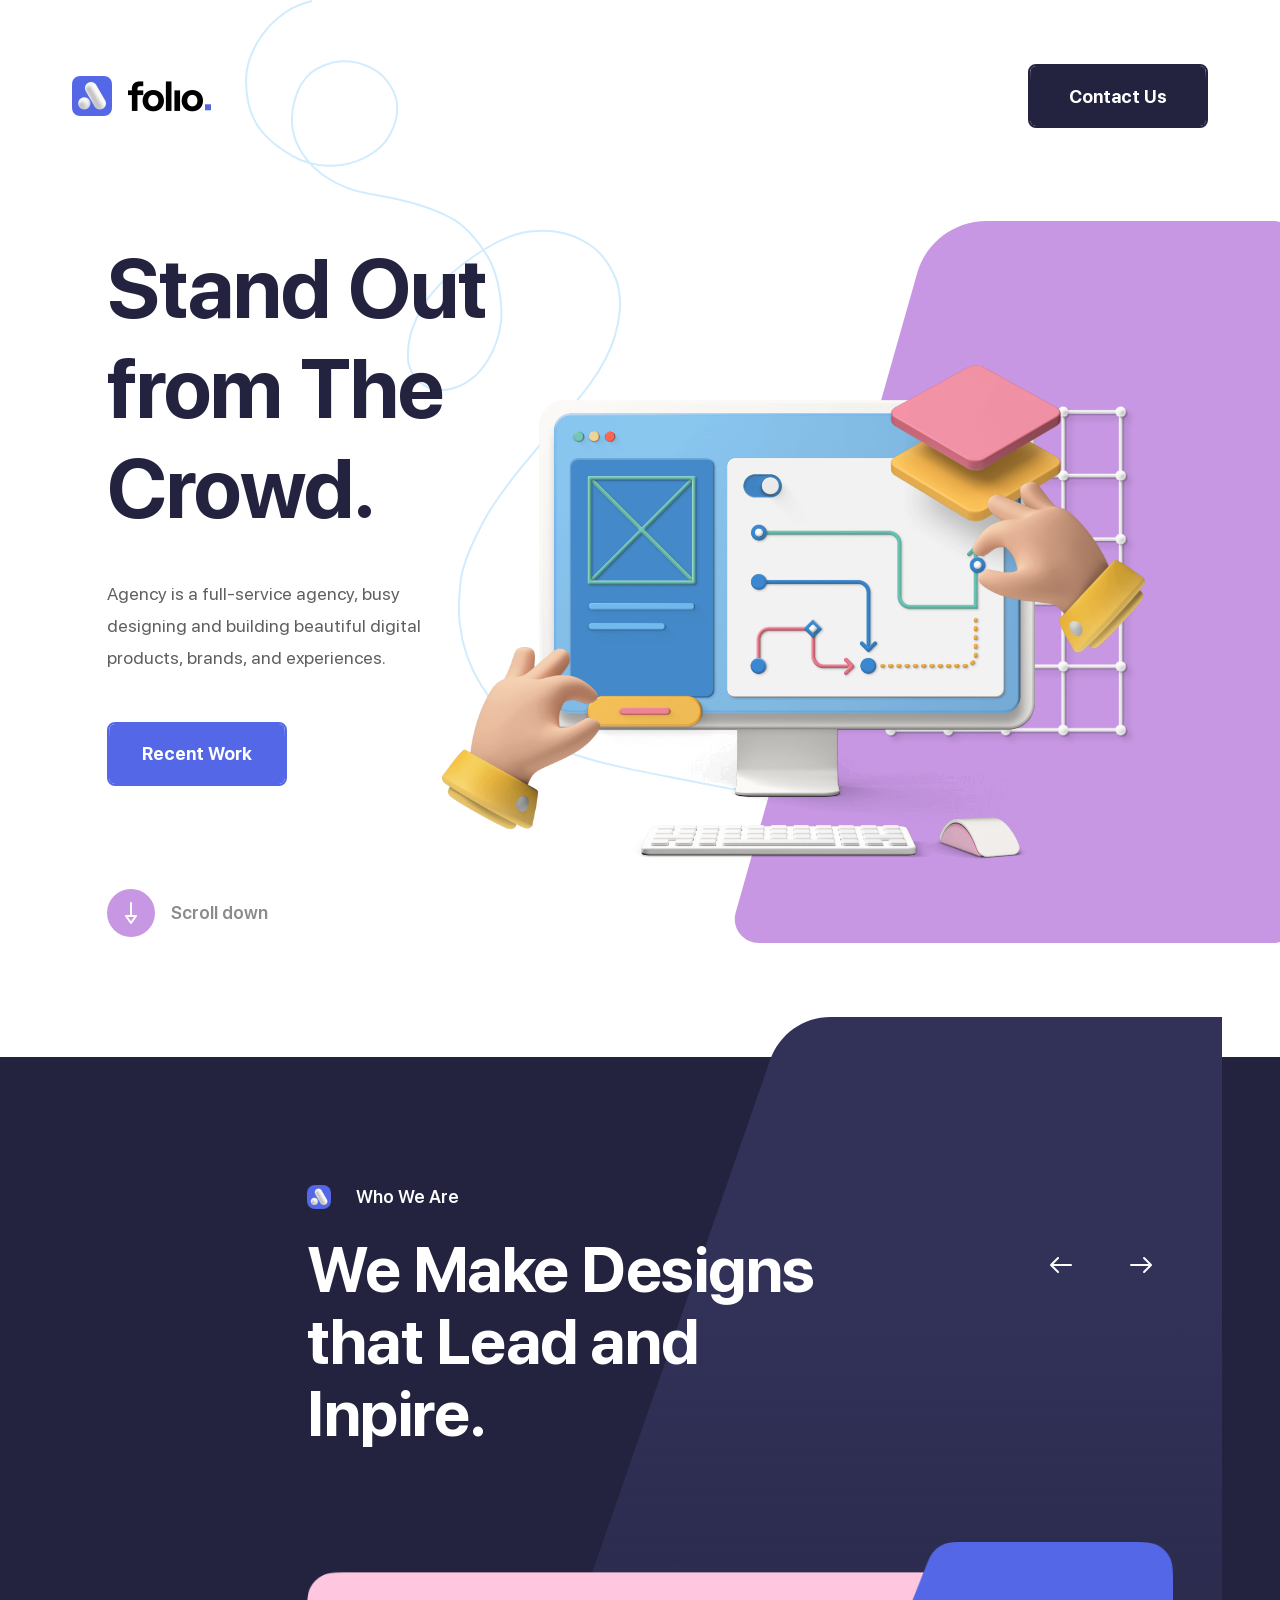
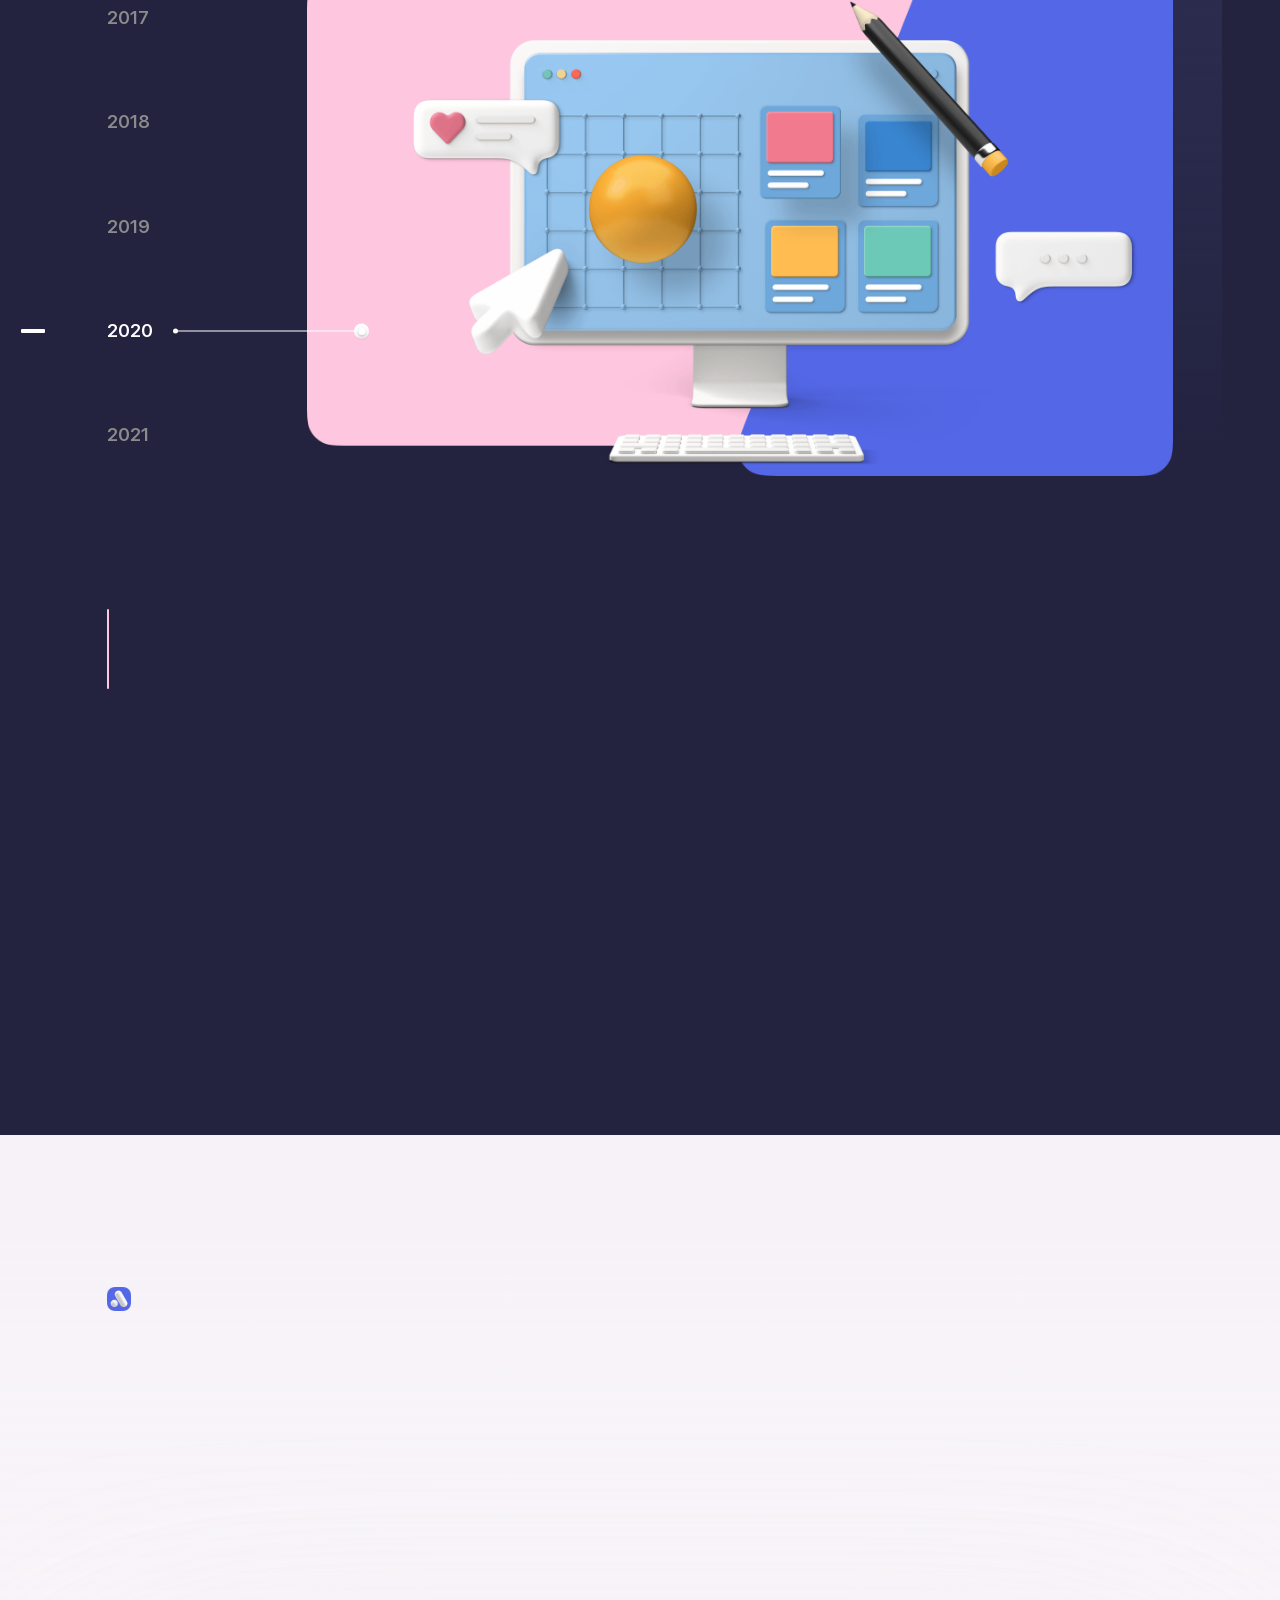
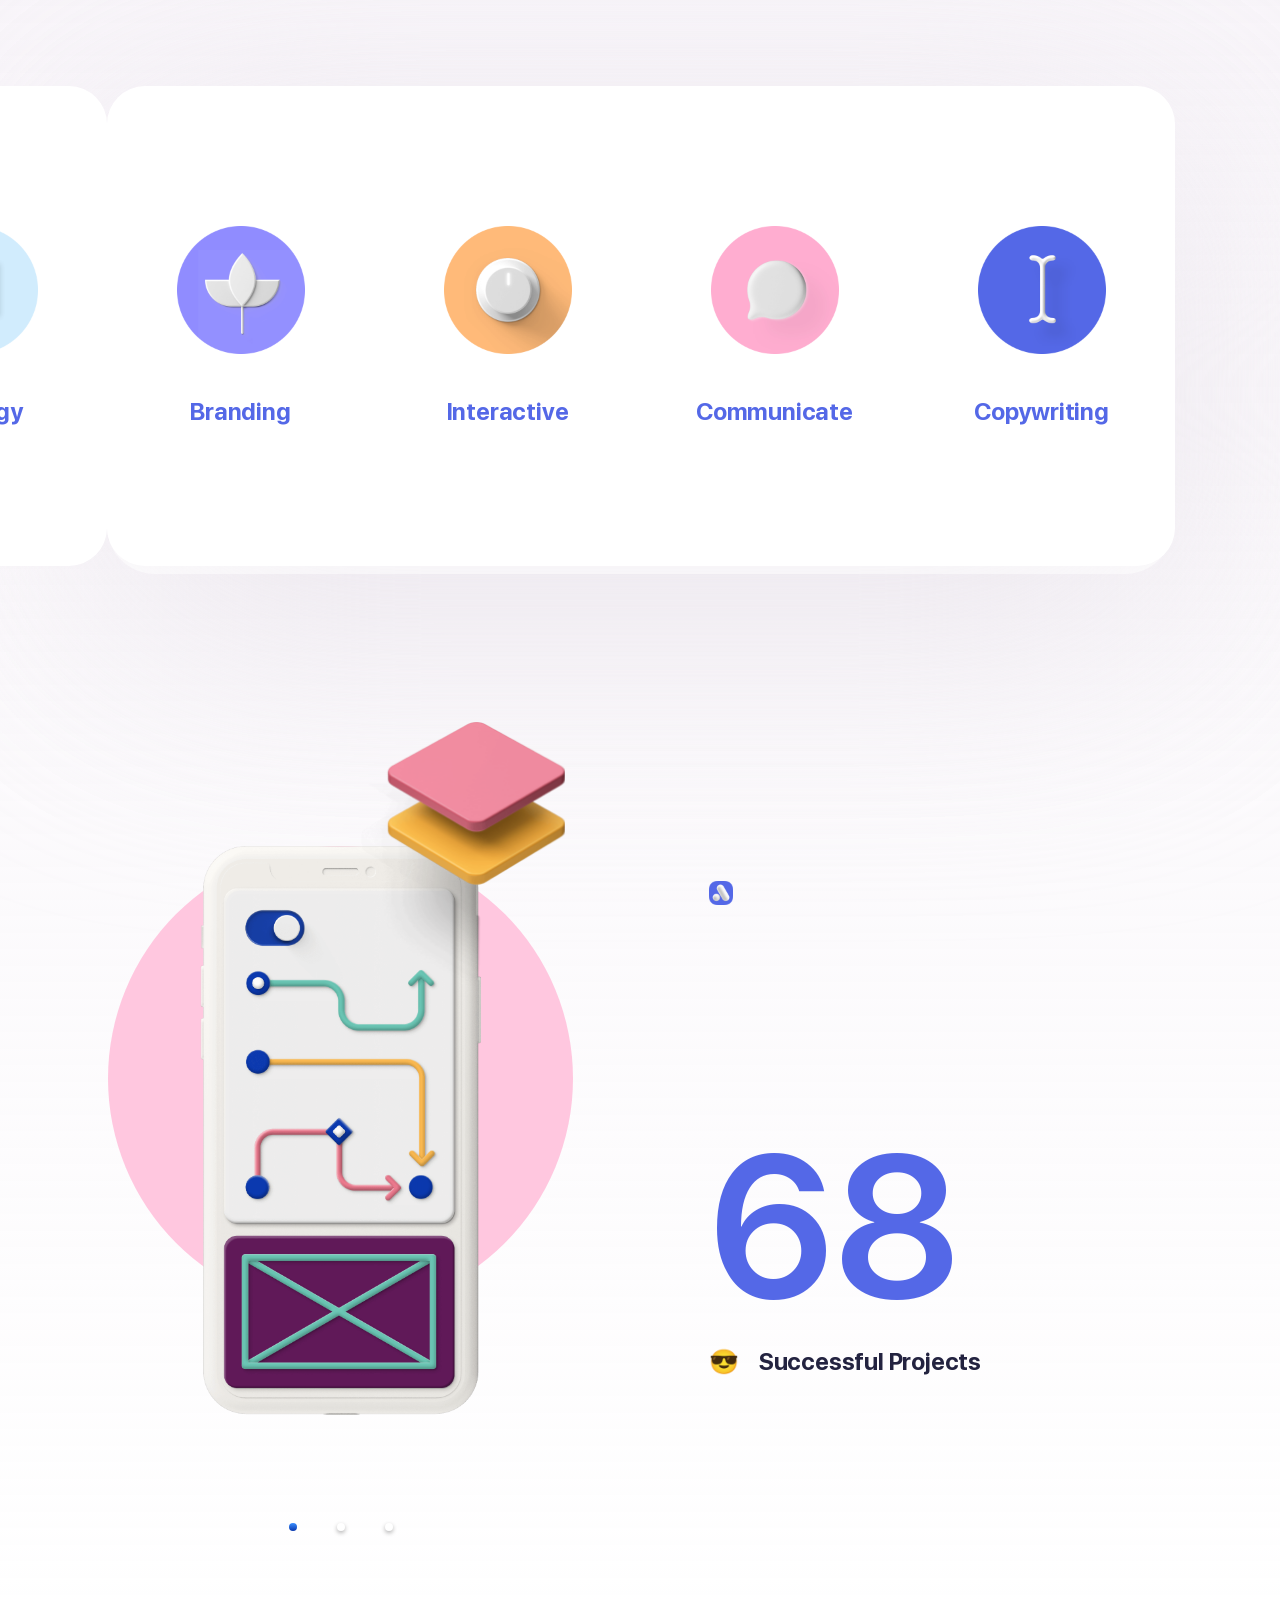
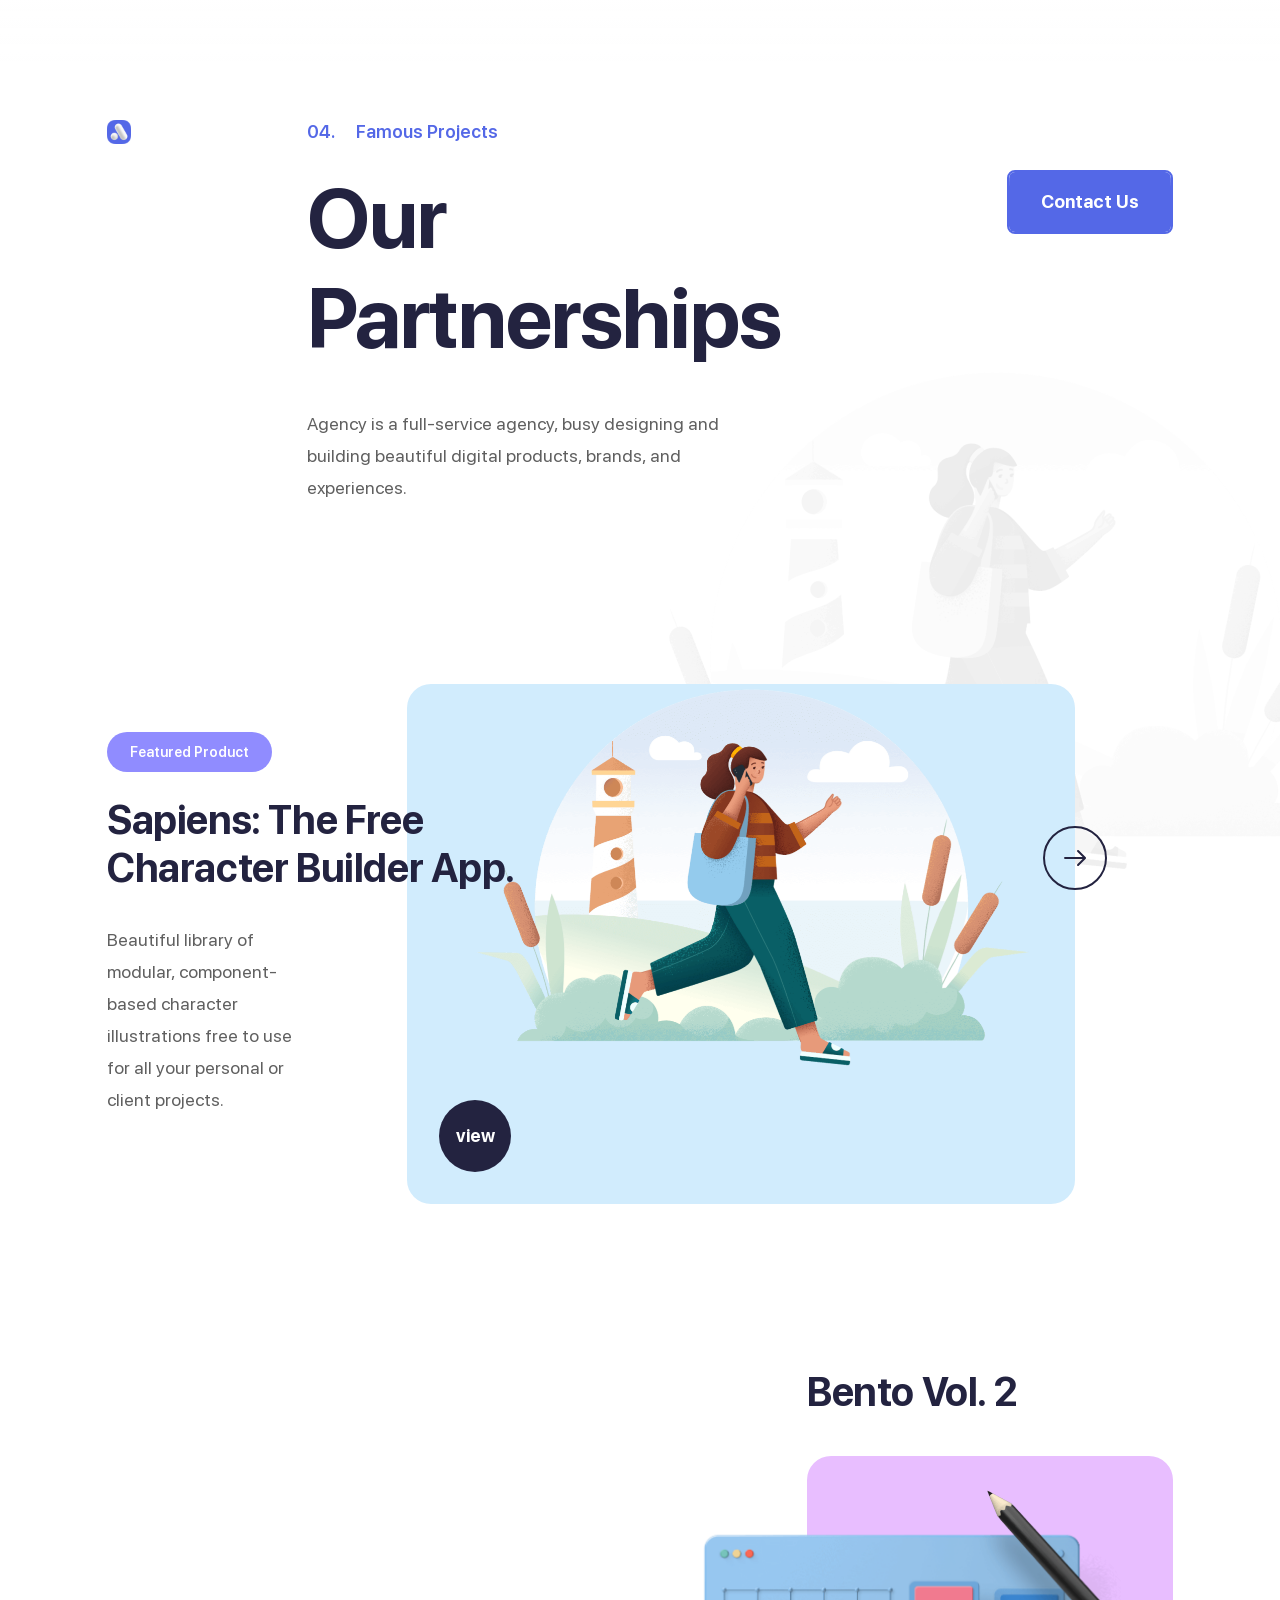
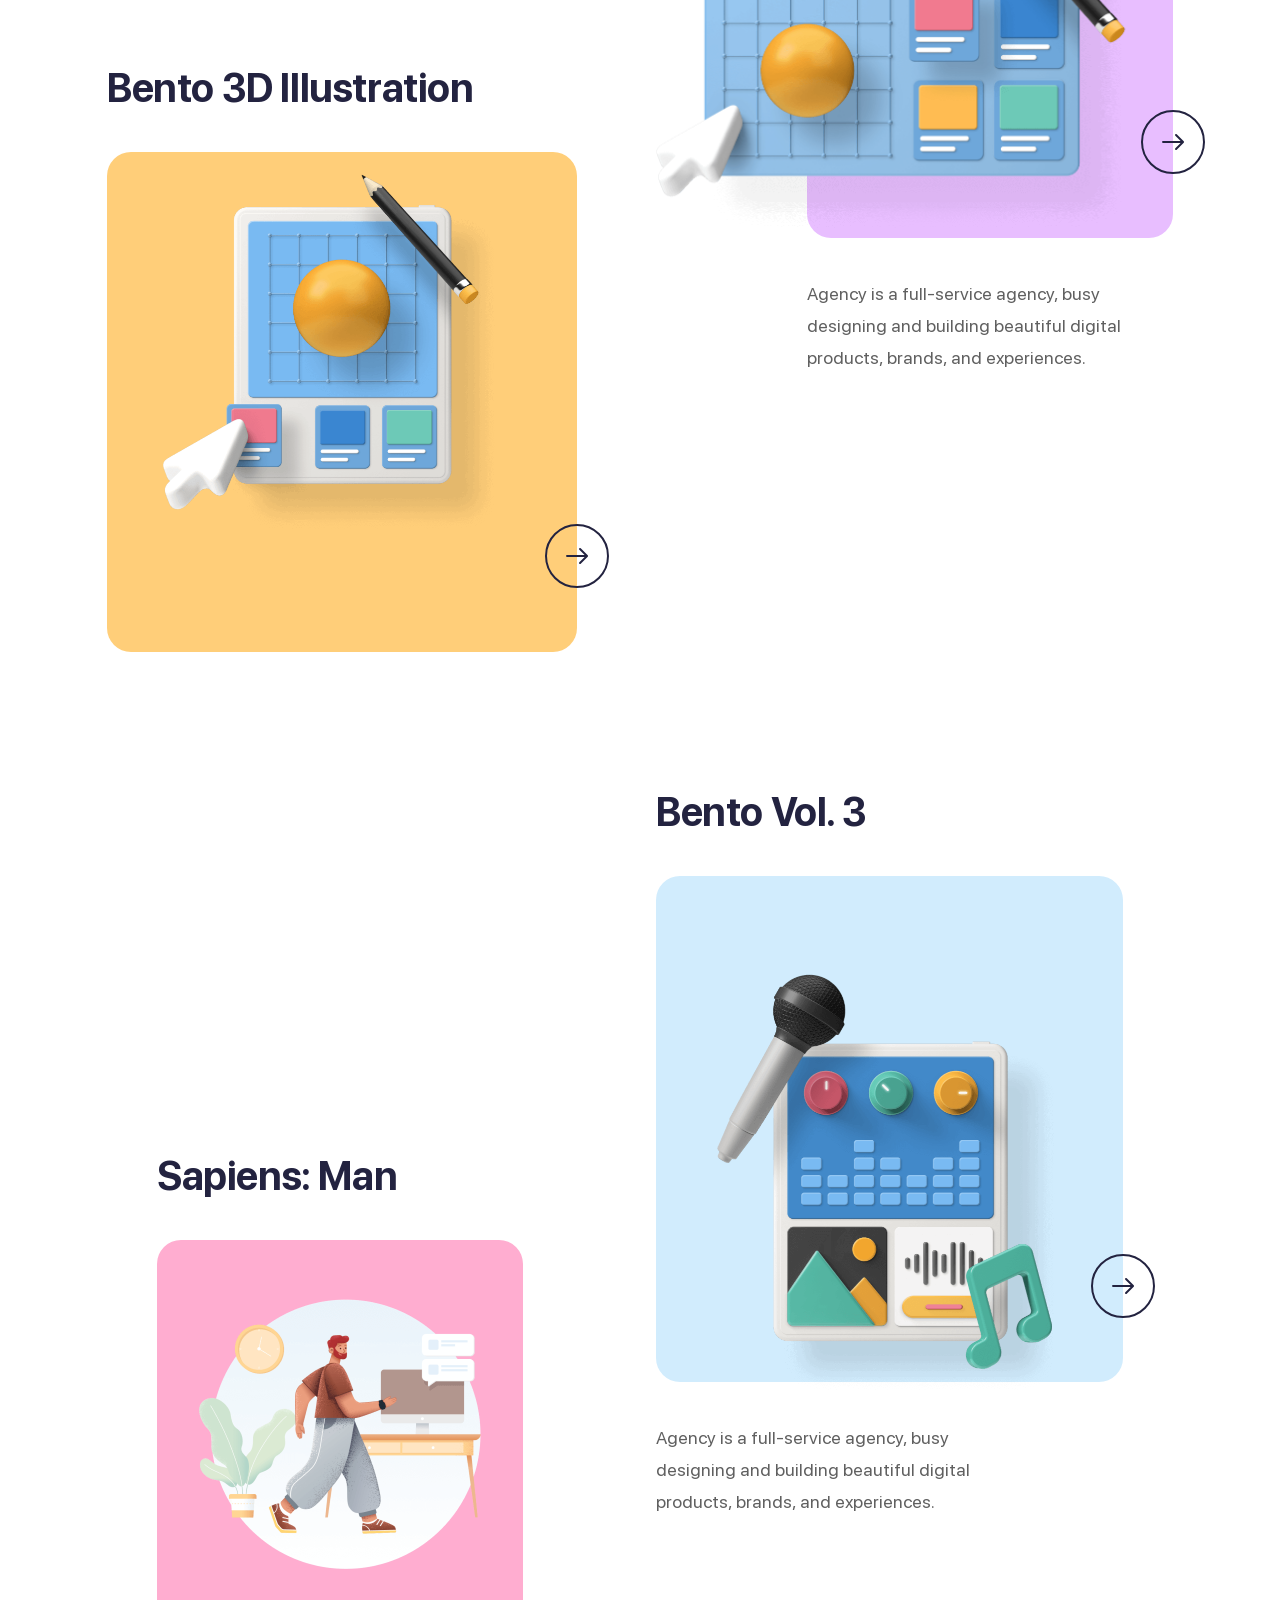
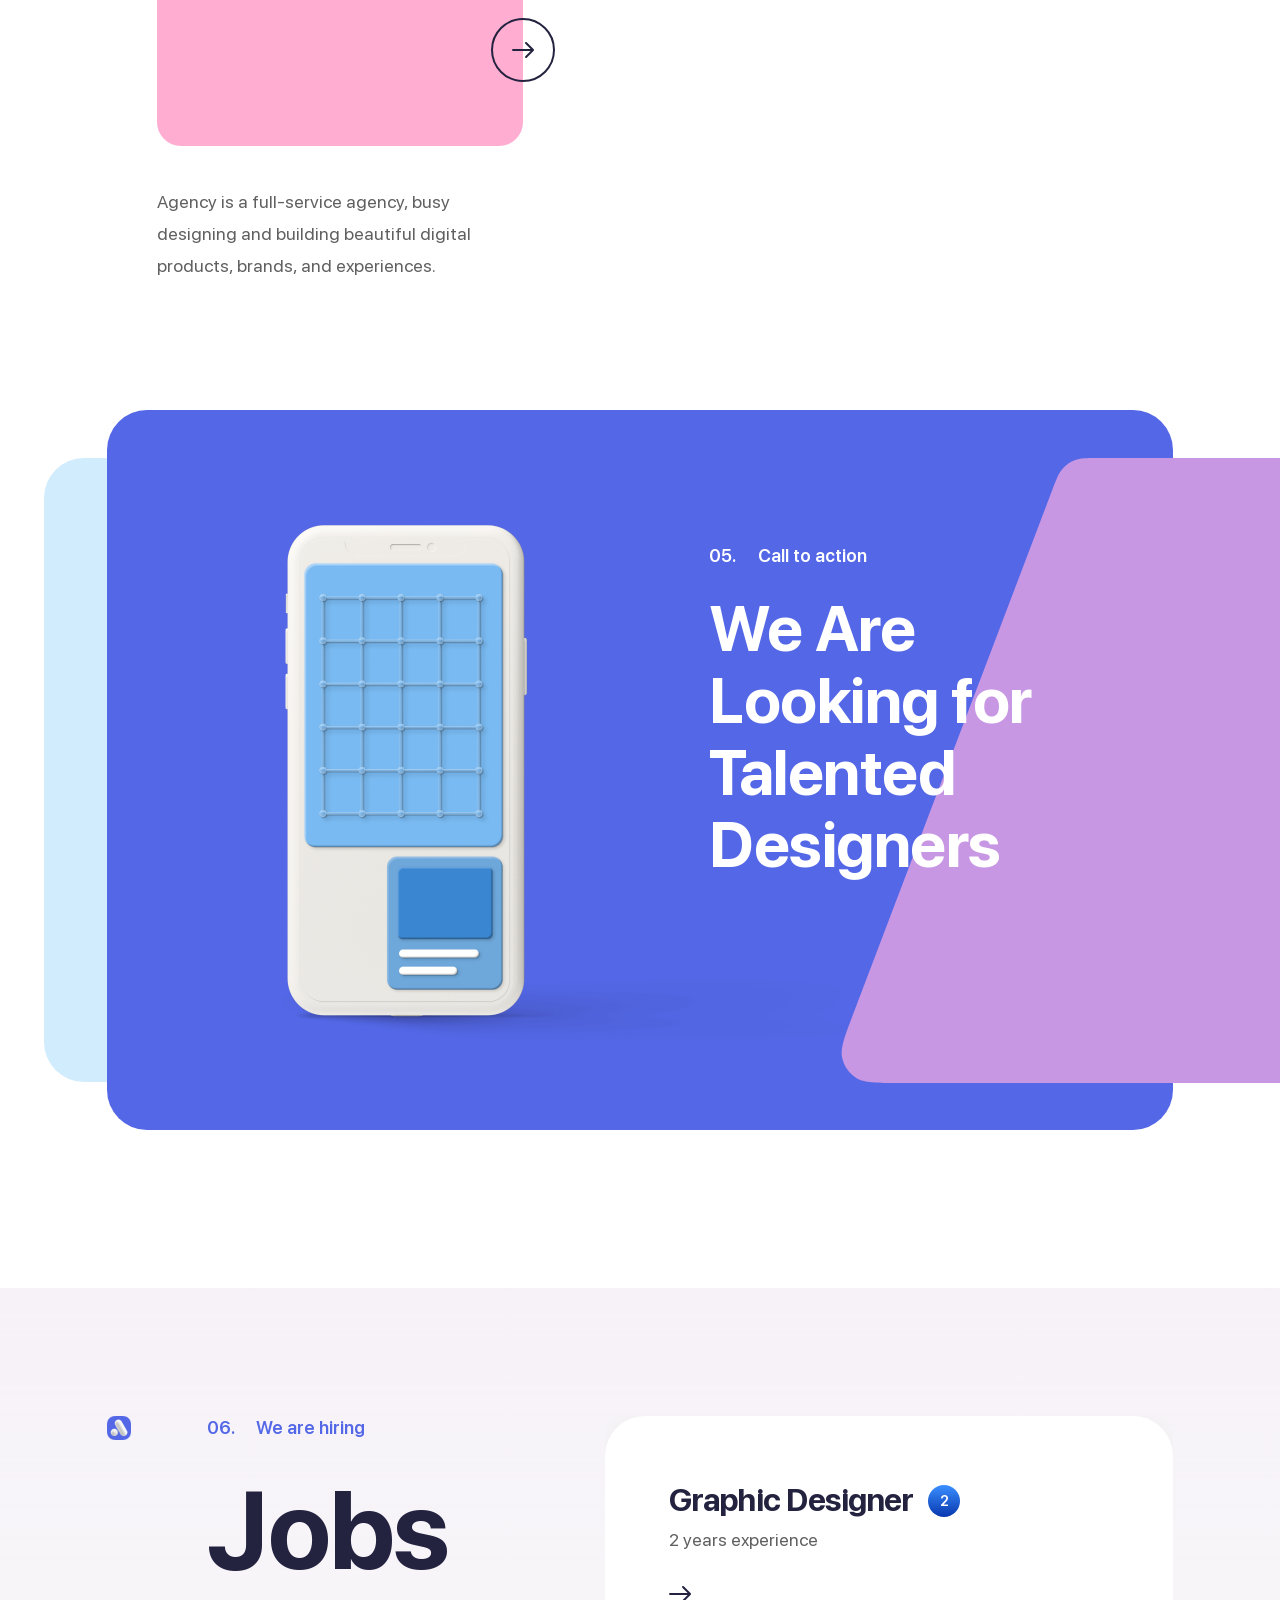
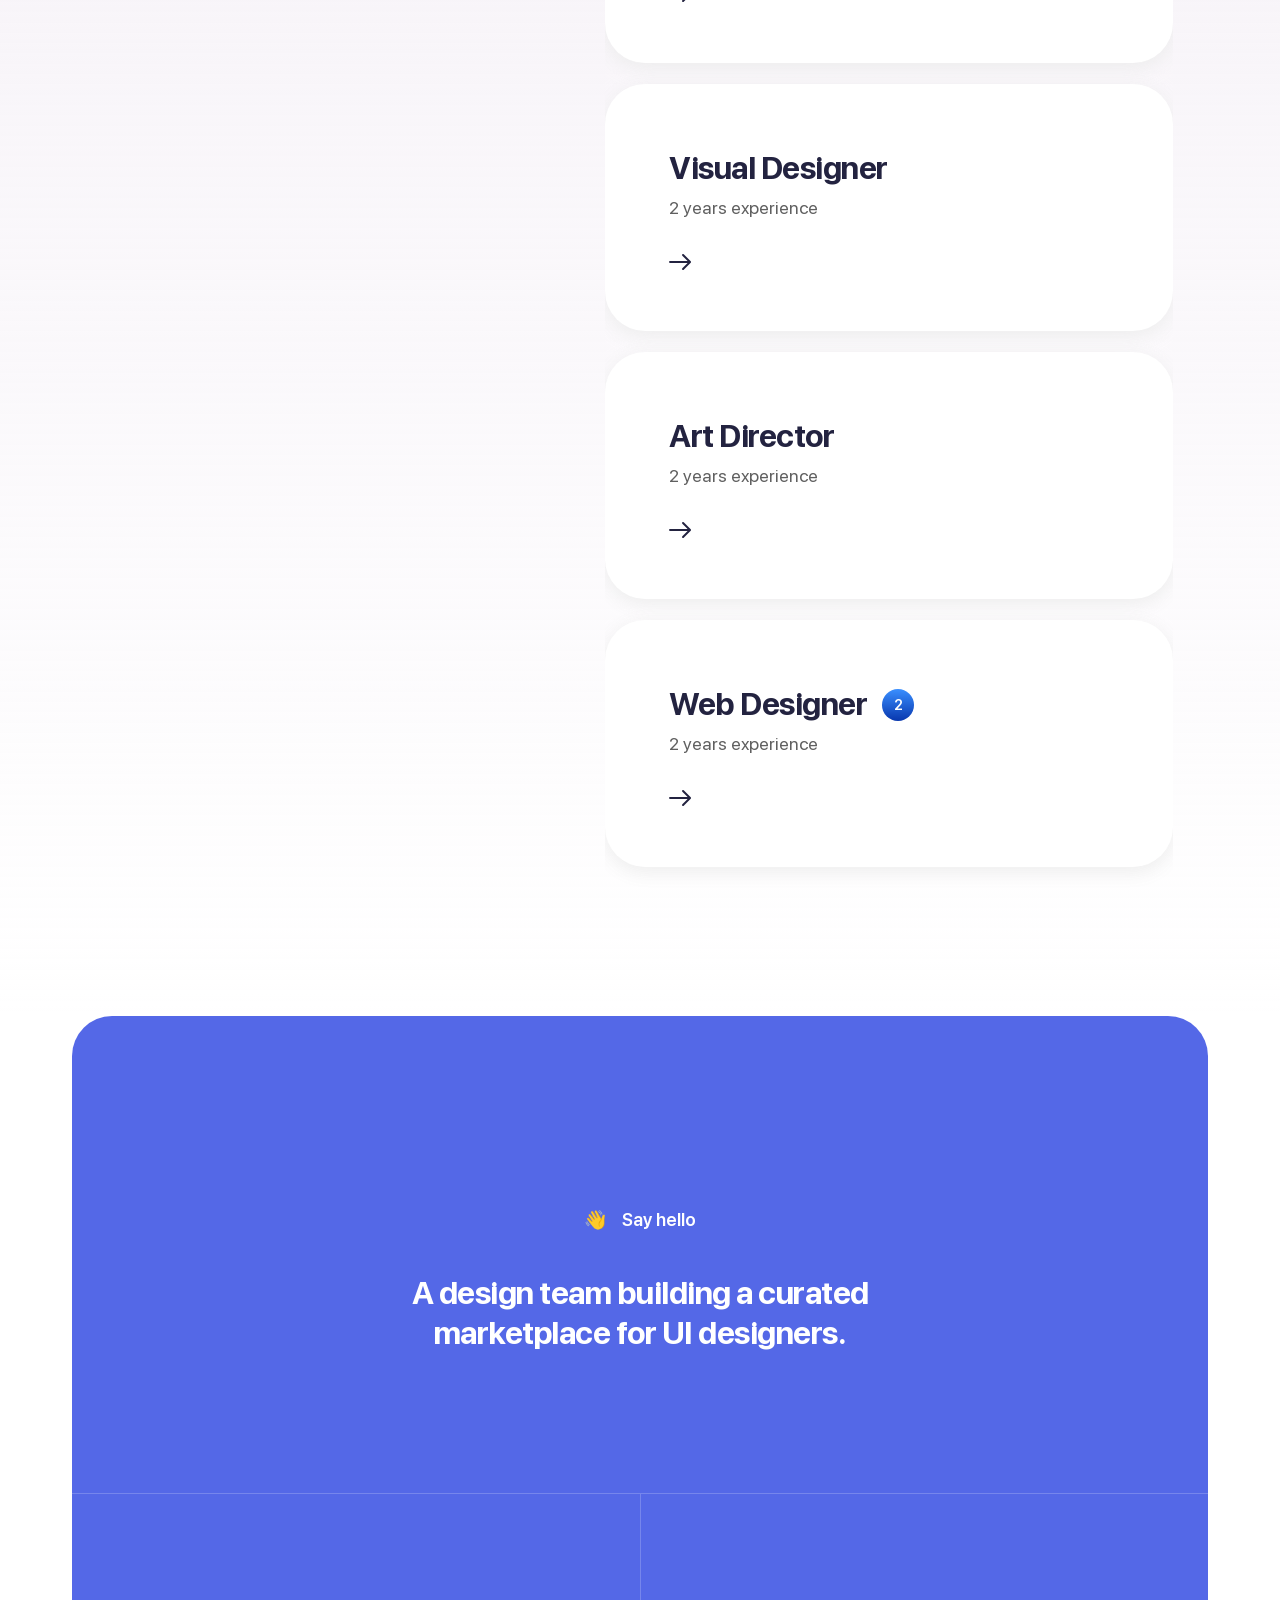
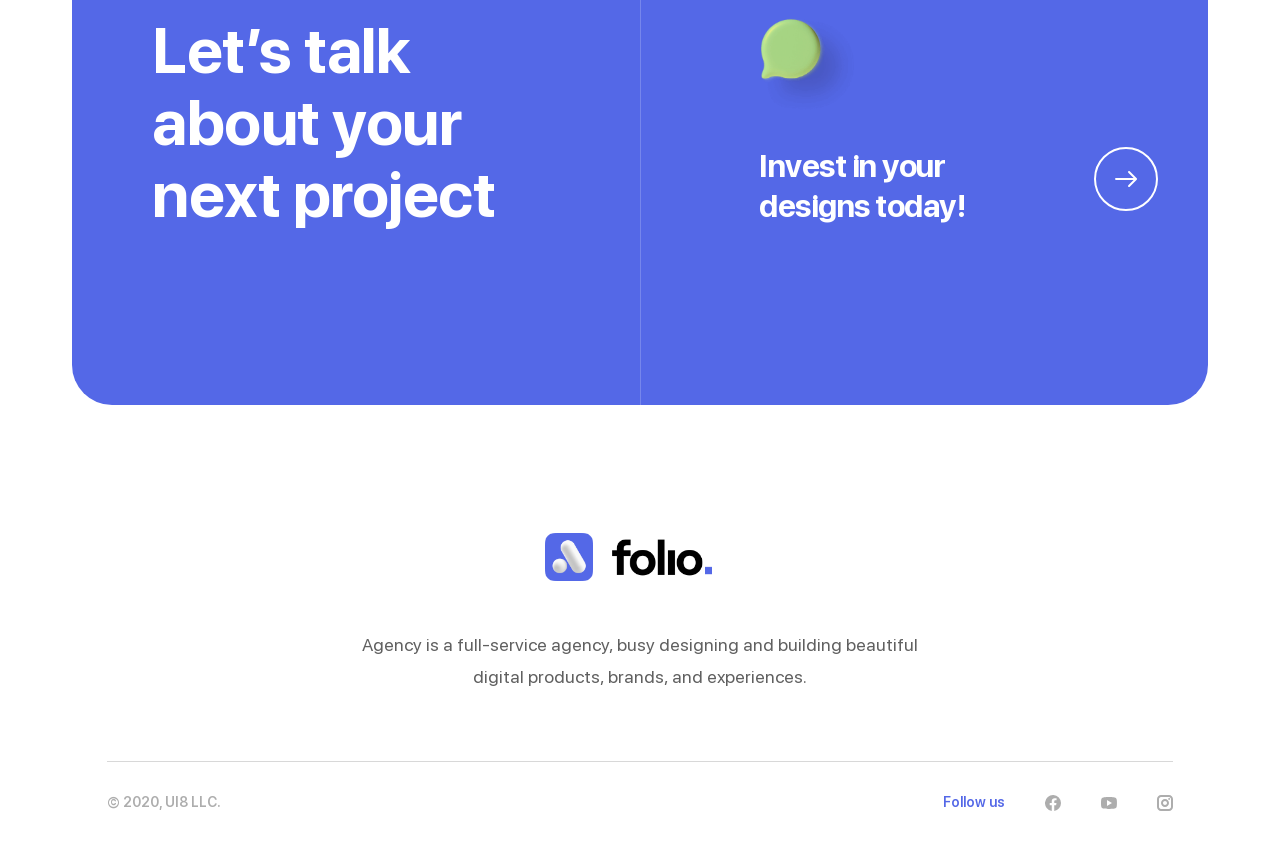
==== index.html @ 46266fd0 "upload" ====
<!DOCTYPE html>
<html lang="en">
  
<!-- Mirrored from ui8-folio-agency.herokuapp.com/ by HTTrack Website Copier/3.x [XR&CO'2014], Sat, 29 Oct 2022 09:42:23 GMT -->
<!-- Added by HTTrack --><meta http-equiv="content-type" content="text/html;charset=UTF-8" /><!-- /Added by HTTrack -->
<head>
    <meta charset="utf-8">
    <title>Folio agency</title>
    <meta http-equiv="X-UA-Compatible" content="IE=Edge">
    <meta name="viewport" content="width=device-width, initial-scale=1, maximum-scale=1.0, user-scalable=no">
    <meta name="format-detection" content="telephone=no">
    <link rel="apple-touch-icon" sizes="180x180" href="img/apple-touch-icon.png">
    <link rel="icon" type="image/png" sizes="32x32" href="img/favicon-32x32.png">
    <link rel="icon" type="image/png" sizes="16x16" href="img/favicon-16x16.png">
    <link rel="manifest" href="img/site.html">
    <link rel="mask-icon" href="img/safari-pinned-tab.svg" color="#5bbad5">
    <meta name="msapplication-TileColor" content="#da532c">
    <meta name="theme-color" content="#ffffff">
    <meta name="description" content="Production-ready Portfolio and Case Study Template for Design Agencies">
    <meta name="twitter:card" content="summary">
    <meta name="twitter:site" content="@ui8">
    <meta name="twitter:title" content="Folio Agency">
    <meta name="twitter:description" content="Production-ready Portfolio and Case Study Template for Design Agencies">
    <meta name="twitter:creator" content="@ui8">
    <meta name="twitter:image" content="img/twitter-card.jpg">
    <meta property="og:title" content="Folio Agency">
    <meta property="og:type" content="Article">
    <meta property="og:url" content="https://ui8.net/ui8/products/folio-agency-kit">
    <meta property="og:image" content="img/fb-og-image.jpg">
    <meta property="og:description" content="Production-ready Portfolio and Case Study Template for Visual Designers">
    <meta property="og:site_name" content="Folio Agency">
    <meta property="fb:admins" content="132951670226590">
    <link rel="stylesheet" media="all" href="css/app.css">
    <script>
      var viewportmeta = document.querySelector('meta[name="viewport"]');
      if (viewportmeta)
      {
        if (screen.width < 375)
        {
          var newScale = screen.width / 375;
          viewportmeta.content = 'width=375, minimum-scale=' + newScale + ', maximum-scale=1.0, user-scalable=no, initial-scale=' + newScale + '';
        }
        else
        {
          viewportmeta.content = 'width=device-width, maximum-scale=1.0, initial-scale=1.0';
        }
      }

    </script>
  </head>
  <body>
    <div class="page">
      <div class="main">
        <div class="header js-header">
          <div class="header__center center"><a class="header__logo js-header-logo" href="index-2.html"><img class="header__pic" src="img/logo.png" alt="" /></a><button class="header__btn btn btn_dark">Contact Us</button></div>
        </div>
        <div class="main__center center">
          <div class="main__wrap">
            <h1 class="main__title title" data-aos>
              <p><span>Stand</span> <span>Out</span></p>
              <p><span>from</span> <span>The</span> </p>
              <p><span>Crowd.</span></p>
            </h1>
            <div class="main__info" data-aos="animation-translate-up" data-aos-delay="200">Agency is a full-service agency, busy designing and building beautiful digital products, brands, and experiences.</div>
            <div class="main__btn" data-aos="animation-translate-up" data-aos-delay="400"><a class="btn btn_primary js-scroll" href="#projects">Recent Work</a></div><a class="main__scroll js-scroll" href="#details" data-aos="animation-translate-up">
              <div class="main__icon">
                <div class="main__arrows"><img class="main__pic" src="img/arrow-down.svg" alt=""><img class="main__pic" src="img/arrow-down.svg" alt=""></div>
              </div>
              <div class="main__text">Scroll down</div>
            </a>
          </div>
          <div class="main__bg" data-aos>
            <div class="main__preview"><img class="main__pic" src="img/main-pic-1.png" alt=""></div>
            <div class="main__preview"><img class="main__pic" src="img/main-pic-2.png" alt=""></div>
            <div class="main__preview"><img class="main__pic js-parallax" data-scale="1.6" data-orientation="up" src="img/main-pic-3.png" alt=""></div>
            <div class="main__preview"><img class="main__pic js-parallax" data-scale="1.3" data-orientation="down" src="img/main-pic-4.png" alt=""></div>
            <div class="main__preview"><img class="main__pic js-parallax" data-scale="1.2" data-orientation="right" src="img/main-pic-5.svg" alt=""></div>
            <div class="main__preview"><img class="main__pic js-parallax" data-scale="1.5" data-orientation="down" src="img/main-pic-6.png" alt=""></div>
          </div>
        </div>
        <div class="line"><svg class="line__svg" xmlns="http://www.w3.org/2000/svg" width="642" height="820">
            <path class="path" fill="none" stroke="#d1ecfd" stroke-width="2" d="M67.002 1c-9.846 2.322-18.256 5.77-25.23 10.347C14.268 29.392 1 59 1 80.242c0 19.465 4.22 33.53 10.7 44.064 8.173 13.266 21.127 23.34 35.946 31.717S81 167.65 99.544 164.4s35.194-14.103 42.438-25.04c6.803-10.273 9.465-18.356 10.034-26.6.594-8.62.814-19.894-12.9-35.218-3.31-3.697-9.405-8.03-15.145-10.693-2.098-.973-14.094-6.014-27.454-5.476-11.45.46-24.028 5.89-30.787 11.675C50.498 86.087 44.87 111.313 47.656 129c2.55 16.172 13.563 35.116 33.645 48.24 11.517 7.526 26.962 13.923 42.67 16.554 15.095 2.53 36.494 6.735 53.47 12.248 16.285 5.29 28.394 11.897 31.848 13.942 6.62 3.92 11.166 8.683 13.38 10.648 4.286 3.803 19.582 21.91 25.16 36.19 9.54 24.417 8.908 49.09 8.256 54.772-1.8 15.703-7 27.963-12.697 37.603-9.28 15.704-21.97 24.68-33.526 28.574-10.768 3.63-20.613 2.77-24.24.96-5.258-2.624-13.262-6.02-18.323-15.728-.928-1.78-2.566-4.622-3.738-9.447-.664-2.732-1.82-19.51 3.738-34.634 2.365-6.435 7.644-21.235 18.323-34.158 14.42-17.453 35.752-33.512 45.406-39.992 16.803-11.278 32.187-19.34 48.6-22.522 3.183-.617 17.907-2.69 31.893-.54 13.195 2.03 25.598 8.157 31.39 11.784 12.017 7.524 21.507 18.63 28.876 37.773 1.484 3.855 2.396 10.446 2.868 15.367.5 5.11.503 8.59 0 14.718-1.117 13.603-4.78 29.58-14.285 47.846-3.29 6.323-8.076 14.9-16.05 25.698-4.696 6.36-13.85 17.642-27.464 33.846l-42.38 50.89c-16.087 20.25-28.28 36.992-36.11 52.17-5.392 10.447-15.198 27.915-20.753 48.628-1.272 4.743-5.466 30.186-2.688 54.394 2.714 23.655 12.28 45.97 21.036 60.27 19.17 31.318 50.474 51.02 59.716 55.687 19.282 9.734 45.952 18.277 76.11 25.364C399.75 772.703 430.5 777.88 466 785.023l175.725 33.055"></path>
          </svg></div>
      </div>
      <div class="details js-details">
        <div class="details__anchor anchor" id="details"></div>
        <div class="bg">
          <div class="bg__preview"><img class="bg__pic js-parallax" data-scale="1.3" data-orientation="left" src="img/bg.svg" alt=""></div>
        </div>
        <div class="details__center center">
          <div class="details__head head">
            <div class="head__box">
              <div class="head__stage stage" data-aos="animation-translate-right"><span class="stage__number">01.</span> Who We Are<div class="stage__logo"><img class="stage__pic" src="img/logo-sm.png" alt=""></div>
              </div>
              <h2 class="head__title h2" data-aos="animation-scale-y" data-aos-delay="200">We Make Designs that Lead and Inpire.</h2>
            </div>
            <div class="head__arrows arrows arrows_white" data-aos="animation-scale-y" data-aos-delay="400"><button class="arrows__prev js-prev"><svg class="icon icon-arrow-prev">
                  <use xlink:href="img/sprite.svg#icon-arrow-prev"></use>
                </svg></button><button class="arrows__next js-next"><svg class="icon icon-arrow-next">
                  <use xlink:href="img/sprite.svg#icon-arrow-next"></use>
                </svg></button></div><select class="head__select js-details-select">
              <option>2017</option>
              <option>2018</option>
              <option>2019</option>
              <option selected>2020</option>
              <option>2021</option>
            </select>
          </div>
          <div class="details__body">
            <div class="details__years" data-aos="animation-translate-right">
              <div class="details__year js-details-year">2017<div class="details__line">
                  <div class="details__dot"></div>
                </div>
              </div>
              <div class="details__year js-details-year">2018<div class="details__line">
                  <div class="details__dot"></div>
                </div>
              </div>
              <div class="details__year js-details-year">2019<div class="details__line">
                  <div class="details__dot"></div>
                </div>
              </div>
              <div class="details__year js-details-year active">2020<div class="details__line">
                  <div class="details__dot"></div>
                </div>
              </div>
              <div class="details__year js-details-year">2021<div class="details__line">
                  <div class="details__dot"></div>
                </div>
              </div>
            </div>
            <div class="details__container" data-aos="animation-translate-up">
              <div class="details__inner">
                <div class="details__slider js-details-slider"><a class="details__preview" href="case.html"><img class="details__pic" src="img/details-pic-1.png" alt=""></a><a class="details__preview" href="case.html"><img class="details__pic" src="img/details-pic-2.png" alt=""></a><a class="details__preview" href="case.html"><img class="details__pic" src="img/details-pic-3.png" alt=""></a><a class="details__preview" href="case.html"><img class="details__pic" src="img/details-pic-1.png" alt=""></a><a class="details__preview" href="case.html"><img class="details__pic" src="img/details-pic-2.png" alt=""></a></div>
              </div>
            </div>
          </div>
          <div class="details__foot">
            <div class="details__wrap">
              <h5 class="details__info h5" data-aos="animation-scale-y">A design team building a curated marketplace for UI designers.</h5>
              <div class="details__text" data-aos="animation-scale-y" data-aos-delay="200">4,404 curated design resources to energize your creative workflow. We're a growing family of 334,531 designers and makers from around the world</div>
              <div class="details__btn" data-aos="animation-scale-y" data-aos-delay="400"><button class="btn btn_primary">Contact Us</button></div>
            </div>
            <div class="details__counter" data-aos>
              <div class="details__front"></div>
              <div class="details__back">
                <div class="details__number number">28</div>
                <div class="details__category h6">Bigest Branding </div>
              </div>
            </div>
          </div>
        </div>
        <div class="line" data-aos="animation-line" data-aos-offset="0"><svg class="line__svg" xmlns="http://www.w3.org/2000/svg" width="542" height="820">
            <path fill="none" stroke="#323259" stroke-width="2" d="M67.002 1c-9.846 2.322-18.256 5.77-25.23 10.347C14.268 29.392 1 59 1 80.242c0 19.465 4.22 33.53 10.7 44.064 8.173 13.266 21.127 23.34 35.946 31.717S81 167.65 99.544 164.4s35.194-14.103 42.438-25.04c6.803-10.273 9.465-18.356 10.034-26.6.594-8.62.814-19.894-12.9-35.218-3.31-3.697-9.405-8.03-15.145-10.693-2.098-.973-14.094-6.014-27.454-5.476-11.45.46-24.028 5.89-30.787 11.675C50.498 86.087 44.87 111.313 47.656 129c2.55 16.172 13.563 35.116 33.645 48.24 11.517 7.526 26.962 13.923 42.67 16.554 15.095 2.53 36.494 6.735 53.47 12.248 16.285 5.29 28.394 11.897 31.848 13.942 6.62 3.92 11.166 8.683 13.38 10.648 4.286 3.803 19.582 21.91 25.16 36.19 9.54 24.417 8.908 49.09 8.256 54.772-1.8 15.703-7 27.963-12.697 37.603-9.28 15.704-21.97 24.68-33.526 28.574-10.768 3.63-20.613 2.77-24.24.96-5.258-2.624-13.262-6.02-18.323-15.728-.928-1.78-2.566-4.622-3.738-9.447-.664-2.732-1.82-19.51 3.738-34.634 2.365-6.435 7.644-21.235 18.323-34.158 14.42-17.453 35.752-33.512 45.406-39.992 16.803-11.278 32.187-19.34 48.6-22.522 3.183-.617 17.907-2.69 31.893-.54 13.195 2.03 25.598 8.157 31.39 11.784 12.017 7.524 21.507 18.63 28.876 37.773 1.484 3.855 2.396 10.446 2.868 15.367.5 5.11.503 8.59 0 14.718-1.117 13.603-4.78 29.58-14.285 47.846-3.29 6.323-8.076 14.9-16.05 25.698-4.696 6.36-13.85 17.642-27.464 33.846l-42.38 50.89c-16.087 20.25-28.28 36.992-36.11 52.17-5.392 10.447-15.198 27.915-20.753 48.628-1.272 4.743-5.466 30.186-2.688 54.394 2.714 23.655 12.28 45.97 21.036 60.27 19.17 31.318 50.474 51.02 59.716 55.687 19.282 9.734 45.952 18.277 76.11 25.364C399.75 772.703 430.5 777.88 466 785.023l175.725 33.055"></path>
          </svg></div>
      </div>
      <div class="wrapper">
        <div class="lines">
          <div class="line" data-aos="animation-line" data-aos-offset="0"><svg class="line__svg" xmlns="http://www.w3.org/2000/svg" width="542" height="820">
              <path fill="none" stroke="#9A97ED" stroke-width="2" d="M67.002 1c-9.846 2.322-18.256 5.77-25.23 10.347C14.268 29.392 1 59 1 80.242c0 19.465 4.22 33.53 10.7 44.064 8.173 13.266 21.127 23.34 35.946 31.717S81 167.65 99.544 164.4s35.194-14.103 42.438-25.04c6.803-10.273 9.465-18.356 10.034-26.6.594-8.62.814-19.894-12.9-35.218-3.31-3.697-9.405-8.03-15.145-10.693-2.098-.973-14.094-6.014-27.454-5.476-11.45.46-24.028 5.89-30.787 11.675C50.498 86.087 44.87 111.313 47.656 129c2.55 16.172 13.563 35.116 33.645 48.24 11.517 7.526 26.962 13.923 42.67 16.554 15.095 2.53 36.494 6.735 53.47 12.248 16.285 5.29 28.394 11.897 31.848 13.942 6.62 3.92 11.166 8.683 13.38 10.648 4.286 3.803 19.582 21.91 25.16 36.19 9.54 24.417 8.908 49.09 8.256 54.772-1.8 15.703-7 27.963-12.697 37.603-9.28 15.704-21.97 24.68-33.526 28.574-10.768 3.63-20.613 2.77-24.24.96-5.258-2.624-13.262-6.02-18.323-15.728-.928-1.78-2.566-4.622-3.738-9.447-.664-2.732-1.82-19.51 3.738-34.634 2.365-6.435 7.644-21.235 18.323-34.158 14.42-17.453 35.752-33.512 45.406-39.992 16.803-11.278 32.187-19.34 48.6-22.522 3.183-.617 17.907-2.69 31.893-.54 13.195 2.03 25.598 8.157 31.39 11.784 12.017 7.524 21.507 18.63 28.876 37.773 1.484 3.855 2.396 10.446 2.868 15.367.5 5.11.503 8.59 0 14.718-1.117 13.603-4.78 29.58-14.285 47.846-3.29 6.323-8.076 14.9-16.05 25.698-4.696 6.36-13.85 17.642-27.464 33.846l-42.38 50.89c-16.087 20.25-28.28 36.992-36.11 52.17-5.392 10.447-15.198 27.915-20.753 48.628-1.272 4.743-5.466 30.186-2.688 54.394 2.714 23.655 12.28 45.97 21.036 60.27 19.17 31.318 50.474 51.02 59.716 55.687 19.282 9.734 45.952 18.277 76.11 25.364C399.75 772.703 430.5 777.88 466 785.023l175.725 33.055"></path>
            </svg></div>
          <div class="line" data-aos="animation-line" data-aos-offset="0"><svg class="line__svg" xmlns="http://www.w3.org/2000/svg" width="542" height="820">
              <path fill="none" stroke="#9A97ED" stroke-width="2" d="M67.002 1c-9.846 2.322-18.256 5.77-25.23 10.347C14.268 29.392 1 59 1 80.242c0 19.465 4.22 33.53 10.7 44.064 8.173 13.266 21.127 23.34 35.946 31.717S81 167.65 99.544 164.4s35.194-14.103 42.438-25.04c6.803-10.273 9.465-18.356 10.034-26.6.594-8.62.814-19.894-12.9-35.218-3.31-3.697-9.405-8.03-15.145-10.693-2.098-.973-14.094-6.014-27.454-5.476-11.45.46-24.028 5.89-30.787 11.675C50.498 86.087 44.87 111.313 47.656 129c2.55 16.172 13.563 35.116 33.645 48.24 11.517 7.526 26.962 13.923 42.67 16.554 15.095 2.53 36.494 6.735 53.47 12.248 16.285 5.29 28.394 11.897 31.848 13.942 6.62 3.92 11.166 8.683 13.38 10.648 4.286 3.803 19.582 21.91 25.16 36.19 9.54 24.417 8.908 49.09 8.256 54.772-1.8 15.703-7 27.963-12.697 37.603-9.28 15.704-21.97 24.68-33.526 28.574-10.768 3.63-20.613 2.77-24.24.96-5.258-2.624-13.262-6.02-18.323-15.728-.928-1.78-2.566-4.622-3.738-9.447-.664-2.732-1.82-19.51 3.738-34.634 2.365-6.435 7.644-21.235 18.323-34.158 14.42-17.453 35.752-33.512 45.406-39.992 16.803-11.278 32.187-19.34 48.6-22.522 3.183-.617 17.907-2.69 31.893-.54 13.195 2.03 25.598 8.157 31.39 11.784 12.017 7.524 21.507 18.63 28.876 37.773 1.484 3.855 2.396 10.446 2.868 15.367.5 5.11.503 8.59 0 14.718-1.117 13.603-4.78 29.58-14.285 47.846-3.29 6.323-8.076 14.9-16.05 25.698-4.696 6.36-13.85 17.642-27.464 33.846l-42.38 50.89c-16.087 20.25-28.28 36.992-36.11 52.17-5.392 10.447-15.198 27.915-20.753 48.628-1.272 4.743-5.466 30.186-2.688 54.394 2.714 23.655 12.28 45.97 21.036 60.27 19.17 31.318 50.474 51.02 59.716 55.687 19.282 9.734 45.952 18.277 76.11 25.364C399.75 772.703 430.5 777.88 466 785.023l175.725 33.055"></path>
            </svg></div>
        </div>
        <div class="work js-work">
          <div class="work__anchor anchor" id="work"></div>
          <div class="work__center center">
            <div class="work__head head">
              <div class="head__box">
                <div class="head__stage stage"><span class="stage__line" data-aos="animation-translate-right"><span class="stage__number">02.</span> What We Do</span>
                  <div class="stage__logo"><img class="stage__pic" src="img/logo-sm.png" alt=""></div>
                </div>
                <h2 class="head__title h2" data-aos="animation-scale-y" data-aos-delay="200">We Make Designs that Lead and Inpire.</h2>
              </div>
              <div class="head__arrows arrows" data-aos="animation-scale-y" data-aos-delay="400"><button class="arrows__prev js-prev"><svg class="icon icon-arrow-prev">
                    <use xlink:href="img/sprite.svg#icon-arrow-prev"></use>
                  </svg></button><button class="arrows__next js-next"><svg class="icon icon-arrow-next">
                    <use xlink:href="img/sprite.svg#icon-arrow-next"></use>
                  </svg></button></div>
            </div>
            <div class="work__inner" data-aos="animation-translate-up">
              <div class="work__container">
                <div class="work__slider js-work-slider">
                  <div class="work__slide">
                    <div class="work__item">
                      <div class="work__preview"><img class="work__pic" src="img/work-pic-1.png" alt=""></div>
                      <h6 class="work__category h6">Strategy</h6>
                    </div>
                  </div>
                  <div class="work__slide">
                    <div class="work__item">
                      <div class="work__preview"><img class="work__pic" src="img/work-pic-2.png" alt=""></div>
                      <h6 class="work__category h6">Branding</h6>
                    </div>
                  </div>
                  <div class="work__slide">
                    <div class="work__item">
                      <div class="work__preview"><img class="work__pic" src="img/work-pic-3.png" alt=""></div>
                      <h6 class="work__category h6">Interactive</h6>
                    </div>
                  </div>
                  <div class="work__slide">
                    <div class="work__item">
                      <div class="work__preview"><img class="work__pic" src="img/work-pic-4.png" alt=""></div>
                      <h6 class="work__category h6">Communicate</h6>
                    </div>
                  </div>
                  <div class="work__slide">
                    <div class="work__item">
                      <div class="work__preview"><img class="work__pic" src="img/work-pic-5.png" alt=""></div>
                      <h6 class="work__category h6">Copywriting</h6>
                    </div>
                  </div>
                  <div class="work__slide">
                    <div class="work__item">
                      <div class="work__preview"><img class="work__pic" src="img/work-pic-6.png" alt=""></div>
                      <h6 class="work__category h6">Web Design</h6>
                    </div>
                  </div>
                  <div class="work__slide">
                    <div class="work__item">
                      <div class="work__preview"><img class="work__pic" src="img/work-pic-7.png" alt=""></div>
                      <h6 class="work__category h6">Mobile App</h6>
                    </div>
                  </div>
                  <div class="work__slide">
                    <div class="work__item">
                      <div class="work__preview"><img class="work__pic" src="img/work-pic-8.png" alt=""></div>
                      <h6 class="work__category h6">Motion Design</h6>
                    </div>
                  </div>
                </div>
              </div>
            </div>
          </div>
        </div>
        <div class="achievement">
          <div class="achievement__center center">
            <div class="achievement__container">
              <div class="achievement__slider js-achievement-slider">
                <div class="achievement__slide">
                  <div class="achievement__group">
                    <div class="achievement__preview"><img class="achievement__pic" src="img/achievement-pic-1.png" alt=""></div>
                    <div class="achievement__preview"><img class="achievement__pic js-parallax" data-scale="1.3" data-orientation="up" src="img/achievement-pic-2.svg" alt=""></div>
                    <div class="achievement__preview"><img class="achievement__pic js-parallax" data-scale="1.4" data-orientation="down" src="img/achievement-pic-3.png" alt=""></div>
                  </div>
                </div>
                <div class="achievement__slide">
                  <div class="achievement__group">
                    <div class="achievement__preview"><img class="achievement__pic" src="img/achievement-pic-1.png" alt=""></div>
                    <div class="achievement__preview"><img class="achievement__pic" src="img/achievement-pic-2.svg" alt=""></div>
                    <div class="achievement__preview"><img class="achievement__pic" src="img/achievement-pic-3.png" alt=""></div>
                  </div>
                </div>
                <div class="achievement__slide">
                  <div class="achievement__group">
                    <div class="achievement__preview"><img class="achievement__pic" src="img/achievement-pic-1.png" alt=""></div>
                    <div class="achievement__preview"><img class="achievement__pic" src="img/achievement-pic-2.svg" alt=""></div>
                    <div class="achievement__preview"><img class="achievement__pic" src="img/achievement-pic-3.png" alt=""></div>
                  </div>
                </div>
              </div>
            </div>
            <div class="achievement__wrap">
              <div class="achievement__stage stage"><span class="stage__line" data-aos="animation-translate-right"><span class="stage__number">03.</span> Achievement</span>
                <div class="stage__logo"><img class="stage__pic" src="img/logo-sm.png" alt=""></div>
              </div>
              <h5 class="achievement__title h5" data-aos="animation-scale-y" data-aos-delay="200">A design team building a curated marketplace for UI designers.</h5>
              <div class="achievement__number number" data-aos><span>6</span><span>8</span></div>
              <div class="achievement__info h6" data-aos="animation-scale-y" data-aos-delay="600"><span>😎</span>Successful Projects</div>
            </div>
          </div>
        </div>
      </div>
      <div class="projects">
        <div class="projects__anchor anchor" id="projects"></div>
        <div class="projects__center center">
          <div class="projects__head head">
            <div class="head__box">
              <div class="head__stage stage"><span class="stage__line" data-aos="animation-translate-right"><span class="stage__number">04.</span> Famous Projects</span>
                <div class="stage__logo"><img class="stage__pic" src="img/logo-sm.png" alt=""></div>
              </div>
              <h2 class="head__title title" data-aos="animation-scale-y" data-aos-delay="200">Our Partnerships</h2>
              <div class="head__text" data-aos="animation-scale-y" data-aos-delay="400">Agency is a full-service agency, busy designing and building beautiful digital products, brands, and experiences.</div>
            </div>
            <div class="head__btns" data-aos="animation-scale-y" data-aos-delay="400"><button class="head__btn btn btn_primary">Contact Us</button></div>
          </div>
          <div class="projects__body">
            <div class="projects__desc">
              <div class="projects__category category" data-aos="animation-scale-y">Featured Product</div>
              <h4 class="projects__info h4" data-aos="animation-scale-y" data-aos-delay="200">Sapiens: The Free Character Builder App.</h4>
              <div class="projects__text" data-aos="animation-scale-y" data-aos-delay="400">Beautiful library of modular, component-based character illustrations free to use for all your personal or client projects.</div><a class="projects__arrow arrow" data-aos="animation-scale-y" data-aos-delay="600" href="case.html">
                <div class="arrow__line"><svg class="icon icon-arrow-next">
                    <use xlink:href="img/sprite.svg#icon-arrow-next"></use>
                  </svg><svg class="icon icon-arrow-next">
                    <use xlink:href="img/sprite.svg#icon-arrow-next"></use>
                  </svg></div>
              </a>
            </div>
            <div class="projects__preview"><a class="projects__view" href="case.html">view</a><a class="projects__arrow arrow" href="case.html">
                <div class="arrow__line"><svg class="icon icon-arrow-next">
                    <use xlink:href="img/sprite.svg#icon-arrow-next"></use>
                  </svg><svg class="icon icon-arrow-next">
                    <use xlink:href="img/sprite.svg#icon-arrow-next"></use>
                  </svg></div>
              </a>
              <div class="projects__img"><img class="projects__pic js-parallax" data-scale="1.3" data-orientation="up" src="img/projects-pic-1.png" alt=""></div>
            </div>
          </div>
          <div class="projects__list">
            <div class="projects__item">
              <h4 class="projects__info h4" data-aos="animation-scale-y">Bento Vol. 2</h4>
              <div class="projects__preview">
                <div class="projects__img"><img class="projects__pic js-parallax" data-scale="1.3" data-orientation="right" src="img/projects-pic-2.png" alt=""></div><a class="projects__arrow arrow" href="case.html">
                  <div class="arrow__line"><svg class="icon icon-arrow-next">
                      <use xlink:href="img/sprite.svg#icon-arrow-next"></use>
                    </svg><svg class="icon icon-arrow-next">
                      <use xlink:href="img/sprite.svg#icon-arrow-next"></use>
                    </svg></div>
                </a>
              </div>
              <div class="projects__text" data-aos="animation-scale-y" data-aos-offset="200">Agency is a full-service agency, busy designing and building beautiful digital products, brands, and experiences.</div><a class="projects__arrow arrow" data-aos="animation-scale-y" data-aos-delay="400" href="case.html">
                <div class="arrow__line"><svg class="icon icon-arrow-next">
                    <use xlink:href="img/sprite.svg#icon-arrow-next"></use>
                  </svg><svg class="icon icon-arrow-next">
                    <use xlink:href="img/sprite.svg#icon-arrow-next"></use>
                  </svg></div>
              </a>
            </div>
            <div class="projects__item">
              <h4 class="projects__info h4" data-aos="animation-scale-y">Bento 3D Illustration</h4>
              <div class="projects__preview">
                <div class="projects__img"><img class="projects__pic js-parallax" data-scale="1.3" data-orientation="up" src="img/projects-pic-3.png" alt=""></div><a class="projects__arrow arrow" href="case.html">
                  <div class="arrow__line"><svg class="icon icon-arrow-next">
                      <use xlink:href="img/sprite.svg#icon-arrow-next"></use>
                    </svg><svg class="icon icon-arrow-next">
                      <use xlink:href="img/sprite.svg#icon-arrow-next"></use>
                    </svg></div>
                </a>
              </div>
              <div class="projects__text" data-aos="animation-scale-y" data-aos-offset="200">Agency is a full-service agency, busy designing and building beautiful digital products, brands, and experiences.</div><a class="projects__arrow arrow" data-aos="animation-scale-y" data-aos-delay="400" href="case.html">
                <div class="arrow__line"><svg class="icon icon-arrow-next">
                    <use xlink:href="img/sprite.svg#icon-arrow-next"></use>
                  </svg><svg class="icon icon-arrow-next">
                    <use xlink:href="img/sprite.svg#icon-arrow-next"></use>
                  </svg></div>
              </a>
            </div>
            <div class="projects__item">
              <h4 class="projects__info h4" data-aos="animation-scale-y">Bento Vol. 3</h4>
              <div class="projects__preview">
                <div class="projects__img"><img class="projects__pic js-parallax" data-scale="1.2" data-orientation="down" src="img/projects-pic-4.png" alt=""></div><a class="projects__arrow arrow" href="case.html">
                  <div class="arrow__line"><svg class="icon icon-arrow-next">
                      <use xlink:href="img/sprite.svg#icon-arrow-next"></use>
                    </svg><svg class="icon icon-arrow-next">
                      <use xlink:href="img/sprite.svg#icon-arrow-next"></use>
                    </svg></div>
                </a>
              </div>
              <div class="projects__text" data-aos="animation-scale-y" data-aos-offset="200">Agency is a full-service agency, busy designing and building beautiful digital products, brands, and experiences.</div><a class="projects__arrow arrow" data-aos="animation-scale-y" data-aos-delay="400" href="case.html">
                <div class="arrow__line"><svg class="icon icon-arrow-next">
                    <use xlink:href="img/sprite.svg#icon-arrow-next"></use>
                  </svg><svg class="icon icon-arrow-next">
                    <use xlink:href="img/sprite.svg#icon-arrow-next"></use>
                  </svg></div>
              </a>
            </div>
            <div class="projects__item">
              <h4 class="projects__info h4" data-aos="animation-scale-y">Sapiens: Man</h4>
              <div class="projects__preview">
                <div class="projects__img"><img class="projects__pic js-parallax" data-scale="1.4" data-orientation="up" src="img/projects-pic-5.png" alt=""></div><a class="projects__arrow arrow" href="case.html">
                  <div class="arrow__line"><svg class="icon icon-arrow-next">
                      <use xlink:href="img/sprite.svg#icon-arrow-next"></use>
                    </svg><svg class="icon icon-arrow-next">
                      <use xlink:href="img/sprite.svg#icon-arrow-next"></use>
                    </svg></div>
                </a>
              </div>
              <div class="projects__text" data-aos="animation-scale-y" data-aos-offset="200">Agency is a full-service agency, busy designing and building beautiful digital products, brands, and experiences.</div><a class="projects__arrow arrow" data-aos="animation-scale-y" data-aos-delay="400" href="case.html">
                <div class="arrow__line"><svg class="icon icon-arrow-next">
                    <use xlink:href="img/sprite.svg#icon-arrow-next"></use>
                  </svg><svg class="icon icon-arrow-next">
                    <use xlink:href="img/sprite.svg#icon-arrow-next"></use>
                  </svg></div>
              </a>
            </div>
          </div>
          <div class="projects__btn" data-aos="animation-scale-y"><button class="btn btn_primary">Contact Us</button></div>
        </div>
        <div class="lines">
          <div class="line" data-aos="animation-line" data-aos-offset="0"><svg class="line__svg" xmlns="http://www.w3.org/2000/svg" width="542" height="820">
              <path fill="none" stroke="#9A97ED" stroke-width="2" d="M67.002 1c-9.846 2.322-18.256 5.77-25.23 10.347C14.268 29.392 1 59 1 80.242c0 19.465 4.22 33.53 10.7 44.064 8.173 13.266 21.127 23.34 35.946 31.717S81 167.65 99.544 164.4s35.194-14.103 42.438-25.04c6.803-10.273 9.465-18.356 10.034-26.6.594-8.62.814-19.894-12.9-35.218-3.31-3.697-9.405-8.03-15.145-10.693-2.098-.973-14.094-6.014-27.454-5.476-11.45.46-24.028 5.89-30.787 11.675C50.498 86.087 44.87 111.313 47.656 129c2.55 16.172 13.563 35.116 33.645 48.24 11.517 7.526 26.962 13.923 42.67 16.554 15.095 2.53 36.494 6.735 53.47 12.248 16.285 5.29 28.394 11.897 31.848 13.942 6.62 3.92 11.166 8.683 13.38 10.648 4.286 3.803 19.582 21.91 25.16 36.19 9.54 24.417 8.908 49.09 8.256 54.772-1.8 15.703-7 27.963-12.697 37.603-9.28 15.704-21.97 24.68-33.526 28.574-10.768 3.63-20.613 2.77-24.24.96-5.258-2.624-13.262-6.02-18.323-15.728-.928-1.78-2.566-4.622-3.738-9.447-.664-2.732-1.82-19.51 3.738-34.634 2.365-6.435 7.644-21.235 18.323-34.158 14.42-17.453 35.752-33.512 45.406-39.992 16.803-11.278 32.187-19.34 48.6-22.522 3.183-.617 17.907-2.69 31.893-.54 13.195 2.03 25.598 8.157 31.39 11.784 12.017 7.524 21.507 18.63 28.876 37.773 1.484 3.855 2.396 10.446 2.868 15.367.5 5.11.503 8.59 0 14.718-1.117 13.603-4.78 29.58-14.285 47.846-3.29 6.323-8.076 14.9-16.05 25.698-4.696 6.36-13.85 17.642-27.464 33.846l-42.38 50.89c-16.087 20.25-28.28 36.992-36.11 52.17-5.392 10.447-15.198 27.915-20.753 48.628-1.272 4.743-5.466 30.186-2.688 54.394 2.714 23.655 12.28 45.97 21.036 60.27 19.17 31.318 50.474 51.02 59.716 55.687 19.282 9.734 45.952 18.277 76.11 25.364C399.75 772.703 430.5 777.88 466 785.023l175.725 33.055"></path>
            </svg></div>
          <div class="line" data-aos="animation-line" data-aos-offset="0"><svg class="line__svg" xmlns="http://www.w3.org/2000/svg" width="542" height="820">
              <path fill="none" stroke="#9A97ED" stroke-width="2" d="M67.002 1c-9.846 2.322-18.256 5.77-25.23 10.347C14.268 29.392 1 59 1 80.242c0 19.465 4.22 33.53 10.7 44.064 8.173 13.266 21.127 23.34 35.946 31.717S81 167.65 99.544 164.4s35.194-14.103 42.438-25.04c6.803-10.273 9.465-18.356 10.034-26.6.594-8.62.814-19.894-12.9-35.218-3.31-3.697-9.405-8.03-15.145-10.693-2.098-.973-14.094-6.014-27.454-5.476-11.45.46-24.028 5.89-30.787 11.675C50.498 86.087 44.87 111.313 47.656 129c2.55 16.172 13.563 35.116 33.645 48.24 11.517 7.526 26.962 13.923 42.67 16.554 15.095 2.53 36.494 6.735 53.47 12.248 16.285 5.29 28.394 11.897 31.848 13.942 6.62 3.92 11.166 8.683 13.38 10.648 4.286 3.803 19.582 21.91 25.16 36.19 9.54 24.417 8.908 49.09 8.256 54.772-1.8 15.703-7 27.963-12.697 37.603-9.28 15.704-21.97 24.68-33.526 28.574-10.768 3.63-20.613 2.77-24.24.96-5.258-2.624-13.262-6.02-18.323-15.728-.928-1.78-2.566-4.622-3.738-9.447-.664-2.732-1.82-19.51 3.738-34.634 2.365-6.435 7.644-21.235 18.323-34.158 14.42-17.453 35.752-33.512 45.406-39.992 16.803-11.278 32.187-19.34 48.6-22.522 3.183-.617 17.907-2.69 31.893-.54 13.195 2.03 25.598 8.157 31.39 11.784 12.017 7.524 21.507 18.63 28.876 37.773 1.484 3.855 2.396 10.446 2.868 15.367.5 5.11.503 8.59 0 14.718-1.117 13.603-4.78 29.58-14.285 47.846-3.29 6.323-8.076 14.9-16.05 25.698-4.696 6.36-13.85 17.642-27.464 33.846l-42.38 50.89c-16.087 20.25-28.28 36.992-36.11 52.17-5.392 10.447-15.198 27.915-20.753 48.628-1.272 4.743-5.466 30.186-2.688 54.394 2.714 23.655 12.28 45.97 21.036 60.27 19.17 31.318 50.474 51.02 59.716 55.687 19.282 9.734 45.952 18.277 76.11 25.364C399.75 772.703 430.5 777.88 466 785.023l175.725 33.055"></path>
            </svg></div>
        </div>
      </div>
      <div class="talent">
        <div class="talent__center center">
          <div class="talent__container">
            <div class="talent__bg" data-aos data-aos-offset="0">
              <div class="talent__preview"><img class="talent__pic" src="img/talent-pic-1.png" alt=""></div>
              <div class="talent__preview"><img class="talent__pic" src="img/talent-pic-2.png" alt=""></div>
              <div class="talent__preview"><img class="talent__pic" src="img/talent-pic-3.png" alt=""></div>
              <div class="talent__preview"><img class="talent__pic" src="img/talent-pic-4.png" alt=""></div>
              <div class="talent__preview"><img class="talent__pic" src="img/logo-sm-pink.png" alt=""></div>
            </div>
            <div class="talent__wrap">
              <div class="talent__stage stage" data-aos="animation-translate-right"><span class="stage__number">05.</span> Call to action</div>
              <h2 class="talent__title h2" data-aos="animation-scale-y" data-aos-offset="200">We Are Looking for Talented Designers</h2>
              <div class="talent__btn" data-aos="animation-scale-y" data-aos-offset="400"><button class="btn btn_white">Apply Now</button></div>
            </div>
            <div class="talent__figure"><img class="talent__pic js-parallax" data-scale="1.3" data-orientation="right" src="img/talent-figure.svg" alt=""></div>
          </div>
        </div>
      </div>
      <div class="jobs">
        <div class="jobs__anchor anchor" id="jobs"></div>
        <div class="jobs__center center">
          <div class="jobs__wrap">
            <div class="jobs__stage stage"><span class="stage__line" data-aos="animation-translate-right"><span class="stage__number">06.</span> We are hiring</span>
              <div class="stage__logo"><img class="stage__pic" src="img/logo-sm.png" alt=""></div>
            </div>
            <h2 class="jobs__title title title_big" data-aos="animation-scale-y" data-aos-offset="200">Jobs</h2>
            <div class="jobs__info" data-aos="animation-scale-y" data-aos-offset="300">Agency is a full-service agency, busy designing and building beautiful digital products, brands, and experiences.</div><a class="jobs__scroll js-scroll" data-aos="animation-scale-y" href="#">
              <div class="jobs__icon">
                <div class="jobs__arrows"><img class="jobs__pic" src="img/arrow-right.svg" alt=""><img class="jobs__pic" src="img/arrow-right.svg" alt=""></div>
              </div>
              <div class="jobs__text">Available <br>jobs</div>
            </a>
          </div>
          <div class="jobs__list"><a class="jobs__item" href="#" data-aos="animation-scale-y">
              <div class="jobs__inner">
                <h5 class="jobs__vacancy h5">Graphic Designer<div class="jobs__counter">2</div>
                </h5>
                <div class="jobs__text">2 years experience</div><svg class="icon icon-arrow-next">
                  <use xlink:href="img/sprite.svg#icon-arrow-next"></use>
                </svg>
                <div class="jobs__preview"><img class="jobs__pic" src="img/jobs-pic-1.png" alt=""></div>
              </div>
            </a><a class="jobs__item" href="#" data-aos="animation-scale-y">
              <div class="jobs__inner">
                <h5 class="jobs__vacancy h5">Visual Designer</h5>
                <div class="jobs__text">2 years experience</div><svg class="icon icon-arrow-next">
                  <use xlink:href="img/sprite.svg#icon-arrow-next"></use>
                </svg>
                <div class="jobs__preview"><img class="jobs__pic" src="img/jobs-pic-1.png" alt=""></div>
              </div>
            </a><a class="jobs__item" href="#" data-aos="animation-scale-y">
              <div class="jobs__inner">
                <h5 class="jobs__vacancy h5">Art Director</h5>
                <div class="jobs__text">2 years experience</div><svg class="icon icon-arrow-next">
                  <use xlink:href="img/sprite.svg#icon-arrow-next"></use>
                </svg>
                <div class="jobs__preview"><img class="jobs__pic" src="img/jobs-pic-1.png" alt=""></div>
              </div>
            </a><a class="jobs__item" href="#" data-aos="animation-scale-y">
              <div class="jobs__inner">
                <h5 class="jobs__vacancy h5">Web Designer<div class="jobs__counter">2</div>
                </h5>
                <div class="jobs__text">2 years experience</div><svg class="icon icon-arrow-next">
                  <use xlink:href="img/sprite.svg#icon-arrow-next"></use>
                </svg>
                <div class="jobs__preview"><img class="jobs__pic" src="img/jobs-pic-1.png" alt=""></div>
              </div>
            </a></div>
        </div>
        <div class="line" data-aos="animation-line" data-aos-offset="0"><svg class="line__svg" xmlns="http://www.w3.org/2000/svg" width="542" height="820">
            <path fill="none" stroke="#9A97ED" stroke-width="2" d="M67.002 1c-9.846 2.322-18.256 5.77-25.23 10.347C14.268 29.392 1 59 1 80.242c0 19.465 4.22 33.53 10.7 44.064 8.173 13.266 21.127 23.34 35.946 31.717S81 167.65 99.544 164.4s35.194-14.103 42.438-25.04c6.803-10.273 9.465-18.356 10.034-26.6.594-8.62.814-19.894-12.9-35.218-3.31-3.697-9.405-8.03-15.145-10.693-2.098-.973-14.094-6.014-27.454-5.476-11.45.46-24.028 5.89-30.787 11.675C50.498 86.087 44.87 111.313 47.656 129c2.55 16.172 13.563 35.116 33.645 48.24 11.517 7.526 26.962 13.923 42.67 16.554 15.095 2.53 36.494 6.735 53.47 12.248 16.285 5.29 28.394 11.897 31.848 13.942 6.62 3.92 11.166 8.683 13.38 10.648 4.286 3.803 19.582 21.91 25.16 36.19 9.54 24.417 8.908 49.09 8.256 54.772-1.8 15.703-7 27.963-12.697 37.603-9.28 15.704-21.97 24.68-33.526 28.574-10.768 3.63-20.613 2.77-24.24.96-5.258-2.624-13.262-6.02-18.323-15.728-.928-1.78-2.566-4.622-3.738-9.447-.664-2.732-1.82-19.51 3.738-34.634 2.365-6.435 7.644-21.235 18.323-34.158 14.42-17.453 35.752-33.512 45.406-39.992 16.803-11.278 32.187-19.34 48.6-22.522 3.183-.617 17.907-2.69 31.893-.54 13.195 2.03 25.598 8.157 31.39 11.784 12.017 7.524 21.507 18.63 28.876 37.773 1.484 3.855 2.396 10.446 2.868 15.367.5 5.11.503 8.59 0 14.718-1.117 13.603-4.78 29.58-14.285 47.846-3.29 6.323-8.076 14.9-16.05 25.698-4.696 6.36-13.85 17.642-27.464 33.846l-42.38 50.89c-16.087 20.25-28.28 36.992-36.11 52.17-5.392 10.447-15.198 27.915-20.753 48.628-1.272 4.743-5.466 30.186-2.688 54.394 2.714 23.655 12.28 45.97 21.036 60.27 19.17 31.318 50.474 51.02 59.716 55.687 19.282 9.734 45.952 18.277 76.11 25.364C399.75 772.703 430.5 777.88 466 785.023l175.725 33.055"></path>
          </svg></div>
      </div>
      <div class="about">
        <div class="about__center center">
          <div class="about__container">
            <div class="about__head">
              <div class="about__icon" data-aos="animation-scale-y"><img class="about__pic" src="img/talk.png" alt="" /></div>
              <div class="about__logo" data-aos="animation-scale-y"><img class="about__pic" src="img/logo-sm-pink.png" alt="" /></div>
              <div class="about__hello" data-aos="animation-scale-y" data-aos-offset="200"><span>👋</span> Say hello</div>
              <h5 class="about__info h5" data-aos="animation-scale-y" data-aos-offset="400">A design team building a curated marketplace for UI designers.</h5>
            </div>
            <div class="about__row">
              <div class="about__col">
                <h2 class="about__title h2" data-aos="animation-scale-y">Let’s talk about your next project</h2>
                <div class="about__btn"><button class="btn btn_white">Contact Us</button></div>
              </div>
              <div class="about__col">
                <div class="about__box">
                  <div class="about__icon" data-aos="animation-scale-y"><img class="about__pic" src="img/talk.png" alt="" /></div>
                  <div class="about__line" data-aos="animation-scale-y" data-aos-offset="200">
                    <div class="about__text h5">Invest in your designs today!</div><a class="about__arrow arrow" href="#">
                      <div class="arrow__line"><svg class="icon icon-arrow-next">
                          <use xlink:href="img/sprite.svg#icon-arrow-next"></use>
                        </svg><svg class="icon icon-arrow-next">
                          <use xlink:href="img/sprite.svg#icon-arrow-next"></use>
                        </svg></div>
                    </a>
                  </div>
                </div>
              </div>
            </div>
            <div class="line" data-aos="animation-line" data-aos-offset="0"><svg class="line__svg" xmlns="http://www.w3.org/2000/svg" width="542" height="820">
                <path fill="none" stroke="#ffffff" stroke-width="2" d="M67.002 1c-9.846 2.322-18.256 5.77-25.23 10.347C14.268 29.392 1 59 1 80.242c0 19.465 4.22 33.53 10.7 44.064 8.173 13.266 21.127 23.34 35.946 31.717S81 167.65 99.544 164.4s35.194-14.103 42.438-25.04c6.803-10.273 9.465-18.356 10.034-26.6.594-8.62.814-19.894-12.9-35.218-3.31-3.697-9.405-8.03-15.145-10.693-2.098-.973-14.094-6.014-27.454-5.476-11.45.46-24.028 5.89-30.787 11.675C50.498 86.087 44.87 111.313 47.656 129c2.55 16.172 13.563 35.116 33.645 48.24 11.517 7.526 26.962 13.923 42.67 16.554 15.095 2.53 36.494 6.735 53.47 12.248 16.285 5.29 28.394 11.897 31.848 13.942 6.62 3.92 11.166 8.683 13.38 10.648 4.286 3.803 19.582 21.91 25.16 36.19 9.54 24.417 8.908 49.09 8.256 54.772-1.8 15.703-7 27.963-12.697 37.603-9.28 15.704-21.97 24.68-33.526 28.574-10.768 3.63-20.613 2.77-24.24.96-5.258-2.624-13.262-6.02-18.323-15.728-.928-1.78-2.566-4.622-3.738-9.447-.664-2.732-1.82-19.51 3.738-34.634 2.365-6.435 7.644-21.235 18.323-34.158 14.42-17.453 35.752-33.512 45.406-39.992 16.803-11.278 32.187-19.34 48.6-22.522 3.183-.617 17.907-2.69 31.893-.54 13.195 2.03 25.598 8.157 31.39 11.784 12.017 7.524 21.507 18.63 28.876 37.773 1.484 3.855 2.396 10.446 2.868 15.367.5 5.11.503 8.59 0 14.718-1.117 13.603-4.78 29.58-14.285 47.846-3.29 6.323-8.076 14.9-16.05 25.698-4.696 6.36-13.85 17.642-27.464 33.846l-42.38 50.89c-16.087 20.25-28.28 36.992-36.11 52.17-5.392 10.447-15.198 27.915-20.753 48.628-1.272 4.743-5.466 30.186-2.688 54.394 2.714 23.655 12.28 45.97 21.036 60.27 19.17 31.318 50.474 51.02 59.716 55.687 19.282 9.734 45.952 18.277 76.11 25.364C399.75 772.703 430.5 777.88 466 785.023l175.725 33.055"></path>
              </svg></div>
          </div>
        </div>
      </div>
      <footer class="footer">
        <div class="footer__center center">
          <div class="footer__body"><a class="footer__logo" href="index-2.html"><img class="footer__pic" src="img/logo.png" alt=""></a>
            <div class="footer__text">Agency is a full-service agency, busy designing and building beautiful digital products, brands, and experiences.</div>
          </div>
          <div class="footer__bottom">
            <div class="footer__copyright">© 2020, UI8 LLC.</div>
            <div class="footer__social">
              <div class="footer__text">Follow us</div>
              <div class="footer__list"><a class="footer__link" href="#"><svg class="icon icon-facebook">
                    <use xlink:href="img/sprite.svg#icon-facebook"></use>
                  </svg></a><a class="footer__link" href="#"><svg class="icon icon-youtube">
                    <use xlink:href="img/sprite.svg#icon-youtube"></use>
                  </svg></a><a class="footer__link" href="#"><svg class="icon icon-instagram">
                    <use xlink:href="img/sprite.svg#icon-instagram"></use>
                  </svg></a></div>
            </div>
          </div>
        </div>
        <div class="line" data-aos="animation-line" data-aos-offset="0"><svg class="line__svg" xmlns="http://www.w3.org/2000/svg" width="542" height="820">
            <path fill="none" stroke="#D1ECFD" stroke-width="2" d="M67.002 1c-9.846 2.322-18.256 5.77-25.23 10.347C14.268 29.392 1 59 1 80.242c0 19.465 4.22 33.53 10.7 44.064 8.173 13.266 21.127 23.34 35.946 31.717S81 167.65 99.544 164.4s35.194-14.103 42.438-25.04c6.803-10.273 9.465-18.356 10.034-26.6.594-8.62.814-19.894-12.9-35.218-3.31-3.697-9.405-8.03-15.145-10.693-2.098-.973-14.094-6.014-27.454-5.476-11.45.46-24.028 5.89-30.787 11.675C50.498 86.087 44.87 111.313 47.656 129c2.55 16.172 13.563 35.116 33.645 48.24 11.517 7.526 26.962 13.923 42.67 16.554 15.095 2.53 36.494 6.735 53.47 12.248 16.285 5.29 28.394 11.897 31.848 13.942 6.62 3.92 11.166 8.683 13.38 10.648 4.286 3.803 19.582 21.91 25.16 36.19 9.54 24.417 8.908 49.09 8.256 54.772-1.8 15.703-7 27.963-12.697 37.603-9.28 15.704-21.97 24.68-33.526 28.574-10.768 3.63-20.613 2.77-24.24.96-5.258-2.624-13.262-6.02-18.323-15.728-.928-1.78-2.566-4.622-3.738-9.447-.664-2.732-1.82-19.51 3.738-34.634 2.365-6.435 7.644-21.235 18.323-34.158 14.42-17.453 35.752-33.512 45.406-39.992 16.803-11.278 32.187-19.34 48.6-22.522 3.183-.617 17.907-2.69 31.893-.54 13.195 2.03 25.598 8.157 31.39 11.784 12.017 7.524 21.507 18.63 28.876 37.773 1.484 3.855 2.396 10.446 2.868 15.367.5 5.11.503 8.59 0 14.718-1.117 13.603-4.78 29.58-14.285 47.846-3.29 6.323-8.076 14.9-16.05 25.698-4.696 6.36-13.85 17.642-27.464 33.846l-42.38 50.89c-16.087 20.25-28.28 36.992-36.11 52.17-5.392 10.447-15.198 27.915-20.753 48.628-1.272 4.743-5.466 30.186-2.688 54.394 2.714 23.655 12.28 45.97 21.036 60.27 19.17 31.318 50.474 51.02 59.716 55.687 19.282 9.734 45.952 18.277 76.11 25.364C399.75 772.703 430.5 777.88 466 785.023l175.725 33.055"></path>
          </svg></div>
      </footer>
    </div>
    <script src="js/app.js"></script>
    <script src="js/common.js"></script>
  </body>

<!-- Mirrored from ui8-folio-agency.herokuapp.com/ by HTTrack Website Copier/3.x [XR&CO'2014], Sat, 29 Oct 2022 09:42:39 GMT -->
</html>
---- css/app.css ----
html, body, div, span, applet, object, iframe, h1, h2, h3, h4, h5,
h6, p, blockquote, pre, a, abbr, acronym, address, big,
cite, code, del, dfn, em, img, ins, kbd, q, s, samp, small,
strike, strong, sub, sup, tt, var, b, u, i, center, dl, dt,
dd, ol, ul, li, fieldset, form, label, legend, table, caption,
tbody, tfoot, thead, tr, th, td, article, aside, canvas, details,
embed, figure, figcaption, footer, header, hgroup, menu, nav,
output, ruby, section, summary, time, mark, audio, video {
  margin: 0;
  padding: 0;
  border: 0;
  vertical-align: baseline;
}

html {
  -ms-text-size-adjust: 100%;
  -webkit-text-size-adjust: 100%;
}

img, fieldset, a img {
  border: none;
}

input[type="text"],
input[type="email"],
input[type="tel"],
textarea {
  -webkit-appearance: none;
}

input[type="submit"],
button {
  cursor: pointer;
  background: none;
}

input[type="submit"]::-moz-focus-inner,
button::-moz-focus-inner {
  padding: 0;
  border: 0;
}

textarea {
  overflow: auto;
}

input {
  -webkit-appearance: none;
  -moz-appearance: none;
  appearance: none;
}

input, button {
  margin: 0;
  padding: 0;
  border: 0;
}

div, input, textarea, select, button,
h1, h2, h3, h4, h5, h6, a, span, a:focus {
  outline: none;
}

select:-moz-focusring {
  color: transparent;
  text-shadow: 0 0 0 #000;
}

ul, ol {
  list-style-type: none;
}

table {
  border-spacing: 0;
  border-collapse: collapse;
  width: 100%;
}

html {
  -webkit-box-sizing: border-box;
  box-sizing: border-box;
}

*, *:before, *:after {
  -webkit-box-sizing: inherit;
  box-sizing: inherit;
}

a {
  text-decoration: none;
}

a,
button {
  -webkit-tap-highlight-color: rgba(0, 0, 0, 0);
}

.icon-arrow-next {
  width: 1.38em;
  height: 1em;
  fill: #FFF;
}

.icon-arrow-prev {
  width: 1.38em;
  height: 1em;
  fill: #FFF;
}

.icon-facebook {
  width: 1em;
  height: 1em;
  fill: #ADADAD;
}

.icon-instagram {
  width: 1em;
  height: 1em;
  fill: #ADADAD;
}

.icon-youtube {
  width: 1.33em;
  height: 1em;
  fill: #ADADAD;
}

/* Slider */
.slick-slider {
  position: relative;
  display: block;
  -webkit-box-sizing: border-box;
  box-sizing: border-box;
  -webkit-touch-callout: none;
  -webkit-user-select: none;
  -moz-user-select: none;
  -ms-user-select: none;
  user-select: none;
  -ms-touch-action: pan-y;
  touch-action: pan-y;
  -webkit-tap-highlight-color: transparent;
}

.slick-list {
  position: relative;
  overflow: hidden;
  display: block;
  margin: 0;
  padding: 0;
}

.slick-list:focus {
  outline: none;
}

.slick-list.dragging {
  cursor: pointer;
  cursor: hand;
}

.slick-slider .slick-track,
.slick-slider .slick-list {
  -webkit-transform: translate3d(0, 0, 0);
  -ms-transform: translate3d(0, 0, 0);
  transform: translate3d(0, 0, 0);
}

.slick-track {
  position: relative;
  left: 0;
  top: 0;
  display: block;
  margin-left: auto;
  margin-right: auto;
}

.slick-track:before, .slick-track:after {
  content: "";
  display: table;
}

.slick-track:after {
  clear: both;
}

.slick-loading .slick-track {
  visibility: hidden;
}

.slick-slide {
  float: left;
  height: 100%;
  min-height: 1px;
  display: none;
}

[dir="rtl"] .slick-slide {
  float: right;
}

.slick-slide img {
  display: block;
}

.slick-slide.slick-loading img {
  display: none;
}

.slick-slide.dragging img {
  pointer-events: none;
}

.slick-initialized .slick-slide {
  display: block;
}

.slick-loading .slick-slide {
  visibility: hidden;
}

.slick-vertical .slick-slide {
  display: block;
  height: auto;
  border: 1px solid transparent;
}

.slick-arrow.slick-hidden {
  display: none;
}

[data-aos][data-aos][data-aos-duration="50"], body[data-aos-duration="50"] [data-aos] {
  -webkit-transition-duration: 50ms;
  -o-transition-duration: 50ms;
  transition-duration: 50ms;
}

[data-aos][data-aos][data-aos-delay="50"], body[data-aos-delay="50"] [data-aos] {
  -webkit-transition-delay: 0;
  -o-transition-delay: 0;
  transition-delay: 0;
}

[data-aos][data-aos][data-aos-delay="50"].aos-animate, body[data-aos-delay="50"] [data-aos].aos-animate {
  -webkit-transition-delay: 50ms;
  -o-transition-delay: 50ms;
  transition-delay: 50ms;
}

[data-aos][data-aos][data-aos-duration="100"], body[data-aos-duration="100"] [data-aos] {
  -webkit-transition-duration: .1s;
  -o-transition-duration: .1s;
  transition-duration: .1s;
}

[data-aos][data-aos][data-aos-delay="100"], body[data-aos-delay="100"] [data-aos] {
  -webkit-transition-delay: 0;
  -o-transition-delay: 0;
  transition-delay: 0;
}

[data-aos][data-aos][data-aos-delay="100"].aos-animate, body[data-aos-delay="100"] [data-aos].aos-animate {
  -webkit-transition-delay: .1s;
  -o-transition-delay: .1s;
  transition-delay: .1s;
}

[data-aos][data-aos][data-aos-duration="150"], body[data-aos-duration="150"] [data-aos] {
  -webkit-transition-duration: .15s;
  -o-transition-duration: .15s;
  transition-duration: .15s;
}

[data-aos][data-aos][data-aos-delay="150"], body[data-aos-delay="150"] [data-aos] {
  -webkit-transition-delay: 0;
  -o-transition-delay: 0;
  transition-delay: 0;
}

[data-aos][data-aos][data-aos-delay="150"].aos-animate, body[data-aos-delay="150"] [data-aos].aos-animate {
  -webkit-transition-delay: .15s;
  -o-transition-delay: .15s;
  transition-delay: .15s;
}

[data-aos][data-aos][data-aos-duration="200"], body[data-aos-duration="200"] [data-aos] {
  -webkit-transition-duration: .2s;
  -o-transition-duration: .2s;
  transition-duration: .2s;
}

[data-aos][data-aos][data-aos-delay="200"], body[data-aos-delay="200"] [data-aos] {
  -webkit-transition-delay: 0;
  -o-transition-delay: 0;
  transition-delay: 0;
}

[data-aos][data-aos][data-aos-delay="200"].aos-animate, body[data-aos-delay="200"] [data-aos].aos-animate {
  -webkit-transition-delay: .2s;
  -o-transition-delay: .2s;
  transition-delay: .2s;
}

[data-aos][data-aos][data-aos-duration="250"], body[data-aos-duration="250"] [data-aos] {
  -webkit-transition-duration: .25s;
  -o-transition-duration: .25s;
  transition-duration: .25s;
}

[data-aos][data-aos][data-aos-delay="250"], body[data-aos-delay="250"] [data-aos] {
  -webkit-transition-delay: 0;
  -o-transition-delay: 0;
  transition-delay: 0;
}

[data-aos][data-aos][data-aos-delay="250"].aos-animate, body[data-aos-delay="250"] [data-aos].aos-animate {
  -webkit-transition-delay: .25s;
  -o-transition-delay: .25s;
  transition-delay: .25s;
}

[data-aos][data-aos][data-aos-duration="300"], body[data-aos-duration="300"] [data-aos] {
  -webkit-transition-duration: .3s;
  -o-transition-duration: .3s;
  transition-duration: .3s;
}

[data-aos][data-aos][data-aos-delay="300"], body[data-aos-delay="300"] [data-aos] {
  -webkit-transition-delay: 0;
  -o-transition-delay: 0;
  transition-delay: 0;
}

[data-aos][data-aos][data-aos-delay="300"].aos-animate, body[data-aos-delay="300"] [data-aos].aos-animate {
  -webkit-transition-delay: .3s;
  -o-transition-delay: .3s;
  transition-delay: .3s;
}

[data-aos][data-aos][data-aos-duration="350"], body[data-aos-duration="350"] [data-aos] {
  -webkit-transition-duration: .35s;
  -o-transition-duration: .35s;
  transition-duration: .35s;
}

[data-aos][data-aos][data-aos-delay="350"], body[data-aos-delay="350"] [data-aos] {
  -webkit-transition-delay: 0;
  -o-transition-delay: 0;
  transition-delay: 0;
}

[data-aos][data-aos][data-aos-delay="350"].aos-animate, body[data-aos-delay="350"] [data-aos].aos-animate {
  -webkit-transition-delay: .35s;
  -o-transition-delay: .35s;
  transition-delay: .35s;
}

[data-aos][data-aos][data-aos-duration="400"], body[data-aos-duration="400"] [data-aos] {
  -webkit-transition-duration: .4s;
  -o-transition-duration: .4s;
  transition-duration: .4s;
}

[data-aos][data-aos][data-aos-delay="400"], body[data-aos-delay="400"] [data-aos] {
  -webkit-transition-delay: 0;
  -o-transition-delay: 0;
  transition-delay: 0;
}

[data-aos][data-aos][data-aos-delay="400"].aos-animate, body[data-aos-delay="400"] [data-aos].aos-animate {
  -webkit-transition-delay: .4s;
  -o-transition-delay: .4s;
  transition-delay: .4s;
}

[data-aos][data-aos][data-aos-duration="450"], body[data-aos-duration="450"] [data-aos] {
  -webkit-transition-duration: .45s;
  -o-transition-duration: .45s;
  transition-duration: .45s;
}

[data-aos][data-aos][data-aos-delay="450"], body[data-aos-delay="450"] [data-aos] {
  -webkit-transition-delay: 0;
  -o-transition-delay: 0;
  transition-delay: 0;
}

[data-aos][data-aos][data-aos-delay="450"].aos-animate, body[data-aos-delay="450"] [data-aos].aos-animate {
  -webkit-transition-delay: .45s;
  -o-transition-delay: .45s;
  transition-delay: .45s;
}

[data-aos][data-aos][data-aos-duration="500"], body[data-aos-duration="500"] [data-aos] {
  -webkit-transition-duration: .5s;
  -o-transition-duration: .5s;
  transition-duration: .5s;
}

[data-aos][data-aos][data-aos-delay="500"], body[data-aos-delay="500"] [data-aos] {
  -webkit-transition-delay: 0;
  -o-transition-delay: 0;
  transition-delay: 0;
}

[data-aos][data-aos][data-aos-delay="500"].aos-animate, body[data-aos-delay="500"] [data-aos].aos-animate {
  -webkit-transition-delay: .5s;
  -o-transition-delay: .5s;
  transition-delay: .5s;
}

[data-aos][data-aos][data-aos-duration="550"], body[data-aos-duration="550"] [data-aos] {
  -webkit-transition-duration: .55s;
  -o-transition-duration: .55s;
  transition-duration: .55s;
}

[data-aos][data-aos][data-aos-delay="550"], body[data-aos-delay="550"] [data-aos] {
  -webkit-transition-delay: 0;
  -o-transition-delay: 0;
  transition-delay: 0;
}

[data-aos][data-aos][data-aos-delay="550"].aos-animate, body[data-aos-delay="550"] [data-aos].aos-animate {
  -webkit-transition-delay: .55s;
  -o-transition-delay: .55s;
  transition-delay: .55s;
}

[data-aos][data-aos][data-aos-duration="600"], body[data-aos-duration="600"] [data-aos] {
  -webkit-transition-duration: .6s;
  -o-transition-duration: .6s;
  transition-duration: .6s;
}

[data-aos][data-aos][data-aos-delay="600"], body[data-aos-delay="600"] [data-aos] {
  -webkit-transition-delay: 0;
  -o-transition-delay: 0;
  transition-delay: 0;
}

[data-aos][data-aos][data-aos-delay="600"].aos-animate, body[data-aos-delay="600"] [data-aos].aos-animate {
  -webkit-transition-delay: .6s;
  -o-transition-delay: .6s;
  transition-delay: .6s;
}

[data-aos][data-aos][data-aos-duration="650"], body[data-aos-duration="650"] [data-aos] {
  -webkit-transition-duration: .65s;
  -o-transition-duration: .65s;
  transition-duration: .65s;
}

[data-aos][data-aos][data-aos-delay="650"], body[data-aos-delay="650"] [data-aos] {
  -webkit-transition-delay: 0;
  -o-transition-delay: 0;
  transition-delay: 0;
}

[data-aos][data-aos][data-aos-delay="650"].aos-animate, body[data-aos-delay="650"] [data-aos].aos-animate {
  -webkit-transition-delay: .65s;
  -o-transition-delay: .65s;
  transition-delay: .65s;
}

[data-aos][data-aos][data-aos-duration="700"], body[data-aos-duration="700"] [data-aos] {
  -webkit-transition-duration: .7s;
  -o-transition-duration: .7s;
  transition-duration: .7s;
}

[data-aos][data-aos][data-aos-delay="700"], body[data-aos-delay="700"] [data-aos] {
  -webkit-transition-delay: 0;
  -o-transition-delay: 0;
  transition-delay: 0;
}

[data-aos][data-aos][data-aos-delay="700"].aos-animate, body[data-aos-delay="700"] [data-aos].aos-animate {
  -webkit-transition-delay: .7s;
  -o-transition-delay: .7s;
  transition-delay: .7s;
}

[data-aos][data-aos][data-aos-duration="750"], body[data-aos-duration="750"] [data-aos] {
  -webkit-transition-duration: .75s;
  -o-transition-duration: .75s;
  transition-duration: .75s;
}

[data-aos][data-aos][data-aos-delay="750"], body[data-aos-delay="750"] [data-aos] {
  -webkit-transition-delay: 0;
  -o-transition-delay: 0;
  transition-delay: 0;
}

[data-aos][data-aos][data-aos-delay="750"].aos-animate, body[data-aos-delay="750"] [data-aos].aos-animate {
  -webkit-transition-delay: .75s;
  -o-transition-delay: .75s;
  transition-delay: .75s;
}

[data-aos][data-aos][data-aos-duration="800"], body[data-aos-duration="800"] [data-aos] {
  -webkit-transition-duration: .8s;
  -o-transition-duration: .8s;
  transition-duration: .8s;
}

[data-aos][data-aos][data-aos-delay="800"], body[data-aos-delay="800"] [data-aos] {
  -webkit-transition-delay: 0;
  -o-transition-delay: 0;
  transition-delay: 0;
}

[data-aos][data-aos][data-aos-delay="800"].aos-animate, body[data-aos-delay="800"] [data-aos].aos-animate {
  -webkit-transition-delay: .8s;
  -o-transition-delay: .8s;
  transition-delay: .8s;
}

[data-aos][data-aos][data-aos-duration="850"], body[data-aos-duration="850"] [data-aos] {
  -webkit-transition-duration: .85s;
  -o-transition-duration: .85s;
  transition-duration: .85s;
}

[data-aos][data-aos][data-aos-delay="850"], body[data-aos-delay="850"] [data-aos] {
  -webkit-transition-delay: 0;
  -o-transition-delay: 0;
  transition-delay: 0;
}

[data-aos][data-aos][data-aos-delay="850"].aos-animate, body[data-aos-delay="850"] [data-aos].aos-animate {
  -webkit-transition-delay: .85s;
  -o-transition-delay: .85s;
  transition-delay: .85s;
}

[data-aos][data-aos][data-aos-duration="900"], body[data-aos-duration="900"] [data-aos] {
  -webkit-transition-duration: .9s;
  -o-transition-duration: .9s;
  transition-duration: .9s;
}

[data-aos][data-aos][data-aos-delay="900"], body[data-aos-delay="900"] [data-aos] {
  -webkit-transition-delay: 0;
  -o-transition-delay: 0;
  transition-delay: 0;
}

[data-aos][data-aos][data-aos-delay="900"].aos-animate, body[data-aos-delay="900"] [data-aos].aos-animate {
  -webkit-transition-delay: .9s;
  -o-transition-delay: .9s;
  transition-delay: .9s;
}

[data-aos][data-aos][data-aos-duration="950"], body[data-aos-duration="950"] [data-aos] {
  -webkit-transition-duration: .95s;
  -o-transition-duration: .95s;
  transition-duration: .95s;
}

[data-aos][data-aos][data-aos-delay="950"], body[data-aos-delay="950"] [data-aos] {
  -webkit-transition-delay: 0;
  -o-transition-delay: 0;
  transition-delay: 0;
}

[data-aos][data-aos][data-aos-delay="950"].aos-animate, body[data-aos-delay="950"] [data-aos].aos-animate {
  -webkit-transition-delay: .95s;
  -o-transition-delay: .95s;
  transition-delay: .95s;
}

[data-aos][data-aos][data-aos-duration="1000"], body[data-aos-duration="1000"] [data-aos] {
  -webkit-transition-duration: 1s;
  -o-transition-duration: 1s;
  transition-duration: 1s;
}

[data-aos][data-aos][data-aos-delay="1000"], body[data-aos-delay="1000"] [data-aos] {
  -webkit-transition-delay: 0;
  -o-transition-delay: 0;
  transition-delay: 0;
}

[data-aos][data-aos][data-aos-delay="1000"].aos-animate, body[data-aos-delay="1000"] [data-aos].aos-animate {
  -webkit-transition-delay: 1s;
  -o-transition-delay: 1s;
  transition-delay: 1s;
}

[data-aos][data-aos][data-aos-duration="1050"], body[data-aos-duration="1050"] [data-aos] {
  -webkit-transition-duration: 1.05s;
  -o-transition-duration: 1.05s;
  transition-duration: 1.05s;
}

[data-aos][data-aos][data-aos-delay="1050"], body[data-aos-delay="1050"] [data-aos] {
  -webkit-transition-delay: 0;
  -o-transition-delay: 0;
  transition-delay: 0;
}

[data-aos][data-aos][data-aos-delay="1050"].aos-animate, body[data-aos-delay="1050"] [data-aos].aos-animate {
  -webkit-transition-delay: 1.05s;
  -o-transition-delay: 1.05s;
  transition-delay: 1.05s;
}

[data-aos][data-aos][data-aos-duration="1100"], body[data-aos-duration="1100"] [data-aos] {
  -webkit-transition-duration: 1.1s;
  -o-transition-duration: 1.1s;
  transition-duration: 1.1s;
}

[data-aos][data-aos][data-aos-delay="1100"], body[data-aos-delay="1100"] [data-aos] {
  -webkit-transition-delay: 0;
  -o-transition-delay: 0;
  transition-delay: 0;
}

[data-aos][data-aos][data-aos-delay="1100"].aos-animate, body[data-aos-delay="1100"] [data-aos].aos-animate {
  -webkit-transition-delay: 1.1s;
  -o-transition-delay: 1.1s;
  transition-delay: 1.1s;
}

[data-aos][data-aos][data-aos-duration="1150"], body[data-aos-duration="1150"] [data-aos] {
  -webkit-transition-duration: 1.15s;
  -o-transition-duration: 1.15s;
  transition-duration: 1.15s;
}

[data-aos][data-aos][data-aos-delay="1150"], body[data-aos-delay="1150"] [data-aos] {
  -webkit-transition-delay: 0;
  -o-transition-delay: 0;
  transition-delay: 0;
}

[data-aos][data-aos][data-aos-delay="1150"].aos-animate, body[data-aos-delay="1150"] [data-aos].aos-animate {
  -webkit-transition-delay: 1.15s;
  -o-transition-delay: 1.15s;
  transition-delay: 1.15s;
}

[data-aos][data-aos][data-aos-duration="1200"], body[data-aos-duration="1200"] [data-aos] {
  -webkit-transition-duration: 1.2s;
  -o-transition-duration: 1.2s;
  transition-duration: 1.2s;
}

[data-aos][data-aos][data-aos-delay="1200"], body[data-aos-delay="1200"] [data-aos] {
  -webkit-transition-delay: 0;
  -o-transition-delay: 0;
  transition-delay: 0;
}

[data-aos][data-aos][data-aos-delay="1200"].aos-animate, body[data-aos-delay="1200"] [data-aos].aos-animate {
  -webkit-transition-delay: 1.2s;
  -o-transition-delay: 1.2s;
  transition-delay: 1.2s;
}

[data-aos][data-aos][data-aos-duration="1250"], body[data-aos-duration="1250"] [data-aos] {
  -webkit-transition-duration: 1.25s;
  -o-transition-duration: 1.25s;
  transition-duration: 1.25s;
}

[data-aos][data-aos][data-aos-delay="1250"], body[data-aos-delay="1250"] [data-aos] {
  -webkit-transition-delay: 0;
  -o-transition-delay: 0;
  transition-delay: 0;
}

[data-aos][data-aos][data-aos-delay="1250"].aos-animate, body[data-aos-delay="1250"] [data-aos].aos-animate {
  -webkit-transition-delay: 1.25s;
  -o-transition-delay: 1.25s;
  transition-delay: 1.25s;
}

[data-aos][data-aos][data-aos-duration="1300"], body[data-aos-duration="1300"] [data-aos] {
  -webkit-transition-duration: 1.3s;
  -o-transition-duration: 1.3s;
  transition-duration: 1.3s;
}

[data-aos][data-aos][data-aos-delay="1300"], body[data-aos-delay="1300"] [data-aos] {
  -webkit-transition-delay: 0;
  -o-transition-delay: 0;
  transition-delay: 0;
}

[data-aos][data-aos][data-aos-delay="1300"].aos-animate, body[data-aos-delay="1300"] [data-aos].aos-animate {
  -webkit-transition-delay: 1.3s;
  -o-transition-delay: 1.3s;
  transition-delay: 1.3s;
}

[data-aos][data-aos][data-aos-duration="1350"], body[data-aos-duration="1350"] [data-aos] {
  -webkit-transition-duration: 1.35s;
  -o-transition-duration: 1.35s;
  transition-duration: 1.35s;
}

[data-aos][data-aos][data-aos-delay="1350"], body[data-aos-delay="1350"] [data-aos] {
  -webkit-transition-delay: 0;
  -o-transition-delay: 0;
  transition-delay: 0;
}

[data-aos][data-aos][data-aos-delay="1350"].aos-animate, body[data-aos-delay="1350"] [data-aos].aos-animate {
  -webkit-transition-delay: 1.35s;
  -o-transition-delay: 1.35s;
  transition-delay: 1.35s;
}

[data-aos][data-aos][data-aos-duration="1400"], body[data-aos-duration="1400"] [data-aos] {
  -webkit-transition-duration: 1.4s;
  -o-transition-duration: 1.4s;
  transition-duration: 1.4s;
}

[data-aos][data-aos][data-aos-delay="1400"], body[data-aos-delay="1400"] [data-aos] {
  -webkit-transition-delay: 0;
  -o-transition-delay: 0;
  transition-delay: 0;
}

[data-aos][data-aos][data-aos-delay="1400"].aos-animate, body[data-aos-delay="1400"] [data-aos].aos-animate {
  -webkit-transition-delay: 1.4s;
  -o-transition-delay: 1.4s;
  transition-delay: 1.4s;
}

[data-aos][data-aos][data-aos-duration="1450"], body[data-aos-duration="1450"] [data-aos] {
  -webkit-transition-duration: 1.45s;
  -o-transition-duration: 1.45s;
  transition-duration: 1.45s;
}

[data-aos][data-aos][data-aos-delay="1450"], body[data-aos-delay="1450"] [data-aos] {
  -webkit-transition-delay: 0;
  -o-transition-delay: 0;
  transition-delay: 0;
}

[data-aos][data-aos][data-aos-delay="1450"].aos-animate, body[data-aos-delay="1450"] [data-aos].aos-animate {
  -webkit-transition-delay: 1.45s;
  -o-transition-delay: 1.45s;
  transition-delay: 1.45s;
}

[data-aos][data-aos][data-aos-duration="1500"], body[data-aos-duration="1500"] [data-aos] {
  -webkit-transition-duration: 1.5s;
  -o-transition-duration: 1.5s;
  transition-duration: 1.5s;
}

[data-aos][data-aos][data-aos-delay="1500"], body[data-aos-delay="1500"] [data-aos] {
  -webkit-transition-delay: 0;
  -o-transition-delay: 0;
  transition-delay: 0;
}

[data-aos][data-aos][data-aos-delay="1500"].aos-animate, body[data-aos-delay="1500"] [data-aos].aos-animate {
  -webkit-transition-delay: 1.5s;
  -o-transition-delay: 1.5s;
  transition-delay: 1.5s;
}

[data-aos][data-aos][data-aos-duration="1550"], body[data-aos-duration="1550"] [data-aos] {
  -webkit-transition-duration: 1.55s;
  -o-transition-duration: 1.55s;
  transition-duration: 1.55s;
}

[data-aos][data-aos][data-aos-delay="1550"], body[data-aos-delay="1550"] [data-aos] {
  -webkit-transition-delay: 0;
  -o-transition-delay: 0;
  transition-delay: 0;
}

[data-aos][data-aos][data-aos-delay="1550"].aos-animate, body[data-aos-delay="1550"] [data-aos].aos-animate {
  -webkit-transition-delay: 1.55s;
  -o-transition-delay: 1.55s;
  transition-delay: 1.55s;
}

[data-aos][data-aos][data-aos-duration="1600"], body[data-aos-duration="1600"] [data-aos] {
  -webkit-transition-duration: 1.6s;
  -o-transition-duration: 1.6s;
  transition-duration: 1.6s;
}

[data-aos][data-aos][data-aos-delay="1600"], body[data-aos-delay="1600"] [data-aos] {
  -webkit-transition-delay: 0;
  -o-transition-delay: 0;
  transition-delay: 0;
}

[data-aos][data-aos][data-aos-delay="1600"].aos-animate, body[data-aos-delay="1600"] [data-aos].aos-animate {
  -webkit-transition-delay: 1.6s;
  -o-transition-delay: 1.6s;
  transition-delay: 1.6s;
}

[data-aos][data-aos][data-aos-duration="1650"], body[data-aos-duration="1650"] [data-aos] {
  -webkit-transition-duration: 1.65s;
  -o-transition-duration: 1.65s;
  transition-duration: 1.65s;
}

[data-aos][data-aos][data-aos-delay="1650"], body[data-aos-delay="1650"] [data-aos] {
  -webkit-transition-delay: 0;
  -o-transition-delay: 0;
  transition-delay: 0;
}

[data-aos][data-aos][data-aos-delay="1650"].aos-animate, body[data-aos-delay="1650"] [data-aos].aos-animate {
  -webkit-transition-delay: 1.65s;
  -o-transition-delay: 1.65s;
  transition-delay: 1.65s;
}

[data-aos][data-aos][data-aos-duration="1700"], body[data-aos-duration="1700"] [data-aos] {
  -webkit-transition-duration: 1.7s;
  -o-transition-duration: 1.7s;
  transition-duration: 1.7s;
}

[data-aos][data-aos][data-aos-delay="1700"], body[data-aos-delay="1700"] [data-aos] {
  -webkit-transition-delay: 0;
  -o-transition-delay: 0;
  transition-delay: 0;
}

[data-aos][data-aos][data-aos-delay="1700"].aos-animate, body[data-aos-delay="1700"] [data-aos].aos-animate {
  -webkit-transition-delay: 1.7s;
  -o-transition-delay: 1.7s;
  transition-delay: 1.7s;
}

[data-aos][data-aos][data-aos-duration="1750"], body[data-aos-duration="1750"] [data-aos] {
  -webkit-transition-duration: 1.75s;
  -o-transition-duration: 1.75s;
  transition-duration: 1.75s;
}

[data-aos][data-aos][data-aos-delay="1750"], body[data-aos-delay="1750"] [data-aos] {
  -webkit-transition-delay: 0;
  -o-transition-delay: 0;
  transition-delay: 0;
}

[data-aos][data-aos][data-aos-delay="1750"].aos-animate, body[data-aos-delay="1750"] [data-aos].aos-animate {
  -webkit-transition-delay: 1.75s;
  -o-transition-delay: 1.75s;
  transition-delay: 1.75s;
}

[data-aos][data-aos][data-aos-duration="1800"], body[data-aos-duration="1800"] [data-aos] {
  -webkit-transition-duration: 1.8s;
  -o-transition-duration: 1.8s;
  transition-duration: 1.8s;
}

[data-aos][data-aos][data-aos-delay="1800"], body[data-aos-delay="1800"] [data-aos] {
  -webkit-transition-delay: 0;
  -o-transition-delay: 0;
  transition-delay: 0;
}

[data-aos][data-aos][data-aos-delay="1800"].aos-animate, body[data-aos-delay="1800"] [data-aos].aos-animate {
  -webkit-transition-delay: 1.8s;
  -o-transition-delay: 1.8s;
  transition-delay: 1.8s;
}

[data-aos][data-aos][data-aos-duration="1850"], body[data-aos-duration="1850"] [data-aos] {
  -webkit-transition-duration: 1.85s;
  -o-transition-duration: 1.85s;
  transition-duration: 1.85s;
}

[data-aos][data-aos][data-aos-delay="1850"], body[data-aos-delay="1850"] [data-aos] {
  -webkit-transition-delay: 0;
  -o-transition-delay: 0;
  transition-delay: 0;
}

[data-aos][data-aos][data-aos-delay="1850"].aos-animate, body[data-aos-delay="1850"] [data-aos].aos-animate {
  -webkit-transition-delay: 1.85s;
  -o-transition-delay: 1.85s;
  transition-delay: 1.85s;
}

[data-aos][data-aos][data-aos-duration="1900"], body[data-aos-duration="1900"] [data-aos] {
  -webkit-transition-duration: 1.9s;
  -o-transition-duration: 1.9s;
  transition-duration: 1.9s;
}

[data-aos][data-aos][data-aos-delay="1900"], body[data-aos-delay="1900"] [data-aos] {
  -webkit-transition-delay: 0;
  -o-transition-delay: 0;
  transition-delay: 0;
}

[data-aos][data-aos][data-aos-delay="1900"].aos-animate, body[data-aos-delay="1900"] [data-aos].aos-animate {
  -webkit-transition-delay: 1.9s;
  -o-transition-delay: 1.9s;
  transition-delay: 1.9s;
}

[data-aos][data-aos][data-aos-duration="1950"], body[data-aos-duration="1950"] [data-aos] {
  -webkit-transition-duration: 1.95s;
  -o-transition-duration: 1.95s;
  transition-duration: 1.95s;
}

[data-aos][data-aos][data-aos-delay="1950"], body[data-aos-delay="1950"] [data-aos] {
  -webkit-transition-delay: 0;
  -o-transition-delay: 0;
  transition-delay: 0;
}

[data-aos][data-aos][data-aos-delay="1950"].aos-animate, body[data-aos-delay="1950"] [data-aos].aos-animate {
  -webkit-transition-delay: 1.95s;
  -o-transition-delay: 1.95s;
  transition-delay: 1.95s;
}

[data-aos][data-aos][data-aos-duration="2000"], body[data-aos-duration="2000"] [data-aos] {
  -webkit-transition-duration: 2s;
  -o-transition-duration: 2s;
  transition-duration: 2s;
}

[data-aos][data-aos][data-aos-delay="2000"], body[data-aos-delay="2000"] [data-aos] {
  -webkit-transition-delay: 0;
  -o-transition-delay: 0;
  transition-delay: 0;
}

[data-aos][data-aos][data-aos-delay="2000"].aos-animate, body[data-aos-delay="2000"] [data-aos].aos-animate {
  -webkit-transition-delay: 2s;
  -o-transition-delay: 2s;
  transition-delay: 2s;
}

[data-aos][data-aos][data-aos-duration="2050"], body[data-aos-duration="2050"] [data-aos] {
  -webkit-transition-duration: 2.05s;
  -o-transition-duration: 2.05s;
  transition-duration: 2.05s;
}

[data-aos][data-aos][data-aos-delay="2050"], body[data-aos-delay="2050"] [data-aos] {
  -webkit-transition-delay: 0;
  -o-transition-delay: 0;
  transition-delay: 0;
}

[data-aos][data-aos][data-aos-delay="2050"].aos-animate, body[data-aos-delay="2050"] [data-aos].aos-animate {
  -webkit-transition-delay: 2.05s;
  -o-transition-delay: 2.05s;
  transition-delay: 2.05s;
}

[data-aos][data-aos][data-aos-duration="2100"], body[data-aos-duration="2100"] [data-aos] {
  -webkit-transition-duration: 2.1s;
  -o-transition-duration: 2.1s;
  transition-duration: 2.1s;
}

[data-aos][data-aos][data-aos-delay="2100"], body[data-aos-delay="2100"] [data-aos] {
  -webkit-transition-delay: 0;
  -o-transition-delay: 0;
  transition-delay: 0;
}

[data-aos][data-aos][data-aos-delay="2100"].aos-animate, body[data-aos-delay="2100"] [data-aos].aos-animate {
  -webkit-transition-delay: 2.1s;
  -o-transition-delay: 2.1s;
  transition-delay: 2.1s;
}

[data-aos][data-aos][data-aos-duration="2150"], body[data-aos-duration="2150"] [data-aos] {
  -webkit-transition-duration: 2.15s;
  -o-transition-duration: 2.15s;
  transition-duration: 2.15s;
}

[data-aos][data-aos][data-aos-delay="2150"], body[data-aos-delay="2150"] [data-aos] {
  -webkit-transition-delay: 0;
  -o-transition-delay: 0;
  transition-delay: 0;
}

[data-aos][data-aos][data-aos-delay="2150"].aos-animate, body[data-aos-delay="2150"] [data-aos].aos-animate {
  -webkit-transition-delay: 2.15s;
  -o-transition-delay: 2.15s;
  transition-delay: 2.15s;
}

[data-aos][data-aos][data-aos-duration="2200"], body[data-aos-duration="2200"] [data-aos] {
  -webkit-transition-duration: 2.2s;
  -o-transition-duration: 2.2s;
  transition-duration: 2.2s;
}

[data-aos][data-aos][data-aos-delay="2200"], body[data-aos-delay="2200"] [data-aos] {
  -webkit-transition-delay: 0;
  -o-transition-delay: 0;
  transition-delay: 0;
}

[data-aos][data-aos][data-aos-delay="2200"].aos-animate, body[data-aos-delay="2200"] [data-aos].aos-animate {
  -webkit-transition-delay: 2.2s;
  -o-transition-delay: 2.2s;
  transition-delay: 2.2s;
}

[data-aos][data-aos][data-aos-duration="2250"], body[data-aos-duration="2250"] [data-aos] {
  -webkit-transition-duration: 2.25s;
  -o-transition-duration: 2.25s;
  transition-duration: 2.25s;
}

[data-aos][data-aos][data-aos-delay="2250"], body[data-aos-delay="2250"] [data-aos] {
  -webkit-transition-delay: 0;
  -o-transition-delay: 0;
  transition-delay: 0;
}

[data-aos][data-aos][data-aos-delay="2250"].aos-animate, body[data-aos-delay="2250"] [data-aos].aos-animate {
  -webkit-transition-delay: 2.25s;
  -o-transition-delay: 2.25s;
  transition-delay: 2.25s;
}

[data-aos][data-aos][data-aos-duration="2300"], body[data-aos-duration="2300"] [data-aos] {
  -webkit-transition-duration: 2.3s;
  -o-transition-duration: 2.3s;
  transition-duration: 2.3s;
}

[data-aos][data-aos][data-aos-delay="2300"], body[data-aos-delay="2300"] [data-aos] {
  -webkit-transition-delay: 0;
  -o-transition-delay: 0;
  transition-delay: 0;
}

[data-aos][data-aos][data-aos-delay="2300"].aos-animate, body[data-aos-delay="2300"] [data-aos].aos-animate {
  -webkit-transition-delay: 2.3s;
  -o-transition-delay: 2.3s;
  transition-delay: 2.3s;
}

[data-aos][data-aos][data-aos-duration="2350"], body[data-aos-duration="2350"] [data-aos] {
  -webkit-transition-duration: 2.35s;
  -o-transition-duration: 2.35s;
  transition-duration: 2.35s;
}

[data-aos][data-aos][data-aos-delay="2350"], body[data-aos-delay="2350"] [data-aos] {
  -webkit-transition-delay: 0;
  -o-transition-delay: 0;
  transition-delay: 0;
}

[data-aos][data-aos][data-aos-delay="2350"].aos-animate, body[data-aos-delay="2350"] [data-aos].aos-animate {
  -webkit-transition-delay: 2.35s;
  -o-transition-delay: 2.35s;
  transition-delay: 2.35s;
}

[data-aos][data-aos][data-aos-duration="2400"], body[data-aos-duration="2400"] [data-aos] {
  -webkit-transition-duration: 2.4s;
  -o-transition-duration: 2.4s;
  transition-duration: 2.4s;
}

[data-aos][data-aos][data-aos-delay="2400"], body[data-aos-delay="2400"] [data-aos] {
  -webkit-transition-delay: 0;
  -o-transition-delay: 0;
  transition-delay: 0;
}

[data-aos][data-aos][data-aos-delay="2400"].aos-animate, body[data-aos-delay="2400"] [data-aos].aos-animate {
  -webkit-transition-delay: 2.4s;
  -o-transition-delay: 2.4s;
  transition-delay: 2.4s;
}

[data-aos][data-aos][data-aos-duration="2450"], body[data-aos-duration="2450"] [data-aos] {
  -webkit-transition-duration: 2.45s;
  -o-transition-duration: 2.45s;
  transition-duration: 2.45s;
}

[data-aos][data-aos][data-aos-delay="2450"], body[data-aos-delay="2450"] [data-aos] {
  -webkit-transition-delay: 0;
  -o-transition-delay: 0;
  transition-delay: 0;
}

[data-aos][data-aos][data-aos-delay="2450"].aos-animate, body[data-aos-delay="2450"] [data-aos].aos-animate {
  -webkit-transition-delay: 2.45s;
  -o-transition-delay: 2.45s;
  transition-delay: 2.45s;
}

[data-aos][data-aos][data-aos-duration="2500"], body[data-aos-duration="2500"] [data-aos] {
  -webkit-transition-duration: 2.5s;
  -o-transition-duration: 2.5s;
  transition-duration: 2.5s;
}

[data-aos][data-aos][data-aos-delay="2500"], body[data-aos-delay="2500"] [data-aos] {
  -webkit-transition-delay: 0;
  -o-transition-delay: 0;
  transition-delay: 0;
}

[data-aos][data-aos][data-aos-delay="2500"].aos-animate, body[data-aos-delay="2500"] [data-aos].aos-animate {
  -webkit-transition-delay: 2.5s;
  -o-transition-delay: 2.5s;
  transition-delay: 2.5s;
}

[data-aos][data-aos][data-aos-duration="2550"], body[data-aos-duration="2550"] [data-aos] {
  -webkit-transition-duration: 2.55s;
  -o-transition-duration: 2.55s;
  transition-duration: 2.55s;
}

[data-aos][data-aos][data-aos-delay="2550"], body[data-aos-delay="2550"] [data-aos] {
  -webkit-transition-delay: 0;
  -o-transition-delay: 0;
  transition-delay: 0;
}

[data-aos][data-aos][data-aos-delay="2550"].aos-animate, body[data-aos-delay="2550"] [data-aos].aos-animate {
  -webkit-transition-delay: 2.55s;
  -o-transition-delay: 2.55s;
  transition-delay: 2.55s;
}

[data-aos][data-aos][data-aos-duration="2600"], body[data-aos-duration="2600"] [data-aos] {
  -webkit-transition-duration: 2.6s;
  -o-transition-duration: 2.6s;
  transition-duration: 2.6s;
}

[data-aos][data-aos][data-aos-delay="2600"], body[data-aos-delay="2600"] [data-aos] {
  -webkit-transition-delay: 0;
  -o-transition-delay: 0;
  transition-delay: 0;
}

[data-aos][data-aos][data-aos-delay="2600"].aos-animate, body[data-aos-delay="2600"] [data-aos].aos-animate {
  -webkit-transition-delay: 2.6s;
  -o-transition-delay: 2.6s;
  transition-delay: 2.6s;
}

[data-aos][data-aos][data-aos-duration="2650"], body[data-aos-duration="2650"] [data-aos] {
  -webkit-transition-duration: 2.65s;
  -o-transition-duration: 2.65s;
  transition-duration: 2.65s;
}

[data-aos][data-aos][data-aos-delay="2650"], body[data-aos-delay="2650"] [data-aos] {
  -webkit-transition-delay: 0;
  -o-transition-delay: 0;
  transition-delay: 0;
}

[data-aos][data-aos][data-aos-delay="2650"].aos-animate, body[data-aos-delay="2650"] [data-aos].aos-animate {
  -webkit-transition-delay: 2.65s;
  -o-transition-delay: 2.65s;
  transition-delay: 2.65s;
}

[data-aos][data-aos][data-aos-duration="2700"], body[data-aos-duration="2700"] [data-aos] {
  -webkit-transition-duration: 2.7s;
  -o-transition-duration: 2.7s;
  transition-duration: 2.7s;
}

[data-aos][data-aos][data-aos-delay="2700"], body[data-aos-delay="2700"] [data-aos] {
  -webkit-transition-delay: 0;
  -o-transition-delay: 0;
  transition-delay: 0;
}

[data-aos][data-aos][data-aos-delay="2700"].aos-animate, body[data-aos-delay="2700"] [data-aos].aos-animate {
  -webkit-transition-delay: 2.7s;
  -o-transition-delay: 2.7s;
  transition-delay: 2.7s;
}

[data-aos][data-aos][data-aos-duration="2750"], body[data-aos-duration="2750"] [data-aos] {
  -webkit-transition-duration: 2.75s;
  -o-transition-duration: 2.75s;
  transition-duration: 2.75s;
}

[data-aos][data-aos][data-aos-delay="2750"], body[data-aos-delay="2750"] [data-aos] {
  -webkit-transition-delay: 0;
  -o-transition-delay: 0;
  transition-delay: 0;
}

[data-aos][data-aos][data-aos-delay="2750"].aos-animate, body[data-aos-delay="2750"] [data-aos].aos-animate {
  -webkit-transition-delay: 2.75s;
  -o-transition-delay: 2.75s;
  transition-delay: 2.75s;
}

[data-aos][data-aos][data-aos-duration="2800"], body[data-aos-duration="2800"] [data-aos] {
  -webkit-transition-duration: 2.8s;
  -o-transition-duration: 2.8s;
  transition-duration: 2.8s;
}

[data-aos][data-aos][data-aos-delay="2800"], body[data-aos-delay="2800"] [data-aos] {
  -webkit-transition-delay: 0;
  -o-transition-delay: 0;
  transition-delay: 0;
}

[data-aos][data-aos][data-aos-delay="2800"].aos-animate, body[data-aos-delay="2800"] [data-aos].aos-animate {
  -webkit-transition-delay: 2.8s;
  -o-transition-delay: 2.8s;
  transition-delay: 2.8s;
}

[data-aos][data-aos][data-aos-duration="2850"], body[data-aos-duration="2850"] [data-aos] {
  -webkit-transition-duration: 2.85s;
  -o-transition-duration: 2.85s;
  transition-duration: 2.85s;
}

[data-aos][data-aos][data-aos-delay="2850"], body[data-aos-delay="2850"] [data-aos] {
  -webkit-transition-delay: 0;
  -o-transition-delay: 0;
  transition-delay: 0;
}

[data-aos][data-aos][data-aos-delay="2850"].aos-animate, body[data-aos-delay="2850"] [data-aos].aos-animate {
  -webkit-transition-delay: 2.85s;
  -o-transition-delay: 2.85s;
  transition-delay: 2.85s;
}

[data-aos][data-aos][data-aos-duration="2900"], body[data-aos-duration="2900"] [data-aos] {
  -webkit-transition-duration: 2.9s;
  -o-transition-duration: 2.9s;
  transition-duration: 2.9s;
}

[data-aos][data-aos][data-aos-delay="2900"], body[data-aos-delay="2900"] [data-aos] {
  -webkit-transition-delay: 0;
  -o-transition-delay: 0;
  transition-delay: 0;
}

[data-aos][data-aos][data-aos-delay="2900"].aos-animate, body[data-aos-delay="2900"] [data-aos].aos-animate {
  -webkit-transition-delay: 2.9s;
  -o-transition-delay: 2.9s;
  transition-delay: 2.9s;
}

[data-aos][data-aos][data-aos-duration="2950"], body[data-aos-duration="2950"] [data-aos] {
  -webkit-transition-duration: 2.95s;
  -o-transition-duration: 2.95s;
  transition-duration: 2.95s;
}

[data-aos][data-aos][data-aos-delay="2950"], body[data-aos-delay="2950"] [data-aos] {
  -webkit-transition-delay: 0;
  -o-transition-delay: 0;
  transition-delay: 0;
}

[data-aos][data-aos][data-aos-delay="2950"].aos-animate, body[data-aos-delay="2950"] [data-aos].aos-animate {
  -webkit-transition-delay: 2.95s;
  -o-transition-delay: 2.95s;
  transition-delay: 2.95s;
}

[data-aos][data-aos][data-aos-duration="3000"], body[data-aos-duration="3000"] [data-aos] {
  -webkit-transition-duration: 3s;
  -o-transition-duration: 3s;
  transition-duration: 3s;
}

[data-aos][data-aos][data-aos-delay="3000"], body[data-aos-delay="3000"] [data-aos] {
  -webkit-transition-delay: 0;
  -o-transition-delay: 0;
  transition-delay: 0;
}

[data-aos][data-aos][data-aos-delay="3000"].aos-animate, body[data-aos-delay="3000"] [data-aos].aos-animate {
  -webkit-transition-delay: 3s;
  -o-transition-delay: 3s;
  transition-delay: 3s;
}

[data-aos][data-aos][data-aos-easing=linear], body[data-aos-easing=linear] [data-aos] {
  -webkit-transition-timing-function: cubic-bezier(0.25, 0.25, 0.75, 0.75);
  -o-transition-timing-function: cubic-bezier(0.25, 0.25, 0.75, 0.75);
  transition-timing-function: cubic-bezier(0.25, 0.25, 0.75, 0.75);
}

[data-aos][data-aos][data-aos-easing=ease], body[data-aos-easing=ease] [data-aos] {
  -webkit-transition-timing-function: ease;
  -o-transition-timing-function: ease;
  transition-timing-function: ease;
}

[data-aos][data-aos][data-aos-easing=ease-in], body[data-aos-easing=ease-in] [data-aos] {
  -webkit-transition-timing-function: ease-in;
  -o-transition-timing-function: ease-in;
  transition-timing-function: ease-in;
}

[data-aos][data-aos][data-aos-easing=ease-out], body[data-aos-easing=ease-out] [data-aos] {
  -webkit-transition-timing-function: ease-out;
  -o-transition-timing-function: ease-out;
  transition-timing-function: ease-out;
}

[data-aos][data-aos][data-aos-easing=ease-in-out], body[data-aos-easing=ease-in-out] [data-aos] {
  -webkit-transition-timing-function: ease-in-out;
  -o-transition-timing-function: ease-in-out;
  transition-timing-function: ease-in-out;
}

[data-aos][data-aos][data-aos-easing=ease-in-back], body[data-aos-easing=ease-in-back] [data-aos] {
  -webkit-transition-timing-function: cubic-bezier(0.6, -0.28, 0.735, 0.045);
  -o-transition-timing-function: cubic-bezier(0.6, -0.28, 0.735, 0.045);
  transition-timing-function: cubic-bezier(0.6, -0.28, 0.735, 0.045);
}

[data-aos][data-aos][data-aos-easing=ease-out-back], body[data-aos-easing=ease-out-back] [data-aos] {
  -webkit-transition-timing-function: cubic-bezier(0.175, 0.885, 0.32, 1.275);
  -o-transition-timing-function: cubic-bezier(0.175, 0.885, 0.32, 1.275);
  transition-timing-function: cubic-bezier(0.175, 0.885, 0.32, 1.275);
}

[data-aos][data-aos][data-aos-easing=ease-in-out-back], body[data-aos-easing=ease-in-out-back] [data-aos] {
  -webkit-transition-timing-function: cubic-bezier(0.68, -0.55, 0.265, 1.55);
  -o-transition-timing-function: cubic-bezier(0.68, -0.55, 0.265, 1.55);
  transition-timing-function: cubic-bezier(0.68, -0.55, 0.265, 1.55);
}

[data-aos][data-aos][data-aos-easing=ease-in-sine], body[data-aos-easing=ease-in-sine] [data-aos] {
  -webkit-transition-timing-function: cubic-bezier(0.47, 0, 0.745, 0.715);
  -o-transition-timing-function: cubic-bezier(0.47, 0, 0.745, 0.715);
  transition-timing-function: cubic-bezier(0.47, 0, 0.745, 0.715);
}

[data-aos][data-aos][data-aos-easing=ease-out-sine], body[data-aos-easing=ease-out-sine] [data-aos] {
  -webkit-transition-timing-function: cubic-bezier(0.39, 0.575, 0.565, 1);
  -o-transition-timing-function: cubic-bezier(0.39, 0.575, 0.565, 1);
  transition-timing-function: cubic-bezier(0.39, 0.575, 0.565, 1);
}

[data-aos][data-aos][data-aos-easing=ease-in-out-sine], body[data-aos-easing=ease-in-out-sine] [data-aos] {
  -webkit-transition-timing-function: cubic-bezier(0.445, 0.05, 0.55, 0.95);
  -o-transition-timing-function: cubic-bezier(0.445, 0.05, 0.55, 0.95);
  transition-timing-function: cubic-bezier(0.445, 0.05, 0.55, 0.95);
}

[data-aos][data-aos][data-aos-easing=ease-in-quad], body[data-aos-easing=ease-in-quad] [data-aos] {
  -webkit-transition-timing-function: cubic-bezier(0.55, 0.085, 0.68, 0.53);
  -o-transition-timing-function: cubic-bezier(0.55, 0.085, 0.68, 0.53);
  transition-timing-function: cubic-bezier(0.55, 0.085, 0.68, 0.53);
}

[data-aos][data-aos][data-aos-easing=ease-out-quad], body[data-aos-easing=ease-out-quad] [data-aos] {
  -webkit-transition-timing-function: cubic-bezier(0.25, 0.46, 0.45, 0.94);
  -o-transition-timing-function: cubic-bezier(0.25, 0.46, 0.45, 0.94);
  transition-timing-function: cubic-bezier(0.25, 0.46, 0.45, 0.94);
}

[data-aos][data-aos][data-aos-easing=ease-in-out-quad], body[data-aos-easing=ease-in-out-quad] [data-aos] {
  -webkit-transition-timing-function: cubic-bezier(0.455, 0.03, 0.515, 0.955);
  -o-transition-timing-function: cubic-bezier(0.455, 0.03, 0.515, 0.955);
  transition-timing-function: cubic-bezier(0.455, 0.03, 0.515, 0.955);
}

[data-aos][data-aos][data-aos-easing=ease-in-cubic], body[data-aos-easing=ease-in-cubic] [data-aos] {
  -webkit-transition-timing-function: cubic-bezier(0.55, 0.085, 0.68, 0.53);
  -o-transition-timing-function: cubic-bezier(0.55, 0.085, 0.68, 0.53);
  transition-timing-function: cubic-bezier(0.55, 0.085, 0.68, 0.53);
}

[data-aos][data-aos][data-aos-easing=ease-out-cubic], body[data-aos-easing=ease-out-cubic] [data-aos] {
  -webkit-transition-timing-function: cubic-bezier(0.25, 0.46, 0.45, 0.94);
  -o-transition-timing-function: cubic-bezier(0.25, 0.46, 0.45, 0.94);
  transition-timing-function: cubic-bezier(0.25, 0.46, 0.45, 0.94);
}

[data-aos][data-aos][data-aos-easing=ease-in-out-cubic], body[data-aos-easing=ease-in-out-cubic] [data-aos] {
  -webkit-transition-timing-function: cubic-bezier(0.455, 0.03, 0.515, 0.955);
  -o-transition-timing-function: cubic-bezier(0.455, 0.03, 0.515, 0.955);
  transition-timing-function: cubic-bezier(0.455, 0.03, 0.515, 0.955);
}

[data-aos][data-aos][data-aos-easing=ease-in-quart], body[data-aos-easing=ease-in-quart] [data-aos] {
  -webkit-transition-timing-function: cubic-bezier(0.55, 0.085, 0.68, 0.53);
  -o-transition-timing-function: cubic-bezier(0.55, 0.085, 0.68, 0.53);
  transition-timing-function: cubic-bezier(0.55, 0.085, 0.68, 0.53);
}

[data-aos][data-aos][data-aos-easing=ease-out-quart], body[data-aos-easing=ease-out-quart] [data-aos] {
  -webkit-transition-timing-function: cubic-bezier(0.25, 0.46, 0.45, 0.94);
  -o-transition-timing-function: cubic-bezier(0.25, 0.46, 0.45, 0.94);
  transition-timing-function: cubic-bezier(0.25, 0.46, 0.45, 0.94);
}

[data-aos][data-aos][data-aos-easing=ease-in-out-quart], body[data-aos-easing=ease-in-out-quart] [data-aos] {
  -webkit-transition-timing-function: cubic-bezier(0.455, 0.03, 0.515, 0.955);
  -o-transition-timing-function: cubic-bezier(0.455, 0.03, 0.515, 0.955);
  transition-timing-function: cubic-bezier(0.455, 0.03, 0.515, 0.955);
}

[data-aos^=fade][data-aos^=fade] {
  opacity: 0;
  -webkit-transition-property: opacity,-webkit-transform;
  transition-property: opacity,-webkit-transform;
  -o-transition-property: opacity,transform;
  transition-property: opacity,transform;
  transition-property: opacity,transform,-webkit-transform;
}

[data-aos^=fade][data-aos^=fade].aos-animate {
  opacity: 1;
  -webkit-transform: translateZ(0);
  transform: translateZ(0);
}

[data-aos=fade-up] {
  -webkit-transform: translate3d(0, 100px, 0);
  transform: translate3d(0, 100px, 0);
}

[data-aos=fade-down] {
  -webkit-transform: translate3d(0, -100px, 0);
  transform: translate3d(0, -100px, 0);
}

[data-aos=fade-right] {
  -webkit-transform: translate3d(-100px, 0, 0);
  transform: translate3d(-100px, 0, 0);
}

[data-aos=fade-left] {
  -webkit-transform: translate3d(100px, 0, 0);
  transform: translate3d(100px, 0, 0);
}

[data-aos=fade-up-right] {
  -webkit-transform: translate3d(-100px, 100px, 0);
  transform: translate3d(-100px, 100px, 0);
}

[data-aos=fade-up-left] {
  -webkit-transform: translate3d(100px, 100px, 0);
  transform: translate3d(100px, 100px, 0);
}

[data-aos=fade-down-right] {
  -webkit-transform: translate3d(-100px, -100px, 0);
  transform: translate3d(-100px, -100px, 0);
}

[data-aos=fade-down-left] {
  -webkit-transform: translate3d(100px, -100px, 0);
  transform: translate3d(100px, -100px, 0);
}

[data-aos^=zoom][data-aos^=zoom] {
  opacity: 0;
  -webkit-transition-property: opacity,-webkit-transform;
  transition-property: opacity,-webkit-transform;
  -o-transition-property: opacity,transform;
  transition-property: opacity,transform;
  transition-property: opacity,transform,-webkit-transform;
}

[data-aos^=zoom][data-aos^=zoom].aos-animate {
  opacity: 1;
  -webkit-transform: translateZ(0) scale(1);
  transform: translateZ(0) scale(1);
}

[data-aos=zoom-in] {
  -webkit-transform: scale(0.6);
  -ms-transform: scale(0.6);
  transform: scale(0.6);
}

[data-aos=zoom-in-up] {
  -webkit-transform: translate3d(0, 100px, 0) scale(0.6);
  transform: translate3d(0, 100px, 0) scale(0.6);
}

[data-aos=zoom-in-down] {
  -webkit-transform: translate3d(0, -100px, 0) scale(0.6);
  transform: translate3d(0, -100px, 0) scale(0.6);
}

[data-aos=zoom-in-right] {
  -webkit-transform: translate3d(-100px, 0, 0) scale(0.6);
  transform: translate3d(-100px, 0, 0) scale(0.6);
}

[data-aos=zoom-in-left] {
  -webkit-transform: translate3d(100px, 0, 0) scale(0.6);
  transform: translate3d(100px, 0, 0) scale(0.6);
}

[data-aos=zoom-out] {
  -webkit-transform: scale(1.2);
  -ms-transform: scale(1.2);
  transform: scale(1.2);
}

[data-aos=zoom-out-up] {
  -webkit-transform: translate3d(0, 100px, 0) scale(1.2);
  transform: translate3d(0, 100px, 0) scale(1.2);
}

[data-aos=zoom-out-down] {
  -webkit-transform: translate3d(0, -100px, 0) scale(1.2);
  transform: translate3d(0, -100px, 0) scale(1.2);
}

[data-aos=zoom-out-right] {
  -webkit-transform: translate3d(-100px, 0, 0) scale(1.2);
  transform: translate3d(-100px, 0, 0) scale(1.2);
}

[data-aos=zoom-out-left] {
  -webkit-transform: translate3d(100px, 0, 0) scale(1.2);
  transform: translate3d(100px, 0, 0) scale(1.2);
}

[data-aos^=slide][data-aos^=slide] {
  -webkit-transition-property: -webkit-transform;
  transition-property: -webkit-transform;
  -o-transition-property: transform;
  transition-property: transform;
  transition-property: transform, -webkit-transform;
}

[data-aos^=slide][data-aos^=slide].aos-animate {
  -webkit-transform: translateZ(0);
  transform: translateZ(0);
}

[data-aos=slide-up] {
  -webkit-transform: translate3d(0, 100%, 0);
  transform: translate3d(0, 100%, 0);
}

[data-aos=slide-down] {
  -webkit-transform: translate3d(0, -100%, 0);
  transform: translate3d(0, -100%, 0);
}

[data-aos=slide-right] {
  -webkit-transform: translate3d(-100%, 0, 0);
  transform: translate3d(-100%, 0, 0);
}

[data-aos=slide-left] {
  -webkit-transform: translate3d(100%, 0, 0);
  transform: translate3d(100%, 0, 0);
}

[data-aos^=flip][data-aos^=flip] {
  -webkit-backface-visibility: hidden;
  backface-visibility: hidden;
  -webkit-transition-property: -webkit-transform;
  transition-property: -webkit-transform;
  -o-transition-property: transform;
  transition-property: transform;
  transition-property: transform, -webkit-transform;
}

[data-aos=flip-left] {
  -webkit-transform: perspective(2500px) rotateY(-100deg);
  transform: perspective(2500px) rotateY(-100deg);
}

[data-aos=flip-left].aos-animate {
  -webkit-transform: perspective(2500px) rotateY(0);
  transform: perspective(2500px) rotateY(0);
}

[data-aos=flip-right] {
  -webkit-transform: perspective(2500px) rotateY(100deg);
  transform: perspective(2500px) rotateY(100deg);
}

[data-aos=flip-right].aos-animate {
  -webkit-transform: perspective(2500px) rotateY(0);
  transform: perspective(2500px) rotateY(0);
}

[data-aos=flip-up] {
  -webkit-transform: perspective(2500px) rotateX(-100deg);
  transform: perspective(2500px) rotateX(-100deg);
}

[data-aos=flip-up].aos-animate {
  -webkit-transform: perspective(2500px) rotateX(0);
  transform: perspective(2500px) rotateX(0);
}

[data-aos=flip-down] {
  -webkit-transform: perspective(2500px) rotateX(100deg);
  transform: perspective(2500px) rotateX(100deg);
}

[data-aos=flip-down].aos-animate {
  -webkit-transform: perspective(2500px) rotateX(0);
  transform: perspective(2500px) rotateX(0);
}

@font-face {
  font-family: 'SF Pro Display';
  src: url("fonts/SFProDisplay-Regular.woff") format("woff"), url("fonts/fonts/SFProDisplay-Regular.html") format("woff2");
  font-weight: 400;
  font-style: normal;
}

@font-face {
  font-family: 'SF Pro Display';
  src: url("fonts/SFProDisplay-Semibold.woff") format("woff"), url("fonts/fonts/SFProDisplay-Semibold.html") format("woff2");
  font-weight: 600;
  font-style: normal;
}

@font-face {
  font-family: 'SF Pro Display';
  src: url("fonts/SFProDisplay-Bold.woff") format("woff"), url("fonts/fonts/SFProDisplay-Bold.html") format("woff2");
  font-weight: 700;
  font-style: normal;
}

html.no-scroll {
  overflow: hidden;
}

body {
  min-width: 375px;
  font-family: 'SF Pro Display', sans-serif;
  font-size: 18px;
  line-height: 1.35;
  -webkit-font-smoothing: antialiased;
  -moz-osx-font-smoothing: grayscale;
  color: #232340;
}

body.no-scroll {
  overflow: hidden;
}

button,
input,
textarea,
select {
  font-family: 'SF Pro Display', sans-serif;
}

.page {
  overflow: hidden;
}

.center {
  max-width: 1384px;
  margin: 0 auto;
  padding: 0 107px;
}

.anchor {
  position: absolute;
  top: -40px;
  left: 0;
  right: 0;
}

.h1,
.h2,
.h3,
.h4,
.h5,
.h6 {
  font-weight: 700;
}

.h1,
.h2,
.h3 {
  letter-spacing: -.5px;
}

.h1 {
  font-size: 76px;
  line-height: 1.21053;
}

.h2 {
  font-size: 64px;
  line-height: 1.125;
}

.h3 {
  font-size: 48px;
  line-height: 1.16667;
}

.h4 {
  font-size: 40px;
  line-height: 1.2;
  letter-spacing: -.4px;
}

.h5 {
  font-size: 32px;
  line-height: 1.25;
  letter-spacing: -.5px;
}

.h6 {
  font-size: 24px;
  line-height: 1.33333;
  letter-spacing: -.2px;
}

.btn {
  position: relative;
  min-width: 180px;
  height: 64px;
  border-radius: 8px;
  font-family: 'SF Pro Display', sans-serif;
  border-width: 2px;
  border-style: solid;
  overflow: hidden;
  font-size: 18px;
  font-weight: 700;
  -webkit-transition: all .35s;
  -o-transition: all .35s;
  transition: all .35s;
}

.btn:before {
  content: "";
  position: absolute;
  left: 0;
  right: 0;
  bottom: 0;
  z-index: -1;
  height: 300%;
  border-radius: 50% 50% 0 0/75% 75% 0 0;
  -webkit-transition: height .35s;
  -o-transition: height .35s;
  transition: height .35s;
}

.btn:hover:before {
  height: 0;
}

.btn_dark {
  border-color: #232340;
  color: #ffffff;
}

.btn_dark:before {
  background: #232340;
}

.btn_dark:hover {
  color: #232340;
}

.btn_primary {
  border-color: #5468E7;
  color: #ffffff;
}

.btn_primary:before {
  background: #5468E7;
}

.btn_primary:hover {
  color: #5468E7;
}

.btn_white {
  border-color: #ffffff;
  color: #5468E7;
}

.btn_white:before {
  background: #ffffff;
}

.btn_white:hover {
  color: #ffffff;
}

.btn[href] {
  display: -webkit-inline-box;
  display: -ms-inline-flexbox;
  display: inline-flex;
  -webkit-box-pack: center;
  -ms-flex-pack: center;
  justify-content: center;
  -webkit-box-align: center;
  -ms-flex-align: center;
  align-items: center;
}

.header {
  position: absolute;
  top: 0;
  left: 0;
  right: 0;
  z-index: 10px;
  padding: 64px 0;
}

.header__center {
  display: -webkit-box;
  display: -ms-flexbox;
  display: flex;
  -webkit-box-align: center;
  -ms-flex-align: center;
  align-items: center;
  width: 100%;
  max-width: 100%;
  padding: 0 72px;
}

.header__logo {
  margin-right: auto;
  font-size: 0;
}

.header__pic {
  width: 159px;
}

.title {
  font-size: 84px;
  font-weight: 700;
  line-height: 1.19048;
  letter-spacing: -1px;
}

.title__color {
  color: #5468E7;
}

.title_big {
  font-size: 110px;
  line-height: 1.19091;
  letter-spacing: -1.2px;
}

.main {
  position: relative;
  padding: 238px 0 120px;
}

.main__wrap {
  max-width: 470px;
}

.main__title {
  margin-bottom: 40px;
}

.main__title p {
  display: -webkit-inline-box;
  display: -ms-inline-flexbox;
  display: inline-flex;
  overflow: hidden;
}

.main__title p span {
  display: block;
}

.main__title p span:not(:last-child) {
  margin-right: 18px;
}

.main__title[data-aos] p span {
  -webkit-transform: translateY(105%);
  -ms-transform: translateY(105%);
  transform: translateY(105%);
  -webkit-transition: -webkit-transform .8s;
  transition: -webkit-transform .8s;
  -o-transition: transform .8s;
  transition: transform .8s;
  transition: transform .8s, -webkit-transform .8s;
}

.main__title[data-aos].aos-animate p span {
  -webkit-transform: translateY(0);
  -ms-transform: translateY(0);
  transform: translateY(0);
}

.main__title[data-aos].aos-animate p:first-child span:first-child {
  -webkit-transition-delay: .2s;
  -o-transition-delay: .2s;
  transition-delay: .2s;
}

.main__title[data-aos].aos-animate p:first-child span:nth-child(2) {
  -webkit-transition-delay: .4s;
  -o-transition-delay: .4s;
  transition-delay: .4s;
}

.main__title[data-aos].aos-animate p:nth-child(2) span:first-child {
  -webkit-transition-delay: .6s;
  -o-transition-delay: .6s;
  transition-delay: .6s;
}

.main__title[data-aos].aos-animate p:nth-child(2) span:nth-child(2) {
  -webkit-transition-delay: .8s;
  -o-transition-delay: .8s;
  transition-delay: .8s;
}

.main__title[data-aos].aos-animate p:nth-child(3) span:first-child {
  -webkit-transition-delay: 1s;
  -o-transition-delay: 1s;
  transition-delay: 1s;
}

.main__info {
  max-width: 370px;
  margin-bottom: 48px;
  line-height: 1.77778;
  color: #606060;
}

.main__btn {
  margin-bottom: 85px;
}

.main__scroll {
  display: -webkit-inline-box;
  display: -ms-inline-flexbox;
  display: inline-flex;
  -webkit-box-align: center;
  -ms-flex-align: center;
  align-items: center;
  font-weight: 600;
  color: #8B8B8B;
}

.main__icon {
  display: -webkit-box;
  display: -ms-flexbox;
  display: flex;
  -webkit-box-pack: center;
  -ms-flex-pack: center;
  justify-content: center;
  -webkit-box-align: center;
  -ms-flex-align: center;
  align-items: center;
  -ms-flex-negative: 0;
  flex-shrink: 0;
  width: 48px;
  height: 48px;
  margin-right: 16px;
  border-radius: 50%;
  background: #C897E4;
  overflow: hidden;
  font-size: 0;
}

.main__arrows {
  display: -webkit-box;
  display: -ms-flexbox;
  display: flex;
  -webkit-box-orient: vertical;
  -webkit-box-direction: normal;
  -ms-flex-direction: column;
  flex-direction: column;
  -webkit-transform: translateY(-43px);
  -ms-transform: translateY(-43px);
  transform: translateY(-43px);
  -webkit-transition: -webkit-transform .35s;
  transition: -webkit-transform .35s;
  -o-transition: transform .35s;
  transition: transform .35s;
  transition: transform .35s, -webkit-transform .35s;
}

.main__arrows .main__pic:not(:last-child) {
  margin-bottom: 64px;
}

.main__scroll:hover .main__arrows {
  -webkit-animation: arrowsDown .5s forwards;
  animation: arrowsDown .5s forwards;
}

.main__bg {
  position: absolute;
  top: 283px;
  right: calc(50% - 611px);
  z-index: -1;
  width: 928px;
  font-size: 0;
}

.main__bg[data-aos] .main__preview {
  opacity: 0;
  -webkit-transition: all .6s;
  -o-transition: all .6s;
  transition: all .6s;
}

.main__bg[data-aos] .main__preview:nth-child(1) {
  -webkit-transform: translateY(60px);
  -ms-transform: translateY(60px);
  transform: translateY(60px);
}

.main__bg[data-aos] .main__preview:nth-child(2) {
  -webkit-transform: translateY(-40px) scaleY(1.3);
  -ms-transform: translateY(-40px) scaleY(1.3);
  transform: translateY(-40px) scaleY(1.3);
  -webkit-transition-delay: .2s;
  -o-transition-delay: .2s;
  transition-delay: .2s;
}

.main__bg[data-aos] .main__preview:nth-child(3) {
  -webkit-transform: translateY(60px);
  -ms-transform: translateY(60px);
  transform: translateY(60px);
  -webkit-transition-delay: .4s;
  -o-transition-delay: .4s;
  transition-delay: .4s;
}

.main__bg[data-aos] .main__preview:nth-child(4) {
  -webkit-transform: translateY(60px);
  -ms-transform: translateY(60px);
  transform: translateY(60px);
  -webkit-transition-delay: .6s;
  -o-transition-delay: .6s;
  transition-delay: .6s;
}

.main__bg[data-aos] .main__preview:nth-child(5) {
  -webkit-transform: translateX(50px);
  -ms-transform: translateX(50px);
  transform: translateX(50px);
  -webkit-transition-delay: .8s;
  -o-transition-delay: .8s;
  transition-delay: .8s;
}

.main__bg[data-aos] .main__preview:nth-child(6) {
  -webkit-transform: translateX(50px) skewX(10deg);
  -ms-transform: translateX(50px) skewX(10deg);
  transform: translateX(50px) skewX(10deg);
  -webkit-transition-delay: 1s;
  -o-transition-delay: 1s;
  transition-delay: 1s;
}

.main__bg[data-aos].aos-animate .main__preview {
  opacity: 1;
}

.main__bg[data-aos].aos-animate .main__preview:first-child {
  -webkit-transform: translateY(0);
  -ms-transform: translateY(0);
  transform: translateY(0);
}

.main__bg[data-aos].aos-animate .main__preview:nth-child(2) {
  -webkit-transform: translateY(0) scaleY(1);
  -ms-transform: translateY(0) scaleY(1);
  transform: translateY(0) scaleY(1);
}

.main__bg[data-aos].aos-animate .main__preview:nth-child(3) {
  -webkit-transform: translateY(0);
  -ms-transform: translateY(0);
  transform: translateY(0);
}

.main__bg[data-aos].aos-animate .main__preview:nth-child(4) {
  -webkit-transform: translateY(0);
  -ms-transform: translateY(0);
  transform: translateY(0);
}

.main__bg[data-aos].aos-animate .main__preview:nth-child(5) {
  -webkit-transform: translateX(0);
  -ms-transform: translateX(0);
  transform: translateX(0);
}

.main__bg[data-aos].aos-animate .main__preview:nth-child(6) {
  -webkit-transform: translateX(0) skewX(0);
  -ms-transform: translateX(0) skewX(0);
  transform: translateX(0) skewX(0);
}

.main__bg .main__pic {
  width: 100%;
}

.main__preview:first-child {
  position: relative;
  z-index: 3;
}

.main__preview:nth-child(2) {
  top: 12.4%;
  right: 20.5%;
  z-index: 4;
  width: 62%;
}

.main__preview:nth-child(3) {
  top: 35.7%;
  right: 9.6%;
  z-index: 5;
  width: 23.5%;
}

.main__preview:nth-child(4) {
  top: 50.5%;
  left: 12.8%;
  z-index: 5;
  width: 40.7%;
}

.main__preview:nth-child(5) {
  top: -9.4%;
  right: 2.8%;
  z-index: 1;
  width: 60.7%;
}

.main__preview:nth-child(6) {
  top: 5.5%;
  right: 12%;
  z-index: 2;
  width: 27.5%;
}

.main__preview:not(:first-child) {
  position: absolute;
}

.main > .line {
  top: 0;
  left: calc(50% - 395px);
}

.main > .line path {
  -webkit-animation: dash 2.5s .8s linear forwards;
  animation: dash 2.5s .8s linear forwards;
}

.line {
  position: absolute;
  z-index: -5;
  pointer-events: none;
  font-size: 0;
}

.line path {
  stroke-dasharray: 2173;
  stroke-dashoffset: 2173;
}

[data-aos="animation-line"] path {
  -webkit-animation: none;
  animation: none;
}

[data-aos="animation-line"].aos-animate path {
  -webkit-animation: dash 3s linear forwards;
  animation: dash 3s linear forwards;
}

@-webkit-keyframes dash {
  to {
    stroke-dashoffset: 0;
  }
}

@keyframes dash {
  to {
    stroke-dashoffset: 0;
  }
}

@-webkit-keyframes arrowsDown {
  100% {
    -webkit-transform: translateY(43px);
    transform: translateY(43px);
  }
}

@keyframes arrowsDown {
  100% {
    -webkit-transform: translateY(43px);
    transform: translateY(43px);
  }
}

.bg {
  position: absolute;
  top: 0;
  left: 0;
  width: 100%;
  height: 100%;
  z-index: -5;
  background: #232340;
}

.bg__preview {
  position: absolute;
  top: -40px;
  right: -100px;
  font-size: 0;
}

.stage {
  font-weight: 600;
  color: #5468E7;
}

.stage__line {
  display: inline-block;
}

.stage__number {
  display: inline-block;
  width: 45px;
}

.stage__logo {
  position: absolute;
  top: 0;
  left: 0;
  font-size: 0;
}

.stage__logo .stage__pic {
  width: 24px;
}

.number {
  position: relative;
  display: inline-block;
  font-size: 200px;
  font-weight: 600;
  line-height: 1.2;
}

.number__plus {
  position: absolute;
  top: 25px;
  left: 100%;
  font-size: 64px;
  line-height: 1.125;
}

.number[data-aos] span {
  display: inline-block;
  opacity: 0;
  -webkit-transition: all .7s;
  -o-transition: all .7s;
  transition: all .7s;
}

.number[data-aos] span:first-child {
  -webkit-transform: translateY(70px);
  -ms-transform: translateY(70px);
  transform: translateY(70px);
}

.number[data-aos] span:nth-child(2) {
  -webkit-transform: translateY(-70px);
  -ms-transform: translateY(-70px);
  transform: translateY(-70px);
}

.number[data-aos].aos-animate span {
  opacity: 1;
  -webkit-transform: translateY(0);
  -ms-transform: translateY(0);
  transform: translateY(0);
}

.arrows {
  display: -webkit-box;
  display: -ms-flexbox;
  display: flex;
  -ms-flex-negative: 0;
  flex-shrink: 0;
}

.arrows__prev, .arrows__next {
  width: 64px;
  height: 64px;
  -ms-flex-negative: 0;
  flex-shrink: 0;
  border-radius: 50%;
  font-size: 0;
  -webkit-transition: all .25s;
  -o-transition: all .25s;
  transition: all .25s;
}

.arrows__prev .icon, .arrows__next .icon {
  font-size: 16px;
  fill: #232340;
  -webkit-transition: fill .25s;
  -o-transition: fill .25s;
  transition: fill .25s;
}

.arrows__prev:hover, .arrows__next:hover {
  background: #5468E7;
}

.arrows__prev:hover .icon, .arrows__next:hover .icon {
  fill: #ffffff;
}

.arrows__prev[href], .arrows__next[href] {
  display: -webkit-box;
  display: -ms-flexbox;
  display: flex;
  -webkit-box-pack: center;
  -ms-flex-pack: center;
  justify-content: center;
  -webkit-box-align: center;
  -ms-flex-align: center;
  align-items: center;
}

.arrows__prev:not(:last-child), .arrows__next:not(:last-child) {
  margin-right: 16px;
}

.arrows_white .arrows__prev .icon,
.arrows_white .arrows__next .icon {
  fill: #ffffff;
}

.head {
  position: relative;
  display: -webkit-box;
  display: -ms-flexbox;
  display: flex;
  padding-left: 200px;
}

.head__box {
  -webkit-box-flex: 1;
  -ms-flex-positive: 1;
  flex-grow: 1;
}

.head__stage {
  margin-bottom: 24px;
}

.head__arrows {
  margin-left: 150px;
  padding-top: 48px;
}

.head__text {
  max-width: 467px;
  margin-top: 40px;
  line-height: 1.77778;
  color: #606060;
}

.head__btns {
  margin-left: 100px;
  padding-top: 50px;
  -ms-flex-negative: 0;
  flex-shrink: 0;
}

.head__btn {
  min-width: 166px;
}

.head__select {
  display: none;
  position: absolute;
  right: 0;
  bottom: 0;
  width: 144px;
  height: 48px;
  padding: 0 60px 0 24px;
  -webkit-appearance: none;
  -moz-appearance: none;
  appearance: none;
  border: none;
  border-radius: 0;
  background: url("data:image/svg+xml,%3Csvg xmlns='http://www.w3.org/2000/svg' width='10' height='6' fill='none'%3E%3Cpath fill-rule='evenodd' d='M.293.293a1 1 0 0 1 1.414 0L5 3.586 8.293.293a1 1 0 1 1 1.414 1.414l-4 4a1 1 0 0 1-1.414 0l-4-4a1 1 0 0 1 0-1.414z' fill='%23fff'/%3E%3C/svg%3E") no-repeat calc(100% - 18px) 50%/10px 6px;
  font-family: 'SF Pro Display', sans-serif;
  font-size: 14px;
  font-weight: 600;
  color: #ffffff;
}

.head__select::-ms-expand {
  display: none;
}

.head__select:-moz-focusring {
  color: transparent;
  text-shadow: 0 0 0 #000;
}

.details {
  position: relative;
  padding: 128px 0 129px;
  color: #ffffff;
}

.details__anchor {
  top: 70px;
}

.details__head {
  margin-bottom: 93px;
}

.details .stage {
  color: #ffffff;
}

.details .stage__number {
  color: #8B8B8B;
}

.details__body {
  display: -webkit-box;
  display: -ms-flexbox;
  display: flex;
  margin-bottom: 128px;
}

.details__years {
  position: relative;
  z-index: 2;
  display: -webkit-box;
  display: -ms-flexbox;
  display: flex;
  -webkit-box-orient: vertical;
  -webkit-box-direction: normal;
  -ms-flex-direction: column;
  flex-direction: column;
  -webkit-box-align: start;
  -ms-flex-align: start;
  align-items: flex-start;
  -ms-flex-negative: 0;
  flex-shrink: 0;
  width: 200px;
  padding-top: 35px;
}

.details__year {
  position: relative;
  width: 45px;
  font-weight: 600;
  color: #8B8B8B;
  cursor: pointer;
  -webkit-transition: color .25s;
  -o-transition: color .25s;
  transition: color .25s;
}

.details__year:before {
  content: "";
  position: absolute;
  top: 50%;
  right: calc(100% + 62px);
  -webkit-transform: translateY(-50%);
  -ms-transform: translateY(-50%);
  transform: translateY(-50%);
  width: 0;
  height: 4px;
  background: #ffffff;
  border-radius: 1px;
  -webkit-transition: width .25s;
  -o-transition: width .25s;
  transition: width .25s;
  pointer-events: none;
}

.details__year.active {
  color: #ffffff;
}

.details__year.active:before {
  width: 24px;
}

.details__year:not(:last-child) {
  margin-bottom: 102px;
}

.details__line {
  position: absolute;
  width: 0px;
  height: 1px;
  top: 50%;
  left: calc(100% + 23px);
  -webkit-transform: translateY(-50%);
  -ms-transform: translateY(-50%);
  transform: translateY(-50%);
  background: #ffffff;
  opacity: 0;
  -webkit-transition: all .25s;
  -o-transition: all .25s;
  transition: all .25s;
  pointer-events: none;
}

.details__line:before {
  content: "";
  position: absolute;
  top: -2px;
  left: -2px;
  width: 5px;
  height: 5px;
  border-radius: 50%;
  background: #ffffff;
}

.details__year.active .details__line {
  width: 187px;
  opacity: 1;
}

.details__dot {
  position: absolute;
  top: -7px;
  right: -7px;
  width: 15px;
  height: 15px;
  border-radius: 50%;
  background: #ffffff;
}

.details__dot:before {
  content: "";
  position: absolute;
  top: 50%;
  left: 50%;
  -webkit-transform: translate(-50%, -50%);
  -ms-transform: translate(-50%, -50%);
  transform: translate(-50%, -50%);
  width: 7px;
  height: 7px;
  background: #ffffff;
  border-radius: 50%;
  -webkit-box-shadow: 0px 2px 4px rgba(0, 0, 0, 0.30171);
  box-shadow: 0px 2px 4px rgba(0, 0, 0, 0.30171);
}

.details__container {
  -webkit-box-flex: 0;
  -ms-flex: 0 0 calc(100% - 200px);
  flex: 0 0 calc(100% - 200px);
  max-width: calc(100% - 200px);
}

.details__inner {
  margin: 0 -15px;
}

.details__slider {
  visibility: hidden;
}

.details__slider.slick-initialized {
  visibility: visible;
}

.details__preview {
  display: block;
  font-size: 0;
}

.details__pic {
  width: 100%;
}

.details__foot {
  display: -webkit-box;
  display: -ms-flexbox;
  display: flex;
  -webkit-box-align: center;
  -ms-flex-align: center;
  align-items: center;
  padding-left: 200px;
}

.details__wrap {
  position: relative;
  -webkit-box-flex: 1;
  -ms-flex-positive: 1;
  flex-grow: 1;
}

.details__wrap:before {
  content: "";
  position: absolute;
  top: 0;
  left: -200px;
  width: 2px;
  height: 80px;
  border-radius: 1px;
  background: #FFC7DF;
}

.details__info {
  margin-bottom: 40px;
}

.details__wrap .details__text {
  margin-bottom: 40px;
  line-height: 1.77778;
  color: #8B8B8B;
}

.details__counter {
  -ms-flex-negative: 0;
  flex-shrink: 0;
  margin-left: 100px;
  -webkit-perspective: 600px;
  perspective: 600px;
}

.details__counter[data-aos].aos-animate .details__front {
  -webkit-transform: rotateX(-180deg);
  transform: rotateX(-180deg);
  z-index: 1;
}

.details__counter[data-aos].aos-animate .details__back {
  -webkit-transform: rotate(0);
  -ms-transform: rotate(0);
  transform: rotate(0);
  z-index: 2;
}

.details__front, .details__back {
  -webkit-backface-visibility: hidden;
  backface-visibility: hidden;
  border-radius: 50%;
  overflow: hidden;
  -webkit-transition: -webkit-transform .75s;
  transition: -webkit-transform .75s;
  -o-transition: transform .75s;
  transition: transform .75s;
  transition: transform .75s, -webkit-transform .75s;
  -webkit-transform-style: preserve-3d;
  transform-style: preserve-3d;
}

.details__front {
  position: relative;
  z-index: 2;
}

.details__back {
  position: relative;
  z-index: 1;
  display: -webkit-box;
  display: -ms-flexbox;
  display: flex;
  -webkit-box-orient: vertical;
  -webkit-box-direction: normal;
  -ms-flex-direction: column;
  flex-direction: column;
  -webkit-box-pack: center;
  -ms-flex-pack: center;
  justify-content: center;
  -webkit-box-align: center;
  -ms-flex-align: center;
  align-items: center;
  width: 402px;
  height: 402px;
  -webkit-transform: rotateX(180deg);
  transform: rotateX(180deg);
  border-radius: 50%;
  -webkit-box-shadow: 0px 23px 51px rgba(0, 0, 0, 0.242297);
  box-shadow: 0px 23px 51px rgba(0, 0, 0, 0.242297);
}

.details__number {
  margin-top: -33px;
}

.details__category {
  margin-top: -35px;
}

.details .line {
  top: -138px;
  left: 50px;
  -webkit-transform: rotate(-90deg);
  -ms-transform: rotate(-90deg);
  transform: rotate(-90deg);
}

.details .slick-slide {
  padding: 0 15px;
}

.wrapper {
  position: relative;
  margin-bottom: 51px;
  padding: 152px 0 130px;
  background: -webkit-gradient(linear, left bottom, left top, from(rgba(255, 255, 255, 0.0001)), to(rgba(237, 229, 240, 0.504289)));
  background: -webkit-linear-gradient(bottom, rgba(255, 255, 255, 0.0001) 0%, rgba(237, 229, 240, 0.504289) 100%);
  background: -o-linear-gradient(bottom, rgba(255, 255, 255, 0.0001) 0%, rgba(237, 229, 240, 0.504289) 100%);
  background: linear-gradient(360deg, rgba(255, 255, 255, 0.0001) 0%, rgba(237, 229, 240, 0.504289) 100%);
}

.wrapper .lines {
  position: absolute;
  top: 0;
  left: 0;
  width: 100%;
  height: 100%;
  opacity: .3;
}

.wrapper .line:first-child {
  top: 0;
  left: calc(50% - 610px);
}

.wrapper .line:nth-child(2) {
  top: 770px;
  right: 0;
}

.work {
  position: relative;
  margin-bottom: 345px;
}

.work__head {
  margin-bottom: 170px;
}

.work__container {
  position: relative;
  margin-top: -35px;
  background: #ffffff;
  border-radius: 48px;
}

.work__container:before, .work__container:after {
  content: "";
  position: absolute;
  left: 0;
  right: 0;
  border-radius: 48px;
}

.work__container:before {
  top: 8px;
  bottom: -8px;
  background: rgba(255, 255, 255, 0.5);
}

.work__container:after {
  top: 64px;
  bottom: -64px;
  z-index: -2;
  -webkit-filter: blur(130.478px);
  filter: blur(130.478px);
  background: #EBE6ED;
}

.work__slider {
  visibility: hidden;
}

.work__slider.slick-initialized {
  visibility: visible;
}

.work__item {
  position: relative;
  min-height: 480px;
  padding: 140px 30px 60px;
  text-align: center;
}

.work__item:before {
  content: "";
  position: absolute;
  top: 0;
  left: 0;
  width: 100%;
  height: 100%;
  background: #ffffff;
  border-radius: 38px;
  -webkit-transition: all .25s;
  -o-transition: all .25s;
  transition: all .25s;
}

.work__item:hover:before {
  -webkit-transform: scaleY(1.16);
  -ms-transform: scaleY(1.16);
  transform: scaleY(1.16);
  background: #5468E7;
}

.work__preview {
  position: relative;
  z-index: 2;
  display: inline-block;
  margin-bottom: 35px;
  font-size: 0;
}

.work__pic {
  width: 128px;
}

.work__category {
  position: relative;
  z-index: 2;
  color: #5468E7;
  -webkit-transition: color .25s;
  -o-transition: color .25s;
  transition: color .25s;
}

.work__item:hover .work__category {
  color: #ffffff;
}

.work .slick-list {
  overflow: visible;
  border-radius: 48px;
}

.work .slick-slide {
  visibility: hidden;
  opacity: 0;
  -webkit-transition: all .25s;
  -o-transition: all .25s;
  transition: all .25s;
}

.work .slick-slide.slick-active {
  visibility: visible;
  opacity: 1;
}

.achievement__center {
  display: -webkit-box;
  display: -ms-flexbox;
  display: flex;
}

.achievement__container {
  -ms-flex-negative: 0;
  flex-shrink: 0;
  width: 467px;
}

.achievement__slider {
  visibility: hidden;
}

.achievement__slider.slick-initialized {
  visibility: visible;
}

.achievement__slide {
  text-align: center;
}

.achievement__group {
  position: relative;
  display: inline-block;
  width: 60%;
  font-size: 0;
}

.achievement__preview:first-child {
  position: relative;
  z-index: 2;
  display: inline-block;
  width: 100%;
}

.achievement__preview:nth-child(2) {
  top: 70px;
  right: -33%;
  left: -33%;
  width: auto;
}

.achievement__preview:nth-child(3) {
  top: -12%;
  right: -30%;
  z-index: 3;
  width: 73%;
}

.achievement__preview:not(:first-child) {
  position: absolute;
}

.achievement__pic {
  width: 100%;
}

.achievement__wrap {
  position: relative;
  z-index: 2;
  padding: 35px 0 0 135px;
}

.achievement__stage {
  position: relative;
  margin-bottom: 40px;
  padding-left: 100px;
  color: #232340;
}

.achievement__stage .stage__number {
  color: #8B8B8B;
}

.achievement__title {
  margin-bottom: 80px;
}

.achievement__number {
  color: #5468E7;
}

.achievement__info span {
  margin-right: 20px;
}

.achievement .slick-list {
  overflow: visible;
}

.achievement .slick-slide {
  visibility: hidden;
  opacity: 0;
  -webkit-transition: all .25s;
  -o-transition: all .25s;
  transition: all .25s;
}

.achievement .slick-slide.slick-active {
  visibility: visible;
  opacity: 1;
}

.achievement .slick-dots {
  margin-top: 87px;
}

.slick-prev,
.slick-next {
  width: 64px;
  height: 64px;
  border-radius: 50%;
  background: #5468E7;
  font-size: 0;
  -webkit-transition: opacity .25s;
  -o-transition: opacity .25s;
  transition: opacity .25s;
}

.slick-prev .icon,
.slick-next .icon {
  font-size: 16px;
  fill: #ffffff;
  -webkit-transition: fill .25s;
  -o-transition: fill .25s;
  transition: fill .25s;
}

.slick-prev:hover,
.slick-next:hover {
  opacity: .85;
}

.slick-dots {
  position: relative;
  z-index: 3;
  display: -webkit-box;
  display: -ms-flexbox;
  display: flex;
  -webkit-box-pack: center;
  -ms-flex-pack: center;
  justify-content: center;
}

.slick-dots li button {
  position: relative;
  width: 24px;
  height: 24px;
  font-size: 0;
}

.slick-dots li button:before {
  content: "";
  position: absolute;
  top: 50%;
  left: 50%;
  width: 8px;
  height: 8px;
  -webkit-transform: translate(-50%, -50%);
  -ms-transform: translate(-50%, -50%);
  transform: translate(-50%, -50%);
  border-radius: 50%;
  background: #ffffff;
  -webkit-box-shadow: 0px 2px 4px rgba(0, 0, 0, 0.30171);
  box-shadow: 0px 2px 4px rgba(0, 0, 0, 0.30171);
  -webkit-transition: all .25s;
  -o-transition: all .25s;
  transition: all .25s;
}

.slick-dots li.slick-active button:before {
  -webkit-box-shadow: none;
  box-shadow: none;
  background: -webkit-gradient(linear, left top, left bottom, from(#3A8FFF), to(#0837AE));
  background: -webkit-linear-gradient(top, #3A8FFF 0%, #0837AE 100%);
  background: -o-linear-gradient(top, #3A8FFF 0%, #0837AE 100%);
  background: linear-gradient(180deg, #3A8FFF 0%, #0837AE 100%);
}

.slick-dots li:not(:last-child) {
  margin-right: 24px;
}

.arrow {
  display: -webkit-inline-box;
  display: -ms-inline-flexbox;
  display: inline-flex;
  -webkit-box-pack: center;
  -ms-flex-pack: center;
  justify-content: center;
  -webkit-box-align: center;
  -ms-flex-align: center;
  align-items: center;
  width: 64px;
  height: 64px;
  border-radius: 50%;
  overflow: hidden;
  border: 2px solid #232340;
  font-size: 0;
  -webkit-transition: all .25s;
  -o-transition: all .25s;
  transition: all .25s;
}

.arrow__line {
  display: -webkit-box;
  display: -ms-flexbox;
  display: flex;
  -webkit-transform: translateX(-43px);
  -ms-transform: translateX(-43px);
  transform: translateX(-43px);
  -webkit-transition: -webkit-transform .35s;
  transition: -webkit-transform .35s;
  -o-transition: transform .35s;
  transition: transform .35s;
  transition: transform .35s, -webkit-transform .35s;
}

.arrow__line .icon {
  font-size: 16px;
  fill: #232340;
  -webkit-transition: fill .25s;
  -o-transition: fill .25s;
  transition: fill .25s;
}

.arrow__line .icon:not(:last-child) {
  margin-right: 64px;
}

.arrow:hover .arrow__line {
  -webkit-animation: arrowsRight .5s forwards;
  animation: arrowsRight .5s forwards;
}

.category {
  display: inline-block;
  margin-bottom: 24px;
  padding: 0 23px;
  border-radius: 20px;
  background: #908CFF;
  font-size: 14px;
  font-weight: 600;
  line-height: 40px;
  color: #ffffff;
}

.projects {
  position: relative;
  margin-bottom: 128px;
  background: url("../img/bg-projects.png") no-repeat 100% 192px/670px auto;
}

.projects__head {
  margin-bottom: 180px;
}

.projects__body {
  display: -webkit-box;
  display: -ms-flexbox;
  display: flex;
  margin-bottom: 164px;
}

.projects__desc {
  position: relative;
  z-index: 2;
  -ms-flex-negative: 0;
  flex-shrink: 0;
  width: 300px;
  padding-top: 48px;
}

.projects__category {
  margin-bottom: 24px;
}

.projects__pic {
  width: 100%;
}

.projects__body .projects__preview {
  -ms-flex-negative: 0;
  flex-shrink: 0;
  width: 668px;
  height: 520px;
  background: #D1ECFD;
}

.projects__body .projects__img {
  top: 12%;
  left: 10.3%;
  width: 83%;
}

.projects__preview {
  position: relative;
  border-radius: 24px;
  font-size: 0;
}

.projects__body .projects__info {
  margin-right: -167px;
  margin-bottom: 32px;
}

.projects__text {
  line-height: 1.77778;
  color: #606060;
}

.projects__body .projects__text {
  max-width: 205px;
}

.projects__arrow {
  position: absolute;
  right: -32px;
}

.projects__view {
  position: absolute;
  left: 32px;
  bottom: 32px;
  display: -webkit-box;
  display: -ms-flexbox;
  display: flex;
  -webkit-box-pack: center;
  -ms-flex-pack: center;
  justify-content: center;
  -webkit-box-align: center;
  -ms-flex-align: center;
  align-items: center;
  width: 72px;
  height: 72px;
  border-radius: 50%;
  background: #232340;
  font-size: 18px;
  font-weight: 700;
  color: #ffffff;
  -webkit-transition: all .25s;
  -o-transition: all .25s;
  transition: all .25s;
}

.projects__view:hover {
  background: #5468E7;
}

.projects__body .projects__arrow {
  top: 142px;
}

.projects__desc .projects__arrow {
  display: none;
}

.projects__item:first-child {
  max-width: 366px;
  margin-left: auto;
}

.projects__item:first-child .projects__preview {
  height: 382px;
  background: #E8BEFF;
}

.projects__item:first-child .projects__img {
  top: 9%;
  right: 27%;
  width: 128.3%;
}

.projects__item:first-child .projects__info,
.projects__item:first-child .projects__text {
  max-width: 366px;
  margin-left: auto;
}

.projects__item:nth-child(2) {
  max-width: 470px;
  margin-top: -310px;
}

.projects__item:nth-child(2) .projects__preview {
  height: 500px;
  background: #FFCE79;
}

.projects__item:nth-child(2) .projects__img {
  top: 15%;
  left: 12%;
  width: 71%;
}

.projects__item:nth-child(3) {
  max-width: 467px;
  margin: 0 100px 0 auto;
}

.projects__item:nth-child(3) .projects__preview {
  height: 506px;
  background: #D1ECFD;
}

.projects__item:nth-child(3) .projects__img {
  top: 11%;
  left: 13%;
  width: 72.8%;
}

.projects__item:nth-child(4) {
  max-width: 366px;
  margin: -366px auto 0 100px;
}

.projects__item:nth-child(4) .projects__preview {
  height: 506px;
  background: #FFADD0;
}

.projects__item:nth-child(4) .projects__img {
  top: 19%;
  left: 0;
  right: 0;
  width: 100%;
}

.projects__img {
  position: absolute;
  pointer-events: none;
}

.projects__item .projects__info {
  margin-bottom: 40px;
}

.projects__item .projects__preview {
  margin-bottom: 40px;
}

.projects__item .projects__text {
  max-width: 366px;
}

.projects__item .projects__arrow {
  bottom: 64px;
}

.projects__item > .projects__arrow {
  display: none;
}

.projects__btn {
  display: none;
}

.projects .lines {
  position: absolute;
  top: 0;
  left: 0;
  width: 100%;
  height: 100%;
  z-index: -1;
  opacity: .3;
}

.projects .line:first-child {
  top: 600px;
  left: -50px;
  -webkit-transform: rotate(-90deg);
  -ms-transform: rotate(-90deg);
  transform: rotate(-90deg);
}

.projects .line:nth-child(2) {
  top: 1650px;
  right: 120px;
  -webkit-transform: rotate(-45deg);
  -ms-transform: rotate(-45deg);
  transform: rotate(-45deg);
}

.talent {
  margin-bottom: 158px;
}

.talent__container {
  position: relative;
  padding: 134px 0;
  border-radius: 40px;
  background: #5468E7;
  color: #ffffff;
}

.talent__container:before {
  content: "";
  position: absolute;
  top: 48px;
  left: -63px;
  bottom: 48px;
  z-index: -1;
  width: 160px;
  border-radius: 40px;
  background: #D1ECFD;
}

.talent__figure {
  position: absolute;
  top: 48px;
  right: -64px;
  width: 490px;
  font-size: 0;
}

.talent__wrap {
  position: relative;
  z-index: 3;
  max-width: 367px;
  margin-left: 602px;
}

.talent__stage {
  margin-bottom: 24px;
  color: #ffffff;
}

.talent__title {
  margin-bottom: 52px;
}

.talent__btn {
  min-width: 201px;
}

.talent__bg {
  position: absolute;
  top: 16%;
  left: calc(50% - 415px);
  width: 720px;
  pointer-events: none;
  font-size: 0;
}

.talent__bg[data-aos] .talent__preview {
  opacity: 0;
  -webkit-transition: all .7s;
  -o-transition: all .7s;
  transition: all .7s;
}

.talent__bg[data-aos] .talent__preview:first-child {
  -webkit-transform: translateY(60px);
  -ms-transform: translateY(60px);
  transform: translateY(60px);
}

.talent__bg[data-aos] .talent__preview:nth-child(2) {
  -webkit-transform: scale(0.7);
  -ms-transform: scale(0.7);
  transform: scale(0.7);
  -webkit-transition-delay: .2s;
  -o-transition-delay: .2s;
  transition-delay: .2s;
}

.talent__bg[data-aos] .talent__preview:nth-child(3) {
  -webkit-transform: translate(40px, -40px) rotate(15deg);
  -ms-transform: translate(40px, -40px) rotate(15deg);
  transform: translate(40px, -40px) rotate(15deg);
  -webkit-transition-delay: .4s;
  -o-transition-delay: .4s;
  transition-delay: .4s;
}

.talent__bg[data-aos] .talent__preview:nth-child(4) {
  -webkit-transform: translate(-40px, 60px);
  -ms-transform: translate(-40px, 60px);
  transform: translate(-40px, 60px);
  -webkit-transition-delay: .6s;
  -o-transition-delay: .6s;
  transition-delay: .6s;
}

.talent__bg[data-aos] .talent__preview:nth-child(5) {
  -webkit-transform: translateX(-50px) scale(1.4);
  -ms-transform: translateX(-50px) scale(1.4);
  transform: translateX(-50px) scale(1.4);
  -webkit-transition-delay: .8s;
  -o-transition-delay: .8s;
  transition-delay: .8s;
}

.talent__bg[data-aos].aos-animate .talent__preview {
  opacity: 1;
}

.talent__bg[data-aos].aos-animate .talent__preview:first-child {
  -webkit-transform: translateY(0);
  -ms-transform: translateY(0);
  transform: translateY(0);
}

.talent__bg[data-aos].aos-animate .talent__preview:nth-child(2) {
  -webkit-transform: scale(1);
  -ms-transform: scale(1);
  transform: scale(1);
}

.talent__bg[data-aos].aos-animate .talent__preview:nth-child(3) {
  -webkit-transform: translate(0, 0) rotate(0);
  -ms-transform: translate(0, 0) rotate(0);
  transform: translate(0, 0) rotate(0);
}

.talent__bg[data-aos].aos-animate .talent__preview:nth-child(4) {
  -webkit-transform: translate(0, 0);
  -ms-transform: translate(0, 0);
  transform: translate(0, 0);
}

.talent__bg[data-aos].aos-animate .talent__preview:nth-child(5) {
  -webkit-transform: translateX(0) scale(1);
  -ms-transform: translateX(0) scale(1);
  transform: translateX(0) scale(1);
}

.talent__preview:nth-child(2) {
  top: 18.3%;
  left: 13%;
  width: 37.5%;
}

.talent__preview:nth-child(3) {
  top: -14%;
  left: 14.5%;
  width: 53%;
}

.talent__preview:nth-child(4) {
  left: -16%;
  bottom: -7.5%;
  width: 44%;
}

.talent__preview:nth-child(5) {
  top: 7%;
  left: -10%;
  width: 40px;
}

.talent__preview:not(:first-child) {
  position: absolute;
}

.talent__pic {
  width: 100%;
}

.talent_case {
  margin-bottom: 129px;
}

.jobs {
  position: relative;
  padding: 128px 0;
  background: -webkit-gradient(linear, left bottom, left top, from(rgba(255, 255, 255, 0.0001)), to(rgba(237, 229, 240, 0.504289)));
  background: -webkit-linear-gradient(bottom, rgba(255, 255, 255, 0.0001) 0%, rgba(237, 229, 240, 0.504289) 100%);
  background: -o-linear-gradient(bottom, rgba(255, 255, 255, 0.0001) 0%, rgba(237, 229, 240, 0.504289) 100%);
  background: linear-gradient(360deg, rgba(255, 255, 255, 0.0001) 0%, rgba(237, 229, 240, 0.504289) 100%);
}

.jobs__anchor {
  top: 60px;
}

.jobs__center {
  display: -webkit-box;
  display: -ms-flexbox;
  display: flex;
}

.jobs__wrap {
  position: relative;
  padding: 0 60px 0 100px;
  -webkit-box-flex: 1;
  -ms-flex-positive: 1;
  flex-grow: 1;
}

.jobs__stage {
  margin-bottom: 24px;
}

.jobs__title {
  margin-bottom: 41px;
}

.jobs__list {
  -ms-flex-negative: 0;
  flex-shrink: 0;
  width: 568px;
  overflow: hidden;
}

.jobs__info {
  max-width: 367px;
  margin-bottom: 72px;
  line-height: 1.77778;
  color: #606060;
}

.jobs__scroll {
  display: -webkit-inline-box;
  display: -ms-inline-flexbox;
  display: inline-flex;
  -webkit-box-align: center;
  -ms-flex-align: center;
  align-items: center;
  font-weight: 600;
  line-height: 1.33333;
  color: #8B8B8B;
}

.jobs__icon {
  display: -webkit-box;
  display: -ms-flexbox;
  display: flex;
  -webkit-box-pack: center;
  -ms-flex-pack: center;
  justify-content: center;
  -webkit-box-align: center;
  -ms-flex-align: center;
  align-items: center;
  -ms-flex-negative: 0;
  flex-shrink: 0;
  width: 48px;
  height: 48px;
  margin-right: 16px;
  border-radius: 50%;
  background: #C897E4;
  overflow: hidden;
  font-size: 0;
}

.jobs__arrows {
  display: -webkit-box;
  display: -ms-flexbox;
  display: flex;
  -webkit-transform: translateX(-43px);
  -ms-transform: translateX(-43px);
  transform: translateX(-43px);
  -webkit-transition: -webkit-transform .35s;
  transition: -webkit-transform .35s;
  -o-transition: transform .35s;
  transition: transform .35s;
  transition: transform .35s, -webkit-transform .35s;
}

.jobs__arrows .jobs__pic:not(:last-child) {
  margin-right: 64px;
}

.jobs__scroll:hover .jobs__arrows {
  -webkit-animation: arrowsRight .4s forwards;
  animation: arrowsRight .4s forwards;
}

.jobs__item {
  display: block;
  margin-bottom: 21px;
}

.jobs__inner {
  position: relative;
  display: -webkit-box;
  display: -ms-flexbox;
  display: flex;
  -webkit-box-orient: vertical;
  -webkit-box-direction: normal;
  -ms-flex-direction: column;
  flex-direction: column;
  -webkit-box-pack: center;
  -ms-flex-pack: center;
  justify-content: center;
  -webkit-box-align: start;
  -ms-flex-align: start;
  align-items: flex-start;
  height: 247px;
  padding: 3px 250px 0 64px;
  border-radius: 40px;
  -webkit-box-shadow: 0 5px 20px #EDEDED;
  box-shadow: 0 5px 20px #EDEDED;
  background: #ffffff;
  -webkit-transition: all .25s;
  -o-transition: all .25s;
  transition: all .25s;
}

.jobs__inner:hover {
  background: #232340;
}

.jobs__inner:hover .icon {
  fill: #ffffff;
}

.jobs__preview {
  position: absolute;
  top: 16px;
  right: 16px;
  bottom: 16px;
  display: -webkit-box;
  display: -ms-flexbox;
  display: flex;
  -webkit-box-pack: center;
  -ms-flex-pack: center;
  justify-content: center;
  -webkit-box-align: center;
  -ms-flex-align: center;
  align-items: center;
  width: 215px;
  padding: 20px;
  border-radius: 40px;
  background: #5468E7;
  font-size: 0;
  visibility: hidden;
  opacity: 0;
  -webkit-transition: all .25s;
  -o-transition: all .25s;
  transition: all .25s;
}

.jobs__item:hover .jobs__preview {
  visibility: visible;
  opacity: 1;
}

.jobs__preview .jobs__pic {
  max-width: 100%;
  max-height: 100%;
}

.jobs__vacancy {
  position: relative;
  z-index: 2;
  display: inline-block;
  margin-bottom: 4px;
  color: #232340;
  -webkit-transition: color .25s;
  -o-transition: color .25s;
  transition: color .25s;
}

.jobs__item:hover .jobs__vacancy {
  color: #ffffff;
}

.jobs__counter {
  position: absolute;
  top: 5px;
  left: calc(100% + 15px);
  min-width: 32px;
  border-radius: 50%;
  background: -webkit-gradient(linear, left top, left bottom, from(#3A8FFF), to(#0837AE));
  background: -webkit-linear-gradient(top, #3A8FFF 0%, #0837AE 100%);
  background: -o-linear-gradient(top, #3A8FFF 0%, #0837AE 100%);
  background: linear-gradient(180deg, #3A8FFF 0%, #0837AE 100%);
  text-align: center;
  line-height: 32px;
  font-size: 14px;
  font-weight: 600;
  color: #ffffff;
}

.jobs__item .jobs__text {
  margin-bottom: 30px;
  line-height: 1.77778;
  color: #606060;
  -webkit-transition: color .25s;
  -o-transition: color .25s;
  transition: color .25s;
}

.jobs__item:hover .jobs__text {
  color: #8B8B8B;
}

.jobs .icon {
  font-size: 16px;
  fill: #232340;
  -webkit-transition: fill .25s;
  -o-transition: fill .25s;
  transition: fill .25s;
}

.jobs .line {
  top: 0;
  left: calc(50% - 395px);
  opacity: .3;
}

@-webkit-keyframes arrowsRight {
  100% {
    -webkit-transform: translateX(43px);
    transform: translateX(43px);
  }
}

@keyframes arrowsRight {
  100% {
    -webkit-transform: translateX(43px);
    transform: translateX(43px);
  }
}

.about__center {
  max-width: 1440px;
  padding: 0 72px;
}

.about__container {
  position: relative;
  background: #5468E7;
  border-radius: 40px;
  color: #ffffff;
}

.about__head {
  position: relative;
  z-index: 1;
  padding: 128px 0 176px;
  border-bottom: 1px solid rgba(255, 255, 255, 0.2);
  text-align: center;
}

.about__logo {
  margin-bottom: 40px;
  font-size: 0;
}

.about__logo .about__pic {
  width: 24px;
}

.about__hello {
  margin-bottom: 40px;
  font-weight: 600;
}

.about__hello span {
  margin-right: 12px;
}

.about__info {
  max-width: 568px;
  margin: 0 auto;
}

.about__row {
  position: relative;
  z-index: 2;
  display: -webkit-box;
  display: -ms-flexbox;
  display: flex;
}

.about__col {
  -webkit-box-flex: 0;
  -ms-flex: 0 0 50%;
  flex: 0 0 50%;
  width: 50%;
  padding: 120px 50px 175px;
}

.about__col:nth-child(2) {
  border-left: 1px solid rgba(255, 255, 255, 0.2);
}

.about__title {
  max-width: 370px;
  margin: 0 68px 0 auto;
}

.about__box {
  max-width: 465px;
  margin-left: 68px;
}

.about__btn {
  display: none;
}

.about__icon {
  margin-bottom: 29px;
  font-size: 0;
}

.about__head .about__icon {
  display: none;
}

.about__icon .about__pic {
  width: 103px;
}

.about__line {
  display: -webkit-box;
  display: -ms-flexbox;
  display: flex;
  -webkit-box-align: center;
  -ms-flex-align: center;
  align-items: center;
}

.about__text {
  -webkit-box-flex: 1;
  -ms-flex-positive: 1;
  flex-grow: 1;
}

.about__arrow {
  position: relative;
  -ms-flex-negative: 0;
  flex-shrink: 0;
  margin: -13px 0 0 34px;
  border-color: #ffffff;
}

.about__arrow .icon {
  fill: #ffffff;
}

.about .line {
  top: 0;
  left: 120px;
  z-index: 0;
  opacity: .1;
}

.footer {
  position: relative;
  overflow: hidden;
}

.footer__center {
  position: relative;
  z-index: 2;
}

.footer__body {
  padding: 128px 0 68px;
  border-bottom: 1px solid #D8D8D8;
  text-align: center;
}

.footer__logo {
  margin-bottom: 48px;
  display: inline-block;
  font-size: 0;
}

.footer__logo .footer__pic {
  width: 191px;
}

.footer__body .footer__text {
  max-width: 565px;
  margin: 0 auto;
  line-height: 1.77778;
  color: #606060;
}

.footer__bottom {
  display: -webkit-box;
  display: -ms-flexbox;
  display: flex;
  -webkit-box-align: center;
  -ms-flex-align: center;
  align-items: center;
  padding: 32px 0;
  font-size: 14px;
  line-height: 1.28571;
  font-weight: 600;
}

.footer__copyright {
  margin-right: auto;
  color: #ADADAD;
}

.footer__social {
  display: -webkit-box;
  display: -ms-flexbox;
  display: flex;
  -webkit-box-align: center;
  -ms-flex-align: center;
  align-items: center;
}

.footer__social .footer__text {
  margin-right: 40px;
  color: #5468E7;
}

.footer__list {
  display: -webkit-box;
  display: -ms-flexbox;
  display: flex;
  -webkit-box-align: center;
  -ms-flex-align: center;
  align-items: center;
}

.footer__list .footer__link {
  font-size: 0;
}

.footer__list .footer__link .icon {
  font-size: 16px;
  fill: #ADADAD;
  -webkit-transition: fill .25s;
  -o-transition: fill .25s;
  transition: fill .25s;
}

.footer__list .footer__link .icon-youtube {
  font-size: 12px;
}

.footer__list .footer__link .icon:hover {
  fill: #5468E7;
}

.footer__list .footer__link:not(:last-child) {
  margin-right: 40px;
}

.footer .line {
  top: 0;
  right: calc(50% - 690px);
  opacity: .75;
}

.case {
  position: relative;
  padding: 222px 0 99px;
}

.case__wrap {
  position: relative;
  z-index: 3;
  max-width: 400px;
}

.case__arrows {
  margin-bottom: 108px;
}

.case__category {
  margin-bottom: 24px;
  background: #FFBA79;
}

.case__title {
  margin-bottom: 25px;
}

.case__info {
  max-width: 266px;
  margin-bottom: 148px;
}

.case__list {
  display: -webkit-box;
  display: -ms-flexbox;
  display: flex;
}

.case__item {
  font-weight: 600;
  color: #5468E7;
}

.case__item:not(:last-child) {
  margin-right: 58px;
}

.case__icon {
  display: -webkit-box;
  display: -ms-flexbox;
  display: flex;
  -webkit-box-pack: center;
  -ms-flex-pack: center;
  justify-content: center;
  -webkit-box-align: center;
  -ms-flex-align: center;
  align-items: center;
  width: 40px;
  height: 40px;
  margin-bottom: 16px;
  border-radius: 50%;
  background: #908CFF;
  font-size: 0;
}

.case__bg {
  position: absolute;
  top: 320px;
  right: calc(50% - 620px);
  width: 745px;
  font-size: 0;
}

.case__bg .case__pic {
  width: 100%;
}

.case__preview {
  position: relative;
  z-index: 2;
}

.case__figure {
  position: absolute;
  top: -18%;
  right: -3.5%;
  width: 76%;
}

.case > .line {
  top: 0;
  left: calc(50% - 425px);
}

.case > .line path {
  -webkit-animation: dash 2.7s .8s linear forwards;
  animation: dash 2.7s .8s linear forwards;
}

.overview {
  position: relative;
  padding: 135px 0 222px;
}

.overview__center {
  display: -webkit-box;
  display: -ms-flexbox;
  display: flex;
}

.overview__container {
  -ms-flex-negative: 0;
  flex-shrink: 0;
  width: 470px;
}

.overview__slider {
  visibility: hidden;
}

.overview__slider.slick-initialized {
  visibility: visible;
}

.overview__preview {
  font-size: 0;
}

.overview__preview .overview__pic {
  width: 100%;
}

.overview__wrap {
  -webkit-box-flex: 1;
  -ms-flex-positive: 1;
  flex-grow: 1;
  margin-top: -14px;
  padding-left: 133px;
}

.overview__stage {
  margin-bottom: 24px;
}

.overview__stage .stage__number {
  color: #8B8B8B;
}

.overview__title {
  margin-bottom: 48px;
}

.overview__text {
  margin-bottom: 40px;
  line-height: 1.77778;
  color: #8B8B8B;
}

.overview__info {
  max-width: 370px;
  margin-bottom: 79px;
}

.overview__list {
  display: -webkit-box;
  display: -ms-flexbox;
  display: flex;
  margin: 0 -18px;
}

.overview__item {
  -webkit-box-flex: 0;
  -ms-flex: 0 0 calc(50% - 36px);
  flex: 0 0 calc(50% - 36px);
  width: calc(50% - 36px);
  margin: 0 18px;
}

.overview__inner {
  position: relative;
  padding: 80px 40px;
  border-radius: 48px;
  border: 1px solid #D8D8D8;
  text-align: center;
  -webkit-transition: all .25s;
  -o-transition: all .25s;
  transition: all .25s;
}

.overview__inner:before {
  content: "";
  position: absolute;
  top: 8px;
  left: 0;
  right: 0;
  bottom: -8px;
  z-index: -1;
  background: #EDEDED;
  -webkit-filter: blur(130.478px);
  filter: blur(130.478px);
  border-radius: 48px;
  opacity: 0;
  -webkit-transition: opacity .25s;
  -o-transition: opacity .25s;
  transition: opacity .25s;
}

.overview__inner:hover {
  background: #ffffff;
  border-color: #ffffff;
}

.overview__inner:hover:before {
  opacity: 1;
}

.overview__icon {
  display: inline-block;
  margin-bottom: 40px;
  font-size: 0;
}

.overview__icon .overview__pic {
  width: 128px;
}

.overview__category {
  color: #5468E7;
}

.overview .slick-dots {
  margin-top: 60px;
}

.overview .slick-slide {
  visibility: hidden;
  opacity: 0;
  -webkit-transition: all .25s;
  -o-transition: all .25s;
  transition: all .25s;
}

.overview .slick-slide.slick-active {
  visibility: visible;
  opacity: 1;
}

.quality {
  position: relative;
  padding-top: 130px;
  color: #ffffff;
}

.quality__head {
  margin-bottom: 96px;
}

.quality__head .stage {
  color: #ffffff;
}

.quality__head .stage__number {
  color: #8B8B8B;
}

.quality__list {
  display: -webkit-box;
  display: -ms-flexbox;
  display: flex;
  margin-bottom: 70px;
  padding-left: 200px;
}

.quality__item {
  max-width: 267px;
}

.quality__item:first-child {
  margin-top: 150px;
}

.quality__item:not(:last-child) {
  margin-right: 134px;
}

.quality__number {
  margin-right: -50px;
  margin-bottom: 8px;
}

.quality__category {
  margin-bottom: 64px;
}

.quality__info {
  margin-bottom: 28px;
  padding-top: 64px;
  border-top: 1px solid #606060;
  line-height: 1.77778;
  color: #8B8B8B;
}

.quality__download {
  display: -webkit-inline-box;
  display: -ms-inline-flexbox;
  display: inline-flex;
  -webkit-box-align: center;
  -ms-flex-align: center;
  align-items: center;
  font-weight: 600;
  line-height: 1.33333;
  color: #ffffff;
}

.quality__icon {
  display: -webkit-box;
  display: -ms-flexbox;
  display: flex;
  -webkit-box-pack: center;
  -ms-flex-pack: center;
  justify-content: center;
  -webkit-box-align: center;
  -ms-flex-align: center;
  align-items: center;
  -ms-flex-negative: 0;
  flex-shrink: 0;
  width: 48px;
  height: 48px;
  margin-right: 16px;
  border-radius: 50%;
  background: #5468E7;
  overflow: hidden;
  font-size: 0;
}

.quality__arrows {
  display: -webkit-box;
  display: -ms-flexbox;
  display: flex;
  -webkit-box-orient: vertical;
  -webkit-box-direction: normal;
  -ms-flex-direction: column;
  flex-direction: column;
  -webkit-transform: translateY(-43px);
  -ms-transform: translateY(-43px);
  transform: translateY(-43px);
  -webkit-transition: -webkit-transform .35s;
  transition: -webkit-transform .35s;
  -o-transition: transform .35s;
  transition: transform .35s;
  transition: transform .35s, -webkit-transform .35s;
}

.quality__arrows .quality__pic:not(:last-child) {
  margin-bottom: 64px;
}

.quality__download:hover .quality__arrows {
  -webkit-animation: arrowsDown .5s forwards;
  animation: arrowsDown .5s forwards;
}

.quality__nav {
  position: relative;
  display: -webkit-box;
  display: -ms-flexbox;
  display: flex;
  max-width: 667px;
  margin-left: 200px;
  margin-bottom: 128px;
}

.quality__nav:before {
  content: "";
  position: absolute;
  top: 0;
  left: 0;
  right: 0;
  height: 1px;
  background: #606060;
}

.quality__link {
  position: relative;
  padding-top: 40px;
  font-weight: 600;
  color: #8B8B8B;
  -webkit-transition: color .25s;
  -o-transition: color .25s;
  transition: color .25s;
}

.quality__link:before {
  content: "";
  position: absolute;
  top: -2px;
  left: 50%;
  -webkit-transform: translateX(-50%);
  -ms-transform: translateX(-50%);
  transform: translateX(-50%);
  width: 5px;
  height: 5px;
  background: #ffffff;
  border-radius: 50%;
  -webkit-transition: all .25s;
  -o-transition: all .25s;
  transition: all .25s;
}

.quality__link:after {
  content: "";
  position: absolute;
  top: 0;
  right: 50%;
  height: 1px;
  background: #ffffff;
}

.quality__link.active {
  color: #ffffff;
}

.quality__link.active:before {
  -webkit-transform: scale(1.85);
  -ms-transform: scale(1.85);
  transform: scale(1.85);
  -webkit-box-shadow: 0 0 0 2px #5468E7;
  box-shadow: 0 0 0 2px #5468E7;
}

.quality__link:not(:last-child) {
  margin-right: auto;
}

.quality__link:first-child:before {
  left: -2px;
  -webkit-transform: translateX(0);
  -ms-transform: translateX(0);
  transform: translateX(0);
}

.quality__link:nth-child(2).active:after {
  width: 236px;
}

.quality__link:nth-child(3).active:after {
  width: 440px;
}

.quality__link:nth-child(4).active:after {
  width: 664px;
}

.quality__link:last-child {
  margin-right: -50px;
}

.quality__container {
  position: relative;
  z-index: 3;
  margin-bottom: -168px;
  padding: 0 100px;
}

.quality__select {
  display: none;
  position: absolute;
  top: 0;
  right: 80px;
  z-index: 2;
  min-width: 144px;
  height: 48px;
  padding: 0 60px 0 24px;
  -webkit-appearance: none;
  -moz-appearance: none;
  appearance: none;
  border: none;
  border-radius: 8px;
  background: #303055 url("data:image/svg+xml,%3Csvg xmlns='http://www.w3.org/2000/svg' width='10' height='6' fill='none'%3E%3Cpath fill-rule='evenodd' d='M.293.293a1 1 0 0 1 1.414 0L5 3.586 8.293.293a1 1 0 1 1 1.414 1.414l-4 4a1 1 0 0 1-1.414 0l-4-4a1 1 0 0 1 0-1.414z' fill='%23fff'/%3E%3C/svg%3E") no-repeat calc(100% - 18px) 50%/10px 6px;
  font-family: 'SF Pro Display', sans-serif;
  font-size: 14px;
  font-weight: 600;
  color: #ffffff;
}

.quality__select::-ms-expand {
  display: none;
}

.quality__select:-moz-focusring {
  color: transparent;
  text-shadow: 0 0 0 #000;
}

.quality__slider {
  visibility: hidden;
}

.quality__slider.slick-initialized {
  visibility: visible;
}

.quality__preview {
  font-size: 0;
}

.quality__preview .quality__pic {
  width: 100%;
}

.quality .line {
  top: -138px;
  left: 50px;
  -webkit-transform: rotate(-90deg);
  -ms-transform: rotate(-90deg);
  transform: rotate(-90deg);
}

.quality .slick-slide {
  visibility: hidden;
  opacity: 0;
  -webkit-transition: all .25s;
  -o-transition: all .25s;
  transition: all .25s;
}

.quality .slick-slide.slick-active {
  visibility: visible;
  opacity: 1;
}

.quality .slick-prev,
.quality .slick-next {
  position: absolute;
  top: 50%;
  -webkit-transform: translateY(-50%);
  -ms-transform: translateY(-50%);
  transform: translateY(-50%);
}

.quality .slick-prev {
  left: -100px;
}

.quality .slick-next {
  right: -100px;
}

.advantages {
  position: relative;
  padding: 357px 0 137px;
  background-color: #ffffff;
  background-image: -webkit-gradient(linear, left bottom, left top, from(rgba(255, 255, 255, 0.0001)), to(rgba(237, 229, 240, 0.504289)));
  background-image: -webkit-linear-gradient(bottom, rgba(255, 255, 255, 0.0001) 0%, rgba(237, 229, 240, 0.504289) 100%);
  background-image: -o-linear-gradient(bottom, rgba(255, 255, 255, 0.0001) 0%, rgba(237, 229, 240, 0.504289) 100%);
  background-image: linear-gradient(360deg, rgba(255, 255, 255, 0.0001) 0%, rgba(237, 229, 240, 0.504289) 100%);
}

.advantages__center {
  position: relative;
  z-index: 1;
  display: -webkit-box;
  display: -ms-flexbox;
  display: flex;
}

.advantages__wrap {
  position: relative;
  display: -webkit-box;
  display: -ms-flexbox;
  display: flex;
  -webkit-box-orient: vertical;
  -webkit-box-direction: normal;
  -ms-flex-direction: column;
  flex-direction: column;
  -webkit-box-align: start;
  -ms-flex-align: start;
  align-items: flex-start;
  -webkit-box-flex: 1;
  -ms-flex-positive: 1;
  flex-grow: 1;
  padding: 0 135px 0 100px;
}

.advantages__stage {
  margin-bottom: 24px;
}

.advantages__stage .stage__number {
  color: #8B8B8B;
}

.advantages__title {
  margin-bottom: 48px;
}

.advantages__box {
  position: relative;
  -ms-flex-negative: 0;
  flex-shrink: 0;
  width: 568px;
}

.advantages__box:before, .advantages__box:after {
  content: "";
  position: absolute;
  left: 0;
  right: 0;
  border-radius: 40px;
}

.advantages__box:before {
  top: 8px;
  bottom: -8px;
  z-index: 2;
  background: rgba(255, 255, 255, 0.5);
}

.advantages__box:after {
  top: 80px;
  bottom: -80px;
  z-index: 1;
  background: #EDEDED;
  -webkit-filter: blur(130.478px);
  filter: blur(130.478px);
}

.advantages__inner {
  position: relative;
  z-index: 3;
  padding: 80px;
  border-radius: 40px;
  background: #ffffff;
}

.advantages__info {
  margin-bottom: 40px;
  line-height: 1.77778;
  color: #8B8B8B;
}

.advantages__number {
  color: #5468E7;
}

.advantages__category {
  display: inline-block;
  margin-top: 5px;
  position: relative;
}

.advantages__category:before {
  content: "";
  position: absolute;
  top: 50%;
  left: calc(100% + 80px);
  width: 20px;
  height: 3px;
  background: #5468E7;
}

.advantages__list {
  margin-bottom: 69px;
}

.advantages__item {
  display: -webkit-box;
  display: -ms-flexbox;
  display: flex;
  -webkit-box-align: center;
  -ms-flex-align: center;
  align-items: center;
}

.advantages__item:not(:last-child) {
  margin-bottom: 80px;
}

.advantages__preview {
  margin-right: 40px;
  font-size: 0;
}

.advantages__preview .advantages__pic {
  width: 96px;
}

.advantages__btn .btn {
  min-width: 100%;
}

.advantages .line {
  top: 55px;
  left: calc(50% - 600px);
  z-index: 0;
  opacity: .3;
}

.cases {
  position: relative;
  margin-bottom: 290px;
}

.cases__head {
  margin-bottom: 96px;
}

.cases__head .arrows {
  margin-right: 80px;
  padding-top: 60px;
}

.cases__container {
  max-width: 1070px;
  padding-left: 200px;
}

.cases__inner {
  margin: 0 -66px;
}

.cases__slider {
  visibility: hidden;
}

.cases__slider.slick-initialized {
  visibility: visible;
}

.cases__item {
  margin: 0 66px;
}

.cases__preview {
  position: relative;
  margin-bottom: 40px;
  font-size: 0;
}

.cases__pic {
  width: 100%;
}

.cases__category {
  position: absolute;
  top: 40px;
  left: -40px;
}

.cases__arrow {
  position: absolute;
  right: -32px;
  bottom: 64px;
}

.cases__title {
  margin-bottom: 23px;
}

.cases__text {
  line-height: 1.77778;
  color: #606060;
}

.cases .line {
  top: 650px;
  left: -50px;
  -webkit-transform: rotate(-90deg);
  -ms-transform: rotate(-90deg);
  transform: rotate(-90deg);
  opacity: .3;
}

.cases .slick-list {
  overflow: visible;
}

.cases .slick-slide {
  visibility: hidden;
  opacity: 0;
  -webkit-transition: all .25s;
  -o-transition: all .25s;
  transition: all .25s;
}

.cases .slick-slide.slick-active {
  visibility: visible;
  opacity: 1;
}

[data-aos="animation-translate-right"] {
  -webkit-transform: translateX(-30px);
  -ms-transform: translateX(-30px);
  transform: translateX(-30px);
  opacity: 0;
  -webkit-transition-property: opacity, -webkit-transform;
  transition-property: opacity, -webkit-transform;
  -o-transition-property: transform, opacity;
  transition-property: transform, opacity;
  transition-property: transform, opacity, -webkit-transform;
}

[data-aos="animation-translate-right"].aos-animate {
  -webkit-transform: translateX(0);
  -ms-transform: translateX(0);
  transform: translateX(0);
  opacity: 1;
}

[data-aos="animation-translate-up"] {
  -webkit-transform: translateY(40px);
  -ms-transform: translateY(40px);
  transform: translateY(40px);
  opacity: 0;
  -webkit-transition-property: opacity, -webkit-transform;
  transition-property: opacity, -webkit-transform;
  -o-transition-property: transform, opacity;
  transition-property: transform, opacity;
  transition-property: transform, opacity, -webkit-transform;
}

[data-aos="animation-translate-up"].aos-animate {
  -webkit-transform: translateY(0);
  -ms-transform: translateY(0);
  transform: translateY(0);
  opacity: 1;
}

[data-aos="animation-scale-y"] {
  -webkit-transform: translateY(40px) scaleY(1.4);
  -ms-transform: translateY(40px) scaleY(1.4);
  transform: translateY(40px) scaleY(1.4);
  opacity: 0;
  -webkit-transition-property: opacity, -webkit-transform;
  transition-property: opacity, -webkit-transform;
  -o-transition-property: transform, opacity;
  transition-property: transform, opacity;
  transition-property: transform, opacity, -webkit-transform;
}

[data-aos="animation-scale-y"].aos-animate {
  -webkit-transform: translateY(0) scaleY(1);
  -ms-transform: translateY(0) scaleY(1);
  transform: translateY(0) scaleY(1);
  opacity: 1;
}

@media only screen and (max-width: 1439px) {
  .case__bg {
    width: 700px;
  }
  .quality__head {
    margin-bottom: 70px;
  }
  .cases {
    margin-bottom: 230px;
  }
}

@media only screen and (max-width: 1365px) {
  .details__body {
    -webkit-box-align: center;
    -ms-flex-align: center;
    align-items: center;
  }
  .details__year:not(:last-child) {
    margin-bottom: 80px;
  }
  .work {
    margin-bottom: 280px;
  }
  .projects__item:nth-child(3) {
    margin-right: 50px;
  }
  .projects__item:nth-child(4) {
    margin-left: 50px;
  }
  .about__head {
    padding-bottom: 140px;
  }
  .overview__wrap {
    padding-left: 80px;
  }
  .overview__inner {
    padding: 70px 20px;
  }
  .advantages__wrap {
    padding: 0 80px;
  }
  .cases__head {
    padding-left: 160px;
  }
  .cases__container {
    padding-left: 160px;
  }
}

@media only screen and (max-width: 1279px) {
  body {
    font-size: 16px;
  }
  .center {
    padding: 0 100px;
  }
  .h2 {
    font-size: 48px;
    line-height: 1.16667;
  }
  .h4 {
    font-size: 32px;
    line-height: 1.25;
    letter-spacing: -.5px;
  }
  .h5 {
    font-size: 24px;
    line-height: 1.33333;
    letter-spacing: -.2px;
  }
  .h6 {
    font-size: 18px;
    line-height: 1.33333;
  }
  .btn {
    height: 56px;
    font-size: 16px;
  }
  .header {
    padding: 40px 0;
  }
  .header__center {
    padding: 0 50px;
  }
  .header__pic {
    width: 127px;
  }
  .title {
    font-size: 64px;
    line-height: 1.125;
    letter-spacing: -.5px;
  }
  .title_big {
    font-size: 76px;
    line-height: 1.21053;
    letter-spacing: -.5px;
  }
  .main {
    padding: 169px 0 115px;
  }
  .main__title {
    margin-bottom: 24px;
  }
  .main__info {
    max-width: 265px;
    margin-bottom: 32px;
  }
  .main__btn {
    margin-bottom: 56px;
  }
  .main__icon {
    width: 40px;
    height: 40px;
  }
  .main__bg {
    top: 210px;
    right: calc(50% - 453px);
    width: 700px;
  }
  .main > .line {
    top: -110px;
    left: calc(50% - 365px);
  }
  .line {
    -webkit-transform: scale(0.75);
    -ms-transform: scale(0.75);
    transform: scale(0.75);
  }
  .line path {
    width: 456px;
  }
  .bg__preview .bg__pic {
    width: 570px;
  }
  .number {
    font-size: 140px;
  }
  .number__plus {
    top: 17px;
    font-size: 46px;
  }
  .arrows__prev, .arrows__next {
    width: 48px;
    height: 48px;
  }
  .head {
    padding-left: 140px;
  }
  .head__arrows {
    margin-left: 95px;
  }
  .head__text {
    max-width: 330px;
  }
  .head__btns {
    padding-top: 63px;
    margin-left: 70px;
  }
  .head__btn {
    min-width: 120px;
    height: 45px;
  }
  .details__head {
    margin-bottom: 70px;
  }
  .details__body {
    margin-bottom: 85px;
  }
  .details__years {
    width: 140px;
    padding: 0;
  }
  .details__year {
    font-size: 14px;
  }
  .details__year:before {
    right: calc(100% + 45px);
    height: 3px;
  }
  .details__year.active:before {
    width: 17px;
  }
  .details__year:not(:last-child) {
    margin-bottom: 65px;
  }
  .details__line {
    left: calc(100% + 5px);
  }
  .details__year.active .details__line {
    width: 145px;
  }
  .details__container {
    -webkit-box-flex: 0;
    -ms-flex: 0 0 calc(100% - 140px);
    flex: 0 0 calc(100% - 140px);
    max-width: calc(100% - 140px);
  }
  .details__foot {
    padding-left: 140px;
  }
  .details__wrap:before {
    left: -140px;
    height: 56px;
  }
  .details__wrap .details__text {
    margin-bottom: 32px;
  }
  .details__counter {
    margin-left: 80px;
  }
  .details__back {
    width: 283px;
    height: 283px;
  }
  .details__category {
    margin-top: -20px;
    font-size: 18px;
    line-height: 1.33333;
  }
  .details .line {
    top: -220px;
    left: -30px;
    -webkit-transform: rotate(-90deg) scale(0.7);
    -ms-transform: rotate(-90deg) scale(0.7);
    transform: rotate(-90deg) scale(0.7);
  }
  .wrapper {
    margin-bottom: 100px;
    padding: 112px 0 71px;
  }
  .wrapper .line:first-child {
    top: -103px;
    left: calc(50% - 480px);
  }
  .wrapper .line:nth-child(2) {
    top: 570px;
    right: -100px;
  }
  .work {
    margin-bottom: 200px;
  }
  .work__head {
    margin-bottom: 92px;
  }
  .work__container {
    border-radius: 32px;
  }
  .work__container:after {
    top: 46px;
    bottom: -46px;
    border-radius: 32px;
    -webkit-filter: blur(92px);
    filter: blur(92px);
  }
  .work__item {
    min-height: 340px;
    padding: 100px 20px 40px;
  }
  .work__item:before {
    border-radius: 32px;
  }
  .work__item:hover:before {
    -webkit-transform: scaleY(1.1);
    -ms-transform: scaleY(1.1);
    transform: scaleY(1.1);
  }
  .work__preview {
    margin-bottom: 28px;
  }
  .work__pic {
    width: 92px;
  }
  .work .slick-list {
    border-radius: 32px;
  }
  .achievement__container {
    width: 330px;
  }
  .achievement__wrap {
    padding: 10px 0 0 100px;
  }
  .achievement .slick-dots {
    margin-top: 55px;
  }
  .slick-prev,
  .slick-next {
    width: 48px;
    height: 48px;
  }
  .slick-dots li:not(:last-child) {
    margin-right: 18px;
  }
  .arrow {
    width: 48px;
    height: 48px;
  }
  .category {
    border-radius: 16px;
    line-height: 32px;
  }
  .projects {
    margin-bottom: 91px;
    background-position: 110% 140px;
    background-size: 500px auto;
  }
  .projects__head {
    margin-bottom: 70px;
  }
  .projects__body {
    margin-bottom: 116px;
  }
  .projects__desc {
    width: 225px;
    padding-right: 10px;
  }
  .projects__body .projects__preview {
    width: 470px;
    height: 370px;
  }
  .projects__preview {
    border-radius: 16px;
  }
  .projects__body .projects__info {
    margin-bottom: 24px;
  }
  .projects__arrow {
    right: -24px;
  }
  .projects__view {
    display: none;
  }
  .projects__body .projects__arrow {
    top: 100px;
  }
  .projects__item:first-child {
    max-width: 258px;
  }
  .projects__item:first-child .projects__preview {
    height: 270px;
  }
  .projects__item:nth-child(2) {
    max-width: 328px;
    margin-top: -290px;
  }
  .projects__item:nth-child(2) .projects__preview {
    height: 356px;
  }
  .projects__item:nth-child(3) {
    max-width: 328px;
  }
  .projects__item:nth-child(3) .projects__preview {
    height: 356px;
  }
  .projects__item:nth-child(4) {
    max-width: 260px;
    margin-top: -310px;
  }
  .projects__item:nth-child(4) .projects__preview {
    height: 356px;
  }
  .projects__item .projects__arrow {
    bottom: 60px;
  }
  .projects .line:first-child {
    top: 410px;
    -webkit-transform: rotate(-90deg) scale(0.7);
    -ms-transform: rotate(-90deg) scale(0.7);
    transform: rotate(-90deg) scale(0.7);
  }
  .projects .line:nth-child(2) {
    top: 970px;
    right: -100px;
    -webkit-transform: rotate(-90deg) scale(0.7);
    -ms-transform: rotate(-90deg) scale(0.7);
    transform: rotate(-90deg) scale(0.7);
  }
  .talent {
    margin-bottom: 90px;
  }
  .talent__container {
    padding: 80px 0;
    border-radius: 28px;
  }
  .talent__container:before {
    left: -55px;
    border-radius: 28px;
  }
  .talent__figure {
    top: 24px;
    width: 358px;
  }
  .talent__wrap {
    max-width: 260px;
    margin-left: 52%;
  }
  .talent__title {
    margin-bottom: 32px;
  }
  .talent__btn {
    min-width: 143px;
    height: 46px;
  }
  .talent__bg {
    left: calc(50% - 305px);
    width: 500px;
  }
  .jobs {
    padding: 86px 0 82px;
  }
  .jobs__anchor {
    top: 45px;
  }
  .jobs__list {
    width: 400px;
  }
  .jobs__icon {
    width: 40px;
    height: 40px;
  }
  .jobs__item {
    margin-bottom: 16px;
  }
  .jobs__inner {
    height: 175px;
    padding: 0 165px 0 32px;
    border-radius: 28px;
  }
  .jobs__preview {
    top: 12px;
    right: 12px;
    bottom: 12px;
    width: 150px;
  }
  .jobs__counter {
    min-width: 24px;
    line-height: 24px;
    font-size: 13px;
  }
  .jobs__item .jobs__text {
    margin-bottom: 10px;
  }
  .jobs .line {
    top: -103px;
    left: calc(50% - 335px);
  }
  .about__center {
    padding: 0 49px;
  }
  .about__container {
    border-radius: 28px;
  }
  .about__head {
    padding: 91px 0 81px;
  }
  .about__info {
    max-width: 404px;
  }
  .about__col {
    padding: 85px 50px 110px;
  }
  .about__title {
    max-width: 258px;
    margin-right: 27px;
  }
  .about__box {
    max-width: 330px;
    margin-left: 38px;
  }
  .about__icon {
    margin-bottom: 20px;
  }
  .about__icon .about__pic {
    width: 73px;
  }
  .about .line {
    top: -103px;
    left: 0;
  }
  .footer__body {
    padding: 70px 0 60px;
  }
  .footer__logo {
    margin-bottom: 32px;
  }
  .footer__logo .footer__pic {
    width: 136px;
  }
  .footer__body .footer__text {
    max-width: 505px;
    font-size: 14px;
    line-height: 1.28571;
  }
  .footer__bottom {
    padding: 25px 0;
    font-size: 12px;
  }
  .footer__copyright {
    font-size: 12px;
  }
  .footer__social .footer__text {
    margin-right: 24px;
  }
  .footer .line {
    top: -133px;
    right: -100px;
  }
  .case {
    padding: 158px 0 96px;
  }
  .case__arrows {
    margin-bottom: 86px;
  }
  .case__category {
    margin-bottom: 16px;
  }
  .case__info {
    margin-bottom: 115px;
  }
  .case__item:not(:last-child) {
    margin-right: 40px;
  }
  .case__bg {
    top: 250px;
    right: calc(50% - 450px);
    width: 550px;
  }
  .case > .line {
    top: -110px;
    left: calc(50% - 365px);
  }
  .overview {
    padding: 112px 0 135px;
  }
  .overview__container {
    width: 328px;
  }
  .overview__wrap {
    padding-left: 95px;
  }
  .overview__title {
    margin-bottom: 40px;
  }
  .overview__info {
    margin-bottom: 40px;
  }
  .overview__list {
    margin: 0 -12px;
  }
  .overview__item {
    -webkit-box-flex: 0;
    -ms-flex: 0 0 calc(50% - 24px);
    flex: 0 0 calc(50% - 24px);
    width: calc(50% - 24px);
    margin: 0 12px;
  }
  .overview__inner {
    padding: 56px 20px;
    border-radius: 32px;
  }
  .overview__inner:before {
    -webkit-filter: blur(92.784px);
    filter: blur(92.784px);
    border-radius: 32px;
  }
  .overview__icon {
    margin-bottom: 28px;
  }
  .overview__icon .overview__pic {
    width: 92px;
  }
  .quality {
    padding-top: 98px;
  }
  .quality__head {
    margin-bottom: 40px;
  }
  .quality__list {
    margin-bottom: 56px;
    padding-left: 140px;
  }
  .quality__item {
    max-width: 190px;
  }
  .quality__item:first-child {
    margin-top: 110px;
  }
  .quality__item:not(:last-child) {
    margin-right: 93px;
  }
  .quality__category {
    margin-bottom: 32px;
  }
  .quality__info {
    margin-bottom: 12px;
    padding-top: 32px;
  }
  .quality__nav {
    max-width: 426px;
    margin-left: 140px;
    margin-bottom: 56px;
  }
  .quality__link {
    padding-top: 24px;
  }
  .quality__link:nth-child(2).active:after {
    width: 160px;
  }
  .quality__link:nth-child(3).active:after {
    width: 283px;
  }
  .quality__link:nth-child(4).active:after {
    width: 427px;
  }
  .quality__container {
    margin-bottom: -115px;
    padding: 0 70px;
  }
  .quality .line {
    top: -220px;
    left: -30px;
    -webkit-transform: rotate(-90deg) scale(0.7);
    -ms-transform: rotate(-90deg) scale(0.7);
    transform: rotate(-90deg) scale(0.7);
  }
  .quality .slick-prev {
    left: -70px;
  }
  .quality .slick-next {
    right: -70px;
  }
  .advantages {
    padding: 230px 0 120px;
  }
  .advantages__wrap {
    padding: 0 94px 0 70px;
  }
  .advantages__title {
    margin-bottom: 24px;
  }
  .advantages__box {
    width: 401px;
  }
  .advantages__box:before, .advantages__box:after {
    border-radius: 28px;
  }
  .advantages__box:after {
    top: 56px;
    bottom: -56px;
    -webkit-filter: blur(92.784px);
    filter: blur(92.784px);
  }
  .advantages__inner {
    padding: 64px 50px 54px;
    border-radius: 28px;
  }
  .advantages__info {
    margin-bottom: 0;
  }
  .advantages__list {
    margin-bottom: 48px;
  }
  .advantages__item:not(:last-child) {
    margin-bottom: 48px;
  }
  .advantages__preview .advantages__pic {
    width: 68px;
  }
  .advantages .line {
    top: -50px;
    left: 0;
  }
  .cases {
    margin-bottom: 115px;
  }
  .cases__head {
    margin-bottom: 64px;
  }
  .cases__head .head__text {
    margin-top: 24px;
  }
  .cases__head .arrows {
    margin-right: 0;
  }
  .cases__container {
    padding-left: 140px;
  }
  .cases__inner {
    margin: 0 -48px;
  }
  .cases__item {
    margin: 0 48px;
  }
  .cases__preview {
    margin-bottom: 32px;
  }
  .cases__category {
    top: 24px;
    left: -24px;
  }
  .cases__arrow {
    right: -24px;
    bottom: 44px;
  }
  .cases__title {
    margin-right: -32px;
  }
  .cases .line {
    top: 400px;
  }
}

@media only screen and (max-width: 1023px) {
  .center {
    padding: 0 50px;
  }
  .anchor {
    top: -30px;
  }
  .header__center {
    padding: 0 30px;
  }
  .header__btn {
    min-width: 130px;
    height: 46px;
  }
  .main__btn {
    margin-bottom: 32px;
  }
  .main__bg {
    top: 230px;
    width: 600px;
  }
  .main > .line {
    left: 100px;
  }
  .bg__preview .bg__pic {
    width: 470px;
  }
  .stage__logo {
    display: none;
  }
  .number {
    font-size: 110px;
  }
  .head {
    padding: 0;
  }
  .details {
    padding: 100px 0;
  }
  .details__anchor {
    top: 60px;
  }
  .details__years {
    width: 80px;
  }
  .details__year:before {
    right: calc(100% + 15px);
  }
  .details__year:not(:last-child) {
    margin-bottom: 50px;
  }
  .details__year.active .details__line {
    width: 60px;
  }
  .details__container {
    -webkit-box-flex: 0;
    -ms-flex: 0 0 calc(100% - 80px);
    flex: 0 0 calc(100% - 80px);
    max-width: calc(100% - 80px);
  }
  .details__foot {
    padding-left: 30px;
  }
  .details__wrap:before {
    left: -30px;
  }
  .details__counter {
    margin-left: 60px;
  }
  .details__back {
    width: 240px;
    height: 240px;
  }
  .details__category {
    margin-top: 0;
  }
  .wrapper {
    margin-bottom: 40px;
    padding-top: 90px;
  }
  .wrapper .line:first-child {
    left: 0;
  }
  .wrapper .line:nth-child(2) {
    top: 530px;
  }
  .work {
    margin-bottom: 140px;
  }
  .achievement__wrap {
    padding: 0 0 0 40px;
  }
  .achievement__stage {
    margin-bottom: 32px;
    padding: 0;
  }
  .achievement__title {
    margin-bottom: 50px;
  }
  .achievement .slick-dots {
    margin-top: 24px;
  }
  .projects {
    background-position: 120% 80px;
  }
  .projects__head .head__title {
    font-size: 60px;
  }
  .projects__body {
    margin-bottom: 80px;
  }
  .projects__body .projects__preview {
    width: 430px;
  }
  .projects__item:first-child .projects__img {
    right: 5%;
  }
  .projects__item:nth-child(2) {
    max-width: 300px;
  }
  .projects__item:nth-child(3) {
    margin-right: 0;
  }
  .projects__item:nth-child(4) {
    margin-left: 0;
  }
  .talent__container:before {
    left: -25px;
  }
  .talent__figure {
    top: 60px;
    right: -30px;
    width: 300px;
  }
  .jobs__wrap {
    padding: 0 50px 0 0;
  }
  .jobs__preview {
    visibility: visible;
    opacity: 1;
  }
  .about__head {
    padding: 50px 0;
  }
  .about__logo {
    margin-bottom: 32px;
  }
  .about__hello {
    margin-bottom: 32px;
  }
  .about__col {
    padding: 50px 30px 60px;
  }
  .about__title {
    margin-right: 0;
  }
  .about__box {
    margin-left: 0;
  }
  .case__arrows {
    margin-bottom: 40px;
  }
  .case__info {
    margin-bottom: 56px;
  }
  .case__bg {
    right: calc(50% - 350px);
    width: 400px;
  }
  .case > .line {
    left: 100px;
  }
  .overview {
    padding: 60px 0 110px;
  }
  .overview__container {
    width: 300px;
  }
  .overview__wrap {
    padding-left: 50px;
  }
  .overview__inner {
    padding: 32px 10px;
  }
  .overview__category {
    font-size: 16px;
  }
  .quality__list {
    padding-left: 80px;
  }
  .quality__nav {
    margin-left: 80px;
  }
  .advantages__wrap {
    padding: 0 50px 0 0;
  }
  .advantages__box {
    width: 350px;
  }
  .advantages__inner {
    padding: 55px 30px;
  }
  .advantages__preview {
    margin-right: 24px;
  }
  .cases__container {
    padding: 0;
  }
}

@media only screen and (max-width: 767px) {
  .center {
    padding: 0 32px;
  }
  .h2 {
    font-size: 40px;
    line-height: 1.2;
  }
  .h4 {
    font-size: 24px;
    line-height: 1.33333;
    letter-spacing: -.2px;
  }
  .btn {
    min-width: 160px;
  }
  .header__btn {
    min-width: 120px;
  }
  .title {
    font-size: 48px;
    line-height: 1.16667;
  }
  .main {
    padding: 118px 0 310px;
  }
  .main__wrap {
    max-width: 100%;
  }
  .main__info {
    max-width: 100%;
    margin-bottom: 24px;
  }
  .main__scroll {
    display: none;
  }
  .main__bg {
    top: auto;
    right: calc(50% - 203px);
    bottom: 56px;
    width: 400px;
  }
  .main__preview:nth-child(5) {
    right: -2%;
  }
  .main__preview:nth-child(6) {
    top: 10%;
    right: 8%;
  }
  .main > .line {
    top: -160px;
    left: 75px;
  }
  .line {
    -webkit-transform: scale(0.63);
    -ms-transform: scale(0.63);
    transform: scale(0.63);
  }
  .bg__preview {
    display: none;
  }
  .stage {
    font-size: 14px;
  }
  .number {
    font-size: 140px;
  }
  .head {
    display: block;
  }
  .head__arrows {
    margin: 0;
    padding-top: 32px;
  }
  .head__text {
    max-width: 100%;
    margin-top: 16px;
  }
  .head__btns {
    display: none;
  }
  .head__select {
    display: block;
  }
  .details {
    padding: 64px 0;
  }
  .details__anchor {
    top: 30px;
  }
  .details__head {
    margin-bottom: 56px;
  }
  .details__body {
    display: block;
    margin-bottom: 56px;
  }
  .details__years {
    display: none;
  }
  .details__container {
    width: 100%;
    max-width: 100%;
  }
  .details__foot {
    display: block;
    padding: 0;
  }
  .details__wrap {
    margin-bottom: 56px;
  }
  .details__wrap:before {
    display: none;
  }
  .details__counter {
    margin: 0 auto;
  }
  .details__back {
    width: 310px;
    height: 310px;
  }
  .details__category {
    margin-top: -10px;
  }
  .details .line {
    display: none;
  }
  .wrapper {
    margin: 0;
    padding: 56px 0 56px;
  }
  .wrapper .line:first-child {
    top: -152px;
  }
  .work {
    margin-bottom: 80px;
  }
  .work__head {
    margin-bottom: 44px;
  }
  .work__container {
    margin-top: 0;
    background: none;
  }
  .work__container:before, .work__container:after {
    display: none;
  }
  .work__slide {
    margin: 12px 0;
  }
  .work__item {
    display: -webkit-box;
    display: -ms-flexbox;
    display: flex;
    -webkit-box-align: center;
    -ms-flex-align: center;
    align-items: center;
    min-height: auto;
    padding: 48px;
    background: #ffffff;
    border-radius: 32px;
  }
  .work__item:before {
    top: 8px;
    bottom: -8px;
    opacity: .5;
  }
  .work__preview {
    margin: 0 24px 0 0;
  }
  .work .slick-list {
    overflow: hidden;
  }
  .achievement__center {
    -webkit-box-orient: vertical;
    -webkit-box-direction: reverse;
    -ms-flex-direction: column-reverse;
    flex-direction: column-reverse;
  }
  .achievement__container {
    width: 100%;
    max-width: 375px;
    margin: 0 auto;
  }
  .achievement__wrap {
    margin-bottom: 60px;
    padding: 0;
  }
  .achievement__stage {
    margin-bottom: 24px;
  }
  .achievement__title {
    margin-bottom: 32px;
  }
  .slick-dots li:not(:last-child) {
    margin-right: 12px;
  }
  .category {
    padding: 0 16px;
  }
  .projects {
    margin-bottom: 74px;
    background: none;
  }
  .projects__center {
    max-width: 414px;
  }
  .projects__head {
    margin-bottom: 56px;
  }
  .projects__head .head__title {
    font-size: 40px;
    line-height: 1.2;
  }
  .projects__body {
    position: relative;
    -webkit-box-orient: vertical;
    -webkit-box-direction: reverse;
    -ms-flex-direction: column-reverse;
    flex-direction: column-reverse;
    margin-bottom: 32px;
  }
  .projects__desc {
    position: static;
    width: 100%;
    padding: 0;
  }
  .projects__category {
    position: absolute;
    top: 295px;
    left: 25px;
    z-index: 2;
    margin: 0;
  }
  .projects__body .projects__preview {
    width: 100%;
    height: 356px;
    margin-bottom: 24px;
    background: #FFCE79;
  }
  .projects__body .projects__img {
    left: 0;
    right: 0;
    width: 100%;
  }
  .projects__body .projects__info {
    margin: 0 0 16px;
  }
  .projects__body .projects__text {
    max-width: 100%;
  }
  .projects__arrow {
    position: static;
    margin-top: 24px;
  }
  .projects__desc .projects__arrow {
    display: -webkit-inline-box;
    display: -ms-inline-flexbox;
    display: inline-flex;
  }
  .projects__preview .projects__arrow {
    display: none;
  }
  .projects__item {
    display: -webkit-box;
    display: -ms-flexbox;
    display: flex;
    -webkit-box-orient: vertical;
    -webkit-box-direction: normal;
    -ms-flex-direction: column;
    flex-direction: column;
  }
  .projects__item:first-child {
    max-width: 100%;
  }
  .projects__item:first-child .projects__preview {
    height: 355px;
  }
  .projects__item:first-child .projects__img {
    top: 23%;
    right: 5%;
    width: 90%;
  }
  .projects__item:first-child .projects__info,
  .projects__item:first-child .projects__text {
    max-width: 100%;
    margin: 0;
  }
  .projects__item:first-child .projects__info {
    margin-bottom: 16px;
  }
  .projects__item:nth-child(2) {
    max-width: 100%;
    margin: 32px 0 0;
  }
  .projects__item:nth-child(2) .projects__img {
    top: 18%;
  }
  .projects__item:nth-child(3) {
    margin: 32px 0 0;
  }
  .projects__item:nth-child(4) {
    max-width: 100%;
    margin: 32px 0 0;
  }
  .projects__item:nth-child(4) .projects__preview {
    background: #FFCE79;
  }
  .projects__item:nth-child(4) .projects__img {
    top: 11%;
  }
  .projects__item .projects__info {
    margin-bottom: 16px;
  }
  .projects__item .projects__preview {
    -webkit-box-ordinal-group: 0;
    -ms-flex-order: -1;
    order: -1;
    margin-bottom: 24px;
  }
  .projects__item > .projects__arrow {
    display: -webkit-inline-box;
    display: -ms-inline-flexbox;
    display: inline-flex;
  }
  .projects__btn {
    display: block;
    margin-top: 48px;
  }
  .projects__btn .btn {
    min-width: 100%;
  }
  .projects .lines {
    display: none;
  }
  .talent {
    margin-bottom: 70px;
  }
  .talent__container {
    padding: 64px 40px 450px;
  }
  .talent__container:before {
    display: none;
  }
  .talent__figure {
    top: auto;
    bottom: -30px;
    right: -32px;
    width: 270px;
  }
  .talent__wrap {
    max-width: 100%;
    margin-left: 0;
  }
  .talent__bg {
    top: auto;
    left: 12%;
    bottom: 40px;
    z-index: 2;
    width: 450px;
  }
  .talent_case {
    position: relative;
    z-index: 2;
    margin-bottom: 95px;
  }
  .jobs {
    padding: 56px 0 48px;
  }
  .jobs__anchor {
    top: 26px;
  }
  .jobs__center {
    display: block;
  }
  .jobs__wrap {
    margin-bottom: 48px;
    padding: 0;
  }
  .jobs__title {
    margin-bottom: 24px;
  }
  .jobs__list {
    width: 100%;
    overflow: visible;
  }
  .jobs__info {
    max-width: 100%;
    margin: 0;
  }
  .jobs__scroll {
    display: none;
  }
  .jobs__inner {
    padding: 0 40px;
  }
  .jobs__preview {
    display: none;
  }
  .jobs .line {
    top: -152px;
    left: 100px;
  }
  .about__container {
    border-radius: 24px;
  }
  .about__head {
    padding: 48px 40px 40px;
  }
  .about__logo {
    display: none;
  }
  .about__hello {
    margin-bottom: 40px;
  }
  .about__info {
    font-size: 18px;
    line-height: 1.33333;
  }
  .about__row {
    display: block;
  }
  .about__col {
    width: 100%;
    padding: 40px 24px 32px;
  }
  .about__col:nth-child(2) {
    display: none;
  }
  .about__title {
    max-width: 100%;
    margin: 0 0 40px;
    text-align: center;
    font-size: 32px;
    line-height: 1.25;
  }
  .about__btn {
    display: block;
  }
  .about__btn .btn {
    min-width: 100%;
  }
  .about__head .about__icon {
    display: block;
    margin-right: -35px;
    margin-bottom: 6px;
  }
  .about .line {
    top: -152px;
    left: -40px;
  }
  .footer {
    padding: 80px 0 54px;
  }
  .footer__body {
    margin-bottom: 32px;
    padding: 0;
    border: none;
  }
  .footer__bottom {
    -webkit-box-orient: vertical;
    -webkit-box-direction: reverse;
    -ms-flex-direction: column-reverse;
    flex-direction: column-reverse;
    padding: 0;
  }
  .footer__copyright {
    margin: 32px 0 0;
    text-align: center;
  }
  .footer__social .footer__text {
    display: none;
  }
  .footer__list .footer__link {
    display: -webkit-box;
    display: -ms-flexbox;
    display: flex;
    -webkit-box-pack: center;
    -ms-flex-pack: center;
    justify-content: center;
    -webkit-box-align: center;
    -ms-flex-align: center;
    align-items: center;
    -ms-flex-negative: 0;
    flex-shrink: 0;
    width: 40px;
    height: 40px;
    border-radius: 50%;
    border: 1px solid #D8D8D8;
  }
  .footer__list .footer__link .icon {
    font-size: 12px;
  }
  .footer__list .footer__link .icon-youtube {
    font-size: 10px;
  }
  .footer__list .footer__link:not(:last-child) {
    margin-right: 8px;
  }
  .footer .line {
    top: -150px;
    right: auto;
    left: -200px;
  }
  .case {
    padding: 118px 0 420px;
  }
  .case__wrap {
    max-width: 100%;
  }
  .case__arrows {
    display: none;
  }
  .case__title {
    margin-bottom: 16px;
    font-size: 64px;
    line-height: 1.125;
  }
  .case__info {
    max-width: 200px;
    margin-bottom: 32px;
  }
  .case__item {
    max-width: 120px;
  }
  .case__bg {
    top: auto;
    right: calc(50% - 200px);
    bottom: 70px;
    width: 380px;
  }
  .case > .line {
    top: -160px;
    left: 75px;
  }
  .overview {
    padding-bottom: 70px;
  }
  .overview__center {
    display: block;
  }
  .overview__container {
    margin: 0 auto 40px;
  }
  .overview__wrap {
    padding: 0;
  }
  .overview__info {
    margin-bottom: 32px;
  }
  .overview__list {
    display: block;
    margin: 0;
  }
  .overview__item {
    width: 100%;
    margin: 0;
  }
  .overview__item:not(:last-child) {
    margin-bottom: 22px;
  }
  .overview__inner {
    padding: 56px 24px;
  }
  .overview__category {
    font-size: 18px;
  }
  .overview .slick-dots {
    margin-top: 20px;
  }
  .quality {
    padding-top: 56px;
  }
  .quality__list {
    -webkit-box-orient: vertical;
    -webkit-box-direction: reverse;
    -ms-flex-direction: column-reverse;
    flex-direction: column-reverse;
    padding: 0;
  }
  .quality__item {
    max-width: 100%;
  }
  .quality__item:first-child {
    margin: 0;
  }
  .quality__item:not(:last-child) {
    margin: 40px 0 0;
  }
  .quality__nav {
    display: none;
  }
  .quality__container {
    position: relative;
    margin: 0 -80px -32px;
    padding: 0;
  }
  .quality__select {
    display: block;
  }
  .quality__slider {
    padding-top: 124px;
  }
  .quality .line {
    display: none;
  }
  .quality .slick-prev,
  .quality .slick-next {
    top: 0;
    -webkit-transform: translateY(0);
    -ms-transform: translateY(0);
    transform: translateY(0);
  }
  .quality .slick-prev {
    left: 80px;
  }
  .quality .slick-next {
    right: auto;
    left: 144px;
  }
  .advantages {
    padding: 100px 0 64px;
  }
  .advantages__center {
    display: block;
  }
  .advantages__wrap {
    margin-bottom: 56px;
    padding: 0;
  }
  .advantages__box {
    width: auto;
    margin: 0 -16px;
  }
  .advantages__inner {
    padding: 36px 24px;
  }
  .advantages__category:before {
    left: calc(100% + 52px);
    width: 14px;
    height: 2px;
  }
  .advantages__item:not(:last-child) {
    margin-bottom: 40px;
  }
  .advantages .line {
    left: 100px;
  }
  .cases {
    margin-bottom: 70px;
  }
  .cases__head {
    margin-bottom: 40px;
  }
  .cases__head .head__title {
    max-width: 100%;
  }
  .cases__head .arrows {
    padding-top: 32px;
  }
  .cases__preview {
    margin-right: 24px;
    margin-bottom: 24px;
  }
  .cases__title {
    margin-right: 0;
  }
  .cases .line {
    display: none;
  }
}

@media only screen and (max-width: 474px) {
  .head__title {
    max-width: 240px;
  }
  .details__inner {
    margin: 0 -160px;
  }
  .achievement__title {
    max-width: 230px;
  }
  .overview__container {
    width: 100%;
  }
}

/*# sourceMappingURL=app.css.map */
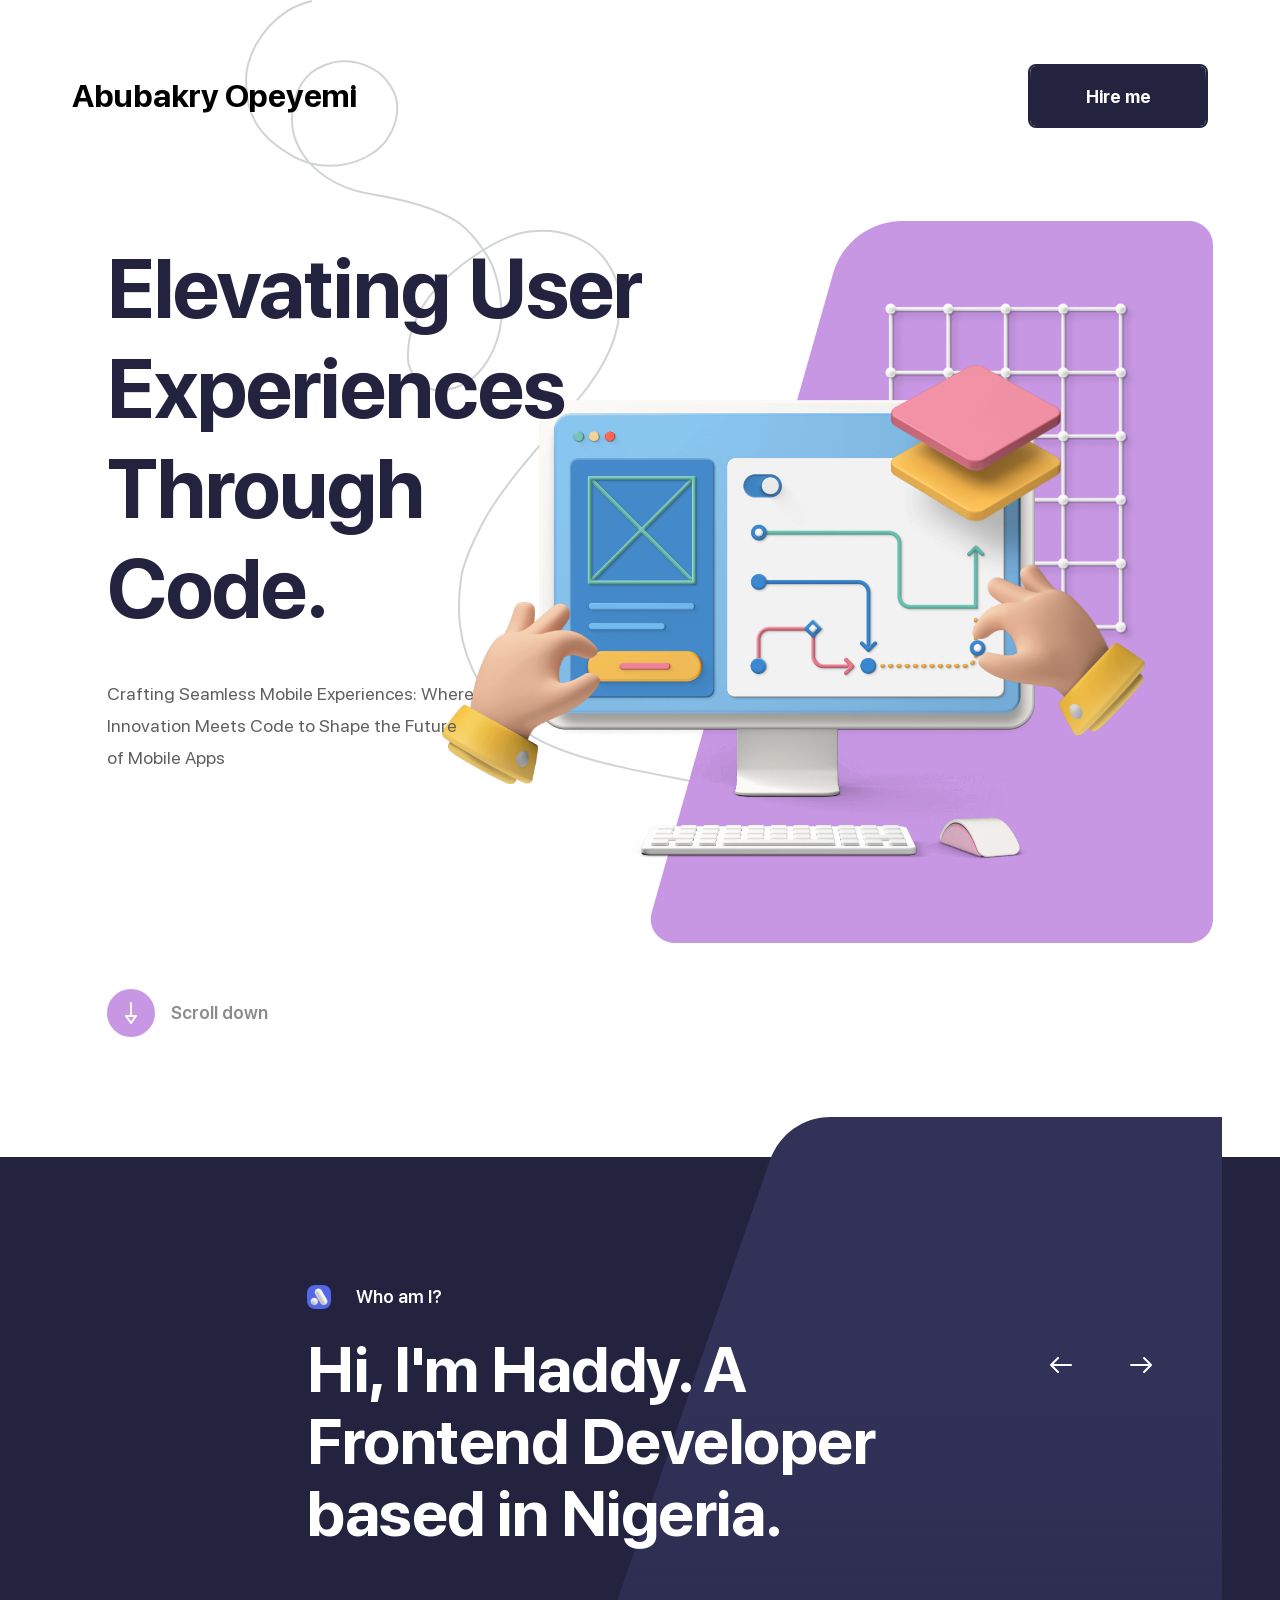
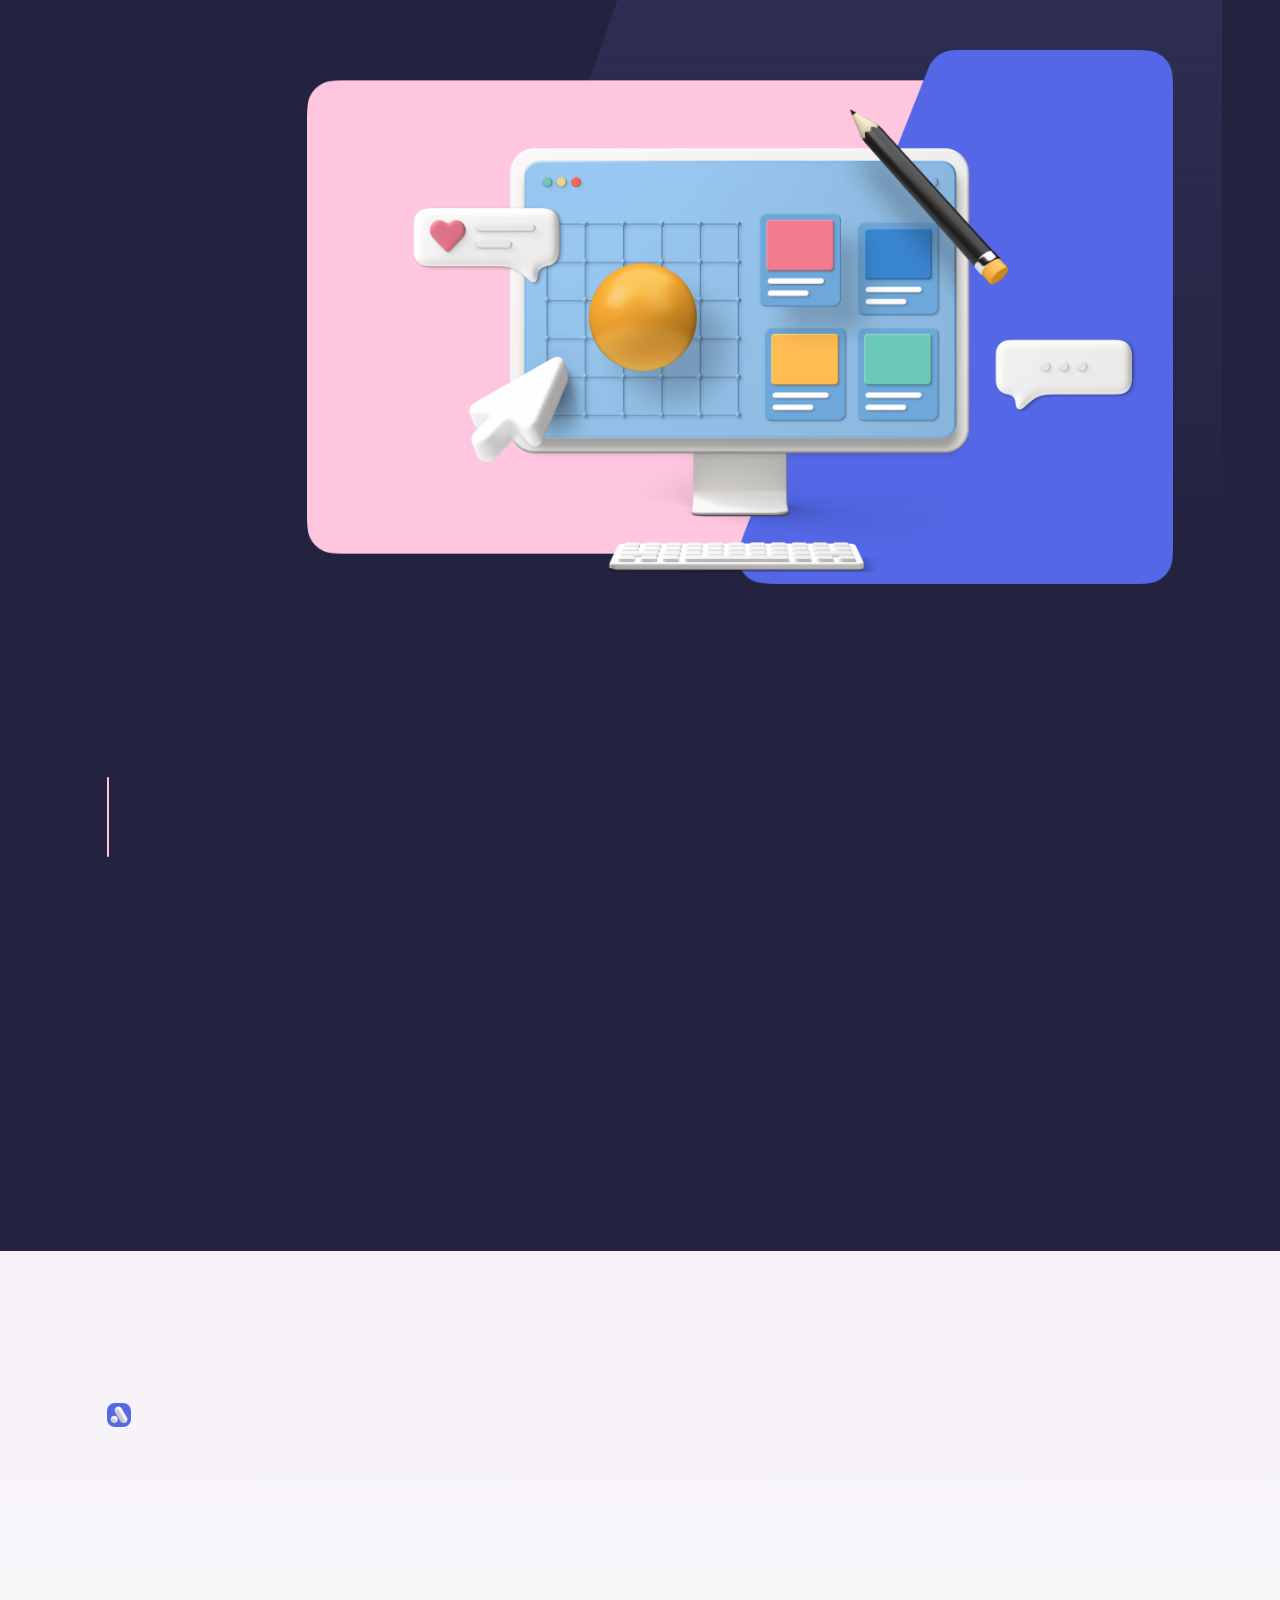
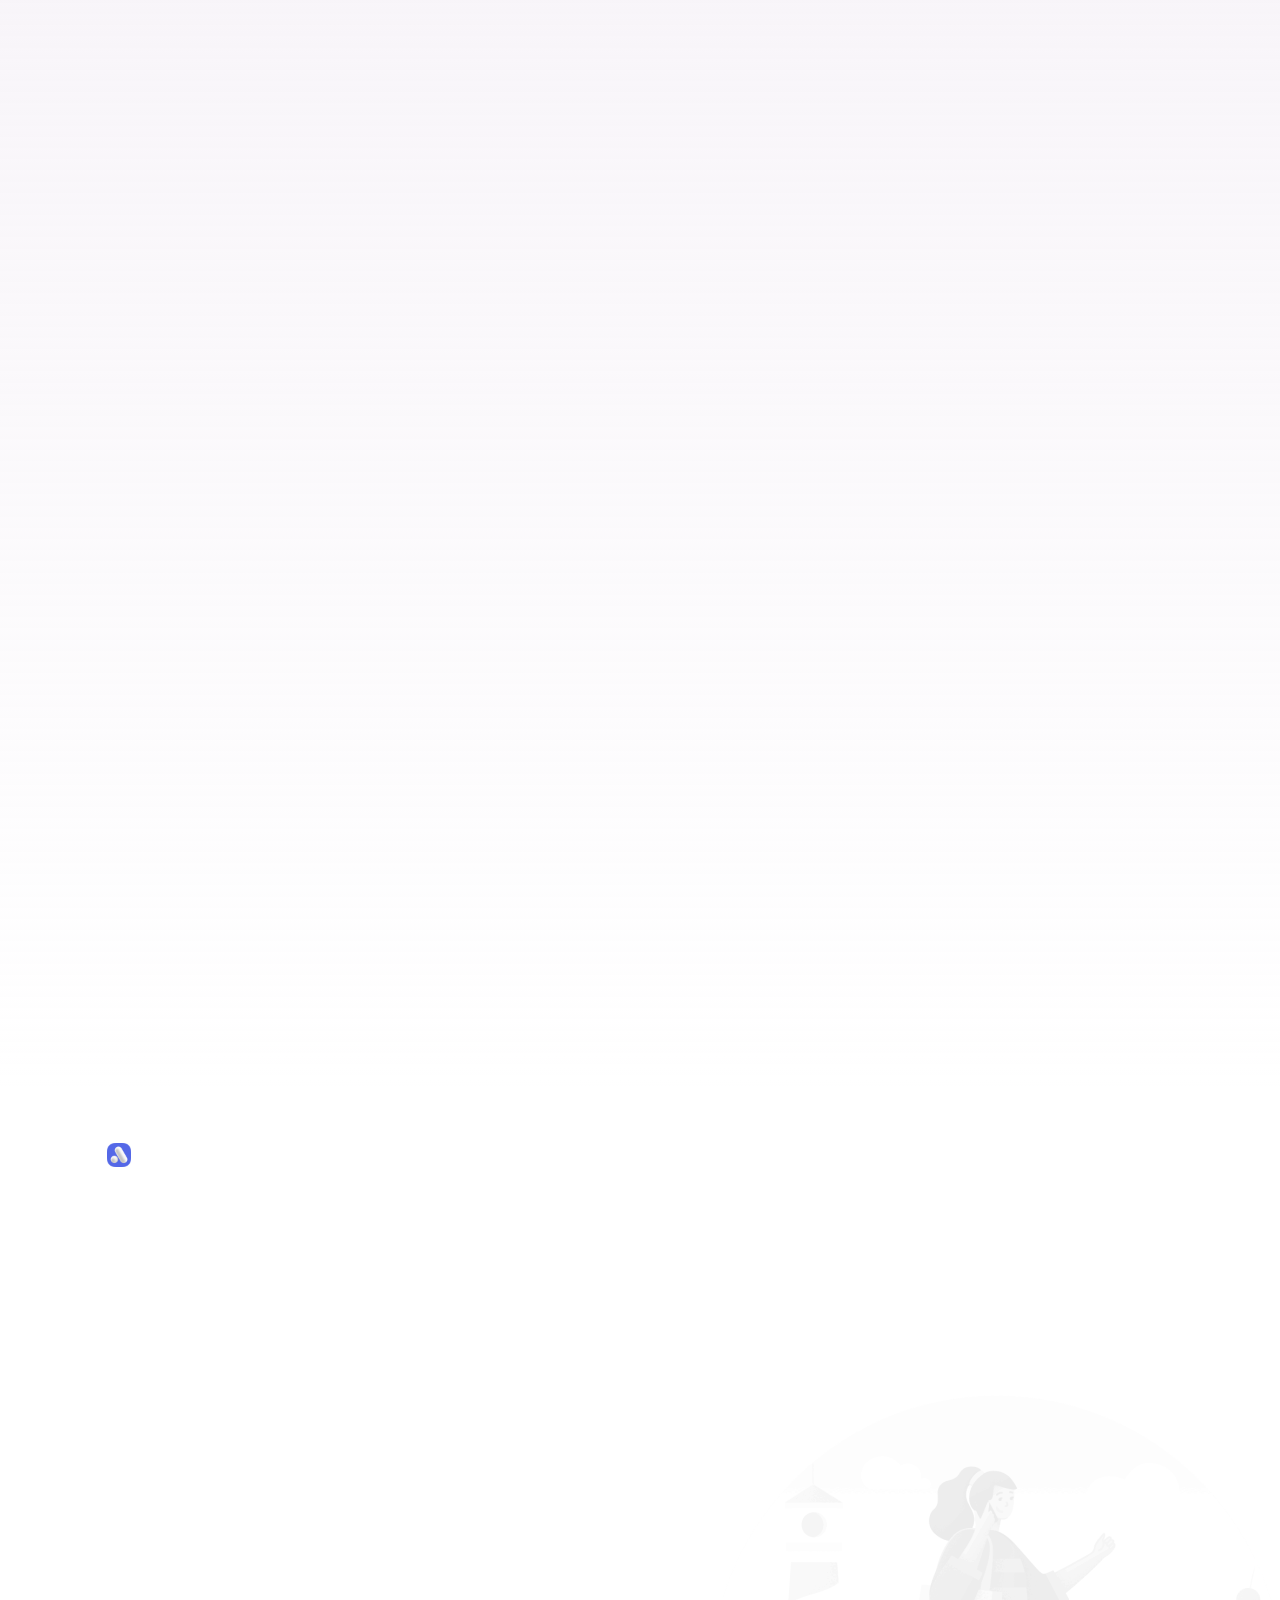
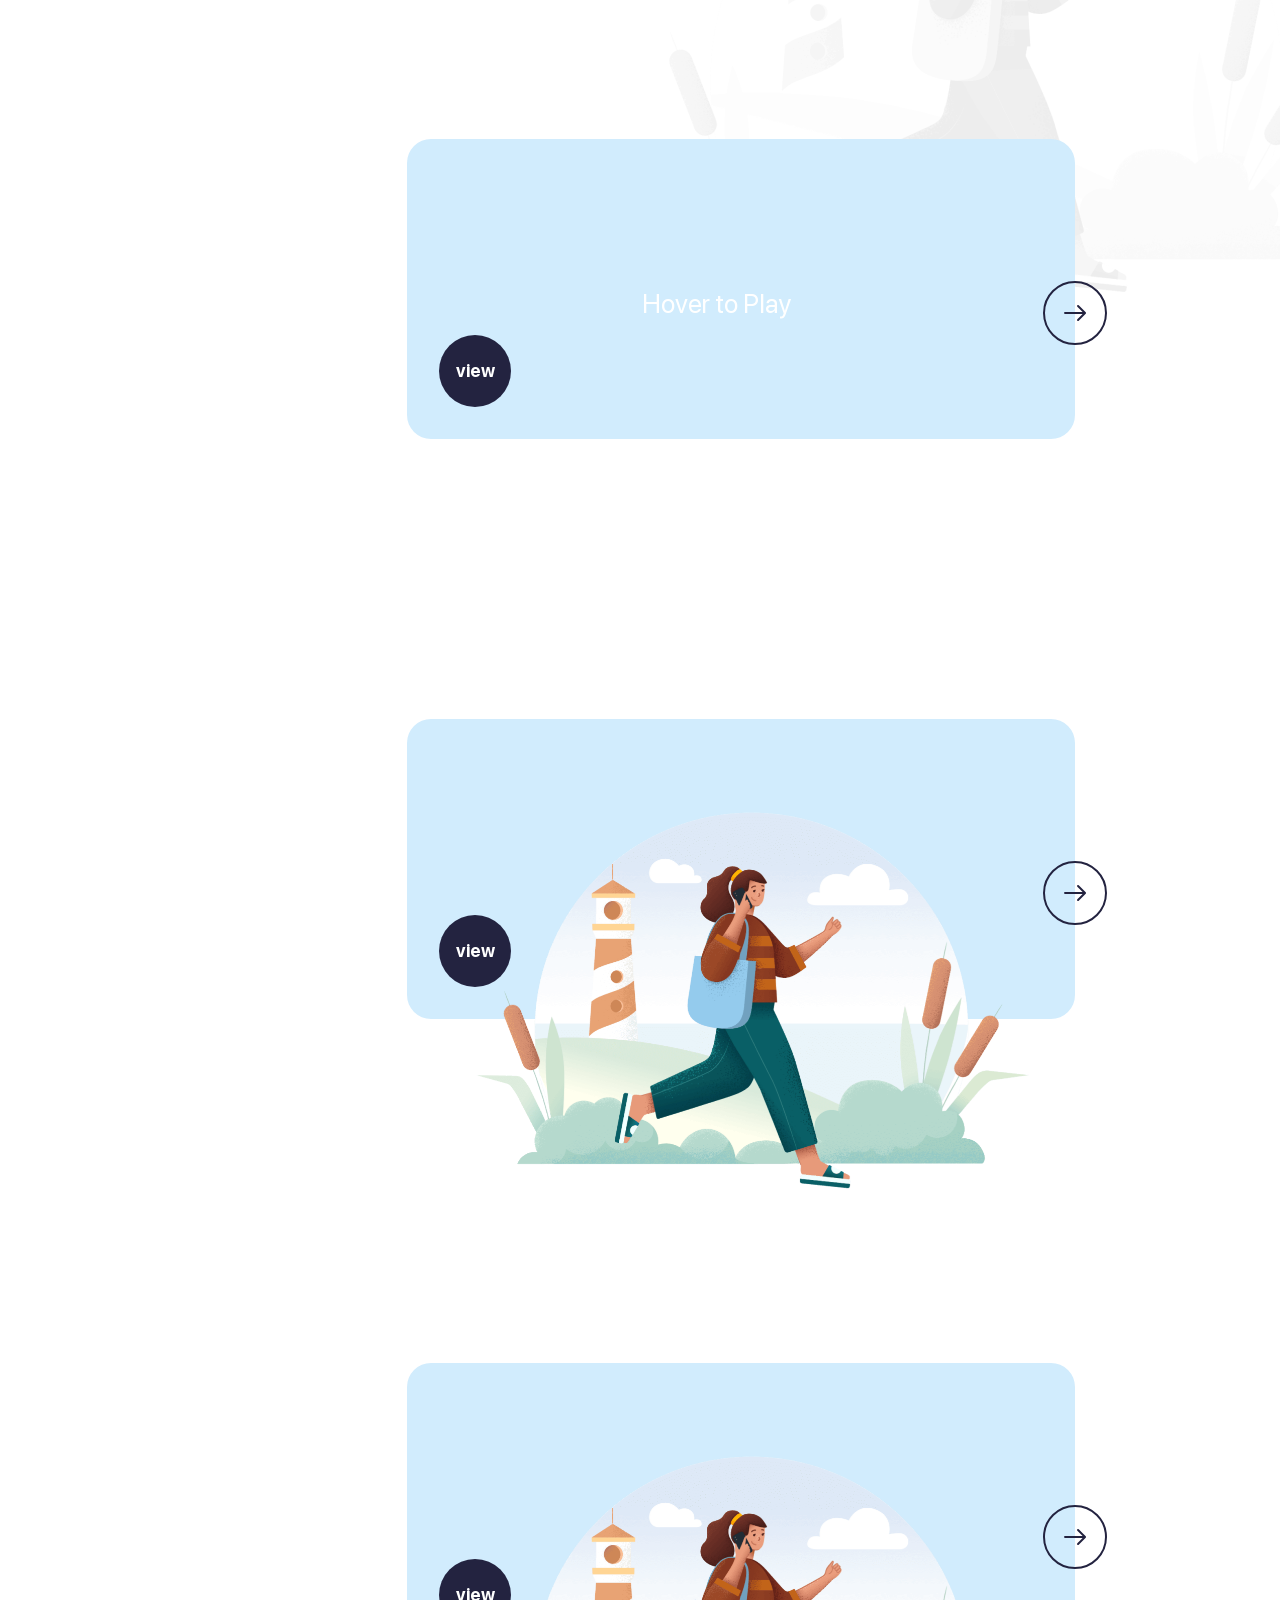
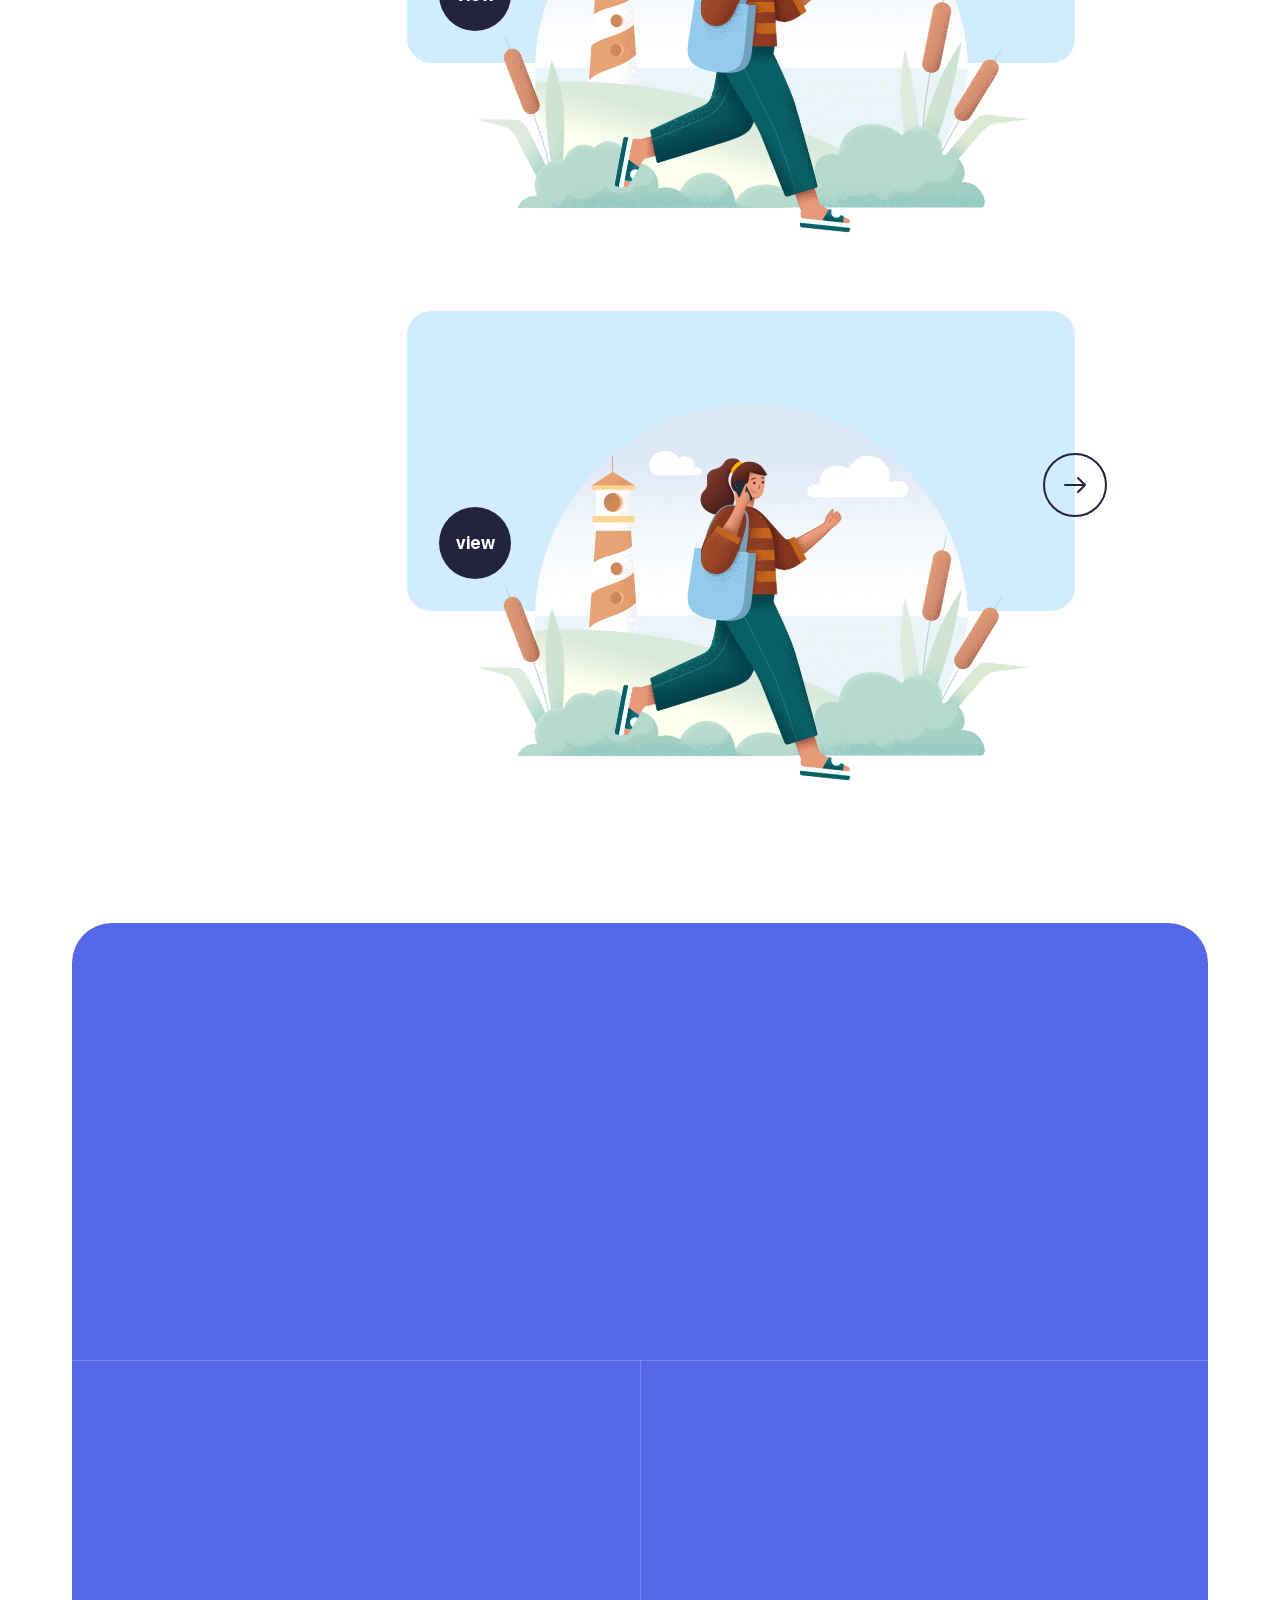
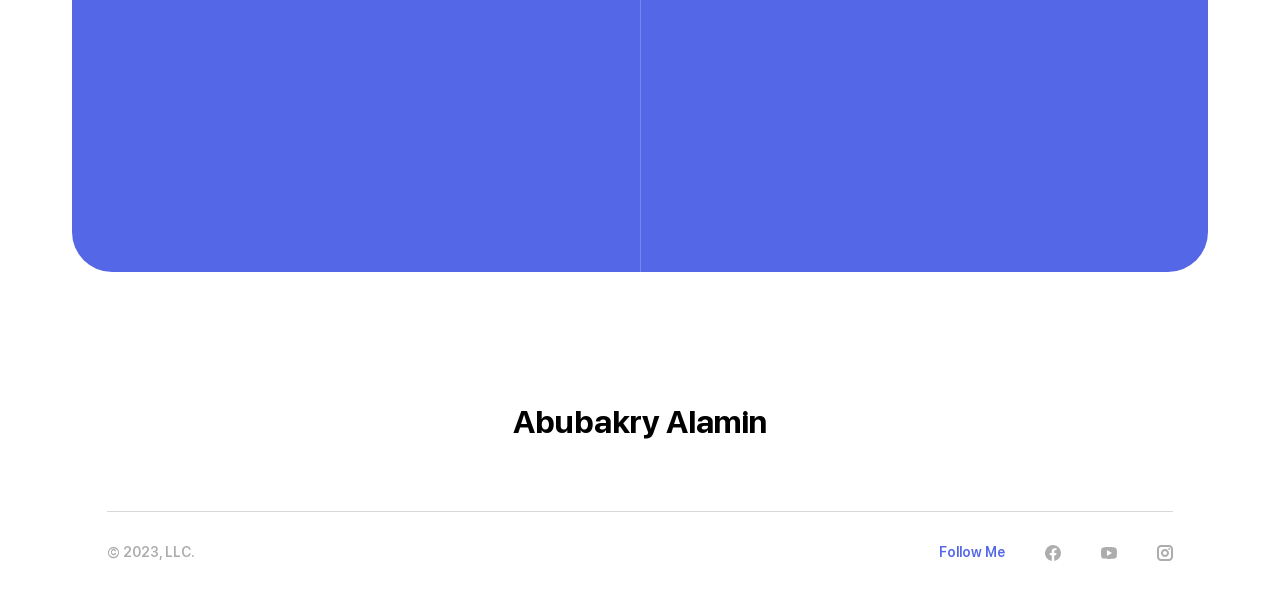
==== commit ae7233f1: "Rebuild" ====
--- a/index.html
+++ b/index.html
@@ -52,16 +52,17 @@
     <div class="page">
       <div class="main">
         <div class="header js-header">
-          <div class="header__center center"><a class="header__logo js-header-logo" href="index-2.html"><img class="header__pic" src="img/logo.png" alt="" /></a><button class="header__btn btn btn_dark">Contact Us</button></div>
+          <div class="header__center center"><a class="myname" href="index-2.html"><p ></p>Abubakry Opeyemi</p></a><button class="header__btn btn btn_dark">Hire me</button></div>
         </div>
         <div class="main__center center">
           <div class="main__wrap">
             <h1 class="main__title title" data-aos>
-              <p><span>Stand</span> <span>Out</span></p>
-              <p><span>from</span> <span>The</span> </p>
-              <p><span>Crowd.</span></p>
+              <p><span>Elevating</span> <span>User</span></p>
+              <p><span>Experiences</span></p>
+              <p><span>Through</span> </p>
+              <p><span>Code.</span></p>
             </h1>
-            <div class="main__info" data-aos="animation-translate-up" data-aos-delay="200">Agency is a full-service agency, busy designing and building beautiful digital products, brands, and experiences.</div>
+            <div class="main__info" data-aos="animation-translate-up" data-aos-delay="200">Crafting Seamless Mobile Experiences: Where Innovation Meets Code to Shape the Future of Mobile Apps</div>
             <div class="main__btn" data-aos="animation-translate-up" data-aos-delay="400"><a class="btn btn_primary js-scroll" href="#projects">Recent Work</a></div><a class="main__scroll js-scroll" href="#details" data-aos="animation-translate-up">
               <div class="main__icon">
                 <div class="main__arrows"><img class="main__pic" src="img/arrow-down.svg" alt=""><img class="main__pic" src="img/arrow-down.svg" alt=""></div>
@@ -90,41 +91,42 @@
         <div class="details__center center">
           <div class="details__head head">
             <div class="head__box">
-              <div class="head__stage stage" data-aos="animation-translate-right"><span class="stage__number">01.</span> Who We Are<div class="stage__logo"><img class="stage__pic" src="img/logo-sm.png" alt=""></div>
-              </div>
-              <h2 class="head__title h2" data-aos="animation-scale-y" data-aos-delay="200">We Make Designs that Lead and Inpire.</h2>
+              <div class="head__stage stage" data-aos="animation-translate-right"><span class="stage__number">01.</span> Who am I?<div class="stage__logo"><img class="stage__pic" src="img/logo-sm.png" alt=""></div>
+              </div>
+              <h2 class="head__title h2" data-aos="animation-scale-y" data-aos-delay="200">Hi, I'm Haddy. A Frontend Developer based in Nigeria.</h2>
             </div>
             <div class="head__arrows arrows arrows_white" data-aos="animation-scale-y" data-aos-delay="400"><button class="arrows__prev js-prev"><svg class="icon icon-arrow-prev">
                   <use xlink:href="img/sprite.svg#icon-arrow-prev"></use>
                 </svg></button><button class="arrows__next js-next"><svg class="icon icon-arrow-next">
                   <use xlink:href="img/sprite.svg#icon-arrow-next"></use>
                 </svg></button></div><select class="head__select js-details-select">
-              <option>2017</option>
-              <option>2018</option>
-              <option>2019</option>
-              <option selected>2020</option>
-              <option>2021</option>
+              <option>Skills</option>
+              <option>Work</option>
+              <option>Beyound Code</option>
+              <option>More?</option>
+              <option selected>Me in a Nutshell</option>
             </select>
           </div>
           <div class="details__body">
             <div class="details__years" data-aos="animation-translate-right">
-              <div class="details__year js-details-year">2017<div class="details__line">
+              
+              <div class="details__year js-details-year">Skill<div class="details__line">
                   <div class="details__dot"></div>
                 </div>
               </div>
-              <div class="details__year js-details-year">2018<div class="details__line">
+              <div class="details__year js-details-year">Work<div class="details__line">
+                <div class="details__dot"></div>
+              </div>
+            </div>
+              <div class="details__year js-details-year">Beyound Code<div class="details__line">
                   <div class="details__dot"></div>
                 </div>
               </div>
-              <div class="details__year js-details-year">2019<div class="details__line">
+              <div class="details__year js-details-year">Me in a Nutshell<div class="details__line">
                   <div class="details__dot"></div>
                 </div>
               </div>
-              <div class="details__year js-details-year active">2020<div class="details__line">
-                  <div class="details__dot"></div>
-                </div>
-              </div>
-              <div class="details__year js-details-year">2021<div class="details__line">
+              <div class="details__year js-details-year">More?<div class="details__line">
                   <div class="details__dot"></div>
                 </div>
               </div>
@@ -137,15 +139,15 @@
           </div>
           <div class="details__foot">
             <div class="details__wrap">
-              <h5 class="details__info h5" data-aos="animation-scale-y">A design team building a curated marketplace for UI designers.</h5>
-              <div class="details__text" data-aos="animation-scale-y" data-aos-delay="200">4,404 curated design resources to energize your creative workflow. We're a growing family of 334,531 designers and makers from around the world</div>
-              <div class="details__btn" data-aos="animation-scale-y" data-aos-delay="400"><button class="btn btn_primary">Contact Us</button></div>
+              <h5 class="details__info h5" data-aos="animation-scale-y">Talk is cheap. Check out the code.</h5>
+              <div class="details__text" data-aos="animation-scale-y" data-aos-delay="200">I code beautifully and I love what I do. See some of my projects</div>
+              <div class="details__btn" data-aos="animation-scale-y" data-aos-delay="400"><button class="btn btn_primary">Projects</button></div>
             </div>
             <div class="details__counter" data-aos>
               <div class="details__front"></div>
               <div class="details__back">
-                <div class="details__number number">28</div>
-                <div class="details__category h6">Bigest Branding </div>
+                <div class="details__number number">6</div>
+                <div class="details__category h6">Featured Projects </div>
               </div>
             </div>
           </div>
@@ -168,10 +170,10 @@
           <div class="work__center center">
             <div class="work__head head">
               <div class="head__box">
-                <div class="head__stage stage"><span class="stage__line" data-aos="animation-translate-right"><span class="stage__number">02.</span> What We Do</span>
+                <div class="head__stage stage"><span class="stage__line" data-aos="animation-translate-right"><span class="stage__number">02.</span> What I Do</span>
                   <div class="stage__logo"><img class="stage__pic" src="img/logo-sm.png" alt=""></div>
                 </div>
-                <h2 class="head__title h2" data-aos="animation-scale-y" data-aos-delay="200">We Make Designs that Lead and Inpire.</h2>
+                <h2 class="head__title h2" data-aos="animation-scale-y" data-aos-delay="200">Here's a snapshot of what I specialize in:</h2>
               </div>
               <div class="head__arrows arrows" data-aos="animation-scale-y" data-aos-delay="400"><button class="arrows__prev js-prev"><svg class="icon icon-arrow-prev">
                     <use xlink:href="img/sprite.svg#icon-arrow-prev"></use>
@@ -185,90 +187,41 @@
                   <div class="work__slide">
                     <div class="work__item">
                       <div class="work__preview"><img class="work__pic" src="img/work-pic-1.png" alt=""></div>
-                      <h6 class="work__category h6">Strategy</h6>
+                      <h6 class="work__category h6">Cross-Platform Mobile Apps</h6>
                     </div>
                   </div>
                   <div class="work__slide">
                     <div class="work__item">
                       <div class="work__preview"><img class="work__pic" src="img/work-pic-2.png" alt=""></div>
-                      <h6 class="work__category h6">Branding</h6>
+                      <h6 class="work__category h6">Backend Development</h6>
                     </div>
                   </div>
                   <div class="work__slide">
                     <div class="work__item">
                       <div class="work__preview"><img class="work__pic" src="img/work-pic-3.png" alt=""></div>
-                      <h6 class="work__category h6">Interactive</h6>
+                      <h6 class="work__category h6">User Interface (UI) Design</h6>
                     </div>
                   </div>
                   <div class="work__slide">
                     <div class="work__item">
                       <div class="work__preview"><img class="work__pic" src="img/work-pic-4.png" alt=""></div>
-                      <h6 class="work__category h6">Communicate</h6>
+                      <h6 class="work__category h6">Code Optimization</h6>
                     </div>
                   </div>
                   <div class="work__slide">
                     <div class="work__item">
                       <div class="work__preview"><img class="work__pic" src="img/work-pic-5.png" alt=""></div>
-                      <h6 class="work__category h6">Copywriting</h6>
+                      <h6 class="work__category h6">Project Management</h6>
                     </div>
                   </div>
                   <div class="work__slide">
                     <div class="work__item">
                       <div class="work__preview"><img class="work__pic" src="img/work-pic-6.png" alt=""></div>
-                      <h6 class="work__category h6">Web Design</h6>
-                    </div>
-                  </div>
-                  <div class="work__slide">
-                    <div class="work__item">
-                      <div class="work__preview"><img class="work__pic" src="img/work-pic-7.png" alt=""></div>
-                      <h6 class="work__category h6">Mobile App</h6>
-                    </div>
-                  </div>
-                  <div class="work__slide">
-                    <div class="work__item">
-                      <div class="work__preview"><img class="work__pic" src="img/work-pic-8.png" alt=""></div>
-                      <h6 class="work__category h6">Motion Design</h6>
-                    </div>
-                  </div>
-                </div>
-              </div>
-            </div>
-          </div>
-        </div>
-        <div class="achievement">
-          <div class="achievement__center center">
-            <div class="achievement__container">
-              <div class="achievement__slider js-achievement-slider">
-                <div class="achievement__slide">
-                  <div class="achievement__group">
-                    <div class="achievement__preview"><img class="achievement__pic" src="img/achievement-pic-1.png" alt=""></div>
-                    <div class="achievement__preview"><img class="achievement__pic js-parallax" data-scale="1.3" data-orientation="up" src="img/achievement-pic-2.svg" alt=""></div>
-                    <div class="achievement__preview"><img class="achievement__pic js-parallax" data-scale="1.4" data-orientation="down" src="img/achievement-pic-3.png" alt=""></div>
-                  </div>
-                </div>
-                <div class="achievement__slide">
-                  <div class="achievement__group">
-                    <div class="achievement__preview"><img class="achievement__pic" src="img/achievement-pic-1.png" alt=""></div>
-                    <div class="achievement__preview"><img class="achievement__pic" src="img/achievement-pic-2.svg" alt=""></div>
-                    <div class="achievement__preview"><img class="achievement__pic" src="img/achievement-pic-3.png" alt=""></div>
-                  </div>
-                </div>
-                <div class="achievement__slide">
-                  <div class="achievement__group">
-                    <div class="achievement__preview"><img class="achievement__pic" src="img/achievement-pic-1.png" alt=""></div>
-                    <div class="achievement__preview"><img class="achievement__pic" src="img/achievement-pic-2.svg" alt=""></div>
-                    <div class="achievement__preview"><img class="achievement__pic" src="img/achievement-pic-3.png" alt=""></div>
-                  </div>
-                </div>
-              </div>
-            </div>
-            <div class="achievement__wrap">
-              <div class="achievement__stage stage"><span class="stage__line" data-aos="animation-translate-right"><span class="stage__number">03.</span> Achievement</span>
-                <div class="stage__logo"><img class="stage__pic" src="img/logo-sm.png" alt=""></div>
-              </div>
-              <h5 class="achievement__title h5" data-aos="animation-scale-y" data-aos-delay="200">A design team building a curated marketplace for UI designers.</h5>
-              <div class="achievement__number number" data-aos><span>6</span><span>8</span></div>
-              <div class="achievement__info h6" data-aos="animation-scale-y" data-aos-delay="600"><span>😎</span>Successful Projects</div>
+                      <h6 class="work__category h6">Web Development</h6>
+                    </div>
+                  </div>
+                </div>
+              </div>
             </div>
           </div>
         </div>
@@ -278,19 +231,19 @@
         <div class="projects__center center">
           <div class="projects__head head">
             <div class="head__box">
-              <div class="head__stage stage"><span class="stage__line" data-aos="animation-translate-right"><span class="stage__number">04.</span> Famous Projects</span>
+              <div class="head__stage stage"><span class="stage__line" data-aos="animation-translate-right"><span class="stage__number">03.</span>Projects</span>
                 <div class="stage__logo"><img class="stage__pic" src="img/logo-sm.png" alt=""></div>
               </div>
-              <h2 class="head__title title" data-aos="animation-scale-y" data-aos-delay="200">Our Partnerships</h2>
-              <div class="head__text" data-aos="animation-scale-y" data-aos-delay="400">Agency is a full-service agency, busy designing and building beautiful digital products, brands, and experiences.</div>
-            </div>
-            <div class="head__btns" data-aos="animation-scale-y" data-aos-delay="400"><button class="head__btn btn btn_primary">Contact Us</button></div>
+              <h2 class="head__title title" data-aos="animation-scale-y" data-aos-delay="200">Featured Projects</h2>
+              <div class="head__text" data-aos="animation-scale-y" data-aos-delay="400">Here is a curated collection of Apps I've crafted. Each project is a testament to the endless possibilities of innovative design, precise code, and a passion for delivering exceptional user experiences.</div>
+            </div>
+            <div class="head__btns" data-aos="animation-scale-y" data-aos-delay="400"><button class="head__btn btn btn_primary">Visit Github</button></div>
           </div>
           <div class="projects__body">
             <div class="projects__desc">
-              <div class="projects__category category" data-aos="animation-scale-y">Featured Product</div>
-              <h4 class="projects__info h4" data-aos="animation-scale-y" data-aos-delay="200">Sapiens: The Free Character Builder App.</h4>
-              <div class="projects__text" data-aos="animation-scale-y" data-aos-delay="400">Beautiful library of modular, component-based character illustrations free to use for all your personal or client projects.</div><a class="projects__arrow arrow" data-aos="animation-scale-y" data-aos-delay="600" href="case.html">
+              <div class="projects__category category" data-aos="animation-scale-y">Flutter</div>
+              <h4 class="projects__info h4" data-aos="animation-scale-y" data-aos-delay="200">Braketpay (Frontend)</h4>
+              <div class="projects__text" data-aos="animation-scale-y" data-aos-delay="400">This fintech application reimagines the way we manage our finances, offering a sleek and user-friendly frontend that empowers users to take control of their financial well-being. The design is intuitive, and the code is optimized for performance.</div><a class="projects__arrow arrow" data-aos="animation-scale-y" data-aos-delay="600" href="case.html">
                 <div class="arrow__line"><svg class="icon icon-arrow-next">
                     <use xlink:href="img/sprite.svg#icon-arrow-next"></use>
                   </svg><svg class="icon icon-arrow-next">
@@ -305,88 +258,79 @@
                     <use xlink:href="img/sprite.svg#icon-arrow-next"></use>
                   </svg></div>
               </a>
+              <div class="projects__img">
+                <p class="video-play">Hover to Play</p>
+                <video onmouseover="this.play()" onmouseout="this.pause();this.currentTime=0;" class="projects__pic" poster="https://i.pinimg.com/564x/9b/65/68/9b65688274d8691f227e6c3a5b3ed5ec.jpg" preload="auto" src="https://v1.pinimg.com/videos/mc/720p/dd/3d/bf/dd3dbfc4c9aa6cef4d517707b3a15fe3.mp4"></video>
+              </div>
+            </div>
+          </div>
+          <div class="projects__body">
+            <div class="projects__desc">
+              <div class="projects__category category" data-aos="animation-scale-y">Flutter + Django Backend</div>
+              <h4 class="projects__info h4" data-aos="animation-scale-y" data-aos-delay="200">Jojo</h4>
+              <div class="projects__text" data-aos="animation-scale-y" data-aos-offset="200">Jojo is where commerce meets innovation. This e-commerce platform boasts a captivating frontend and a robust Django backend. It offers a seamless shopping experience, combining stunning design with the power of Django for reliable, data-driven transactions.</div><a class="projects__arrow arrow" data-aos="animation-scale-y" data-aos-delay="400" href="case.html">
+                <div class="arrow__line"><svg class="icon icon-arrow-next">
+                    <use xlink:href="img/sprite.svg#icon-arrow-next"></use>
+                  </svg><svg class="icon icon-arrow-next">
+                    <use xlink:href="img/sprite.svg#icon-arrow-next"></use>
+                  </svg></div>
+              </a>
+            </div>
+            <div class="projects__preview"><a class="projects__view" href="case.html">view</a><a class="projects__arrow arrow" href="case.html">
+                <div class="arrow__line"><svg class="icon icon-arrow-next">
+                    <use xlink:href="img/sprite.svg#icon-arrow-next"></use>
+                  </svg><svg class="icon icon-arrow-next">
+                    <use xlink:href="img/sprite.svg#icon-arrow-next"></use>
+                  </svg></div>
+              </a>
               <div class="projects__img"><img class="projects__pic js-parallax" data-scale="1.3" data-orientation="up" src="img/projects-pic-1.png" alt=""></div>
             </div>
           </div>
-          <div class="projects__list">
-            <div class="projects__item">
-              <h4 class="projects__info h4" data-aos="animation-scale-y">Bento Vol. 2</h4>
-              <div class="projects__preview">
-                <div class="projects__img"><img class="projects__pic js-parallax" data-scale="1.3" data-orientation="right" src="img/projects-pic-2.png" alt=""></div><a class="projects__arrow arrow" href="case.html">
-                  <div class="arrow__line"><svg class="icon icon-arrow-next">
-                      <use xlink:href="img/sprite.svg#icon-arrow-next"></use>
-                    </svg><svg class="icon icon-arrow-next">
-                      <use xlink:href="img/sprite.svg#icon-arrow-next"></use>
-                    </svg></div>
-                </a>
-              </div>
-              <div class="projects__text" data-aos="animation-scale-y" data-aos-offset="200">Agency is a full-service agency, busy designing and building beautiful digital products, brands, and experiences.</div><a class="projects__arrow arrow" data-aos="animation-scale-y" data-aos-delay="400" href="case.html">
-                <div class="arrow__line"><svg class="icon icon-arrow-next">
-                    <use xlink:href="img/sprite.svg#icon-arrow-next"></use>
-                  </svg><svg class="icon icon-arrow-next">
-                    <use xlink:href="img/sprite.svg#icon-arrow-next"></use>
-                  </svg></div>
-              </a>
-            </div>
-            <div class="projects__item">
-              <h4 class="projects__info h4" data-aos="animation-scale-y">Bento 3D Illustration</h4>
-              <div class="projects__preview">
-                <div class="projects__img"><img class="projects__pic js-parallax" data-scale="1.3" data-orientation="up" src="img/projects-pic-3.png" alt=""></div><a class="projects__arrow arrow" href="case.html">
-                  <div class="arrow__line"><svg class="icon icon-arrow-next">
-                      <use xlink:href="img/sprite.svg#icon-arrow-next"></use>
-                    </svg><svg class="icon icon-arrow-next">
-                      <use xlink:href="img/sprite.svg#icon-arrow-next"></use>
-                    </svg></div>
-                </a>
-              </div>
-              <div class="projects__text" data-aos="animation-scale-y" data-aos-offset="200">Agency is a full-service agency, busy designing and building beautiful digital products, brands, and experiences.</div><a class="projects__arrow arrow" data-aos="animation-scale-y" data-aos-delay="400" href="case.html">
-                <div class="arrow__line"><svg class="icon icon-arrow-next">
-                    <use xlink:href="img/sprite.svg#icon-arrow-next"></use>
-                  </svg><svg class="icon icon-arrow-next">
-                    <use xlink:href="img/sprite.svg#icon-arrow-next"></use>
-                  </svg></div>
-              </a>
-            </div>
-            <div class="projects__item">
-              <h4 class="projects__info h4" data-aos="animation-scale-y">Bento Vol. 3</h4>
-              <div class="projects__preview">
-                <div class="projects__img"><img class="projects__pic js-parallax" data-scale="1.2" data-orientation="down" src="img/projects-pic-4.png" alt=""></div><a class="projects__arrow arrow" href="case.html">
-                  <div class="arrow__line"><svg class="icon icon-arrow-next">
-                      <use xlink:href="img/sprite.svg#icon-arrow-next"></use>
-                    </svg><svg class="icon icon-arrow-next">
-                      <use xlink:href="img/sprite.svg#icon-arrow-next"></use>
-                    </svg></div>
-                </a>
-              </div>
-              <div class="projects__text" data-aos="animation-scale-y" data-aos-offset="200">Agency is a full-service agency, busy designing and building beautiful digital products, brands, and experiences.</div><a class="projects__arrow arrow" data-aos="animation-scale-y" data-aos-delay="400" href="case.html">
-                <div class="arrow__line"><svg class="icon icon-arrow-next">
-                    <use xlink:href="img/sprite.svg#icon-arrow-next"></use>
-                  </svg><svg class="icon icon-arrow-next">
-                    <use xlink:href="img/sprite.svg#icon-arrow-next"></use>
-                  </svg></div>
-              </a>
-            </div>
-            <div class="projects__item">
-              <h4 class="projects__info h4" data-aos="animation-scale-y">Sapiens: Man</h4>
-              <div class="projects__preview">
-                <div class="projects__img"><img class="projects__pic js-parallax" data-scale="1.4" data-orientation="up" src="img/projects-pic-5.png" alt=""></div><a class="projects__arrow arrow" href="case.html">
-                  <div class="arrow__line"><svg class="icon icon-arrow-next">
-                      <use xlink:href="img/sprite.svg#icon-arrow-next"></use>
-                    </svg><svg class="icon icon-arrow-next">
-                      <use xlink:href="img/sprite.svg#icon-arrow-next"></use>
-                    </svg></div>
-                </a>
-              </div>
-              <div class="projects__text" data-aos="animation-scale-y" data-aos-offset="200">Agency is a full-service agency, busy designing and building beautiful digital products, brands, and experiences.</div><a class="projects__arrow arrow" data-aos="animation-scale-y" data-aos-delay="400" href="case.html">
-                <div class="arrow__line"><svg class="icon icon-arrow-next">
-                    <use xlink:href="img/sprite.svg#icon-arrow-next"></use>
-                  </svg><svg class="icon icon-arrow-next">
-                    <use xlink:href="img/sprite.svg#icon-arrow-next"></use>
-                  </svg></div>
-              </a>
-            </div>
-          </div>
-          <div class="projects__btn" data-aos="animation-scale-y"><button class="btn btn_primary">Contact Us</button></div>
+          <div class="projects__body">
+            <div class="projects__desc">
+              <div class="projects__category category" data-aos="animation-scale-y">Flutter + FastAPI Backend</div>
+              <h4 class="projects__info h4" data-aos="animation-scale-y" data-aos-delay="200">Feeda</h4>
+              <div class="projects__text" data-aos="animation-scale-y" data-aos-offset="200">This food e-commerce app features a mouthwatering frontend and a FastAPI backend, ensuring fast and secure transactions. Browse, order, and savor the flavors, all in a user-friendly digital environment.</div><a class="projects__arrow arrow" data-aos="animation-scale-y" data-aos-delay="400" href="case.html">
+                <div class="arrow__line"><svg class="icon icon-arrow-next">
+                    <use xlink:href="img/sprite.svg#icon-arrow-next"></use>
+                  </svg><svg class="icon icon-arrow-next">
+                    <use xlink:href="img/sprite.svg#icon-arrow-next"></use>
+                  </svg></div>
+              </a>
+            </div>
+            <div class="projects__preview"><a class="projects__view" href="case.html">view</a><a class="projects__arrow arrow" href="case.html">
+                <div class="arrow__line"><svg class="icon icon-arrow-next">
+                    <use xlink:href="img/sprite.svg#icon-arrow-next"></use>
+                  </svg><svg class="icon icon-arrow-next">
+                    <use xlink:href="img/sprite.svg#icon-arrow-next"></use>
+                  </svg></div>
+              </a>
+              <div class="projects__img"><img class="projects__pic js-parallax" data-scale="1.3" data-orientation="up" src="img/projects-pic-1.png" alt=""></div>
+            </div>
+          </div>
+          <div class="projects__body">
+            <div class="projects__desc">
+              <div class="projects__category category" data-aos="animation-scale-y">Flutter + Firebase</div>
+              <h4 class="projects__info h4" data-aos="animation-scale-y" data-aos-delay="200">Mego</h4>
+              <div class="projects__text" data-aos="animation-scale-y" data-aos-offset="200">Connect, communicate, and create with Mego, the social app that brings people together. With a captivating frontend and the power of Firebase, Mego offers a seamless and responsive platform for users to engage, share, and build communities.</div><a class="projects__arrow arrow" data-aos="animation-scale-y" data-aos-delay="400" href="case.html">
+                <div class="arrow__line"><svg class="icon icon-arrow-next">
+                    <use xlink:href="img/sprite.svg#icon-arrow-next"></use>
+                  </svg><svg class="icon icon-arrow-next">
+                    <use xlink:href="img/sprite.svg#icon-arrow-next"></use>
+                  </svg></div>
+              </a>
+            </div>
+            <div class="projects__preview"><a class="projects__view" href="case.html">view</a><a class="projects__arrow arrow" href="case.html">
+                <div class="arrow__line"><svg class="icon icon-arrow-next">
+                    <use xlink:href="img/sprite.svg#icon-arrow-next"></use>
+                  </svg><svg class="icon icon-arrow-next">
+                    <use xlink:href="img/sprite.svg#icon-arrow-next"></use>
+                  </svg></div>
+              </a>
+              <div class="projects__img"><img class="projects__pic js-parallax" data-scale="1.3" data-orientation="up" src="img/projects-pic-1.png" alt=""></div>
+            </div>
+          </div>
+          <!-- <div class="projects__text talent" data-aos="animation-scale-y" data-aos-offset="200"></div><p>These projects are more than just code and design; they are stories of innovation, user-centered design, and the skillful integration of technology. Each one has been a journey, and I'm excited to share them with you. Whether you're looking for inspiration or seeking a developer to bring your vision to life, feel free to explore these projects and get in touch to discuss your next digital adventure.</p></div> -->
         </div>
         <div class="lines">
           <div class="line" data-aos="animation-line" data-aos-offset="0"><svg class="line__svg" xmlns="http://www.w3.org/2000/svg" width="542" height="820">
@@ -397,99 +341,24 @@
             </svg></div>
         </div>
       </div>
-      <div class="talent">
-        <div class="talent__center center">
-          <div class="talent__container">
-            <div class="talent__bg" data-aos data-aos-offset="0">
-              <div class="talent__preview"><img class="talent__pic" src="img/talent-pic-1.png" alt=""></div>
-              <div class="talent__preview"><img class="talent__pic" src="img/talent-pic-2.png" alt=""></div>
-              <div class="talent__preview"><img class="talent__pic" src="img/talent-pic-3.png" alt=""></div>
-              <div class="talent__preview"><img class="talent__pic" src="img/talent-pic-4.png" alt=""></div>
-              <div class="talent__preview"><img class="talent__pic" src="img/logo-sm-pink.png" alt=""></div>
-            </div>
-            <div class="talent__wrap">
-              <div class="talent__stage stage" data-aos="animation-translate-right"><span class="stage__number">05.</span> Call to action</div>
-              <h2 class="talent__title h2" data-aos="animation-scale-y" data-aos-offset="200">We Are Looking for Talented Designers</h2>
-              <div class="talent__btn" data-aos="animation-scale-y" data-aos-offset="400"><button class="btn btn_white">Apply Now</button></div>
-            </div>
-            <div class="talent__figure"><img class="talent__pic js-parallax" data-scale="1.3" data-orientation="right" src="img/talent-figure.svg" alt=""></div>
-          </div>
-        </div>
-      </div>
-      <div class="jobs">
-        <div class="jobs__anchor anchor" id="jobs"></div>
-        <div class="jobs__center center">
-          <div class="jobs__wrap">
-            <div class="jobs__stage stage"><span class="stage__line" data-aos="animation-translate-right"><span class="stage__number">06.</span> We are hiring</span>
-              <div class="stage__logo"><img class="stage__pic" src="img/logo-sm.png" alt=""></div>
-            </div>
-            <h2 class="jobs__title title title_big" data-aos="animation-scale-y" data-aos-offset="200">Jobs</h2>
-            <div class="jobs__info" data-aos="animation-scale-y" data-aos-offset="300">Agency is a full-service agency, busy designing and building beautiful digital products, brands, and experiences.</div><a class="jobs__scroll js-scroll" data-aos="animation-scale-y" href="#">
-              <div class="jobs__icon">
-                <div class="jobs__arrows"><img class="jobs__pic" src="img/arrow-right.svg" alt=""><img class="jobs__pic" src="img/arrow-right.svg" alt=""></div>
-              </div>
-              <div class="jobs__text">Available <br>jobs</div>
-            </a>
-          </div>
-          <div class="jobs__list"><a class="jobs__item" href="#" data-aos="animation-scale-y">
-              <div class="jobs__inner">
-                <h5 class="jobs__vacancy h5">Graphic Designer<div class="jobs__counter">2</div>
-                </h5>
-                <div class="jobs__text">2 years experience</div><svg class="icon icon-arrow-next">
-                  <use xlink:href="img/sprite.svg#icon-arrow-next"></use>
-                </svg>
-                <div class="jobs__preview"><img class="jobs__pic" src="img/jobs-pic-1.png" alt=""></div>
-              </div>
-            </a><a class="jobs__item" href="#" data-aos="animation-scale-y">
-              <div class="jobs__inner">
-                <h5 class="jobs__vacancy h5">Visual Designer</h5>
-                <div class="jobs__text">2 years experience</div><svg class="icon icon-arrow-next">
-                  <use xlink:href="img/sprite.svg#icon-arrow-next"></use>
-                </svg>
-                <div class="jobs__preview"><img class="jobs__pic" src="img/jobs-pic-1.png" alt=""></div>
-              </div>
-            </a><a class="jobs__item" href="#" data-aos="animation-scale-y">
-              <div class="jobs__inner">
-                <h5 class="jobs__vacancy h5">Art Director</h5>
-                <div class="jobs__text">2 years experience</div><svg class="icon icon-arrow-next">
-                  <use xlink:href="img/sprite.svg#icon-arrow-next"></use>
-                </svg>
-                <div class="jobs__preview"><img class="jobs__pic" src="img/jobs-pic-1.png" alt=""></div>
-              </div>
-            </a><a class="jobs__item" href="#" data-aos="animation-scale-y">
-              <div class="jobs__inner">
-                <h5 class="jobs__vacancy h5">Web Designer<div class="jobs__counter">2</div>
-                </h5>
-                <div class="jobs__text">2 years experience</div><svg class="icon icon-arrow-next">
-                  <use xlink:href="img/sprite.svg#icon-arrow-next"></use>
-                </svg>
-                <div class="jobs__preview"><img class="jobs__pic" src="img/jobs-pic-1.png" alt=""></div>
-              </div>
-            </a></div>
-        </div>
-        <div class="line" data-aos="animation-line" data-aos-offset="0"><svg class="line__svg" xmlns="http://www.w3.org/2000/svg" width="542" height="820">
-            <path fill="none" stroke="#9A97ED" stroke-width="2" d="M67.002 1c-9.846 2.322-18.256 5.77-25.23 10.347C14.268 29.392 1 59 1 80.242c0 19.465 4.22 33.53 10.7 44.064 8.173 13.266 21.127 23.34 35.946 31.717S81 167.65 99.544 164.4s35.194-14.103 42.438-25.04c6.803-10.273 9.465-18.356 10.034-26.6.594-8.62.814-19.894-12.9-35.218-3.31-3.697-9.405-8.03-15.145-10.693-2.098-.973-14.094-6.014-27.454-5.476-11.45.46-24.028 5.89-30.787 11.675C50.498 86.087 44.87 111.313 47.656 129c2.55 16.172 13.563 35.116 33.645 48.24 11.517 7.526 26.962 13.923 42.67 16.554 15.095 2.53 36.494 6.735 53.47 12.248 16.285 5.29 28.394 11.897 31.848 13.942 6.62 3.92 11.166 8.683 13.38 10.648 4.286 3.803 19.582 21.91 25.16 36.19 9.54 24.417 8.908 49.09 8.256 54.772-1.8 15.703-7 27.963-12.697 37.603-9.28 15.704-21.97 24.68-33.526 28.574-10.768 3.63-20.613 2.77-24.24.96-5.258-2.624-13.262-6.02-18.323-15.728-.928-1.78-2.566-4.622-3.738-9.447-.664-2.732-1.82-19.51 3.738-34.634 2.365-6.435 7.644-21.235 18.323-34.158 14.42-17.453 35.752-33.512 45.406-39.992 16.803-11.278 32.187-19.34 48.6-22.522 3.183-.617 17.907-2.69 31.893-.54 13.195 2.03 25.598 8.157 31.39 11.784 12.017 7.524 21.507 18.63 28.876 37.773 1.484 3.855 2.396 10.446 2.868 15.367.5 5.11.503 8.59 0 14.718-1.117 13.603-4.78 29.58-14.285 47.846-3.29 6.323-8.076 14.9-16.05 25.698-4.696 6.36-13.85 17.642-27.464 33.846l-42.38 50.89c-16.087 20.25-28.28 36.992-36.11 52.17-5.392 10.447-15.198 27.915-20.753 48.628-1.272 4.743-5.466 30.186-2.688 54.394 2.714 23.655 12.28 45.97 21.036 60.27 19.17 31.318 50.474 51.02 59.716 55.687 19.282 9.734 45.952 18.277 76.11 25.364C399.75 772.703 430.5 777.88 466 785.023l175.725 33.055"></path>
-          </svg></div>
-      </div>
       <div class="about">
         <div class="about__center center">
           <div class="about__container">
             <div class="about__head">
               <div class="about__icon" data-aos="animation-scale-y"><img class="about__pic" src="img/talk.png" alt="" /></div>
               <div class="about__logo" data-aos="animation-scale-y"><img class="about__pic" src="img/logo-sm-pink.png" alt="" /></div>
-              <div class="about__hello" data-aos="animation-scale-y" data-aos-offset="200"><span>👋</span> Say hello</div>
-              <h5 class="about__info h5" data-aos="animation-scale-y" data-aos-offset="400">A design team building a curated marketplace for UI designers.</h5>
+              <div class="about__hello" data-aos="animation-scale-y" data-aos-offset="200"><span>👋</span> Say Hello</div>
             </div>
             <div class="about__row">
               <div class="about__col">
-                <h2 class="about__title h2" data-aos="animation-scale-y">Let’s talk about your next project</h2>
-                <div class="about__btn"><button class="btn btn_white">Contact Us</button></div>
+                <h2 class="about__title h2" data-aos="animation-scale-y">Tell me about your next project</h2>
+                <div class="about__btn"><button class="btn btn_white">Contact Me</button></div>
               </div>
               <div class="about__col">
                 <div class="about__box">
                   <div class="about__icon" data-aos="animation-scale-y"><img class="about__pic" src="img/talk.png" alt="" /></div>
                   <div class="about__line" data-aos="animation-scale-y" data-aos-offset="200">
-                    <div class="about__text h5">Invest in your designs today!</div><a class="about__arrow arrow" href="#">
+                    <div class="about__text h5">Invest in your ideas today!</div><a class="about__arrow arrow" href="#">
                       <div class="arrow__line"><svg class="icon icon-arrow-next">
                           <use xlink:href="img/sprite.svg#icon-arrow-next"></use>
                         </svg><svg class="icon icon-arrow-next">
@@ -508,13 +377,12 @@
       </div>
       <footer class="footer">
         <div class="footer__center center">
-          <div class="footer__body"><a class="footer__logo" href="index-2.html"><img class="footer__pic" src="img/logo.png" alt=""></a>
-            <div class="footer__text">Agency is a full-service agency, busy designing and building beautiful digital products, brands, and experiences.</div>
+          <div class="footer__body"><a class="myname" href="index-2.html">Abubakry Alamin</a>
           </div>
           <div class="footer__bottom">
-            <div class="footer__copyright">© 2020, UI8 LLC.</div>
+            <div class="footer__copyright">© 2023, LLC.</div>
             <div class="footer__social">
-              <div class="footer__text">Follow us</div>
+              <div class="footer__text">Follow Me</div>
               <div class="footer__list"><a class="footer__link" href="#"><svg class="icon icon-facebook">
                     <use xlink:href="img/sprite.svg#icon-facebook"></use>
                   </svg></a><a class="footer__link" href="#"><svg class="icon icon-youtube">
--- a/css/app.css
+++ b/css/app.css
@@ -1,3 +1,27 @@
+.myname {
+  font-family: 'SF Pro Display', sans-serif;
+  overflow: hidden;
+  font-size: 180%;
+  font-weight: 700;
+  width: 100%;
+  color: #000;
+}
+
+.video-play {
+  z-index: 1000;
+  display: block;
+  position: absolute;
+  top: 40%;
+  left: 30%;
+  font-size: 20pt;
+  color: white;
+}
+
+.line__svg path {
+  stroke: #031c1430;
+}
+
+
 html, body, div, span, applet, object, iframe, h1, h2, h3, h4, h5,
 h6, p, blockquote, pre, a, abbr, acronym, address, big,
 cite, code, del, dfn, em, img, ins, kbd, q, s, samp, small,
@@ -11,6 +35,7 @@
   border: 0;
   vertical-align: baseline;
 }
+
 
 html {
   -ms-text-size-adjust: 100%;
@@ -2422,7 +2447,7 @@
   position: absolute;
   right: 0;
   bottom: 0;
-  width: 144px;
+  width: 194px;
   height: 48px;
   padding: 0 60px 0 24px;
   -webkit-appearance: none;
@@ -2663,6 +2688,7 @@
 .details__counter {
   -ms-flex-negative: 0;
   flex-shrink: 0;
+  display: grid;
   margin-left: 100px;
   -webkit-perspective: 600px;
   perspective: 600px;
@@ -2685,6 +2711,7 @@
   -webkit-backface-visibility: hidden;
   backface-visibility: hidden;
   border-radius: 50%;
+  justify-self: center;
   overflow: hidden;
   -webkit-transition: -webkit-transform .75s;
   transition: -webkit-transform .75s;
@@ -3165,6 +3192,7 @@
   -ms-flex-negative: 0;
   flex-shrink: 0;
   width: 300px;
+  justify-content: space-between;
   padding-top: 48px;
 }
 
@@ -3180,7 +3208,7 @@
   -ms-flex-negative: 0;
   flex-shrink: 0;
   width: 668px;
-  height: 520px;
+  height: 300px;
   background: #D1ECFD;
 }
 
@@ -3207,7 +3235,6 @@
 }
 
 .projects__body .projects__text {
-  max-width: 205px;
 }
 
 .projects__arrow {
@@ -3270,8 +3297,6 @@
 
 .projects__item:first-child .projects__info,
 .projects__item:first-child .projects__text {
-  max-width: 366px;
-  margin-left: auto;
 }
 
 .projects__item:nth-child(2) {
@@ -3325,7 +3350,6 @@
 
 .projects__img {
   position: absolute;
-  pointer-events: none;
 }
 
 .projects__item .projects__info {
@@ -3837,7 +3861,7 @@
 }
 
 .about__logo .about__pic {
-  width: 24px;
+  width: 64px;
 }
 
 .about__hello {
@@ -5196,7 +5220,6 @@
     margin-bottom: 116px;
   }
   .projects__desc {
-    width: 225px;
     padding-right: 10px;
   }
   .projects__body .projects__preview {
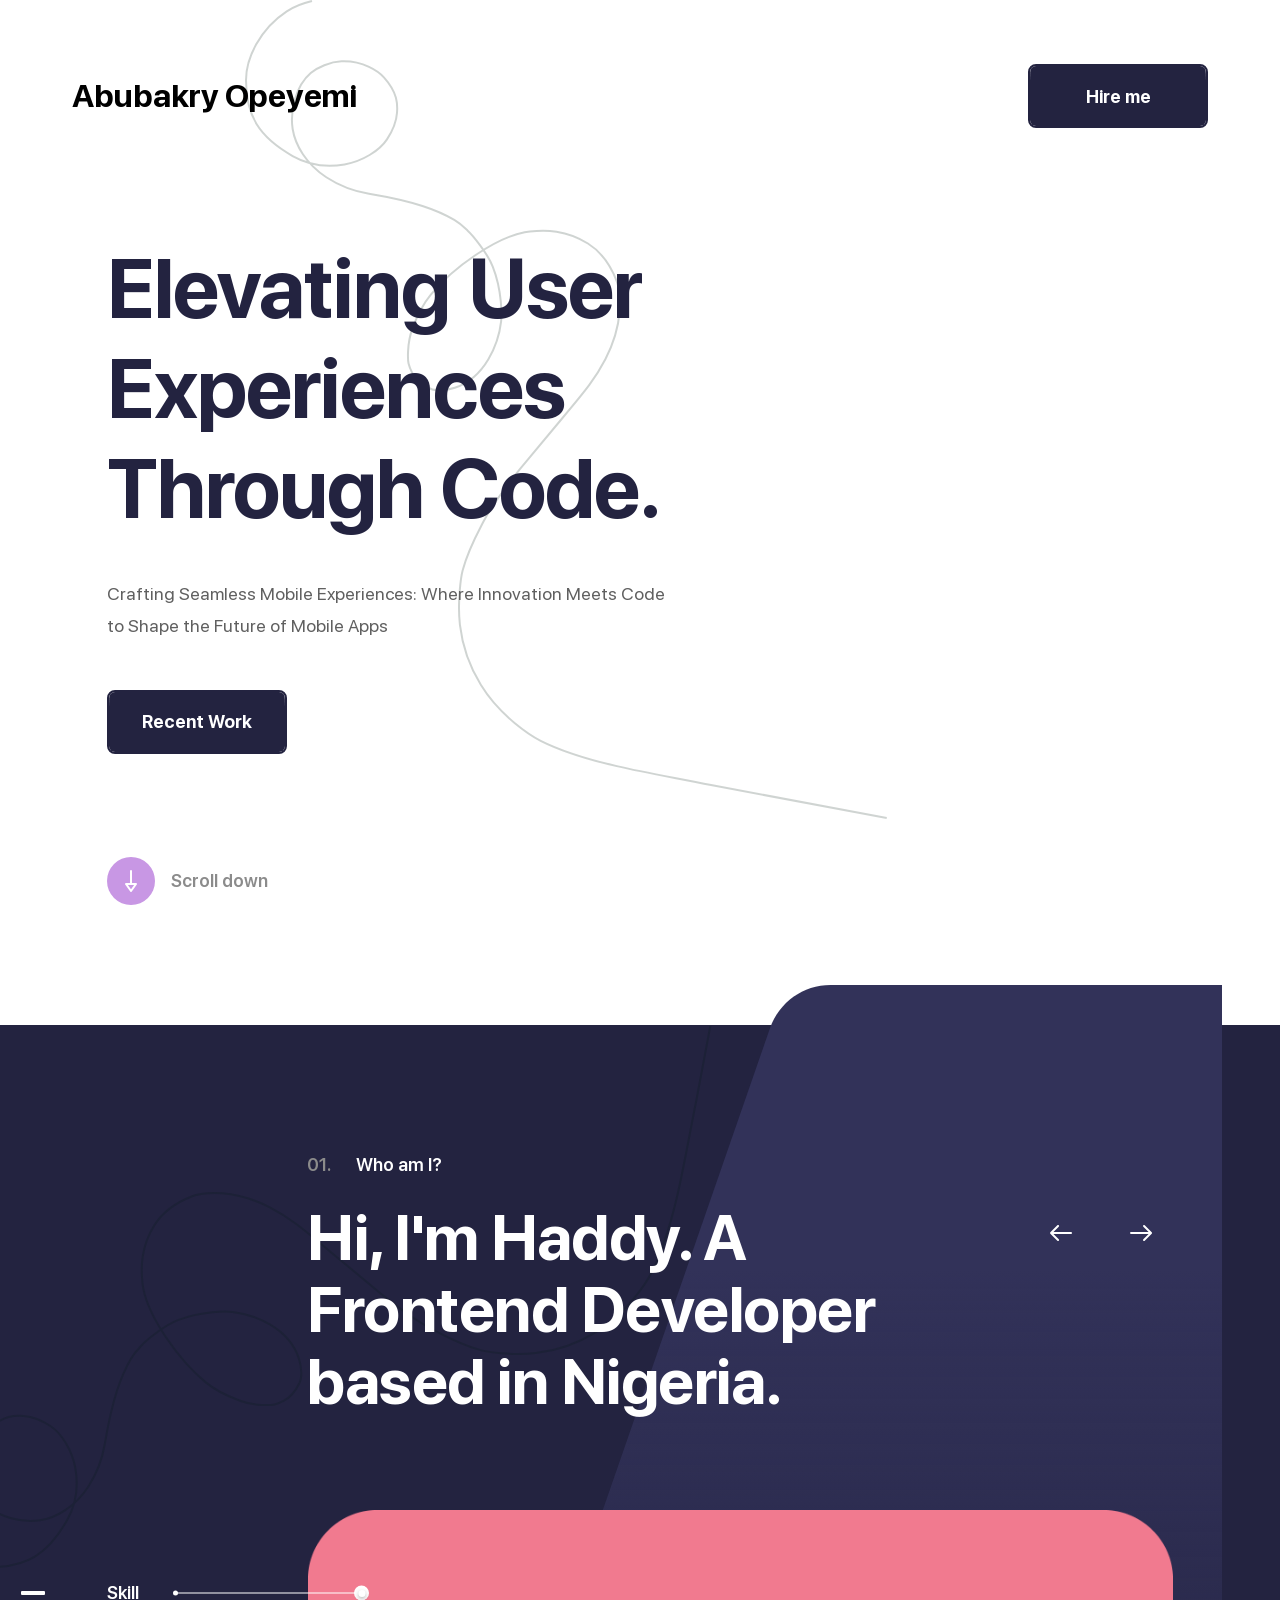
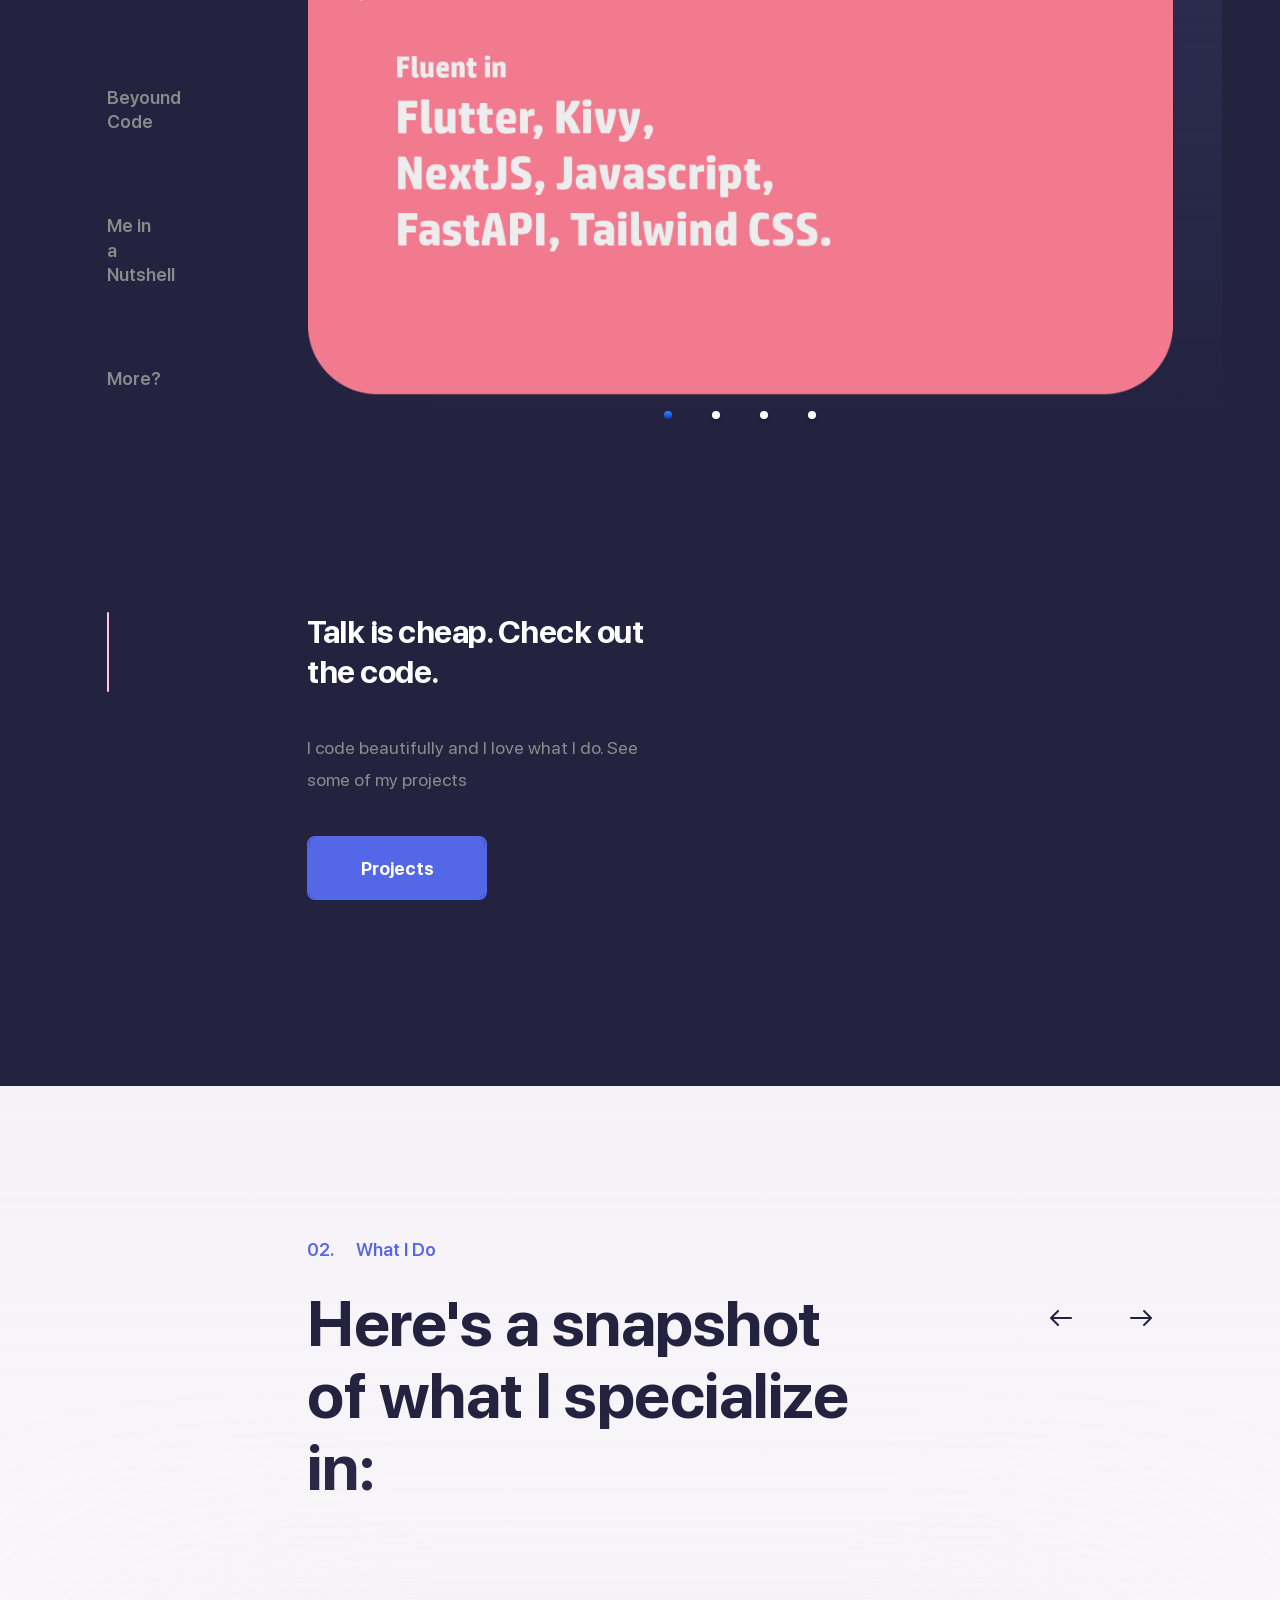
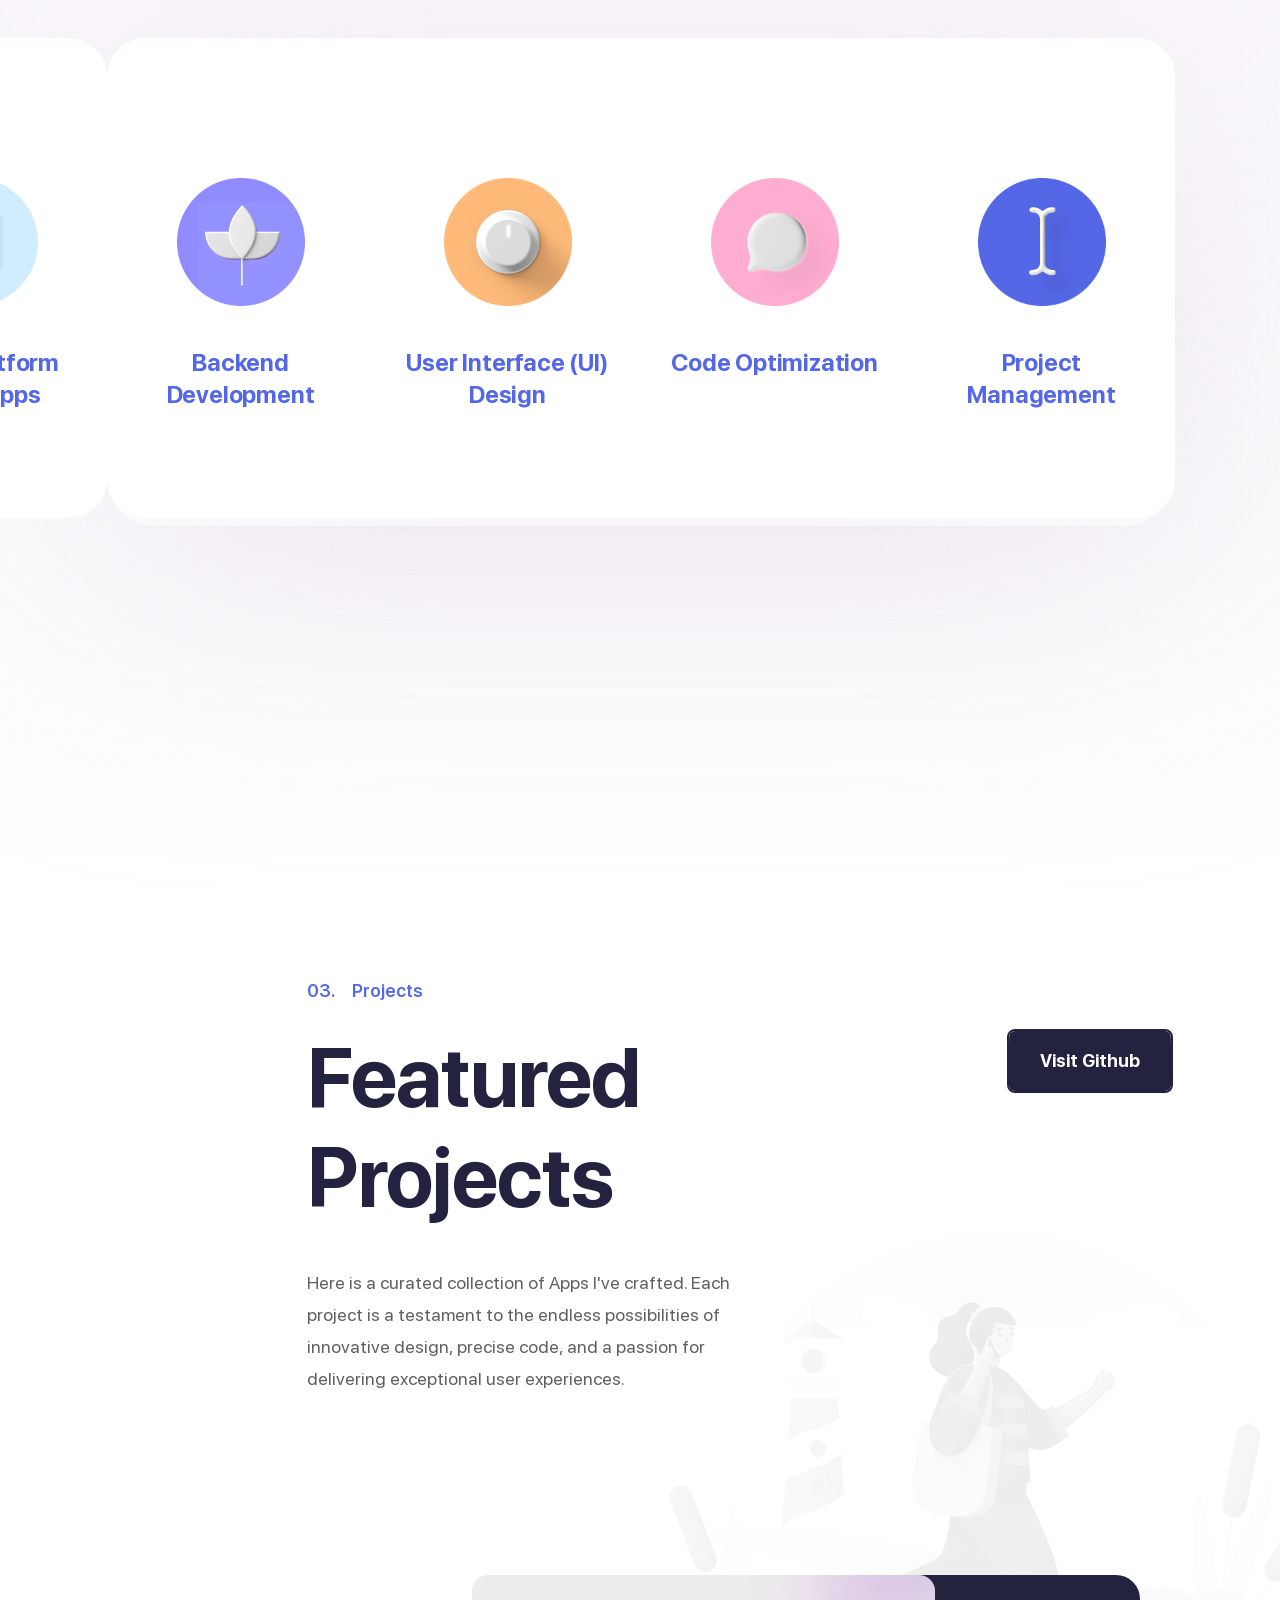
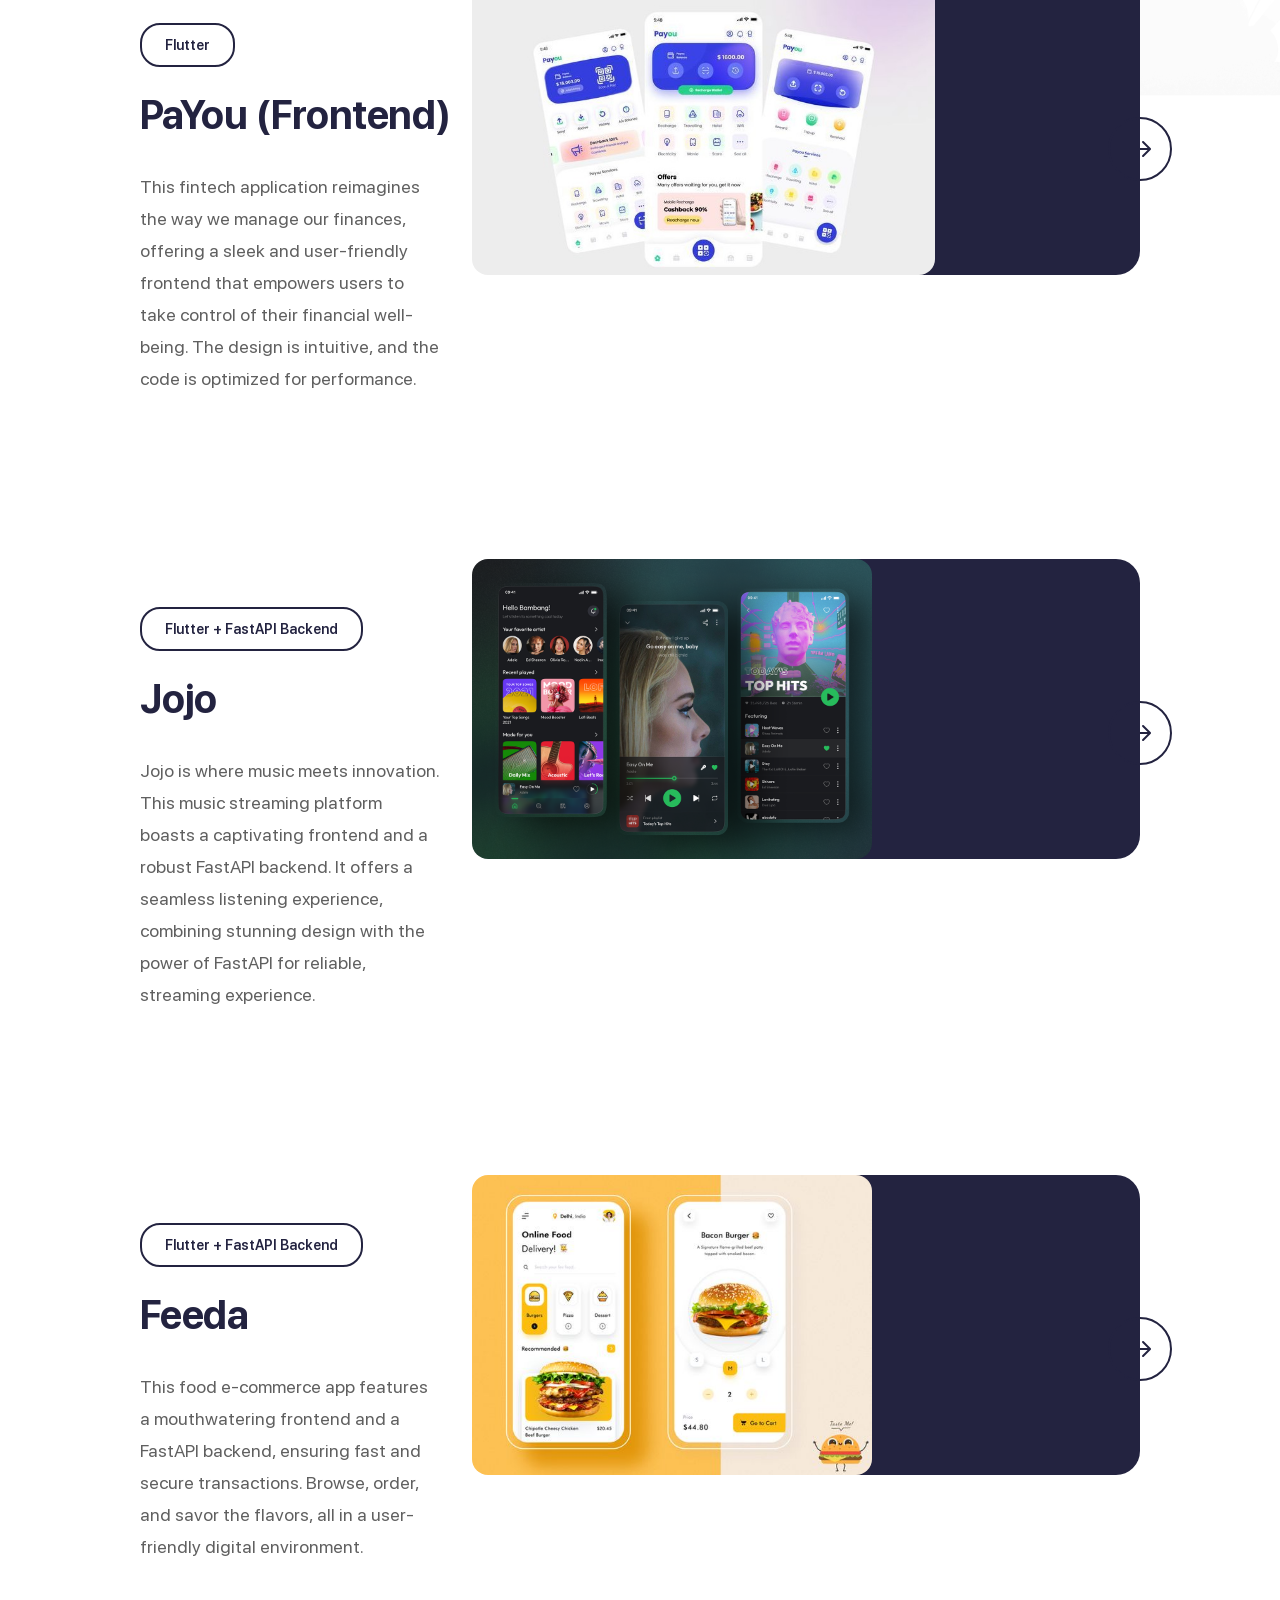
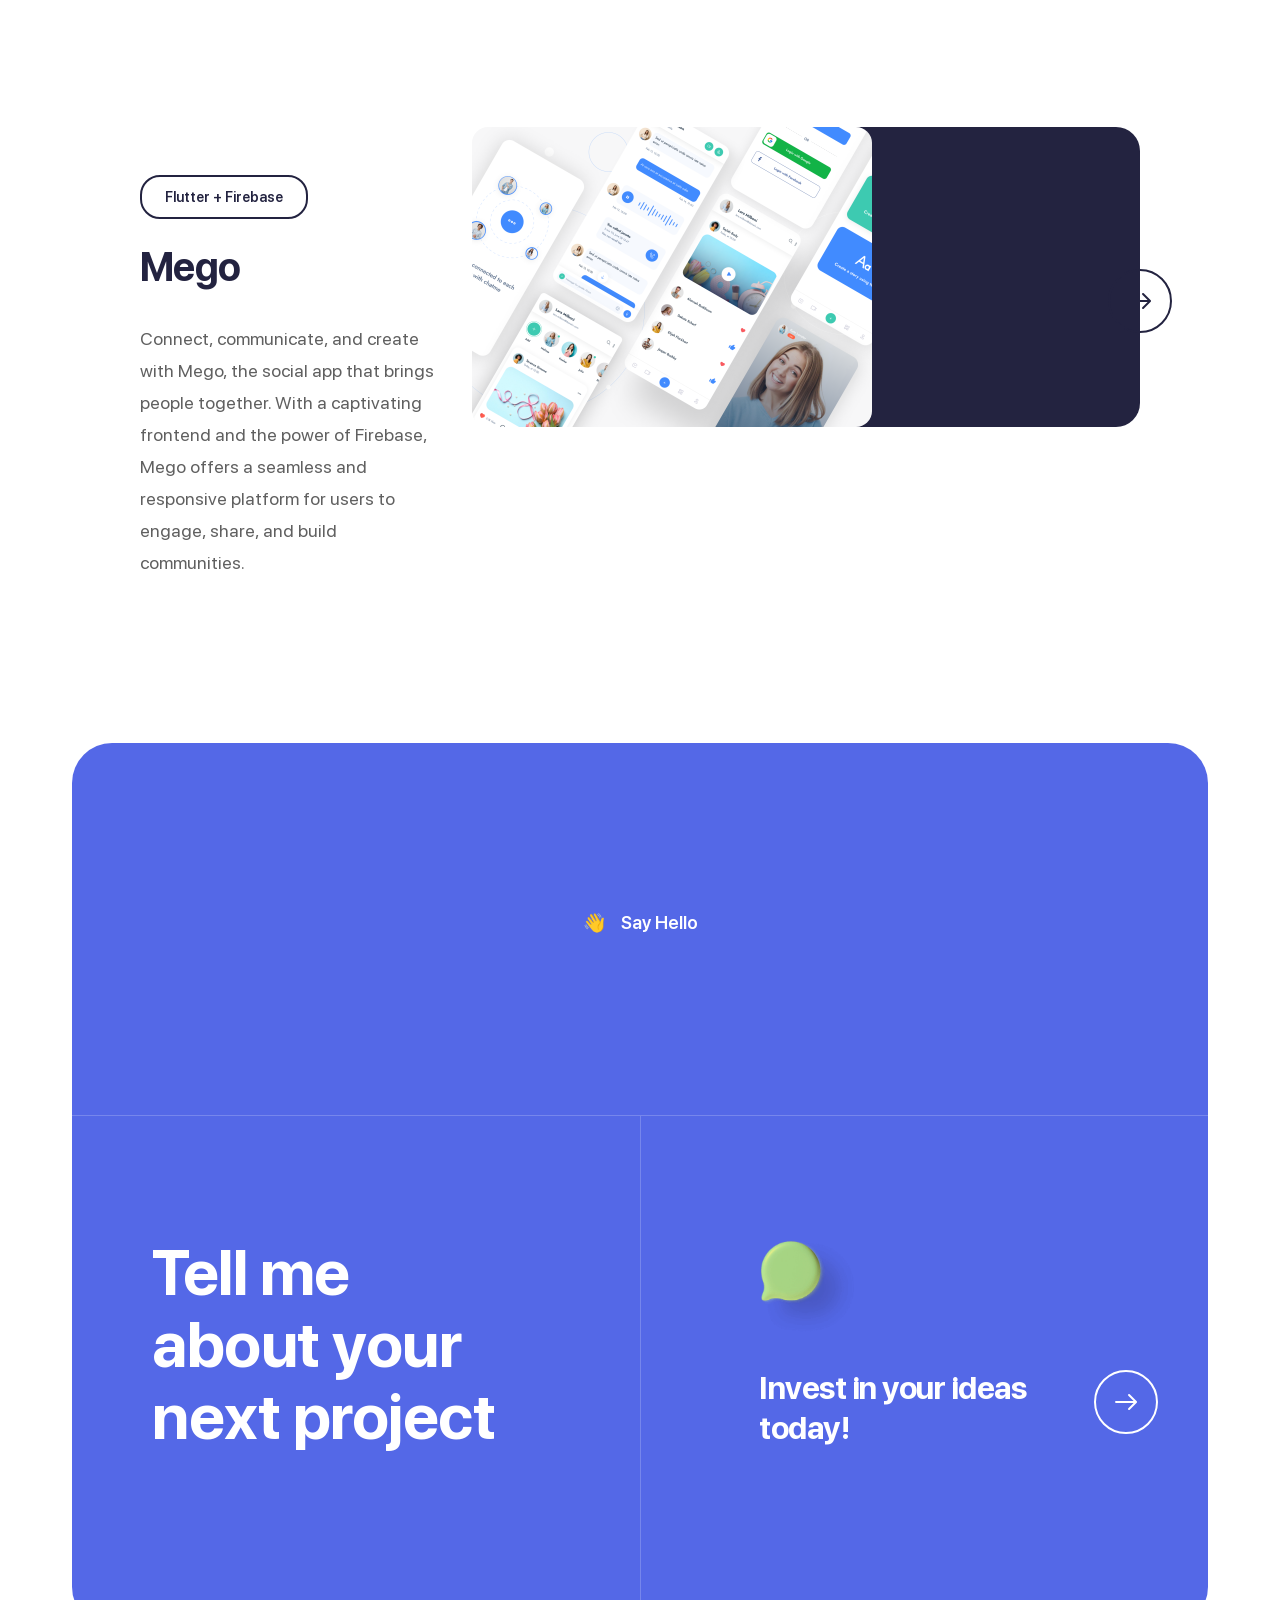
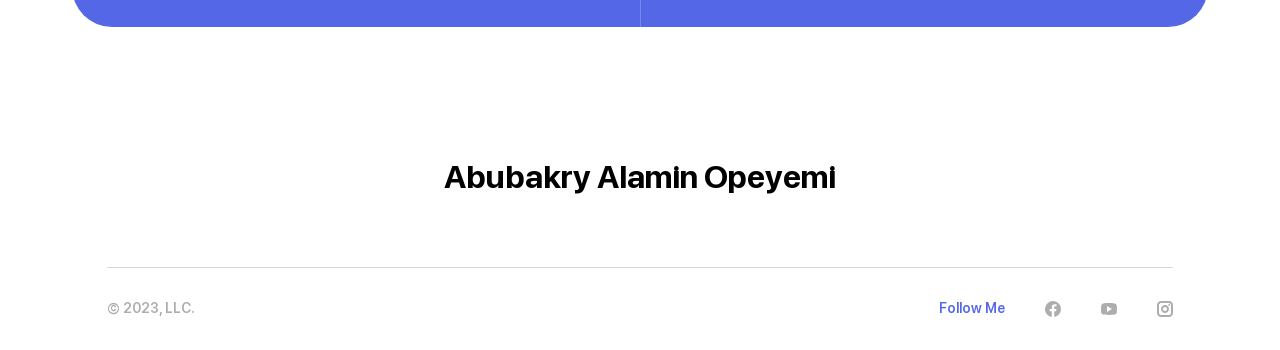
==== commit 876bc268: "site update" ====
--- a/index.html
+++ b/index.html
@@ -1,406 +1,481 @@
 <!DOCTYPE html>
 <html lang="en">
-  
+
 <!-- Mirrored from ui8-folio-agency.herokuapp.com/ by HTTrack Website Copier/3.x [XR&CO'2014], Sat, 29 Oct 2022 09:42:23 GMT -->
-<!-- Added by HTTrack --><meta http-equiv="content-type" content="text/html;charset=UTF-8" /><!-- /Added by HTTrack -->
+<!-- Added by HTTrack -->
+<meta http-equiv="content-type" content="text/html;charset=UTF-8" /><!-- /Added by HTTrack -->
+
 <head>
-    <meta charset="utf-8">
-    <title>Folio agency</title>
-    <meta http-equiv="X-UA-Compatible" content="IE=Edge">
-    <meta name="viewport" content="width=device-width, initial-scale=1, maximum-scale=1.0, user-scalable=no">
-    <meta name="format-detection" content="telephone=no">
-    <link rel="apple-touch-icon" sizes="180x180" href="img/apple-touch-icon.png">
-    <link rel="icon" type="image/png" sizes="32x32" href="img/favicon-32x32.png">
-    <link rel="icon" type="image/png" sizes="16x16" href="img/favicon-16x16.png">
-    <link rel="manifest" href="img/site.html">
-    <link rel="mask-icon" href="img/safari-pinned-tab.svg" color="#5bbad5">
-    <meta name="msapplication-TileColor" content="#da532c">
-    <meta name="theme-color" content="#ffffff">
-    <meta name="description" content="Production-ready Portfolio and Case Study Template for Design Agencies">
-    <meta name="twitter:card" content="summary">
-    <meta name="twitter:site" content="@ui8">
-    <meta name="twitter:title" content="Folio Agency">
-    <meta name="twitter:description" content="Production-ready Portfolio and Case Study Template for Design Agencies">
-    <meta name="twitter:creator" content="@ui8">
-    <meta name="twitter:image" content="img/twitter-card.jpg">
-    <meta property="og:title" content="Folio Agency">
-    <meta property="og:type" content="Article">
-    <meta property="og:url" content="https://ui8.net/ui8/products/folio-agency-kit">
-    <meta property="og:image" content="img/fb-og-image.jpg">
-    <meta property="og:description" content="Production-ready Portfolio and Case Study Template for Visual Designers">
-    <meta property="og:site_name" content="Folio Agency">
-    <meta property="fb:admins" content="132951670226590">
-    <link rel="stylesheet" media="all" href="css/app.css">
-    <script>
-      var viewportmeta = document.querySelector('meta[name="viewport"]');
-      if (viewportmeta)
-      {
-        if (screen.width < 375)
-        {
-          var newScale = screen.width / 375;
-          viewportmeta.content = 'width=375, minimum-scale=' + newScale + ', maximum-scale=1.0, user-scalable=no, initial-scale=' + newScale + '';
-        }
-        else
-        {
-          viewportmeta.content = 'width=device-width, maximum-scale=1.0, initial-scale=1.0';
-        }
+  <meta charset="utf-8">
+  <title>Abubakry Opeyemi | Portfolio</title>
+  <meta http-equiv="X-UA-Compatible" content="IE=Edge">
+  <meta name="viewport" content="width=device-width, initial-scale=1, maximum-scale=1.0, user-scalable=no">
+  <meta name="format-detection" content="telephone=no">
+  <link rel="apple-touch-icon" sizes="180x180" href="img/apple-touch-icon.png">
+  <link rel="icon" type="image/png" sizes="32x32" href="img/favicon-32x32.png">
+  <link rel="icon" type="image/png" sizes="16x16" href="img/favicon-16x16.png">
+  <link rel="manifest" href="img/site.html">
+  <link rel="mask-icon" href="img/safari-pinned-tab.svg" color="#5bbad5">
+  <meta name="msapplication-TileColor" content="#da532c">
+  <meta name="theme-color" content="#ffffff">
+  <meta name="description" content="Abubakry Opeyemi's Portfolio">
+  <meta name="twitter:card" content="summary">
+  <meta name="twitter:title" content="Abubakry Opeyemi | Portfolio">
+  <meta name="twitter:description" content="Abubakry Opeyemi's Portfolio">
+  <meta name="twitter:creator" content="@ui8">
+  <meta name="twitter:image" content="img/twitter-card.jpg">
+  <meta property="og:title" content="Abubakry Opeyemi | Portfolio">
+  <meta property="og:type" content="Article">
+  <meta property="og:image" content="img/fb-og-image.jpg">
+  <meta property="og:description" content="Abubakry Opeyemi's Portfolio">
+  <meta property="og:site_name" content="Abubakry Opeyemi | Portfolio">
+  <meta property="fb:admins" content="132951670226590">
+  <link rel="stylesheet" media="all" href="css/app.css">
+  <script>
+    var viewportmeta = document.querySelector('meta[name="viewport"]');
+    if (viewportmeta) {
+      if (screen.width < 375) {
+        var newScale = screen.width / 375;
+        viewportmeta.content = 'width=375, minimum-scale=' + newScale + ', maximum-scale=1.0, user-scalable=no, initial-scale=' + newScale + '';
       }
-
-    </script>
-  </head>
-  <body>
-    <div class="page">
-      <div class="main">
-        <div class="header js-header">
-          <div class="header__center center"><a class="myname" href="index-2.html"><p ></p>Abubakry Opeyemi</p></a><button class="header__btn btn btn_dark">Hire me</button></div>
-        </div>
-        <div class="main__center center">
-          <div class="main__wrap">
-            <h1 class="main__title title" data-aos>
-              <p><span>Elevating</span> <span>User</span></p>
-              <p><span>Experiences</span></p>
-              <p><span>Through</span> </p>
-              <p><span>Code.</span></p>
-            </h1>
-            <div class="main__info" data-aos="animation-translate-up" data-aos-delay="200">Crafting Seamless Mobile Experiences: Where Innovation Meets Code to Shape the Future of Mobile Apps</div>
-            <div class="main__btn" data-aos="animation-translate-up" data-aos-delay="400"><a class="btn btn_primary js-scroll" href="#projects">Recent Work</a></div><a class="main__scroll js-scroll" href="#details" data-aos="animation-translate-up">
-              <div class="main__icon">
-                <div class="main__arrows"><img class="main__pic" src="img/arrow-down.svg" alt=""><img class="main__pic" src="img/arrow-down.svg" alt=""></div>
-              </div>
-              <div class="main__text">Scroll down</div>
-            </a>
-          </div>
-          <div class="main__bg" data-aos>
-            <div class="main__preview"><img class="main__pic" src="img/main-pic-1.png" alt=""></div>
-            <div class="main__preview"><img class="main__pic" src="img/main-pic-2.png" alt=""></div>
-            <div class="main__preview"><img class="main__pic js-parallax" data-scale="1.6" data-orientation="up" src="img/main-pic-3.png" alt=""></div>
-            <div class="main__preview"><img class="main__pic js-parallax" data-scale="1.3" data-orientation="down" src="img/main-pic-4.png" alt=""></div>
-            <div class="main__preview"><img class="main__pic js-parallax" data-scale="1.2" data-orientation="right" src="img/main-pic-5.svg" alt=""></div>
-            <div class="main__preview"><img class="main__pic js-parallax" data-scale="1.5" data-orientation="down" src="img/main-pic-6.png" alt=""></div>
-          </div>
-        </div>
-        <div class="line"><svg class="line__svg" xmlns="http://www.w3.org/2000/svg" width="642" height="820">
-            <path class="path" fill="none" stroke="#d1ecfd" stroke-width="2" d="M67.002 1c-9.846 2.322-18.256 5.77-25.23 10.347C14.268 29.392 1 59 1 80.242c0 19.465 4.22 33.53 10.7 44.064 8.173 13.266 21.127 23.34 35.946 31.717S81 167.65 99.544 164.4s35.194-14.103 42.438-25.04c6.803-10.273 9.465-18.356 10.034-26.6.594-8.62.814-19.894-12.9-35.218-3.31-3.697-9.405-8.03-15.145-10.693-2.098-.973-14.094-6.014-27.454-5.476-11.45.46-24.028 5.89-30.787 11.675C50.498 86.087 44.87 111.313 47.656 129c2.55 16.172 13.563 35.116 33.645 48.24 11.517 7.526 26.962 13.923 42.67 16.554 15.095 2.53 36.494 6.735 53.47 12.248 16.285 5.29 28.394 11.897 31.848 13.942 6.62 3.92 11.166 8.683 13.38 10.648 4.286 3.803 19.582 21.91 25.16 36.19 9.54 24.417 8.908 49.09 8.256 54.772-1.8 15.703-7 27.963-12.697 37.603-9.28 15.704-21.97 24.68-33.526 28.574-10.768 3.63-20.613 2.77-24.24.96-5.258-2.624-13.262-6.02-18.323-15.728-.928-1.78-2.566-4.622-3.738-9.447-.664-2.732-1.82-19.51 3.738-34.634 2.365-6.435 7.644-21.235 18.323-34.158 14.42-17.453 35.752-33.512 45.406-39.992 16.803-11.278 32.187-19.34 48.6-22.522 3.183-.617 17.907-2.69 31.893-.54 13.195 2.03 25.598 8.157 31.39 11.784 12.017 7.524 21.507 18.63 28.876 37.773 1.484 3.855 2.396 10.446 2.868 15.367.5 5.11.503 8.59 0 14.718-1.117 13.603-4.78 29.58-14.285 47.846-3.29 6.323-8.076 14.9-16.05 25.698-4.696 6.36-13.85 17.642-27.464 33.846l-42.38 50.89c-16.087 20.25-28.28 36.992-36.11 52.17-5.392 10.447-15.198 27.915-20.753 48.628-1.272 4.743-5.466 30.186-2.688 54.394 2.714 23.655 12.28 45.97 21.036 60.27 19.17 31.318 50.474 51.02 59.716 55.687 19.282 9.734 45.952 18.277 76.11 25.364C399.75 772.703 430.5 777.88 466 785.023l175.725 33.055"></path>
+      else {
+        viewportmeta.content = 'width=device-width, maximum-scale=1.0, initial-scale=1.0';
+      }
+    }
+
+  </script>
+</head>
+
+<body>
+  <div class="page">
+    <div class="main">
+      <div class="header js-header">
+        <div class="header__center center"><a class="myname" href="index-2.html">
+            <p>Abubakry Opeyemi</p>
+          </a><button class="header__btn btn btn_dark">Hire me</button></div>
+      </div>
+      <div class="main__center center">
+        <div class="main__wrap">
+          <h1 class="main__title title" data-aos>
+            <p><span>Elevating</span> <span>User</span></p>
+            <p><span>Experiences</span></p>
+            <p><span>Through</span> </p>
+            <p><span>Code.</span></p>
+          </h1>
+          <div class="main__info" data-aos="animation-translate-up" data-aos-delay="100">Crafting Seamless Mobile
+            Experiences: Where Innovation Meets Code to Shape the Future of Mobile Apps</div>
+          <div class="main__btn" data-aos="animation-translate-up" data-aos-delay="200"><a
+              class="btn btn_dark js-scroll" href="#projects">Recent Work</a></div><a class="main__scroll js-scroll"
+            href="#details" data-aos="animation-translate-up">
+            <div class="main__icon">
+              <div class="main__arrows"><img class="main__pic" src="img/arrow-down.svg" alt=""><img class="main__pic"
+                  src="img/arrow-down.svg" alt=""></div>
+            </div>
+            <div class="main__text">Scroll down</div>
+          </a>
+        </div>
+        <!-- <div class="main__bg" data-aos>
+          <div class="main__preview"><img class="main__pic" src="img/main-pic-1.png" alt=""></div>
+          <div class="main__preview"><img class="main__pic" src="img/main-pic-2.png" alt=""></div>
+          <div class="main__preview"><img class="main__pic js-parallax" data-scale="1.6" data-orientation="up"
+              src="img/main-pic-3.png" alt=""></div>
+          <div class="main__preview"><img class="main__pic js-parallax" data-scale="1.3" data-orientation="down"
+              src="img/main-pic-4.png" alt=""></div>
+          <div class="main__preview"><img class="main__pic js-parallax" data-scale="1.2" data-orientation="right"
+              src="img/main-pic-5.svg" alt=""></div>
+          <div class="main__preview"><img class="main__pic js-parallax" data-scale="1.5" data-orientation="down"
+              src="img/main-pic-6.png" alt=""></div>
+        </div> -->
+      </div>
+      <div class="line"><svg class="line__svg" xmlns="http://www.w3.org/2000/svg" width="642" height="820">
+          <path class="path" fill="none" stroke="#d1ecfd" stroke-width="2"
+            d="M67.002 1c-9.846 2.322-18.256 5.77-25.23 10.347C14.268 29.392 1 59 1 80.242c0 19.465 4.22 33.53 10.7 44.064 8.173 13.266 21.127 23.34 35.946 31.717S81 167.65 99.544 164.4s35.194-14.103 42.438-25.04c6.803-10.273 9.465-18.356 10.034-26.6.594-8.62.814-19.894-12.9-35.218-3.31-3.697-9.405-8.03-15.145-10.693-2.098-.973-14.094-6.014-27.454-5.476-11.45.46-24.028 5.89-30.787 11.675C50.498 86.087 44.87 111.313 47.656 129c2.55 16.172 13.563 35.116 33.645 48.24 11.517 7.526 26.962 13.923 42.67 16.554 15.095 2.53 36.494 6.735 53.47 12.248 16.285 5.29 28.394 11.897 31.848 13.942 6.62 3.92 11.166 8.683 13.38 10.648 4.286 3.803 19.582 21.91 25.16 36.19 9.54 24.417 8.908 49.09 8.256 54.772-1.8 15.703-7 27.963-12.697 37.603-9.28 15.704-21.97 24.68-33.526 28.574-10.768 3.63-20.613 2.77-24.24.96-5.258-2.624-13.262-6.02-18.323-15.728-.928-1.78-2.566-4.622-3.738-9.447-.664-2.732-1.82-19.51 3.738-34.634 2.365-6.435 7.644-21.235 18.323-34.158 14.42-17.453 35.752-33.512 45.406-39.992 16.803-11.278 32.187-19.34 48.6-22.522 3.183-.617 17.907-2.69 31.893-.54 13.195 2.03 25.598 8.157 31.39 11.784 12.017 7.524 21.507 18.63 28.876 37.773 1.484 3.855 2.396 10.446 2.868 15.367.5 5.11.503 8.59 0 14.718-1.117 13.603-4.78 29.58-14.285 47.846-3.29 6.323-8.076 14.9-16.05 25.698-4.696 6.36-13.85 17.642-27.464 33.846l-42.38 50.89c-16.087 20.25-28.28 36.992-36.11 52.17-5.392 10.447-15.198 27.915-20.753 48.628-1.272 4.743-5.466 30.186-2.688 54.394 2.714 23.655 12.28 45.97 21.036 60.27 19.17 31.318 50.474 51.02 59.716 55.687 19.282 9.734 45.952 18.277 76.11 25.364C399.75 772.703 430.5 777.88 466 785.023l175.725 33.055">
+          </path>
+        </svg></div>
+    </div>
+    <div class="details js-details">
+      <div class="details__anchor anchor" id="details"></div>
+      <div class="bg">
+        <div class="bg__preview"><img class="bg__pic js-parallax" data-scale="1.3" data-orientation="left"
+            src="img/bg.svg" alt=""></div>
+      </div>
+      <div class="details__center center">
+        <div class="details__head head">
+          <div class="head__box">
+            <div class="head__stage stage" data-aos="animation-translate-right"><span class="stage__number">01.</span>
+              Who am I?<div class="stage__logo"><img class="stage__pic" src="img/logo-sm.png" alt=""></div>
+            </div>
+            <h2 class="head__title h2" data-aos="animation-scale-y" data-aos-delay="200">Hi, I'm Haddy. A Frontend
+              Developer based in Nigeria.</h2>
+          </div>
+          <div class="head__arrows arrows arrows_white" data-aos="animation-scale-y" data-aos-delay="400"><button
+              class="arrows__prev js-prev"><svg class="icon icon-arrow-prev">
+                <use xlink:href="img/sprite.svg#icon-arrow-prev"></use>
+              </svg></button><button class="arrows__next js-next"><svg class="icon icon-arrow-next">
+                <use xlink:href="img/sprite.svg#icon-arrow-next"></use>
+              </svg></button></div><select class="head__select js-details-select">
+            <option selected>Skills</option>
+            <!-- <option>Work</option> -->
+            <option>Beyound Code</option>
+            <option>Me in a Nutshell</option>
+            <option>More?</option>
+          </select>
+        </div>
+        <div class="details__body">
+          <div class="details__years" data-aos="animation-translate-right">
+
+            <div class="details__year js-details-year">Skill<div class="details__line">
+                <div class="details__dot"></div>
+              </div>
+            </div>
+            <!-- <div class="details__year js-details-year">Work<div class="details__line">
+                <div class="details__dot"></div>
+              </div>
+            </div> -->
+            <div class="details__year js-details-year">Beyound Code<div class="details__line">
+                <div class="details__dot"></div>
+              </div>
+            </div>
+            <div class="details__year js-details-year">Me in a Nutshell<div class="details__line">
+                <div class="details__dot"></div>
+              </div>
+            </div>
+            <div class="details__year js-details-year">More?<div class="details__line">
+              <div class="details__dot"></div>
+            </div>
+          </div>
+          </div>
+          <div class="details__container" data-aos="animation-translate-up">
+            <div class="details__inner">
+              <div class="details__slider js-details-slider"><a class="details__preview" href="https://github.com/haddiebakrie">
+                <img class="details__pic" src="img/skills1-01.png" alt=""></a><a class="details__preview" href="https://github.com/haddiebakrie">
+                <!-- <img class="details__pic" src="img/details-pic-2.png" alt=""></a><a class="details__preview" href="https://github.com/haddiebakrie"> -->
+                <img class="details__pic" src="img/skills1-02.png" alt=""></a><a class="details__preview" href="https://github.com/haddiebakrie">
+                <img class="details__pic" src="img/skills1-03.png" alt=""></a><a class="details__preview" href="https://github.com/haddiebakrie">
+                <img class="details__pic" src="img/skills1-04.png" alt=""></a></div>
+            </div>
+          </div>
+        </div>
+        <div class="details__foot">
+          <div class="details__wrap">
+            <h5 class="details__info h5" data-aos="animation-scale-y">Talk is cheap. Check out the code.</h5>
+            <div class="details__text" data-aos="animation-scale-y" data-aos-delay="200">I code beautifully and I love
+              what I do. See some of my projects</div>
+            <a href="#projects">
+              <div class="details__btn" data-aos="animation-scale-y" data-aos-delay="400"><button
+                  class="btn btn_primary">Projects</button></div>
+            </a>
+          </div>
+          <div class="details__counter" data-aos>
+            <div class="details__front"></div>
+            <div class="details__back">
+              <div class="details__number number">10</div>
+              <div class="details__category h6">Featured Projects </div>
+            </div>
+          </div>
+        </div>
+      </div>
+      <div class="line" data-aos="animation-line" data-aos-offset="0"><svg class="line__svg"
+          xmlns="http://www.w3.org/2000/svg" width="542" height="820">
+          <path fill="none" stroke="#323259" stroke-width="2"
+            d="M67.002 1c-9.846 2.322-18.256 5.77-25.23 10.347C14.268 29.392 1 59 1 80.242c0 19.465 4.22 33.53 10.7 44.064 8.173 13.266 21.127 23.34 35.946 31.717S81 167.65 99.544 164.4s35.194-14.103 42.438-25.04c6.803-10.273 9.465-18.356 10.034-26.6.594-8.62.814-19.894-12.9-35.218-3.31-3.697-9.405-8.03-15.145-10.693-2.098-.973-14.094-6.014-27.454-5.476-11.45.46-24.028 5.89-30.787 11.675C50.498 86.087 44.87 111.313 47.656 129c2.55 16.172 13.563 35.116 33.645 48.24 11.517 7.526 26.962 13.923 42.67 16.554 15.095 2.53 36.494 6.735 53.47 12.248 16.285 5.29 28.394 11.897 31.848 13.942 6.62 3.92 11.166 8.683 13.38 10.648 4.286 3.803 19.582 21.91 25.16 36.19 9.54 24.417 8.908 49.09 8.256 54.772-1.8 15.703-7 27.963-12.697 37.603-9.28 15.704-21.97 24.68-33.526 28.574-10.768 3.63-20.613 2.77-24.24.96-5.258-2.624-13.262-6.02-18.323-15.728-.928-1.78-2.566-4.622-3.738-9.447-.664-2.732-1.82-19.51 3.738-34.634 2.365-6.435 7.644-21.235 18.323-34.158 14.42-17.453 35.752-33.512 45.406-39.992 16.803-11.278 32.187-19.34 48.6-22.522 3.183-.617 17.907-2.69 31.893-.54 13.195 2.03 25.598 8.157 31.39 11.784 12.017 7.524 21.507 18.63 28.876 37.773 1.484 3.855 2.396 10.446 2.868 15.367.5 5.11.503 8.59 0 14.718-1.117 13.603-4.78 29.58-14.285 47.846-3.29 6.323-8.076 14.9-16.05 25.698-4.696 6.36-13.85 17.642-27.464 33.846l-42.38 50.89c-16.087 20.25-28.28 36.992-36.11 52.17-5.392 10.447-15.198 27.915-20.753 48.628-1.272 4.743-5.466 30.186-2.688 54.394 2.714 23.655 12.28 45.97 21.036 60.27 19.17 31.318 50.474 51.02 59.716 55.687 19.282 9.734 45.952 18.277 76.11 25.364C399.75 772.703 430.5 777.88 466 785.023l175.725 33.055">
+          </path>
+        </svg></div>
+    </div>
+    <div class="wrapper">
+      <div class="lines">
+        <div class="line" data-aos="animation-line" data-aos-offset="0"><svg class="line__svg"
+            xmlns="http://www.w3.org/2000/svg" width="542" height="820">
+            <path fill="none" stroke="#9A97ED" stroke-width="2"
+              d="M67.002 1c-9.846 2.322-18.256 5.77-25.23 10.347C14.268 29.392 1 59 1 80.242c0 19.465 4.22 33.53 10.7 44.064 8.173 13.266 21.127 23.34 35.946 31.717S81 167.65 99.544 164.4s35.194-14.103 42.438-25.04c6.803-10.273 9.465-18.356 10.034-26.6.594-8.62.814-19.894-12.9-35.218-3.31-3.697-9.405-8.03-15.145-10.693-2.098-.973-14.094-6.014-27.454-5.476-11.45.46-24.028 5.89-30.787 11.675C50.498 86.087 44.87 111.313 47.656 129c2.55 16.172 13.563 35.116 33.645 48.24 11.517 7.526 26.962 13.923 42.67 16.554 15.095 2.53 36.494 6.735 53.47 12.248 16.285 5.29 28.394 11.897 31.848 13.942 6.62 3.92 11.166 8.683 13.38 10.648 4.286 3.803 19.582 21.91 25.16 36.19 9.54 24.417 8.908 49.09 8.256 54.772-1.8 15.703-7 27.963-12.697 37.603-9.28 15.704-21.97 24.68-33.526 28.574-10.768 3.63-20.613 2.77-24.24.96-5.258-2.624-13.262-6.02-18.323-15.728-.928-1.78-2.566-4.622-3.738-9.447-.664-2.732-1.82-19.51 3.738-34.634 2.365-6.435 7.644-21.235 18.323-34.158 14.42-17.453 35.752-33.512 45.406-39.992 16.803-11.278 32.187-19.34 48.6-22.522 3.183-.617 17.907-2.69 31.893-.54 13.195 2.03 25.598 8.157 31.39 11.784 12.017 7.524 21.507 18.63 28.876 37.773 1.484 3.855 2.396 10.446 2.868 15.367.5 5.11.503 8.59 0 14.718-1.117 13.603-4.78 29.58-14.285 47.846-3.29 6.323-8.076 14.9-16.05 25.698-4.696 6.36-13.85 17.642-27.464 33.846l-42.38 50.89c-16.087 20.25-28.28 36.992-36.11 52.17-5.392 10.447-15.198 27.915-20.753 48.628-1.272 4.743-5.466 30.186-2.688 54.394 2.714 23.655 12.28 45.97 21.036 60.27 19.17 31.318 50.474 51.02 59.716 55.687 19.282 9.734 45.952 18.277 76.11 25.364C399.75 772.703 430.5 777.88 466 785.023l175.725 33.055">
+            </path>
           </svg></div>
-      </div>
-      <div class="details js-details">
-        <div class="details__anchor anchor" id="details"></div>
-        <div class="bg">
-          <div class="bg__preview"><img class="bg__pic js-parallax" data-scale="1.3" data-orientation="left" src="img/bg.svg" alt=""></div>
-        </div>
-        <div class="details__center center">
-          <div class="details__head head">
+        <div class="line" data-aos="animation-line" data-aos-offset="0"><svg class="line__svg"
+            xmlns="http://www.w3.org/2000/svg" width="542" height="820">
+            <path fill="none" stroke="#9A97ED" stroke-width="2"
+              d="M67.002 1c-9.846 2.322-18.256 5.77-25.23 10.347C14.268 29.392 1 59 1 80.242c0 19.465 4.22 33.53 10.7 44.064 8.173 13.266 21.127 23.34 35.946 31.717S81 167.65 99.544 164.4s35.194-14.103 42.438-25.04c6.803-10.273 9.465-18.356 10.034-26.6.594-8.62.814-19.894-12.9-35.218-3.31-3.697-9.405-8.03-15.145-10.693-2.098-.973-14.094-6.014-27.454-5.476-11.45.46-24.028 5.89-30.787 11.675C50.498 86.087 44.87 111.313 47.656 129c2.55 16.172 13.563 35.116 33.645 48.24 11.517 7.526 26.962 13.923 42.67 16.554 15.095 2.53 36.494 6.735 53.47 12.248 16.285 5.29 28.394 11.897 31.848 13.942 6.62 3.92 11.166 8.683 13.38 10.648 4.286 3.803 19.582 21.91 25.16 36.19 9.54 24.417 8.908 49.09 8.256 54.772-1.8 15.703-7 27.963-12.697 37.603-9.28 15.704-21.97 24.68-33.526 28.574-10.768 3.63-20.613 2.77-24.24.96-5.258-2.624-13.262-6.02-18.323-15.728-.928-1.78-2.566-4.622-3.738-9.447-.664-2.732-1.82-19.51 3.738-34.634 2.365-6.435 7.644-21.235 18.323-34.158 14.42-17.453 35.752-33.512 45.406-39.992 16.803-11.278 32.187-19.34 48.6-22.522 3.183-.617 17.907-2.69 31.893-.54 13.195 2.03 25.598 8.157 31.39 11.784 12.017 7.524 21.507 18.63 28.876 37.773 1.484 3.855 2.396 10.446 2.868 15.367.5 5.11.503 8.59 0 14.718-1.117 13.603-4.78 29.58-14.285 47.846-3.29 6.323-8.076 14.9-16.05 25.698-4.696 6.36-13.85 17.642-27.464 33.846l-42.38 50.89c-16.087 20.25-28.28 36.992-36.11 52.17-5.392 10.447-15.198 27.915-20.753 48.628-1.272 4.743-5.466 30.186-2.688 54.394 2.714 23.655 12.28 45.97 21.036 60.27 19.17 31.318 50.474 51.02 59.716 55.687 19.282 9.734 45.952 18.277 76.11 25.364C399.75 772.703 430.5 777.88 466 785.023l175.725 33.055">
+            </path>
+          </svg></div>
+      </div>
+      <div class="work js-work">
+        <div class="work__anchor anchor" id="work"></div>
+        <div class="work__center center">
+          <div class="work__head head">
             <div class="head__box">
-              <div class="head__stage stage" data-aos="animation-translate-right"><span class="stage__number">01.</span> Who am I?<div class="stage__logo"><img class="stage__pic" src="img/logo-sm.png" alt=""></div>
-              </div>
-              <h2 class="head__title h2" data-aos="animation-scale-y" data-aos-delay="200">Hi, I'm Haddy. A Frontend Developer based in Nigeria.</h2>
-            </div>
-            <div class="head__arrows arrows arrows_white" data-aos="animation-scale-y" data-aos-delay="400"><button class="arrows__prev js-prev"><svg class="icon icon-arrow-prev">
+              <div class="head__stage stage"><span class="stage__line" data-aos="animation-translate-right"><span
+                    class="stage__number">02.</span> What I Do</span>
+                <div class="stage__logo"><img class="stage__pic" src="img/logo-sm.png" alt=""></div>
+              </div>
+              <h2 class="head__title h2" data-aos="animation-scale-y" data-aos-delay="200">Here's a snapshot of what I
+                specialize in:</h2>
+            </div>
+            <div class="head__arrows arrows" data-aos="animation-scale-y" data-aos-delay="400"><button
+                class="arrows__prev js-prev"><svg class="icon icon-arrow-prev">
                   <use xlink:href="img/sprite.svg#icon-arrow-prev"></use>
                 </svg></button><button class="arrows__next js-next"><svg class="icon icon-arrow-next">
                   <use xlink:href="img/sprite.svg#icon-arrow-next"></use>
-                </svg></button></div><select class="head__select js-details-select">
-              <option>Skills</option>
-              <option>Work</option>
-              <option>Beyound Code</option>
-              <option>More?</option>
-              <option selected>Me in a Nutshell</option>
-            </select>
-          </div>
-          <div class="details__body">
-            <div class="details__years" data-aos="animation-translate-right">
-              
-              <div class="details__year js-details-year">Skill<div class="details__line">
-                  <div class="details__dot"></div>
-                </div>
-              </div>
-              <div class="details__year js-details-year">Work<div class="details__line">
-                <div class="details__dot"></div>
-              </div>
-            </div>
-              <div class="details__year js-details-year">Beyound Code<div class="details__line">
-                  <div class="details__dot"></div>
-                </div>
-              </div>
-              <div class="details__year js-details-year">Me in a Nutshell<div class="details__line">
-                  <div class="details__dot"></div>
-                </div>
-              </div>
-              <div class="details__year js-details-year">More?<div class="details__line">
-                  <div class="details__dot"></div>
-                </div>
-              </div>
-            </div>
-            <div class="details__container" data-aos="animation-translate-up">
-              <div class="details__inner">
-                <div class="details__slider js-details-slider"><a class="details__preview" href="case.html"><img class="details__pic" src="img/details-pic-1.png" alt=""></a><a class="details__preview" href="case.html"><img class="details__pic" src="img/details-pic-2.png" alt=""></a><a class="details__preview" href="case.html"><img class="details__pic" src="img/details-pic-3.png" alt=""></a><a class="details__preview" href="case.html"><img class="details__pic" src="img/details-pic-1.png" alt=""></a><a class="details__preview" href="case.html"><img class="details__pic" src="img/details-pic-2.png" alt=""></a></div>
-              </div>
-            </div>
-          </div>
-          <div class="details__foot">
-            <div class="details__wrap">
-              <h5 class="details__info h5" data-aos="animation-scale-y">Talk is cheap. Check out the code.</h5>
-              <div class="details__text" data-aos="animation-scale-y" data-aos-delay="200">I code beautifully and I love what I do. See some of my projects</div>
-              <div class="details__btn" data-aos="animation-scale-y" data-aos-delay="400"><button class="btn btn_primary">Projects</button></div>
-            </div>
-            <div class="details__counter" data-aos>
-              <div class="details__front"></div>
-              <div class="details__back">
-                <div class="details__number number">6</div>
-                <div class="details__category h6">Featured Projects </div>
-              </div>
-            </div>
-          </div>
-        </div>
-        <div class="line" data-aos="animation-line" data-aos-offset="0"><svg class="line__svg" xmlns="http://www.w3.org/2000/svg" width="542" height="820">
-            <path fill="none" stroke="#323259" stroke-width="2" d="M67.002 1c-9.846 2.322-18.256 5.77-25.23 10.347C14.268 29.392 1 59 1 80.242c0 19.465 4.22 33.53 10.7 44.064 8.173 13.266 21.127 23.34 35.946 31.717S81 167.65 99.544 164.4s35.194-14.103 42.438-25.04c6.803-10.273 9.465-18.356 10.034-26.6.594-8.62.814-19.894-12.9-35.218-3.31-3.697-9.405-8.03-15.145-10.693-2.098-.973-14.094-6.014-27.454-5.476-11.45.46-24.028 5.89-30.787 11.675C50.498 86.087 44.87 111.313 47.656 129c2.55 16.172 13.563 35.116 33.645 48.24 11.517 7.526 26.962 13.923 42.67 16.554 15.095 2.53 36.494 6.735 53.47 12.248 16.285 5.29 28.394 11.897 31.848 13.942 6.62 3.92 11.166 8.683 13.38 10.648 4.286 3.803 19.582 21.91 25.16 36.19 9.54 24.417 8.908 49.09 8.256 54.772-1.8 15.703-7 27.963-12.697 37.603-9.28 15.704-21.97 24.68-33.526 28.574-10.768 3.63-20.613 2.77-24.24.96-5.258-2.624-13.262-6.02-18.323-15.728-.928-1.78-2.566-4.622-3.738-9.447-.664-2.732-1.82-19.51 3.738-34.634 2.365-6.435 7.644-21.235 18.323-34.158 14.42-17.453 35.752-33.512 45.406-39.992 16.803-11.278 32.187-19.34 48.6-22.522 3.183-.617 17.907-2.69 31.893-.54 13.195 2.03 25.598 8.157 31.39 11.784 12.017 7.524 21.507 18.63 28.876 37.773 1.484 3.855 2.396 10.446 2.868 15.367.5 5.11.503 8.59 0 14.718-1.117 13.603-4.78 29.58-14.285 47.846-3.29 6.323-8.076 14.9-16.05 25.698-4.696 6.36-13.85 17.642-27.464 33.846l-42.38 50.89c-16.087 20.25-28.28 36.992-36.11 52.17-5.392 10.447-15.198 27.915-20.753 48.628-1.272 4.743-5.466 30.186-2.688 54.394 2.714 23.655 12.28 45.97 21.036 60.27 19.17 31.318 50.474 51.02 59.716 55.687 19.282 9.734 45.952 18.277 76.11 25.364C399.75 772.703 430.5 777.88 466 785.023l175.725 33.055"></path>
+                </svg></button></div>
+          </div>
+          <div class="work__inner" data-aos="animation-translate-up">
+            <div class="work__container">
+              <div class="work__slider js-work-slider">
+                <div class="work__slide">
+                  <div class="work__item">
+                    <div class="work__preview"><img class="work__pic" src="img/work-pic-1.png" alt=""></div>
+                    <h6 class="work__category h6">Cross-Platform Mobile Apps</h6>
+                  </div>
+                </div>
+                <div class="work__slide">
+                  <div class="work__item">
+                    <div class="work__preview"><img class="work__pic" src="img/work-pic-2.png" alt=""></div>
+                    <h6 class="work__category h6">Backend Development</h6>
+                  </div>
+                </div>
+                <div class="work__slide">
+                  <div class="work__item">
+                    <div class="work__preview"><img class="work__pic" src="img/work-pic-3.png" alt=""></div>
+                    <h6 class="work__category h6">User Interface (UI) Design</h6>
+                  </div>
+                </div>
+                <div class="work__slide">
+                  <div class="work__item">
+                    <div class="work__preview"><img class="work__pic" src="img/work-pic-4.png" alt=""></div>
+                    <h6 class="work__category h6">Code Optimization</h6>
+                  </div>
+                </div>
+                <div class="work__slide">
+                  <div class="work__item">
+                    <div class="work__preview"><img class="work__pic" src="img/work-pic-5.png" alt=""></div>
+                    <h6 class="work__category h6">Project Management</h6>
+                  </div>
+                </div>
+                <div class="work__slide">
+                  <div class="work__item">
+                    <div class="work__preview"><img class="work__pic" src="img/work-pic-6.png" alt=""></div>
+                    <h6 class="work__category h6">Web Development</h6>
+                  </div>
+                </div>
+              </div>
+            </div>
+          </div>
+        </div>
+      </div>
+    </div>
+    <div class="projects" id="projects">
+      <div class="projects__anchor anchor" id="projects"></div>
+      <div class="projects__center center">
+        <div class="projects__head head">
+          <div class="head__box">
+            <div class="head__stage stage"><span class="stage__line" data-aos="animation-translate-right"><span
+                  class="stage__number">03.</span>Projects</span>
+              <div class="stage__logo"><img class="stage__pic" src="img/logo-sm.png" alt=""></div>
+            </div>
+            <h2 class="head__title title" data-aos="animation-scale-y" data-aos-delay="50">Featured Projects</h2>
+            <div class="head__text" data-aos="animation-scale-y" data-aos-delay="50">Here is a curated collection of
+              Apps I've crafted. Each project is a testament to the endless possibilities of innovative design, precise
+              code, and a passion for delivering exceptional user experiences.</div>
+          </div>
+          <a href="https://github.com/haddiebakrie"><div class="head__btns" data-aos="animation-scale-y" data-aos-delay="50"><button
+              class="head__btn btn btn_dark">Visit Github</button></div></a>
+        </div>
+        <div class="projects__body">
+          <div class="projects__desc">
+            <div class="projects__category category" data-aos="animation-scale-y">Flutter</div>
+            <h4 class="projects__info h4" data-aos="animation-scale-y" data-aos-delay="50">PaYou (Frontend)</h4>
+            <div class="projects__text" data-aos="animation-scale-y" data-aos-delay="50">This fintech application
+              reimagines the way we manage our finances, offering a sleek and user-friendly frontend that empowers users
+              to take control of their financial well-being. The design is intuitive, and the code is optimized for
+              performance.</div><a class="projects__arrow arrow" data-aos="animation-scale-y" data-aos-delay="600"
+              href="https://github.com/haddiebakrie">
+              <div class="arrow__line"><svg class="icon icon-arrow-next">
+                  <use xlink:href="img/sprite.svg#icon-arrow-next"></use>
+                </svg><svg class="icon icon-arrow-next">
+                  <use xlink:href="img/sprite.svg#icon-arrow-next"></use>
+                </svg></div>
+            </a>
+          </div>
+          <div class="projects__preview"><a class="projects__view" href="https://github.com/haddiebakrie">view</a><a
+              class="projects__arrow arrow" href="https://github.com/haddiebakrie">
+              <div class="arrow__line"><svg class="icon icon-arrow-next">
+                  <use xlink:href="img/sprite.svg#icon-arrow-next"></use>
+                </svg><svg class="icon icon-arrow-next">
+                  <use xlink:href="img/sprite.svg#icon-arrow-next"></use>
+                </svg></div>
+            </a>
+            <div class="projects__img"><img class="projects__pic" data-scale="1.3" data-orientation="up"
+              src="img/payou.jpg" alt=""></div>
+          </div>
+        </div>
+        <div class="projects__body">
+          <div class="projects__desc">
+            <div class="projects__category category" data-aos="animation-scale-y">Flutter + FastAPI Backend</div>
+            <h4 class="projects__info h4" data-aos="animation-scale-y" data-aos-delay="50">Jojo</h4>
+            <div class="projects__text" data-aos="animation-scale-y" data-aos-offset="50">Jojo is where music meets
+              innovation. This music streaming platform boasts a captivating frontend and a robust FastAPI backend. It offers
+              a seamless listening experience, combining stunning design with the power of FastAPI for reliable,
+              streaming experience.</div><a class="projects__arrow arrow" data-aos="animation-scale-y"
+              data-aos-delay="400" href="https://github.com/haddiebakrie">
+              <div class="arrow__line"><svg class="icon icon-arrow-next">
+                  <use xlink:href="img/sprite.svg#icon-arrow-next"></use>
+                </svg><svg class="icon icon-arrow-next">
+                  <use xlink:href="img/sprite.svg#icon-arrow-next"></use>
+                </svg></div>
+            </a>
+          </div>
+          <div class="projects__preview"><a class="projects__view" href="https://github.com/haddiebakrie">view</a><a
+              class="projects__arrow arrow" href="https://github.com/haddiebakrie">
+              <div class="arrow__line"><svg class="icon icon-arrow-next">
+                  <use xlink:href="img/sprite.svg#icon-arrow-next"></use>
+                </svg><svg class="icon icon-arrow-next">
+                  <use xlink:href="img/sprite.svg#icon-arrow-next"></use>
+                </svg></div>
+            </a>
+            <div class="projects__img"><img class="projects__pic" data-scale="1.3" data-orientation="up"
+                src="img/jojo.png" alt=""></div>
+          </div>
+        </div>
+        <div class="projects__body">
+          <div class="projects__desc">
+            <div class="projects__category category" data-aos="animation-scale-y">Flutter + FastAPI Backend</div>
+            <h4 class="projects__info h4" data-aos="animation-scale-y" data-aos-delay="50">Feeda</h4>
+            <div class="projects__text" data-aos="animation-scale-y" data-aos-offset="50">This food e-commerce app
+              features a mouthwatering frontend and a FastAPI backend, ensuring fast and secure transactions. Browse,
+              order, and savor the flavors, all in a user-friendly digital environment.</div><a
+              class="projects__arrow arrow" data-aos="animation-scale-y" data-aos-delay="400" href="https://github.com/haddiebakrie">
+              <div class="arrow__line"><svg class="icon icon-arrow-next">
+                  <use xlink:href="img/sprite.svg#icon-arrow-next"></use>
+                </svg><svg class="icon icon-arrow-next">
+                  <use xlink:href="img/sprite.svg#icon-arrow-next"></use>
+                </svg></div>
+            </a>
+          </div>
+          <div class="projects__preview"><a class="projects__view" href="https://github.com/haddiebakrie">view</a><a
+              class="projects__arrow arrow" href="https://github.com/haddiebakrie">
+              <div class="arrow__line"><svg class="icon icon-arrow-next">
+                  <use xlink:href="img/sprite.svg#icon-arrow-next"></use>
+                </svg><svg class="icon icon-arrow-next">
+                  <use xlink:href="img/sprite.svg#icon-arrow-next"></use>
+                </svg></div>
+            </a>
+            <div class="projects__img"><img class="projects__pic" data-scale="1.3" data-orientation="up"
+                src="img/feeda.jpg" alt=""></div>
+          </div>
+        </div>
+        <div class="projects__body">
+          <div class="projects__desc">
+            <div class="projects__category category" data-aos="animation-scale-y">Flutter + Firebase</div>
+            <h4 class="projects__info h4" data-aos="animation-scale-y" data-aos-delay="50">Mego</h4>
+            <div class="projects__text" data-aos="animation-scale-y" data-aos-offset="50">Connect, communicate, and
+              create with Mego, the social app that brings people together. With a captivating frontend and the power of
+              Firebase, Mego offers a seamless and responsive platform for users to engage, share, and build
+              communities.</div><a class="projects__arrow arrow" data-aos="animation-scale-y" data-aos-delay="400"
+              href="https://github.com/haddiebakrie">
+              <div class="arrow__line"><svg class="icon icon-arrow-next">
+                  <use xlink:href="img/sprite.svg#icon-arrow-next"></use>
+                </svg><svg class="icon icon-arrow-next">
+                  <use xlink:href="img/sprite.svg#icon-arrow-next"></use>
+                </svg></div>
+            </a>
+          </div>
+          <div class="projects__preview"><a class="projects__view" href="https://github.com/haddiebakrie">view</a><a
+              class="projects__arrow arrow" href="https://github.com/haddiebakrie">
+              <div class="arrow__line"><svg class="icon icon-arrow-next">
+                  <use xlink:href="img/sprite.svg#icon-arrow-next"></use>
+                </svg><svg class="icon icon-arrow-next">
+                  <use xlink:href="img/sprite.svg#icon-arrow-next"></use>
+                </svg></div>
+            </a>
+            <div class="projects__img"><img class="projects__pic" data-scale="1.3" data-orientation="up"
+                src="img/mego.png" alt=""></div>
+          </div>
+        </div>
+        <!-- <div class="projects__text talent" data-aos="animation-scale-y" data-aos-offset="200"></div><p>These projects are more than just code and design; they are stories of innovation, user-centered design, and the skillful integration of technology. Each one has been a journey, and I'm excited to share them with you. Whether you're looking for inspiration or seeking a developer to bring your vision to life, feel free to explore these projects and get in touch to discuss your next digital adventure.</p></div> -->
+      </div>
+      <div class="lines">
+        <div class="line" data-aos="animation-line" data-aos-offset="0"><svg class="line__svg"
+            xmlns="http://www.w3.org/2000/svg" width="542" height="820">
+            <path fill="none" stroke="#9A97ED" stroke-width="2"
+              d="M67.002 1c-9.846 2.322-18.256 5.77-25.23 10.347C14.268 29.392 1 59 1 80.242c0 19.465 4.22 33.53 10.7 44.064 8.173 13.266 21.127 23.34 35.946 31.717S81 167.65 99.544 164.4s35.194-14.103 42.438-25.04c6.803-10.273 9.465-18.356 10.034-26.6.594-8.62.814-19.894-12.9-35.218-3.31-3.697-9.405-8.03-15.145-10.693-2.098-.973-14.094-6.014-27.454-5.476-11.45.46-24.028 5.89-30.787 11.675C50.498 86.087 44.87 111.313 47.656 129c2.55 16.172 13.563 35.116 33.645 48.24 11.517 7.526 26.962 13.923 42.67 16.554 15.095 2.53 36.494 6.735 53.47 12.248 16.285 5.29 28.394 11.897 31.848 13.942 6.62 3.92 11.166 8.683 13.38 10.648 4.286 3.803 19.582 21.91 25.16 36.19 9.54 24.417 8.908 49.09 8.256 54.772-1.8 15.703-7 27.963-12.697 37.603-9.28 15.704-21.97 24.68-33.526 28.574-10.768 3.63-20.613 2.77-24.24.96-5.258-2.624-13.262-6.02-18.323-15.728-.928-1.78-2.566-4.622-3.738-9.447-.664-2.732-1.82-19.51 3.738-34.634 2.365-6.435 7.644-21.235 18.323-34.158 14.42-17.453 35.752-33.512 45.406-39.992 16.803-11.278 32.187-19.34 48.6-22.522 3.183-.617 17.907-2.69 31.893-.54 13.195 2.03 25.598 8.157 31.39 11.784 12.017 7.524 21.507 18.63 28.876 37.773 1.484 3.855 2.396 10.446 2.868 15.367.5 5.11.503 8.59 0 14.718-1.117 13.603-4.78 29.58-14.285 47.846-3.29 6.323-8.076 14.9-16.05 25.698-4.696 6.36-13.85 17.642-27.464 33.846l-42.38 50.89c-16.087 20.25-28.28 36.992-36.11 52.17-5.392 10.447-15.198 27.915-20.753 48.628-1.272 4.743-5.466 30.186-2.688 54.394 2.714 23.655 12.28 45.97 21.036 60.27 19.17 31.318 50.474 51.02 59.716 55.687 19.282 9.734 45.952 18.277 76.11 25.364C399.75 772.703 430.5 777.88 466 785.023l175.725 33.055">
+            </path>
           </svg></div>
-      </div>
-      <div class="wrapper">
-        <div class="lines">
-          <div class="line" data-aos="animation-line" data-aos-offset="0"><svg class="line__svg" xmlns="http://www.w3.org/2000/svg" width="542" height="820">
-              <path fill="none" stroke="#9A97ED" stroke-width="2" d="M67.002 1c-9.846 2.322-18.256 5.77-25.23 10.347C14.268 29.392 1 59 1 80.242c0 19.465 4.22 33.53 10.7 44.064 8.173 13.266 21.127 23.34 35.946 31.717S81 167.65 99.544 164.4s35.194-14.103 42.438-25.04c6.803-10.273 9.465-18.356 10.034-26.6.594-8.62.814-19.894-12.9-35.218-3.31-3.697-9.405-8.03-15.145-10.693-2.098-.973-14.094-6.014-27.454-5.476-11.45.46-24.028 5.89-30.787 11.675C50.498 86.087 44.87 111.313 47.656 129c2.55 16.172 13.563 35.116 33.645 48.24 11.517 7.526 26.962 13.923 42.67 16.554 15.095 2.53 36.494 6.735 53.47 12.248 16.285 5.29 28.394 11.897 31.848 13.942 6.62 3.92 11.166 8.683 13.38 10.648 4.286 3.803 19.582 21.91 25.16 36.19 9.54 24.417 8.908 49.09 8.256 54.772-1.8 15.703-7 27.963-12.697 37.603-9.28 15.704-21.97 24.68-33.526 28.574-10.768 3.63-20.613 2.77-24.24.96-5.258-2.624-13.262-6.02-18.323-15.728-.928-1.78-2.566-4.622-3.738-9.447-.664-2.732-1.82-19.51 3.738-34.634 2.365-6.435 7.644-21.235 18.323-34.158 14.42-17.453 35.752-33.512 45.406-39.992 16.803-11.278 32.187-19.34 48.6-22.522 3.183-.617 17.907-2.69 31.893-.54 13.195 2.03 25.598 8.157 31.39 11.784 12.017 7.524 21.507 18.63 28.876 37.773 1.484 3.855 2.396 10.446 2.868 15.367.5 5.11.503 8.59 0 14.718-1.117 13.603-4.78 29.58-14.285 47.846-3.29 6.323-8.076 14.9-16.05 25.698-4.696 6.36-13.85 17.642-27.464 33.846l-42.38 50.89c-16.087 20.25-28.28 36.992-36.11 52.17-5.392 10.447-15.198 27.915-20.753 48.628-1.272 4.743-5.466 30.186-2.688 54.394 2.714 23.655 12.28 45.97 21.036 60.27 19.17 31.318 50.474 51.02 59.716 55.687 19.282 9.734 45.952 18.277 76.11 25.364C399.75 772.703 430.5 777.88 466 785.023l175.725 33.055"></path>
+        <div class="line" data-aos="animation-line" data-aos-offset="0"><svg class="line__svg"
+            xmlns="http://www.w3.org/2000/svg" width="542" height="820">
+            <path fill="none" stroke="#9A97ED" stroke-width="2"
+              d="M67.002 1c-9.846 2.322-18.256 5.77-25.23 10.347C14.268 29.392 1 59 1 80.242c0 19.465 4.22 33.53 10.7 44.064 8.173 13.266 21.127 23.34 35.946 31.717S81 167.65 99.544 164.4s35.194-14.103 42.438-25.04c6.803-10.273 9.465-18.356 10.034-26.6.594-8.62.814-19.894-12.9-35.218-3.31-3.697-9.405-8.03-15.145-10.693-2.098-.973-14.094-6.014-27.454-5.476-11.45.46-24.028 5.89-30.787 11.675C50.498 86.087 44.87 111.313 47.656 129c2.55 16.172 13.563 35.116 33.645 48.24 11.517 7.526 26.962 13.923 42.67 16.554 15.095 2.53 36.494 6.735 53.47 12.248 16.285 5.29 28.394 11.897 31.848 13.942 6.62 3.92 11.166 8.683 13.38 10.648 4.286 3.803 19.582 21.91 25.16 36.19 9.54 24.417 8.908 49.09 8.256 54.772-1.8 15.703-7 27.963-12.697 37.603-9.28 15.704-21.97 24.68-33.526 28.574-10.768 3.63-20.613 2.77-24.24.96-5.258-2.624-13.262-6.02-18.323-15.728-.928-1.78-2.566-4.622-3.738-9.447-.664-2.732-1.82-19.51 3.738-34.634 2.365-6.435 7.644-21.235 18.323-34.158 14.42-17.453 35.752-33.512 45.406-39.992 16.803-11.278 32.187-19.34 48.6-22.522 3.183-.617 17.907-2.69 31.893-.54 13.195 2.03 25.598 8.157 31.39 11.784 12.017 7.524 21.507 18.63 28.876 37.773 1.484 3.855 2.396 10.446 2.868 15.367.5 5.11.503 8.59 0 14.718-1.117 13.603-4.78 29.58-14.285 47.846-3.29 6.323-8.076 14.9-16.05 25.698-4.696 6.36-13.85 17.642-27.464 33.846l-42.38 50.89c-16.087 20.25-28.28 36.992-36.11 52.17-5.392 10.447-15.198 27.915-20.753 48.628-1.272 4.743-5.466 30.186-2.688 54.394 2.714 23.655 12.28 45.97 21.036 60.27 19.17 31.318 50.474 51.02 59.716 55.687 19.282 9.734 45.952 18.277 76.11 25.364C399.75 772.703 430.5 777.88 466 785.023l175.725 33.055">
+            </path>
+          </svg></div>
+      </div>
+    </div>
+    <div class="about">
+      <div class="about__center center">
+        <div class="about__container">
+          <div class="about__head">
+            <div class="about__icon" data-aos="animation-scale-y"><img class="about__pic" src="img/talk.png" alt="" />
+            </div>
+            <div class="about__logo" data-aos="animation-scale-y"><img class="about__pic" src="img/logo-sm-pink.png"
+                alt="" /></div>
+            <div class="about__hello" data-aos="animation-scale-y" data-aos-offset="200"><span>👋</span> Say Hello</div>
+          </div>
+          <div class="about__row">
+            <div class="about__col">
+              <h2 class="about__title h2" data-aos="animation-scale-y">Tell me about your next project</h2>
+              <div class="about__btn"><button class="btn btn_white">Contact Me</button></div>
+            </div>
+            <div class="about__col">
+              <div class="about__box">
+                <div class="about__icon" data-aos="animation-scale-y"><img class="about__pic" src="img/talk.png"
+                    alt="" /></div>
+                <div class="about__line" data-aos="animation-scale-y" data-aos-offset="200">
+                  <div class="about__text h5">Invest in your ideas today!</div><a class="about__arrow arrow" href="#">
+                    <div class="arrow__line"><svg class="icon icon-arrow-next">
+                        <use xlink:href="img/sprite.svg#icon-arrow-next"></use>
+                      </svg><svg class="icon icon-arrow-next">
+                        <use xlink:href="img/sprite.svg#icon-arrow-next"></use>
+                      </svg></div>
+                  </a>
+                </div>
+              </div>
+            </div>
+          </div>
+          <div class="line" data-aos="animation-line" data-aos-offset="0"><svg class="line__svg"
+              xmlns="http://www.w3.org/2000/svg" width="542" height="820">
+              <path fill="none" stroke="#ffffff" stroke-width="2"
+                d="M67.002 1c-9.846 2.322-18.256 5.77-25.23 10.347C14.268 29.392 1 59 1 80.242c0 19.465 4.22 33.53 10.7 44.064 8.173 13.266 21.127 23.34 35.946 31.717S81 167.65 99.544 164.4s35.194-14.103 42.438-25.04c6.803-10.273 9.465-18.356 10.034-26.6.594-8.62.814-19.894-12.9-35.218-3.31-3.697-9.405-8.03-15.145-10.693-2.098-.973-14.094-6.014-27.454-5.476-11.45.46-24.028 5.89-30.787 11.675C50.498 86.087 44.87 111.313 47.656 129c2.55 16.172 13.563 35.116 33.645 48.24 11.517 7.526 26.962 13.923 42.67 16.554 15.095 2.53 36.494 6.735 53.47 12.248 16.285 5.29 28.394 11.897 31.848 13.942 6.62 3.92 11.166 8.683 13.38 10.648 4.286 3.803 19.582 21.91 25.16 36.19 9.54 24.417 8.908 49.09 8.256 54.772-1.8 15.703-7 27.963-12.697 37.603-9.28 15.704-21.97 24.68-33.526 28.574-10.768 3.63-20.613 2.77-24.24.96-5.258-2.624-13.262-6.02-18.323-15.728-.928-1.78-2.566-4.622-3.738-9.447-.664-2.732-1.82-19.51 3.738-34.634 2.365-6.435 7.644-21.235 18.323-34.158 14.42-17.453 35.752-33.512 45.406-39.992 16.803-11.278 32.187-19.34 48.6-22.522 3.183-.617 17.907-2.69 31.893-.54 13.195 2.03 25.598 8.157 31.39 11.784 12.017 7.524 21.507 18.63 28.876 37.773 1.484 3.855 2.396 10.446 2.868 15.367.5 5.11.503 8.59 0 14.718-1.117 13.603-4.78 29.58-14.285 47.846-3.29 6.323-8.076 14.9-16.05 25.698-4.696 6.36-13.85 17.642-27.464 33.846l-42.38 50.89c-16.087 20.25-28.28 36.992-36.11 52.17-5.392 10.447-15.198 27.915-20.753 48.628-1.272 4.743-5.466 30.186-2.688 54.394 2.714 23.655 12.28 45.97 21.036 60.27 19.17 31.318 50.474 51.02 59.716 55.687 19.282 9.734 45.952 18.277 76.11 25.364C399.75 772.703 430.5 777.88 466 785.023l175.725 33.055">
+              </path>
             </svg></div>
-          <div class="line" data-aos="animation-line" data-aos-offset="0"><svg class="line__svg" xmlns="http://www.w3.org/2000/svg" width="542" height="820">
-              <path fill="none" stroke="#9A97ED" stroke-width="2" d="M67.002 1c-9.846 2.322-18.256 5.77-25.23 10.347C14.268 29.392 1 59 1 80.242c0 19.465 4.22 33.53 10.7 44.064 8.173 13.266 21.127 23.34 35.946 31.717S81 167.65 99.544 164.4s35.194-14.103 42.438-25.04c6.803-10.273 9.465-18.356 10.034-26.6.594-8.62.814-19.894-12.9-35.218-3.31-3.697-9.405-8.03-15.145-10.693-2.098-.973-14.094-6.014-27.454-5.476-11.45.46-24.028 5.89-30.787 11.675C50.498 86.087 44.87 111.313 47.656 129c2.55 16.172 13.563 35.116 33.645 48.24 11.517 7.526 26.962 13.923 42.67 16.554 15.095 2.53 36.494 6.735 53.47 12.248 16.285 5.29 28.394 11.897 31.848 13.942 6.62 3.92 11.166 8.683 13.38 10.648 4.286 3.803 19.582 21.91 25.16 36.19 9.54 24.417 8.908 49.09 8.256 54.772-1.8 15.703-7 27.963-12.697 37.603-9.28 15.704-21.97 24.68-33.526 28.574-10.768 3.63-20.613 2.77-24.24.96-5.258-2.624-13.262-6.02-18.323-15.728-.928-1.78-2.566-4.622-3.738-9.447-.664-2.732-1.82-19.51 3.738-34.634 2.365-6.435 7.644-21.235 18.323-34.158 14.42-17.453 35.752-33.512 45.406-39.992 16.803-11.278 32.187-19.34 48.6-22.522 3.183-.617 17.907-2.69 31.893-.54 13.195 2.03 25.598 8.157 31.39 11.784 12.017 7.524 21.507 18.63 28.876 37.773 1.484 3.855 2.396 10.446 2.868 15.367.5 5.11.503 8.59 0 14.718-1.117 13.603-4.78 29.58-14.285 47.846-3.29 6.323-8.076 14.9-16.05 25.698-4.696 6.36-13.85 17.642-27.464 33.846l-42.38 50.89c-16.087 20.25-28.28 36.992-36.11 52.17-5.392 10.447-15.198 27.915-20.753 48.628-1.272 4.743-5.466 30.186-2.688 54.394 2.714 23.655 12.28 45.97 21.036 60.27 19.17 31.318 50.474 51.02 59.716 55.687 19.282 9.734 45.952 18.277 76.11 25.364C399.75 772.703 430.5 777.88 466 785.023l175.725 33.055"></path>
-            </svg></div>
-        </div>
-        <div class="work js-work">
-          <div class="work__anchor anchor" id="work"></div>
-          <div class="work__center center">
-            <div class="work__head head">
-              <div class="head__box">
-                <div class="head__stage stage"><span class="stage__line" data-aos="animation-translate-right"><span class="stage__number">02.</span> What I Do</span>
-                  <div class="stage__logo"><img class="stage__pic" src="img/logo-sm.png" alt=""></div>
-                </div>
-                <h2 class="head__title h2" data-aos="animation-scale-y" data-aos-delay="200">Here's a snapshot of what I specialize in:</h2>
-              </div>
-              <div class="head__arrows arrows" data-aos="animation-scale-y" data-aos-delay="400"><button class="arrows__prev js-prev"><svg class="icon icon-arrow-prev">
-                    <use xlink:href="img/sprite.svg#icon-arrow-prev"></use>
-                  </svg></button><button class="arrows__next js-next"><svg class="icon icon-arrow-next">
-                    <use xlink:href="img/sprite.svg#icon-arrow-next"></use>
-                  </svg></button></div>
-            </div>
-            <div class="work__inner" data-aos="animation-translate-up">
-              <div class="work__container">
-                <div class="work__slider js-work-slider">
-                  <div class="work__slide">
-                    <div class="work__item">
-                      <div class="work__preview"><img class="work__pic" src="img/work-pic-1.png" alt=""></div>
-                      <h6 class="work__category h6">Cross-Platform Mobile Apps</h6>
-                    </div>
-                  </div>
-                  <div class="work__slide">
-                    <div class="work__item">
-                      <div class="work__preview"><img class="work__pic" src="img/work-pic-2.png" alt=""></div>
-                      <h6 class="work__category h6">Backend Development</h6>
-                    </div>
-                  </div>
-                  <div class="work__slide">
-                    <div class="work__item">
-                      <div class="work__preview"><img class="work__pic" src="img/work-pic-3.png" alt=""></div>
-                      <h6 class="work__category h6">User Interface (UI) Design</h6>
-                    </div>
-                  </div>
-                  <div class="work__slide">
-                    <div class="work__item">
-                      <div class="work__preview"><img class="work__pic" src="img/work-pic-4.png" alt=""></div>
-                      <h6 class="work__category h6">Code Optimization</h6>
-                    </div>
-                  </div>
-                  <div class="work__slide">
-                    <div class="work__item">
-                      <div class="work__preview"><img class="work__pic" src="img/work-pic-5.png" alt=""></div>
-                      <h6 class="work__category h6">Project Management</h6>
-                    </div>
-                  </div>
-                  <div class="work__slide">
-                    <div class="work__item">
-                      <div class="work__preview"><img class="work__pic" src="img/work-pic-6.png" alt=""></div>
-                      <h6 class="work__category h6">Web Development</h6>
-                    </div>
-                  </div>
-                </div>
-              </div>
-            </div>
-          </div>
-        </div>
-      </div>
-      <div class="projects">
-        <div class="projects__anchor anchor" id="projects"></div>
-        <div class="projects__center center">
-          <div class="projects__head head">
-            <div class="head__box">
-              <div class="head__stage stage"><span class="stage__line" data-aos="animation-translate-right"><span class="stage__number">03.</span>Projects</span>
-                <div class="stage__logo"><img class="stage__pic" src="img/logo-sm.png" alt=""></div>
-              </div>
-              <h2 class="head__title title" data-aos="animation-scale-y" data-aos-delay="200">Featured Projects</h2>
-              <div class="head__text" data-aos="animation-scale-y" data-aos-delay="400">Here is a curated collection of Apps I've crafted. Each project is a testament to the endless possibilities of innovative design, precise code, and a passion for delivering exceptional user experiences.</div>
-            </div>
-            <div class="head__btns" data-aos="animation-scale-y" data-aos-delay="400"><button class="head__btn btn btn_primary">Visit Github</button></div>
-          </div>
-          <div class="projects__body">
-            <div class="projects__desc">
-              <div class="projects__category category" data-aos="animation-scale-y">Flutter</div>
-              <h4 class="projects__info h4" data-aos="animation-scale-y" data-aos-delay="200">Braketpay (Frontend)</h4>
-              <div class="projects__text" data-aos="animation-scale-y" data-aos-delay="400">This fintech application reimagines the way we manage our finances, offering a sleek and user-friendly frontend that empowers users to take control of their financial well-being. The design is intuitive, and the code is optimized for performance.</div><a class="projects__arrow arrow" data-aos="animation-scale-y" data-aos-delay="600" href="case.html">
-                <div class="arrow__line"><svg class="icon icon-arrow-next">
-                    <use xlink:href="img/sprite.svg#icon-arrow-next"></use>
-                  </svg><svg class="icon icon-arrow-next">
-                    <use xlink:href="img/sprite.svg#icon-arrow-next"></use>
-                  </svg></div>
-              </a>
-            </div>
-            <div class="projects__preview"><a class="projects__view" href="case.html">view</a><a class="projects__arrow arrow" href="case.html">
-                <div class="arrow__line"><svg class="icon icon-arrow-next">
-                    <use xlink:href="img/sprite.svg#icon-arrow-next"></use>
-                  </svg><svg class="icon icon-arrow-next">
-                    <use xlink:href="img/sprite.svg#icon-arrow-next"></use>
-                  </svg></div>
-              </a>
-              <div class="projects__img">
-                <p class="video-play">Hover to Play</p>
-                <video onmouseover="this.play()" onmouseout="this.pause();this.currentTime=0;" class="projects__pic" poster="https://i.pinimg.com/564x/9b/65/68/9b65688274d8691f227e6c3a5b3ed5ec.jpg" preload="auto" src="https://v1.pinimg.com/videos/mc/720p/dd/3d/bf/dd3dbfc4c9aa6cef4d517707b3a15fe3.mp4"></video>
-              </div>
-            </div>
-          </div>
-          <div class="projects__body">
-            <div class="projects__desc">
-              <div class="projects__category category" data-aos="animation-scale-y">Flutter + Django Backend</div>
-              <h4 class="projects__info h4" data-aos="animation-scale-y" data-aos-delay="200">Jojo</h4>
-              <div class="projects__text" data-aos="animation-scale-y" data-aos-offset="200">Jojo is where commerce meets innovation. This e-commerce platform boasts a captivating frontend and a robust Django backend. It offers a seamless shopping experience, combining stunning design with the power of Django for reliable, data-driven transactions.</div><a class="projects__arrow arrow" data-aos="animation-scale-y" data-aos-delay="400" href="case.html">
-                <div class="arrow__line"><svg class="icon icon-arrow-next">
-                    <use xlink:href="img/sprite.svg#icon-arrow-next"></use>
-                  </svg><svg class="icon icon-arrow-next">
-                    <use xlink:href="img/sprite.svg#icon-arrow-next"></use>
-                  </svg></div>
-              </a>
-            </div>
-            <div class="projects__preview"><a class="projects__view" href="case.html">view</a><a class="projects__arrow arrow" href="case.html">
-                <div class="arrow__line"><svg class="icon icon-arrow-next">
-                    <use xlink:href="img/sprite.svg#icon-arrow-next"></use>
-                  </svg><svg class="icon icon-arrow-next">
-                    <use xlink:href="img/sprite.svg#icon-arrow-next"></use>
-                  </svg></div>
-              </a>
-              <div class="projects__img"><img class="projects__pic js-parallax" data-scale="1.3" data-orientation="up" src="img/projects-pic-1.png" alt=""></div>
-            </div>
-          </div>
-          <div class="projects__body">
-            <div class="projects__desc">
-              <div class="projects__category category" data-aos="animation-scale-y">Flutter + FastAPI Backend</div>
-              <h4 class="projects__info h4" data-aos="animation-scale-y" data-aos-delay="200">Feeda</h4>
-              <div class="projects__text" data-aos="animation-scale-y" data-aos-offset="200">This food e-commerce app features a mouthwatering frontend and a FastAPI backend, ensuring fast and secure transactions. Browse, order, and savor the flavors, all in a user-friendly digital environment.</div><a class="projects__arrow arrow" data-aos="animation-scale-y" data-aos-delay="400" href="case.html">
-                <div class="arrow__line"><svg class="icon icon-arrow-next">
-                    <use xlink:href="img/sprite.svg#icon-arrow-next"></use>
-                  </svg><svg class="icon icon-arrow-next">
-                    <use xlink:href="img/sprite.svg#icon-arrow-next"></use>
-                  </svg></div>
-              </a>
-            </div>
-            <div class="projects__preview"><a class="projects__view" href="case.html">view</a><a class="projects__arrow arrow" href="case.html">
-                <div class="arrow__line"><svg class="icon icon-arrow-next">
-                    <use xlink:href="img/sprite.svg#icon-arrow-next"></use>
-                  </svg><svg class="icon icon-arrow-next">
-                    <use xlink:href="img/sprite.svg#icon-arrow-next"></use>
-                  </svg></div>
-              </a>
-              <div class="projects__img"><img class="projects__pic js-parallax" data-scale="1.3" data-orientation="up" src="img/projects-pic-1.png" alt=""></div>
-            </div>
-          </div>
-          <div class="projects__body">
-            <div class="projects__desc">
-              <div class="projects__category category" data-aos="animation-scale-y">Flutter + Firebase</div>
-              <h4 class="projects__info h4" data-aos="animation-scale-y" data-aos-delay="200">Mego</h4>
-              <div class="projects__text" data-aos="animation-scale-y" data-aos-offset="200">Connect, communicate, and create with Mego, the social app that brings people together. With a captivating frontend and the power of Firebase, Mego offers a seamless and responsive platform for users to engage, share, and build communities.</div><a class="projects__arrow arrow" data-aos="animation-scale-y" data-aos-delay="400" href="case.html">
-                <div class="arrow__line"><svg class="icon icon-arrow-next">
-                    <use xlink:href="img/sprite.svg#icon-arrow-next"></use>
-                  </svg><svg class="icon icon-arrow-next">
-                    <use xlink:href="img/sprite.svg#icon-arrow-next"></use>
-                  </svg></div>
-              </a>
-            </div>
-            <div class="projects__preview"><a class="projects__view" href="case.html">view</a><a class="projects__arrow arrow" href="case.html">
-                <div class="arrow__line"><svg class="icon icon-arrow-next">
-                    <use xlink:href="img/sprite.svg#icon-arrow-next"></use>
-                  </svg><svg class="icon icon-arrow-next">
-                    <use xlink:href="img/sprite.svg#icon-arrow-next"></use>
-                  </svg></div>
-              </a>
-              <div class="projects__img"><img class="projects__pic js-parallax" data-scale="1.3" data-orientation="up" src="img/projects-pic-1.png" alt=""></div>
-            </div>
-          </div>
-          <!-- <div class="projects__text talent" data-aos="animation-scale-y" data-aos-offset="200"></div><p>These projects are more than just code and design; they are stories of innovation, user-centered design, and the skillful integration of technology. Each one has been a journey, and I'm excited to share them with you. Whether you're looking for inspiration or seeking a developer to bring your vision to life, feel free to explore these projects and get in touch to discuss your next digital adventure.</p></div> -->
-        </div>
-        <div class="lines">
-          <div class="line" data-aos="animation-line" data-aos-offset="0"><svg class="line__svg" xmlns="http://www.w3.org/2000/svg" width="542" height="820">
-              <path fill="none" stroke="#9A97ED" stroke-width="2" d="M67.002 1c-9.846 2.322-18.256 5.77-25.23 10.347C14.268 29.392 1 59 1 80.242c0 19.465 4.22 33.53 10.7 44.064 8.173 13.266 21.127 23.34 35.946 31.717S81 167.65 99.544 164.4s35.194-14.103 42.438-25.04c6.803-10.273 9.465-18.356 10.034-26.6.594-8.62.814-19.894-12.9-35.218-3.31-3.697-9.405-8.03-15.145-10.693-2.098-.973-14.094-6.014-27.454-5.476-11.45.46-24.028 5.89-30.787 11.675C50.498 86.087 44.87 111.313 47.656 129c2.55 16.172 13.563 35.116 33.645 48.24 11.517 7.526 26.962 13.923 42.67 16.554 15.095 2.53 36.494 6.735 53.47 12.248 16.285 5.29 28.394 11.897 31.848 13.942 6.62 3.92 11.166 8.683 13.38 10.648 4.286 3.803 19.582 21.91 25.16 36.19 9.54 24.417 8.908 49.09 8.256 54.772-1.8 15.703-7 27.963-12.697 37.603-9.28 15.704-21.97 24.68-33.526 28.574-10.768 3.63-20.613 2.77-24.24.96-5.258-2.624-13.262-6.02-18.323-15.728-.928-1.78-2.566-4.622-3.738-9.447-.664-2.732-1.82-19.51 3.738-34.634 2.365-6.435 7.644-21.235 18.323-34.158 14.42-17.453 35.752-33.512 45.406-39.992 16.803-11.278 32.187-19.34 48.6-22.522 3.183-.617 17.907-2.69 31.893-.54 13.195 2.03 25.598 8.157 31.39 11.784 12.017 7.524 21.507 18.63 28.876 37.773 1.484 3.855 2.396 10.446 2.868 15.367.5 5.11.503 8.59 0 14.718-1.117 13.603-4.78 29.58-14.285 47.846-3.29 6.323-8.076 14.9-16.05 25.698-4.696 6.36-13.85 17.642-27.464 33.846l-42.38 50.89c-16.087 20.25-28.28 36.992-36.11 52.17-5.392 10.447-15.198 27.915-20.753 48.628-1.272 4.743-5.466 30.186-2.688 54.394 2.714 23.655 12.28 45.97 21.036 60.27 19.17 31.318 50.474 51.02 59.716 55.687 19.282 9.734 45.952 18.277 76.11 25.364C399.75 772.703 430.5 777.88 466 785.023l175.725 33.055"></path>
-            </svg></div>
-          <div class="line" data-aos="animation-line" data-aos-offset="0"><svg class="line__svg" xmlns="http://www.w3.org/2000/svg" width="542" height="820">
-              <path fill="none" stroke="#9A97ED" stroke-width="2" d="M67.002 1c-9.846 2.322-18.256 5.77-25.23 10.347C14.268 29.392 1 59 1 80.242c0 19.465 4.22 33.53 10.7 44.064 8.173 13.266 21.127 23.34 35.946 31.717S81 167.65 99.544 164.4s35.194-14.103 42.438-25.04c6.803-10.273 9.465-18.356 10.034-26.6.594-8.62.814-19.894-12.9-35.218-3.31-3.697-9.405-8.03-15.145-10.693-2.098-.973-14.094-6.014-27.454-5.476-11.45.46-24.028 5.89-30.787 11.675C50.498 86.087 44.87 111.313 47.656 129c2.55 16.172 13.563 35.116 33.645 48.24 11.517 7.526 26.962 13.923 42.67 16.554 15.095 2.53 36.494 6.735 53.47 12.248 16.285 5.29 28.394 11.897 31.848 13.942 6.62 3.92 11.166 8.683 13.38 10.648 4.286 3.803 19.582 21.91 25.16 36.19 9.54 24.417 8.908 49.09 8.256 54.772-1.8 15.703-7 27.963-12.697 37.603-9.28 15.704-21.97 24.68-33.526 28.574-10.768 3.63-20.613 2.77-24.24.96-5.258-2.624-13.262-6.02-18.323-15.728-.928-1.78-2.566-4.622-3.738-9.447-.664-2.732-1.82-19.51 3.738-34.634 2.365-6.435 7.644-21.235 18.323-34.158 14.42-17.453 35.752-33.512 45.406-39.992 16.803-11.278 32.187-19.34 48.6-22.522 3.183-.617 17.907-2.69 31.893-.54 13.195 2.03 25.598 8.157 31.39 11.784 12.017 7.524 21.507 18.63 28.876 37.773 1.484 3.855 2.396 10.446 2.868 15.367.5 5.11.503 8.59 0 14.718-1.117 13.603-4.78 29.58-14.285 47.846-3.29 6.323-8.076 14.9-16.05 25.698-4.696 6.36-13.85 17.642-27.464 33.846l-42.38 50.89c-16.087 20.25-28.28 36.992-36.11 52.17-5.392 10.447-15.198 27.915-20.753 48.628-1.272 4.743-5.466 30.186-2.688 54.394 2.714 23.655 12.28 45.97 21.036 60.27 19.17 31.318 50.474 51.02 59.716 55.687 19.282 9.734 45.952 18.277 76.11 25.364C399.75 772.703 430.5 777.88 466 785.023l175.725 33.055"></path>
-            </svg></div>
-        </div>
-      </div>
-      <div class="about">
-        <div class="about__center center">
-          <div class="about__container">
-            <div class="about__head">
-              <div class="about__icon" data-aos="animation-scale-y"><img class="about__pic" src="img/talk.png" alt="" /></div>
-              <div class="about__logo" data-aos="animation-scale-y"><img class="about__pic" src="img/logo-sm-pink.png" alt="" /></div>
-              <div class="about__hello" data-aos="animation-scale-y" data-aos-offset="200"><span>👋</span> Say Hello</div>
-            </div>
-            <div class="about__row">
-              <div class="about__col">
-                <h2 class="about__title h2" data-aos="animation-scale-y">Tell me about your next project</h2>
-                <div class="about__btn"><button class="btn btn_white">Contact Me</button></div>
-              </div>
-              <div class="about__col">
-                <div class="about__box">
-                  <div class="about__icon" data-aos="animation-scale-y"><img class="about__pic" src="img/talk.png" alt="" /></div>
-                  <div class="about__line" data-aos="animation-scale-y" data-aos-offset="200">
-                    <div class="about__text h5">Invest in your ideas today!</div><a class="about__arrow arrow" href="#">
-                      <div class="arrow__line"><svg class="icon icon-arrow-next">
-                          <use xlink:href="img/sprite.svg#icon-arrow-next"></use>
-                        </svg><svg class="icon icon-arrow-next">
-                          <use xlink:href="img/sprite.svg#icon-arrow-next"></use>
-                        </svg></div>
-                    </a>
-                  </div>
-                </div>
-              </div>
-            </div>
-            <div class="line" data-aos="animation-line" data-aos-offset="0"><svg class="line__svg" xmlns="http://www.w3.org/2000/svg" width="542" height="820">
-                <path fill="none" stroke="#ffffff" stroke-width="2" d="M67.002 1c-9.846 2.322-18.256 5.77-25.23 10.347C14.268 29.392 1 59 1 80.242c0 19.465 4.22 33.53 10.7 44.064 8.173 13.266 21.127 23.34 35.946 31.717S81 167.65 99.544 164.4s35.194-14.103 42.438-25.04c6.803-10.273 9.465-18.356 10.034-26.6.594-8.62.814-19.894-12.9-35.218-3.31-3.697-9.405-8.03-15.145-10.693-2.098-.973-14.094-6.014-27.454-5.476-11.45.46-24.028 5.89-30.787 11.675C50.498 86.087 44.87 111.313 47.656 129c2.55 16.172 13.563 35.116 33.645 48.24 11.517 7.526 26.962 13.923 42.67 16.554 15.095 2.53 36.494 6.735 53.47 12.248 16.285 5.29 28.394 11.897 31.848 13.942 6.62 3.92 11.166 8.683 13.38 10.648 4.286 3.803 19.582 21.91 25.16 36.19 9.54 24.417 8.908 49.09 8.256 54.772-1.8 15.703-7 27.963-12.697 37.603-9.28 15.704-21.97 24.68-33.526 28.574-10.768 3.63-20.613 2.77-24.24.96-5.258-2.624-13.262-6.02-18.323-15.728-.928-1.78-2.566-4.622-3.738-9.447-.664-2.732-1.82-19.51 3.738-34.634 2.365-6.435 7.644-21.235 18.323-34.158 14.42-17.453 35.752-33.512 45.406-39.992 16.803-11.278 32.187-19.34 48.6-22.522 3.183-.617 17.907-2.69 31.893-.54 13.195 2.03 25.598 8.157 31.39 11.784 12.017 7.524 21.507 18.63 28.876 37.773 1.484 3.855 2.396 10.446 2.868 15.367.5 5.11.503 8.59 0 14.718-1.117 13.603-4.78 29.58-14.285 47.846-3.29 6.323-8.076 14.9-16.05 25.698-4.696 6.36-13.85 17.642-27.464 33.846l-42.38 50.89c-16.087 20.25-28.28 36.992-36.11 52.17-5.392 10.447-15.198 27.915-20.753 48.628-1.272 4.743-5.466 30.186-2.688 54.394 2.714 23.655 12.28 45.97 21.036 60.27 19.17 31.318 50.474 51.02 59.716 55.687 19.282 9.734 45.952 18.277 76.11 25.364C399.75 772.703 430.5 777.88 466 785.023l175.725 33.055"></path>
-              </svg></div>
-          </div>
-        </div>
-      </div>
-      <footer class="footer">
-        <div class="footer__center center">
-          <div class="footer__body"><a class="myname" href="index-2.html">Abubakry Alamin</a>
-          </div>
-          <div class="footer__bottom">
-            <div class="footer__copyright">© 2023, LLC.</div>
-            <div class="footer__social">
-              <div class="footer__text">Follow Me</div>
-              <div class="footer__list"><a class="footer__link" href="#"><svg class="icon icon-facebook">
-                    <use xlink:href="img/sprite.svg#icon-facebook"></use>
-                  </svg></a><a class="footer__link" href="#"><svg class="icon icon-youtube">
-                    <use xlink:href="img/sprite.svg#icon-youtube"></use>
-                  </svg></a><a class="footer__link" href="#"><svg class="icon icon-instagram">
-                    <use xlink:href="img/sprite.svg#icon-instagram"></use>
-                  </svg></a></div>
-            </div>
-          </div>
-        </div>
-        <div class="line" data-aos="animation-line" data-aos-offset="0"><svg class="line__svg" xmlns="http://www.w3.org/2000/svg" width="542" height="820">
-            <path fill="none" stroke="#D1ECFD" stroke-width="2" d="M67.002 1c-9.846 2.322-18.256 5.77-25.23 10.347C14.268 29.392 1 59 1 80.242c0 19.465 4.22 33.53 10.7 44.064 8.173 13.266 21.127 23.34 35.946 31.717S81 167.65 99.544 164.4s35.194-14.103 42.438-25.04c6.803-10.273 9.465-18.356 10.034-26.6.594-8.62.814-19.894-12.9-35.218-3.31-3.697-9.405-8.03-15.145-10.693-2.098-.973-14.094-6.014-27.454-5.476-11.45.46-24.028 5.89-30.787 11.675C50.498 86.087 44.87 111.313 47.656 129c2.55 16.172 13.563 35.116 33.645 48.24 11.517 7.526 26.962 13.923 42.67 16.554 15.095 2.53 36.494 6.735 53.47 12.248 16.285 5.29 28.394 11.897 31.848 13.942 6.62 3.92 11.166 8.683 13.38 10.648 4.286 3.803 19.582 21.91 25.16 36.19 9.54 24.417 8.908 49.09 8.256 54.772-1.8 15.703-7 27.963-12.697 37.603-9.28 15.704-21.97 24.68-33.526 28.574-10.768 3.63-20.613 2.77-24.24.96-5.258-2.624-13.262-6.02-18.323-15.728-.928-1.78-2.566-4.622-3.738-9.447-.664-2.732-1.82-19.51 3.738-34.634 2.365-6.435 7.644-21.235 18.323-34.158 14.42-17.453 35.752-33.512 45.406-39.992 16.803-11.278 32.187-19.34 48.6-22.522 3.183-.617 17.907-2.69 31.893-.54 13.195 2.03 25.598 8.157 31.39 11.784 12.017 7.524 21.507 18.63 28.876 37.773 1.484 3.855 2.396 10.446 2.868 15.367.5 5.11.503 8.59 0 14.718-1.117 13.603-4.78 29.58-14.285 47.846-3.29 6.323-8.076 14.9-16.05 25.698-4.696 6.36-13.85 17.642-27.464 33.846l-42.38 50.89c-16.087 20.25-28.28 36.992-36.11 52.17-5.392 10.447-15.198 27.915-20.753 48.628-1.272 4.743-5.466 30.186-2.688 54.394 2.714 23.655 12.28 45.97 21.036 60.27 19.17 31.318 50.474 51.02 59.716 55.687 19.282 9.734 45.952 18.277 76.11 25.364C399.75 772.703 430.5 777.88 466 785.023l175.725 33.055"></path>
-          </svg></div>
-      </footer>
+        </div>
+      </div>
     </div>
-    <script src="js/app.js"></script>
-    <script src="js/common.js"></script>
-  </body>
+    <footer class="footer">
+      <div class="footer__center center">
+        <div class="footer__body"><a class="myname" href="index-2.html">Abubakry Alamin Opeyemi</a>
+        </div>
+        <div class="footer__bottom">
+          <div class="footer__copyright">© 2023, LLC.</div>
+          <div class="footer__social">
+            <div class="footer__text">Follow Me</div>
+            <div class="footer__list"><a class="footer__link" href="#"><svg class="icon icon-facebook">
+                  <use xlink:href="img/sprite.svg#icon-facebook"></use>
+                </svg></a><a class="footer__link" href="#"><svg class="icon icon-youtube">
+                  <use xlink:href="img/sprite.svg#icon-youtube"></use>
+                </svg></a><a class="footer__link" href="#"><svg class="icon icon-instagram">
+                  <use xlink:href="img/sprite.svg#icon-instagram"></use>
+                </svg></a></div>
+          </div>
+        </div>
+      </div>
+      <div class="line" data-aos="animation-line" data-aos-offset="0"><svg class="line__svg"
+          xmlns="http://www.w3.org/2000/svg" width="542" height="820">
+          <path fill="none" stroke="#D1ECFD" stroke-width="2"
+            d="M67.002 1c-9.846 2.322-18.256 5.77-25.23 10.347C14.268 29.392 1 59 1 80.242c0 19.465 4.22 33.53 10.7 44.064 8.173 13.266 21.127 23.34 35.946 31.717S81 167.65 99.544 164.4s35.194-14.103 42.438-25.04c6.803-10.273 9.465-18.356 10.034-26.6.594-8.62.814-19.894-12.9-35.218-3.31-3.697-9.405-8.03-15.145-10.693-2.098-.973-14.094-6.014-27.454-5.476-11.45.46-24.028 5.89-30.787 11.675C50.498 86.087 44.87 111.313 47.656 129c2.55 16.172 13.563 35.116 33.645 48.24 11.517 7.526 26.962 13.923 42.67 16.554 15.095 2.53 36.494 6.735 53.47 12.248 16.285 5.29 28.394 11.897 31.848 13.942 6.62 3.92 11.166 8.683 13.38 10.648 4.286 3.803 19.582 21.91 25.16 36.19 9.54 24.417 8.908 49.09 8.256 54.772-1.8 15.703-7 27.963-12.697 37.603-9.28 15.704-21.97 24.68-33.526 28.574-10.768 3.63-20.613 2.77-24.24.96-5.258-2.624-13.262-6.02-18.323-15.728-.928-1.78-2.566-4.622-3.738-9.447-.664-2.732-1.82-19.51 3.738-34.634 2.365-6.435 7.644-21.235 18.323-34.158 14.42-17.453 35.752-33.512 45.406-39.992 16.803-11.278 32.187-19.34 48.6-22.522 3.183-.617 17.907-2.69 31.893-.54 13.195 2.03 25.598 8.157 31.39 11.784 12.017 7.524 21.507 18.63 28.876 37.773 1.484 3.855 2.396 10.446 2.868 15.367.5 5.11.503 8.59 0 14.718-1.117 13.603-4.78 29.58-14.285 47.846-3.29 6.323-8.076 14.9-16.05 25.698-4.696 6.36-13.85 17.642-27.464 33.846l-42.38 50.89c-16.087 20.25-28.28 36.992-36.11 52.17-5.392 10.447-15.198 27.915-20.753 48.628-1.272 4.743-5.466 30.186-2.688 54.394 2.714 23.655 12.28 45.97 21.036 60.27 19.17 31.318 50.474 51.02 59.716 55.687 19.282 9.734 45.952 18.277 76.11 25.364C399.75 772.703 430.5 777.88 466 785.023l175.725 33.055">
+          </path>
+        </svg></div>
+    </footer>
+  </div>
+  <script src="js/app.js"></script>
+  <script src="js/common.js"></script>
+</body>
 
 <!-- Mirrored from ui8-folio-agency.herokuapp.com/ by HTTrack Website Copier/3.x [XR&CO'2014], Sat, 29 Oct 2022 09:42:39 GMT -->
-</html>
+
+</html>
--- a/css/app.css
+++ b/css/app.css
@@ -1907,7 +1907,7 @@
 }
 
 .main__wrap {
-  max-width: 470px;
+  max-width: 770px;
 }
 
 .main__title {
@@ -1977,7 +1977,7 @@
 }
 
 .main__info {
-  max-width: 370px;
+  max-width: 570px;
   margin-bottom: 48px;
   line-height: 1.77778;
   color: #606060;
@@ -3162,11 +3162,12 @@
   margin-bottom: 24px;
   padding: 0 23px;
   border-radius: 20px;
-  background: #908CFF;
+  background: #fff;
   font-size: 14px;
   font-weight: 600;
   line-height: 40px;
-  color: #ffffff;
+  color: #232340;
+  border: #232340 solid 2px;
 }
 
 .projects {
@@ -3184,6 +3185,7 @@
   display: -ms-flexbox;
   display: flex;
   margin-bottom: 164px;
+  justify-content: space-evenly;
 }
 
 .projects__desc {
@@ -3202,6 +3204,9 @@
 
 .projects__pic {
   width: 100%;
+  height: 100%;
+  object-fit: cover;
+  border-radius: 16px;
 }
 
 .projects__body .projects__preview {
@@ -3209,13 +3214,13 @@
   flex-shrink: 0;
   width: 668px;
   height: 300px;
-  background: #D1ECFD;
+  background: #232340;
 }
 
 .projects__body .projects__img {
-  top: 12%;
-  left: 10.3%;
-  width: 83%;
+  /* top: 12%; */
+  /* left: 10.3%; */
+  /* width: 83%; */
 }
 
 .projects__preview {
@@ -3286,7 +3291,7 @@
 
 .projects__item:first-child .projects__preview {
   height: 382px;
-  background: #E8BEFF;
+  background: #232340;
 }
 
 .projects__item:first-child .projects__img {
@@ -3306,7 +3311,7 @@
 
 .projects__item:nth-child(2) .projects__preview {
   height: 500px;
-  background: #FFCE79;
+  background: #232340;
 }
 
 .projects__item:nth-child(2) .projects__img {
@@ -3322,7 +3327,7 @@
 
 .projects__item:nth-child(3) .projects__preview {
   height: 506px;
-  background: #D1ECFD;
+  background: #232340;
 }
 
 .projects__item:nth-child(3) .projects__img {
@@ -3338,7 +3343,7 @@
 
 .projects__item:nth-child(4) .projects__preview {
   height: 506px;
-  background: #FFADD0;
+  background: #232340;
 }
 
 .projects__item:nth-child(4) .projects__img {
@@ -3350,6 +3355,7 @@
 
 .projects__img {
   position: absolute;
+  height: 100%;
 }
 
 .projects__item .projects__info {
@@ -5012,7 +5018,7 @@
     margin-bottom: 24px;
   }
   .main__info {
-    max-width: 265px;
+    max-width: 465px;
     margin-bottom: 32px;
   }
   .main__btn {
@@ -5907,7 +5913,7 @@
     margin-top: 16px;
   }
   .head__btns {
-    display: none;
+    /* display: none; */
   }
   .head__select {
     display: block;
@@ -6066,7 +6072,7 @@
     width: 100%;
     height: 356px;
     margin-bottom: 24px;
-    background: #FFCE79;
+    background: #232340;
   }
   .projects__body .projects__img {
     left: 0;
@@ -6134,7 +6140,7 @@
     margin: 32px 0 0;
   }
   .projects__item:nth-child(4) .projects__preview {
-    background: #FFCE79;
+    background: #232340;
   }
   .projects__item:nth-child(4) .projects__img {
     top: 11%;
@@ -6515,4 +6521,8 @@
   }
 }
 
+/* .projects__preview {
+  background-color: transparent !important;
+} */
+
 /*# sourceMappingURL=app.css.map */
